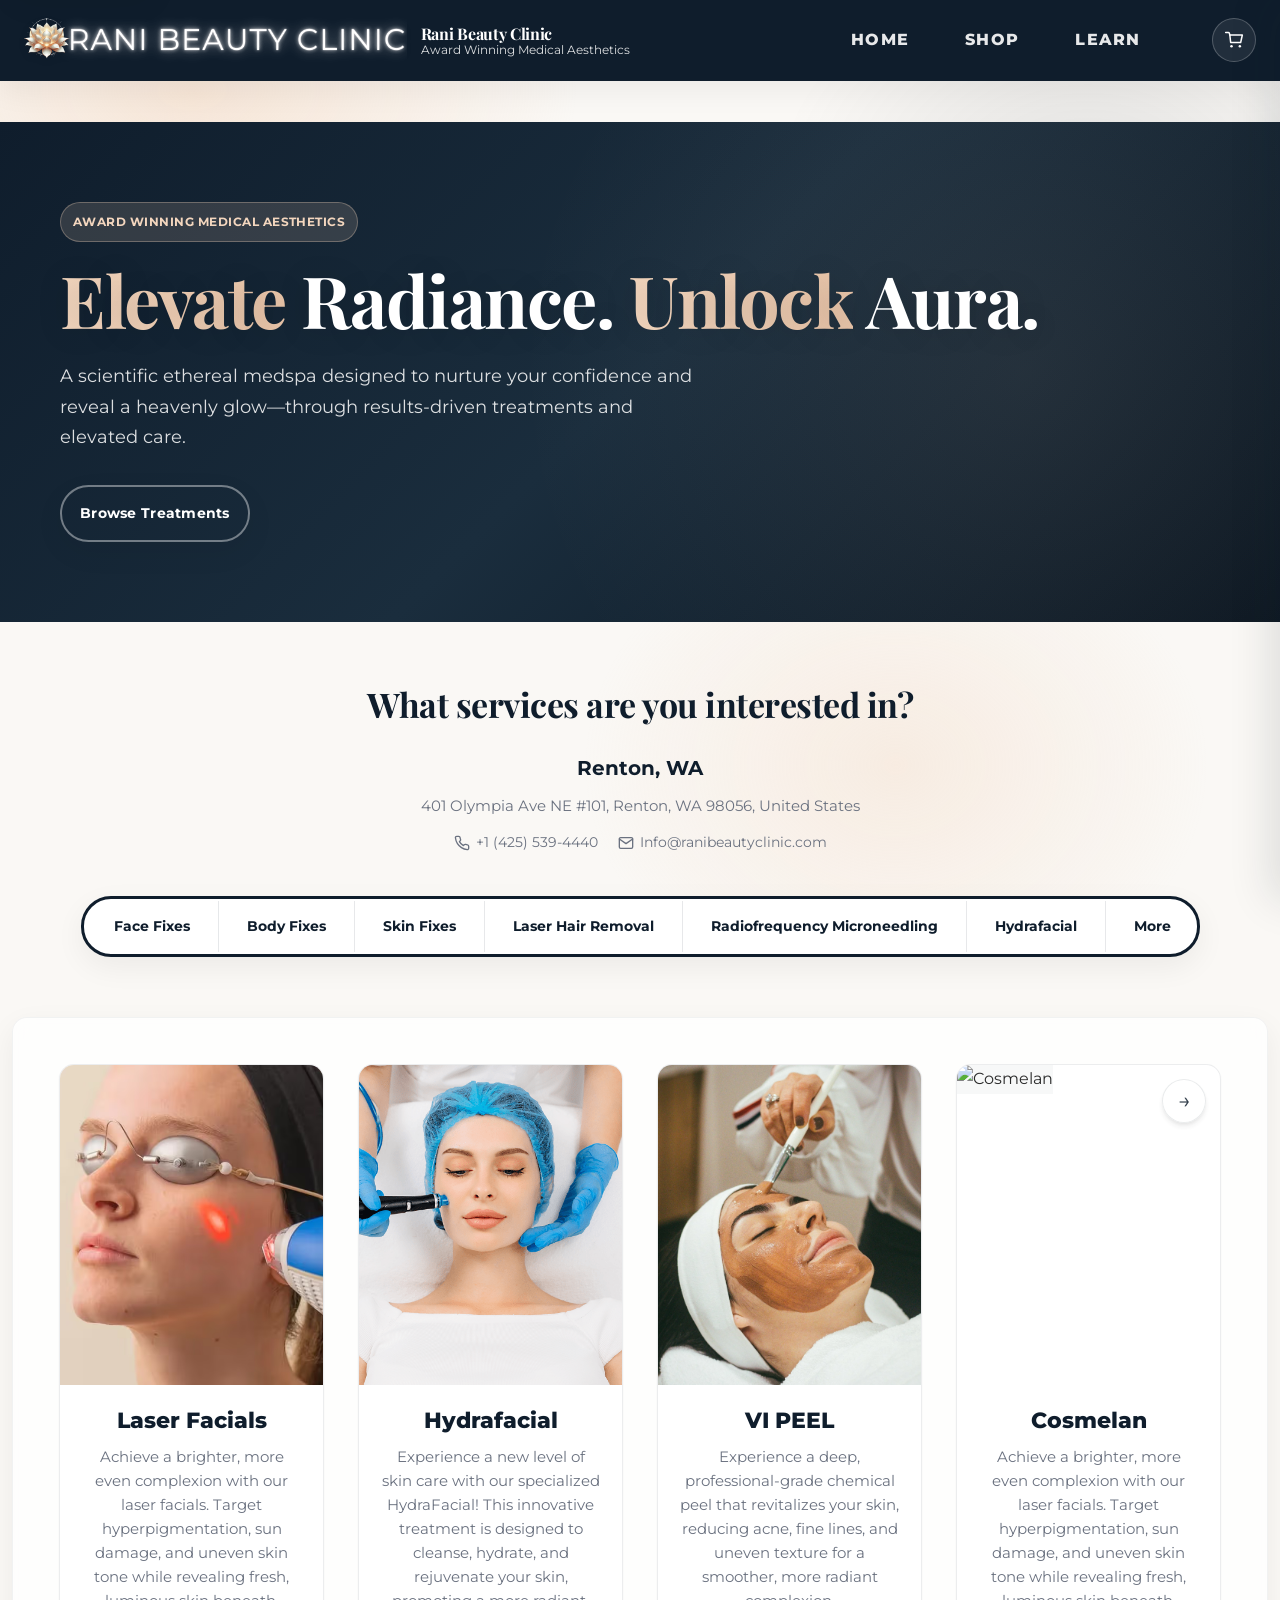
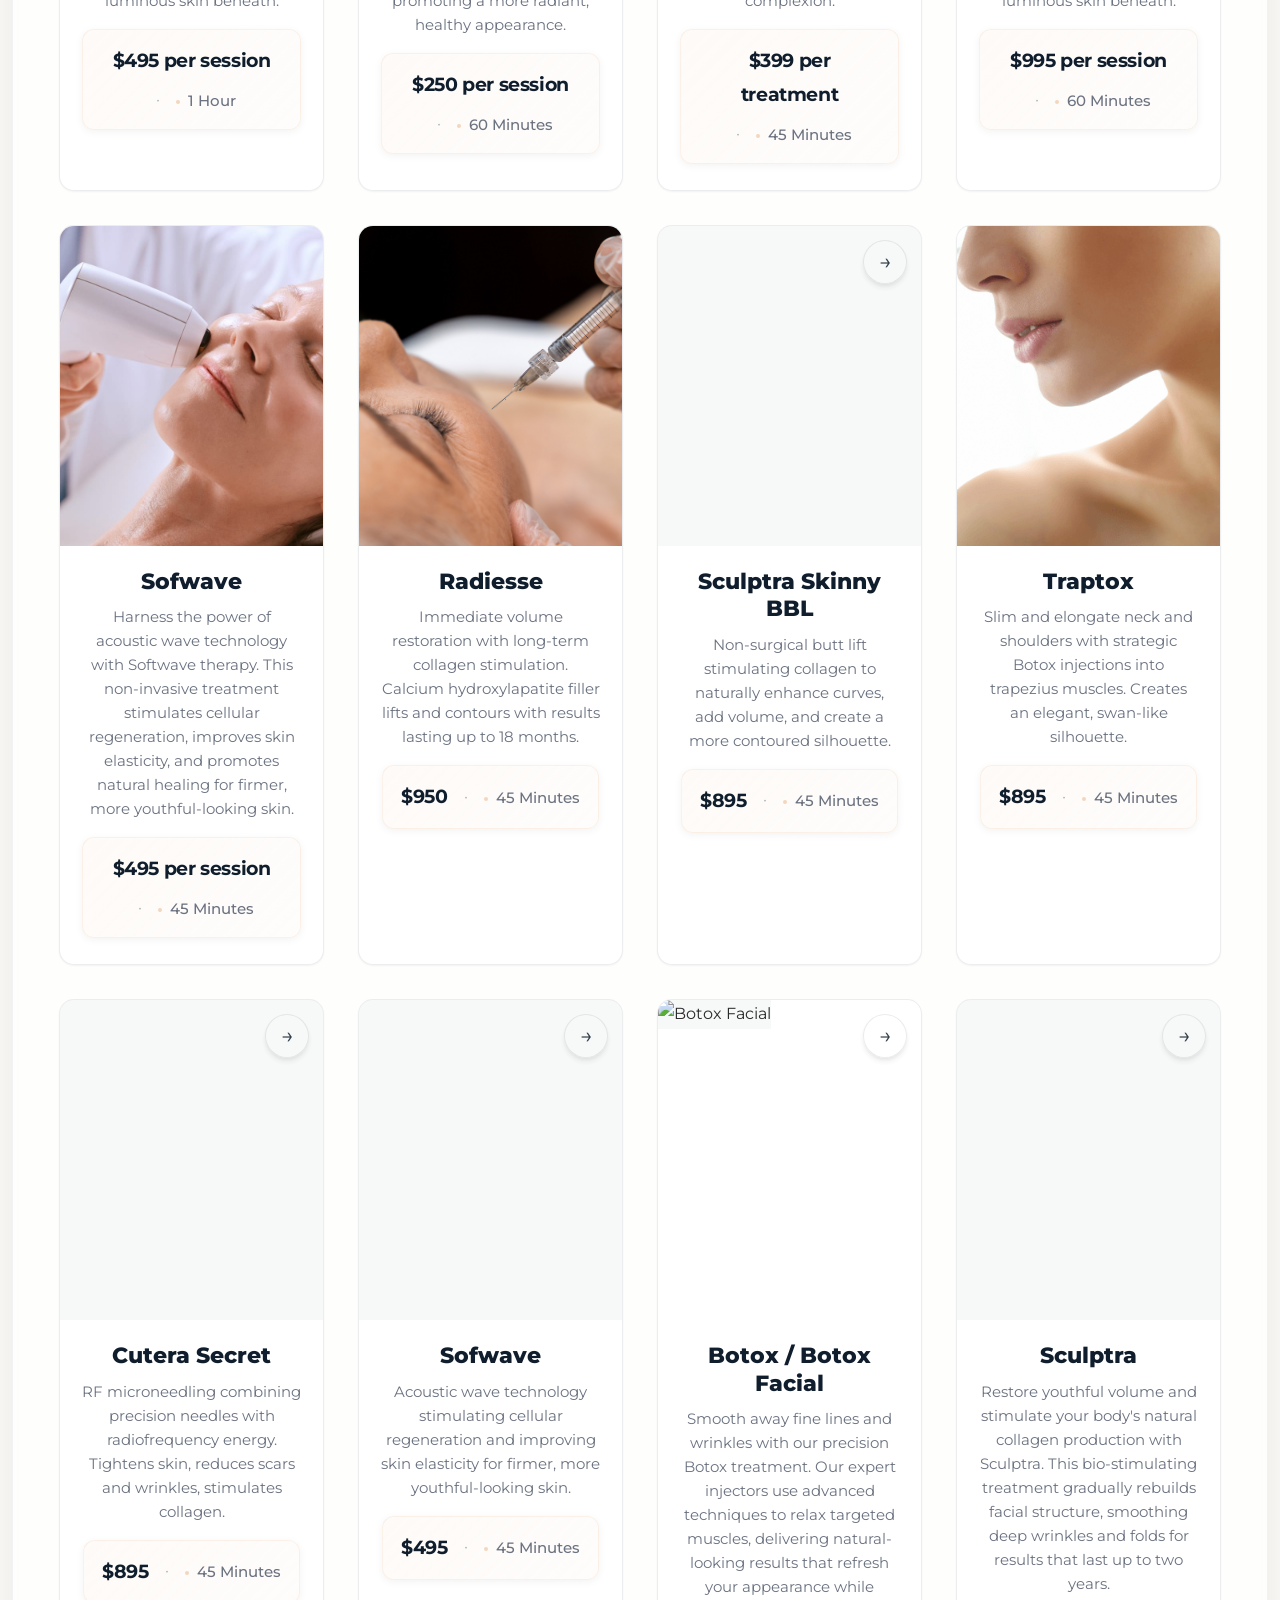
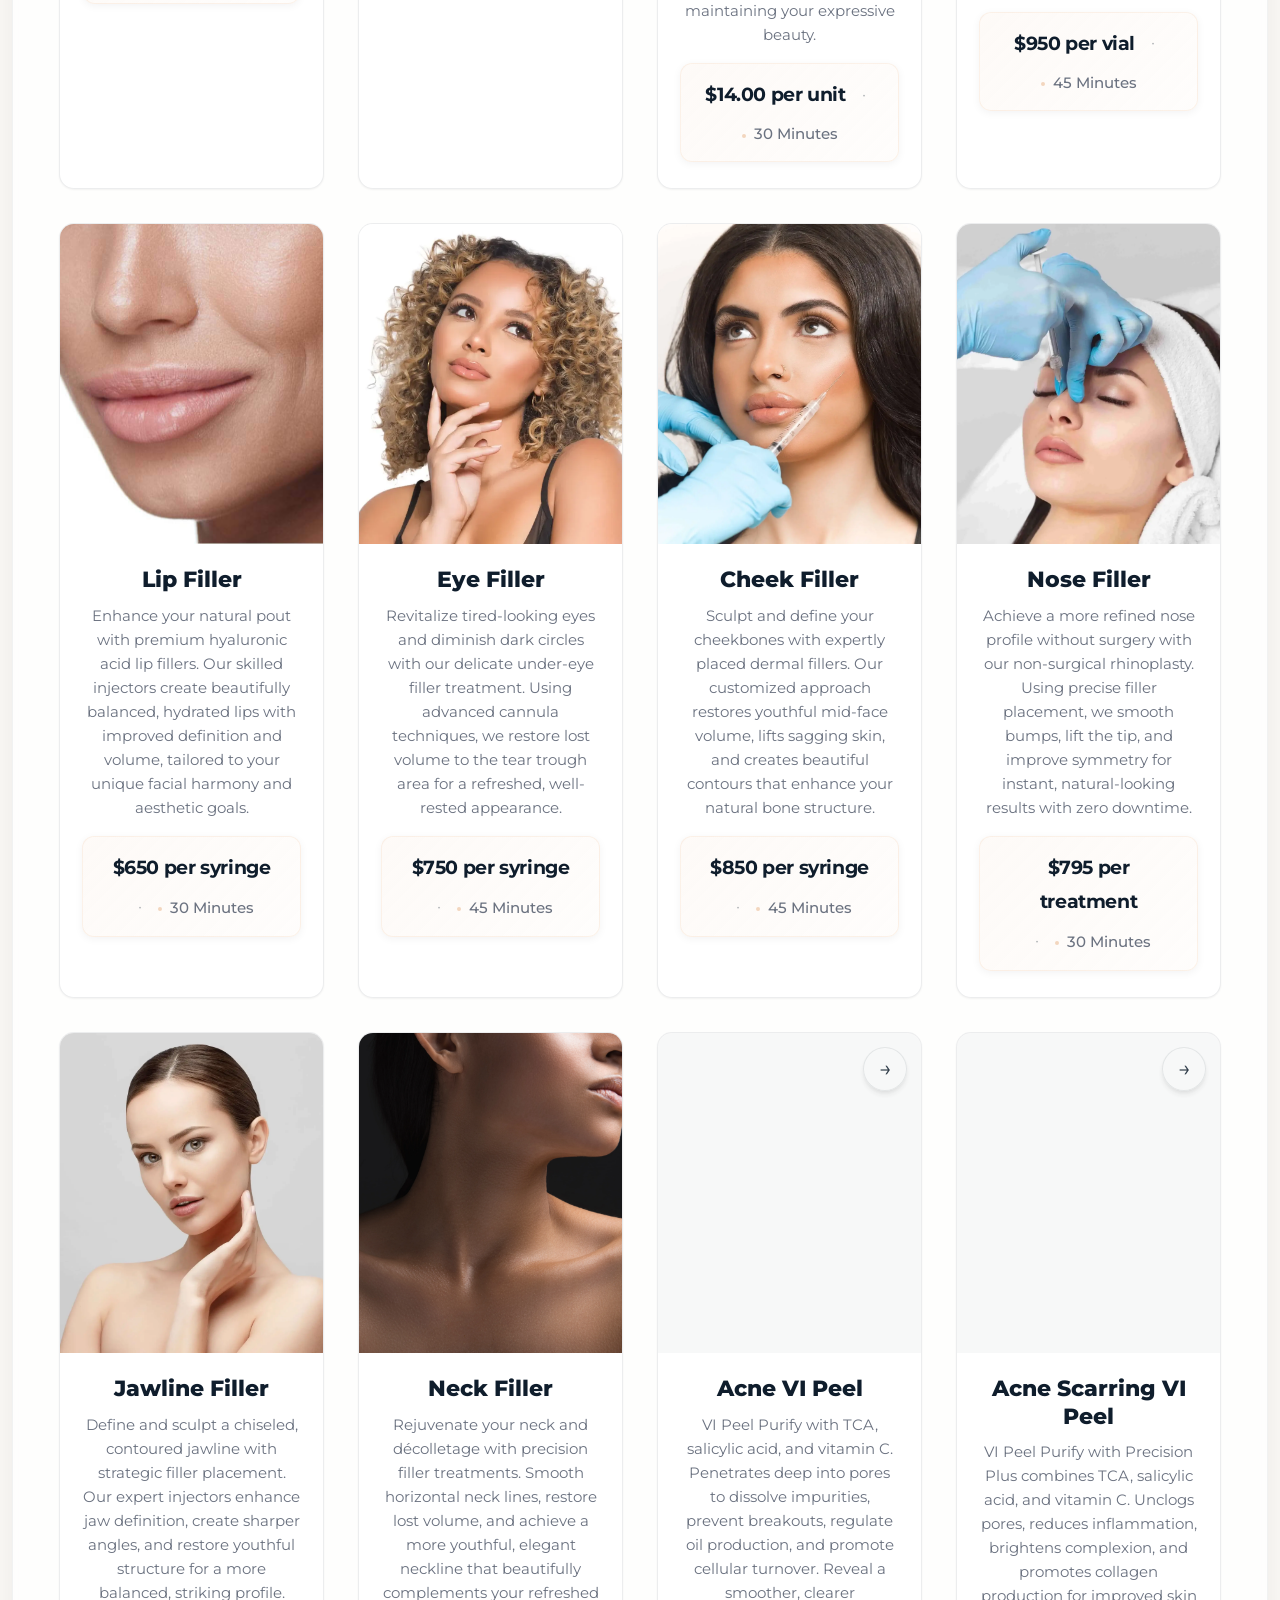
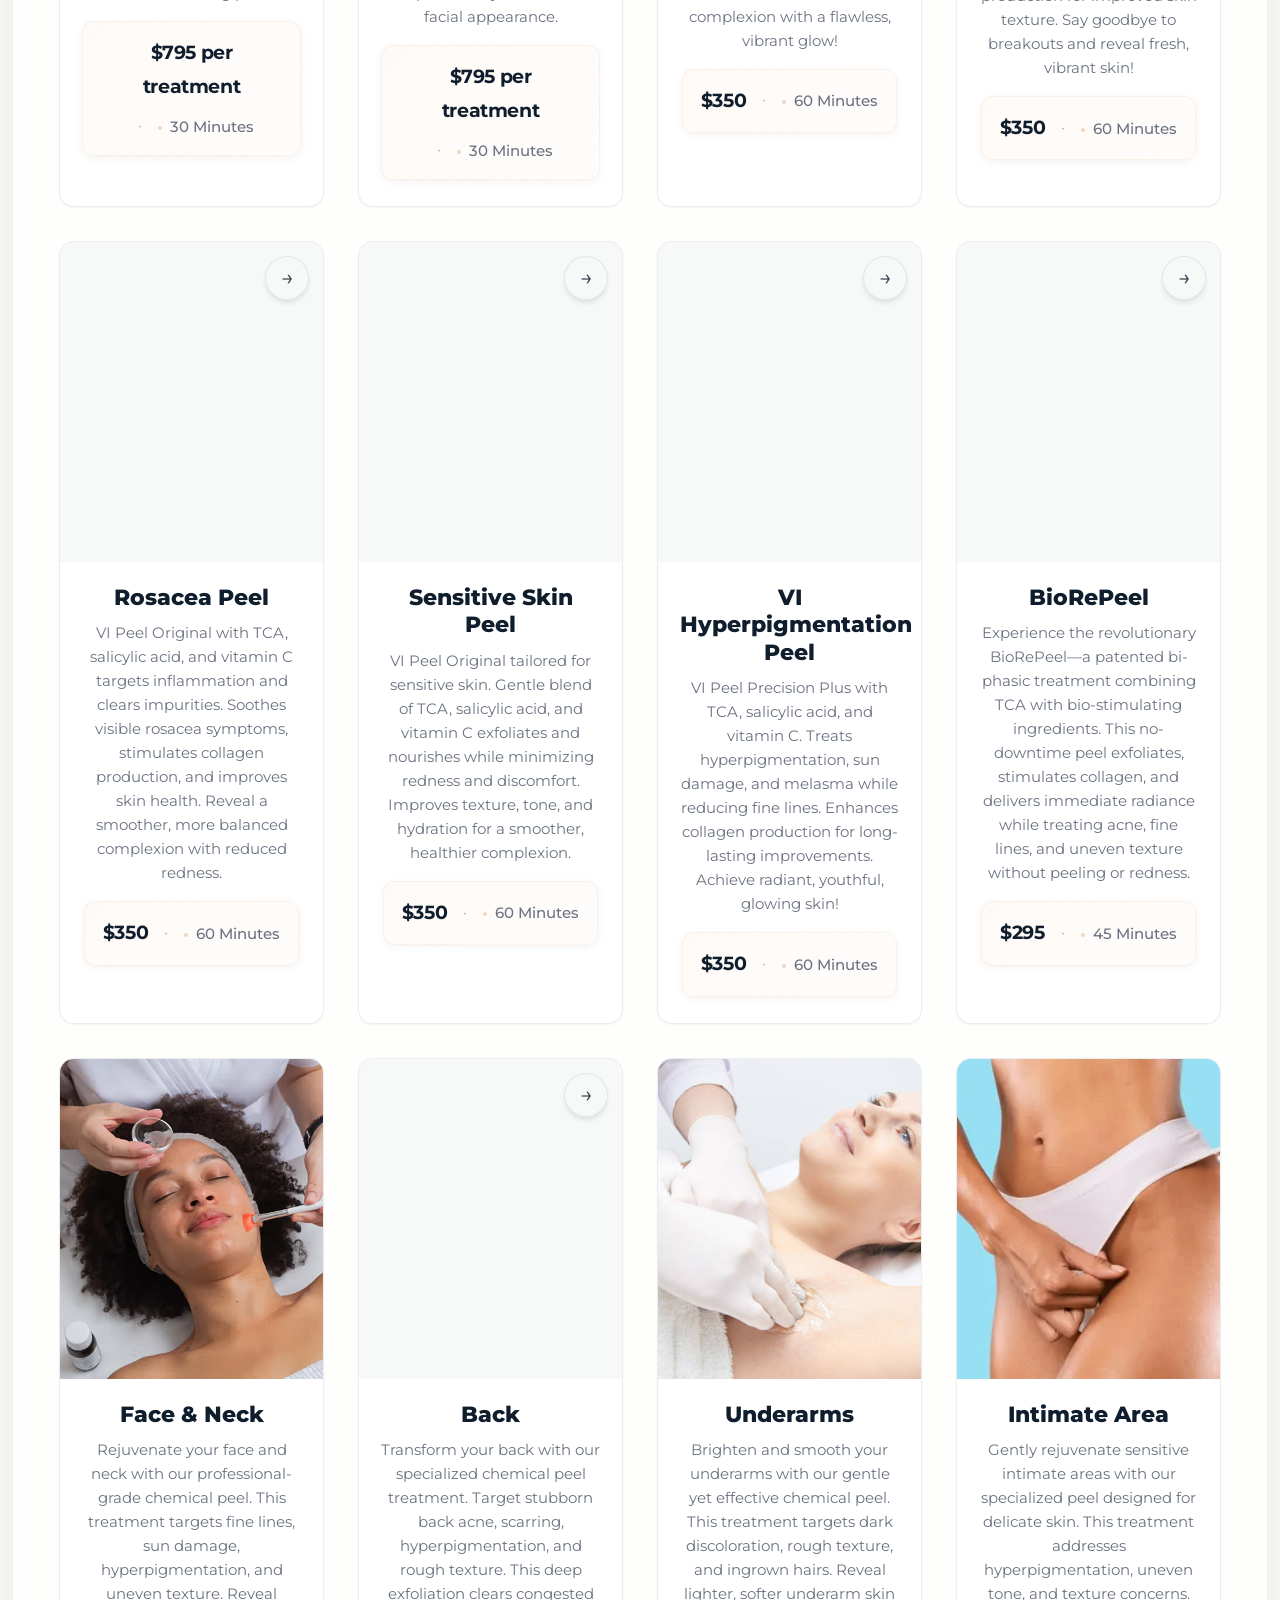
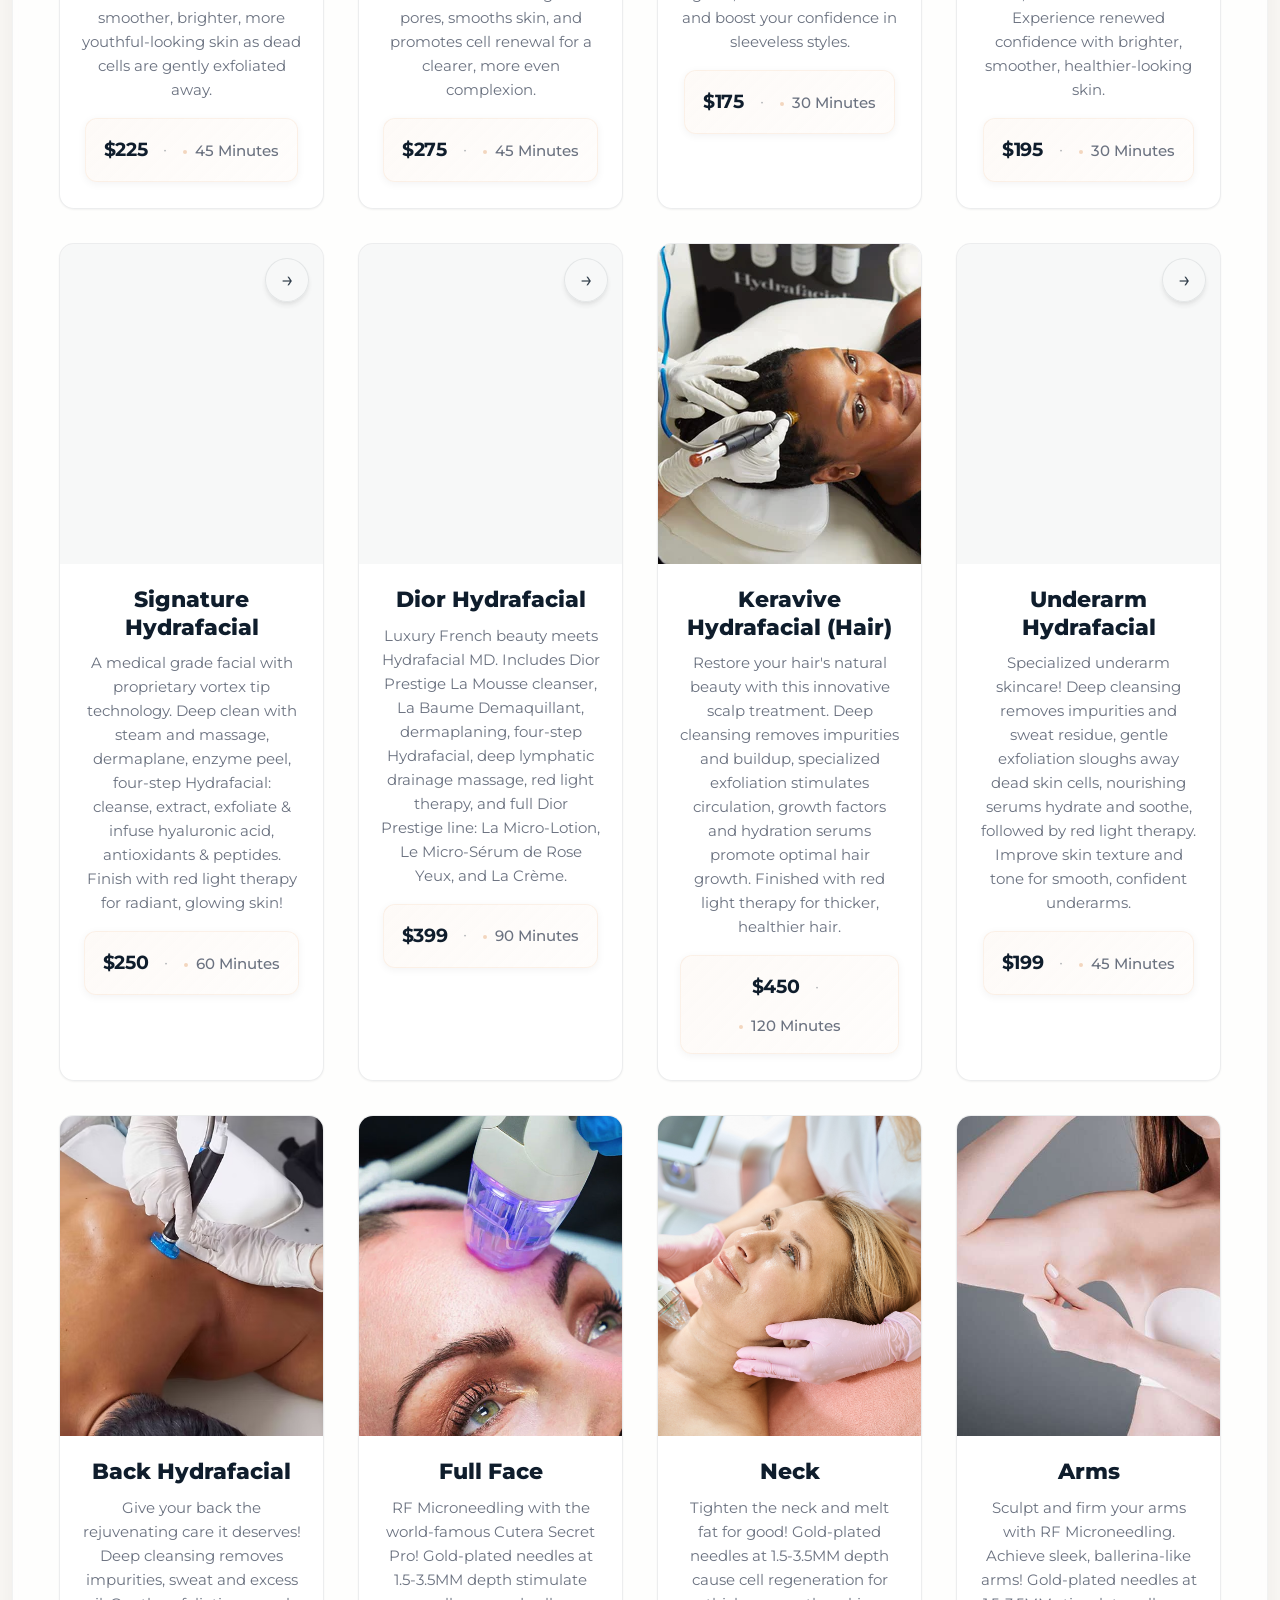
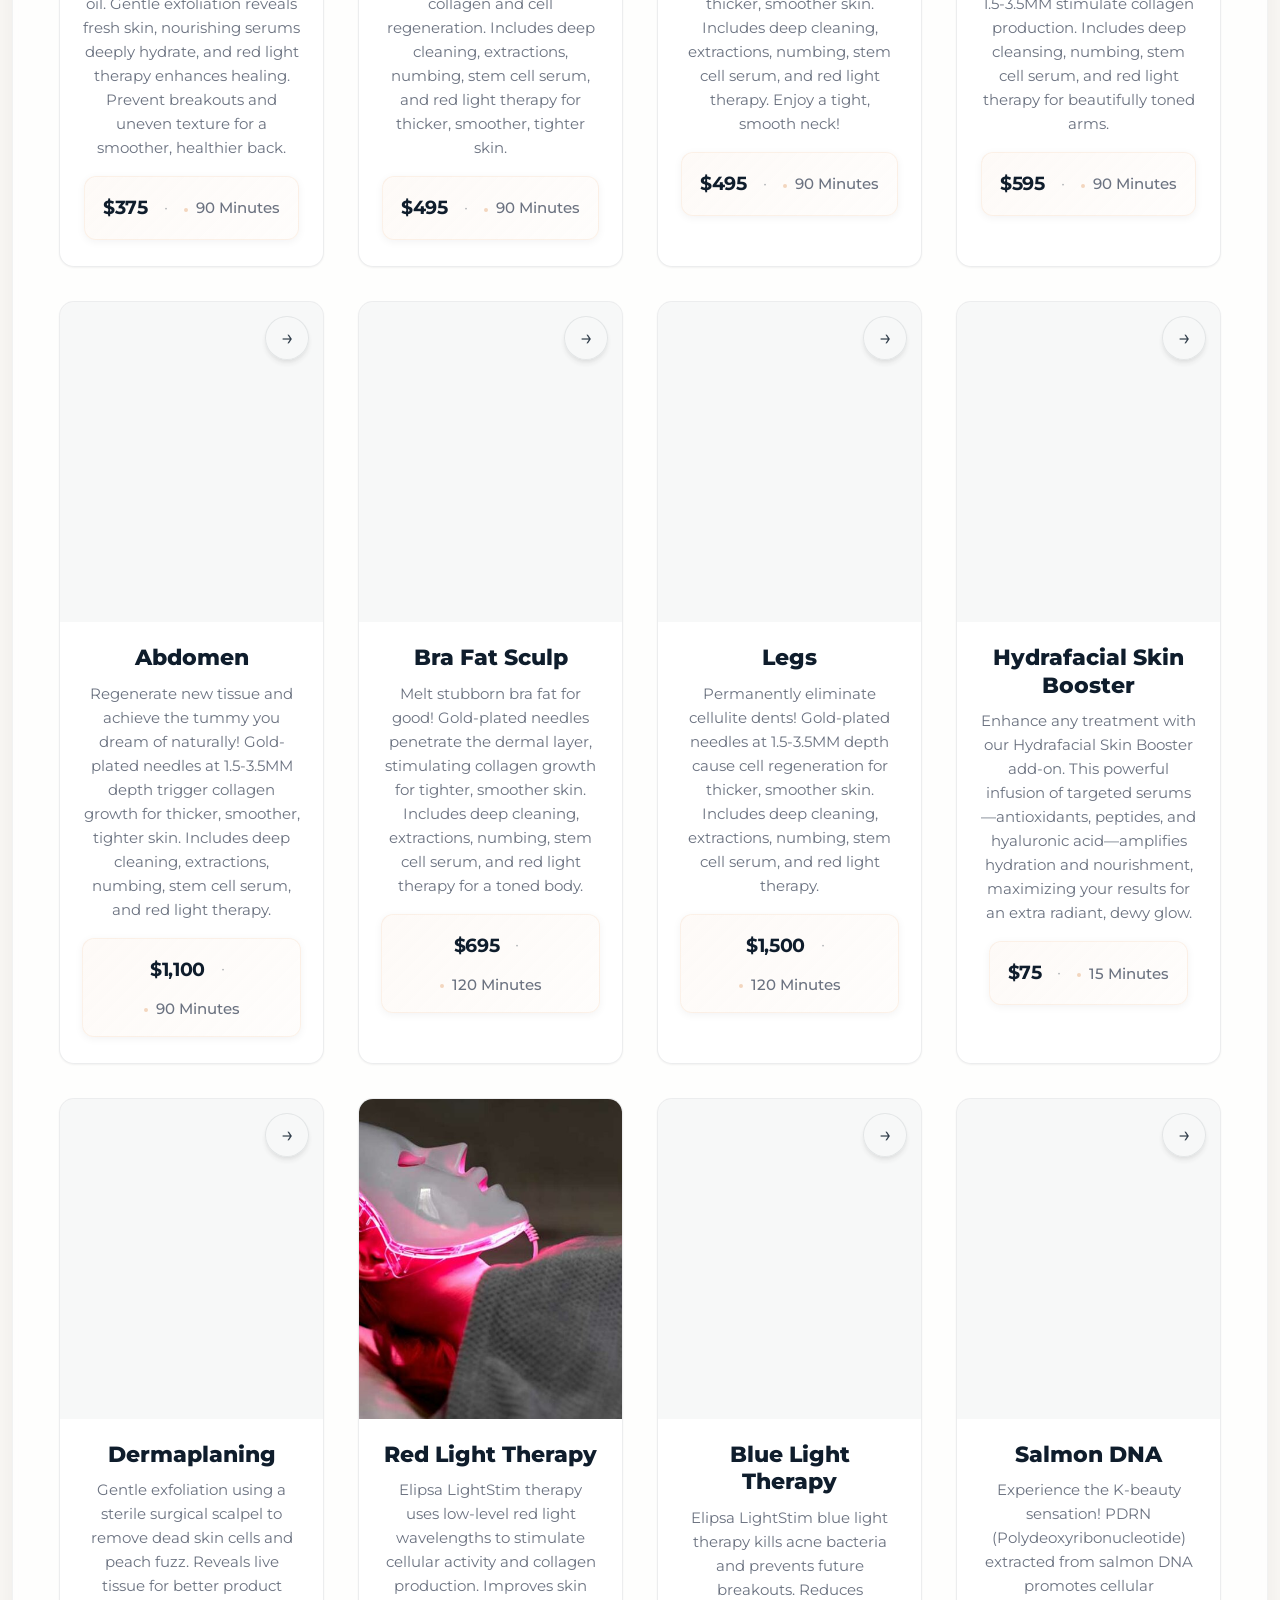
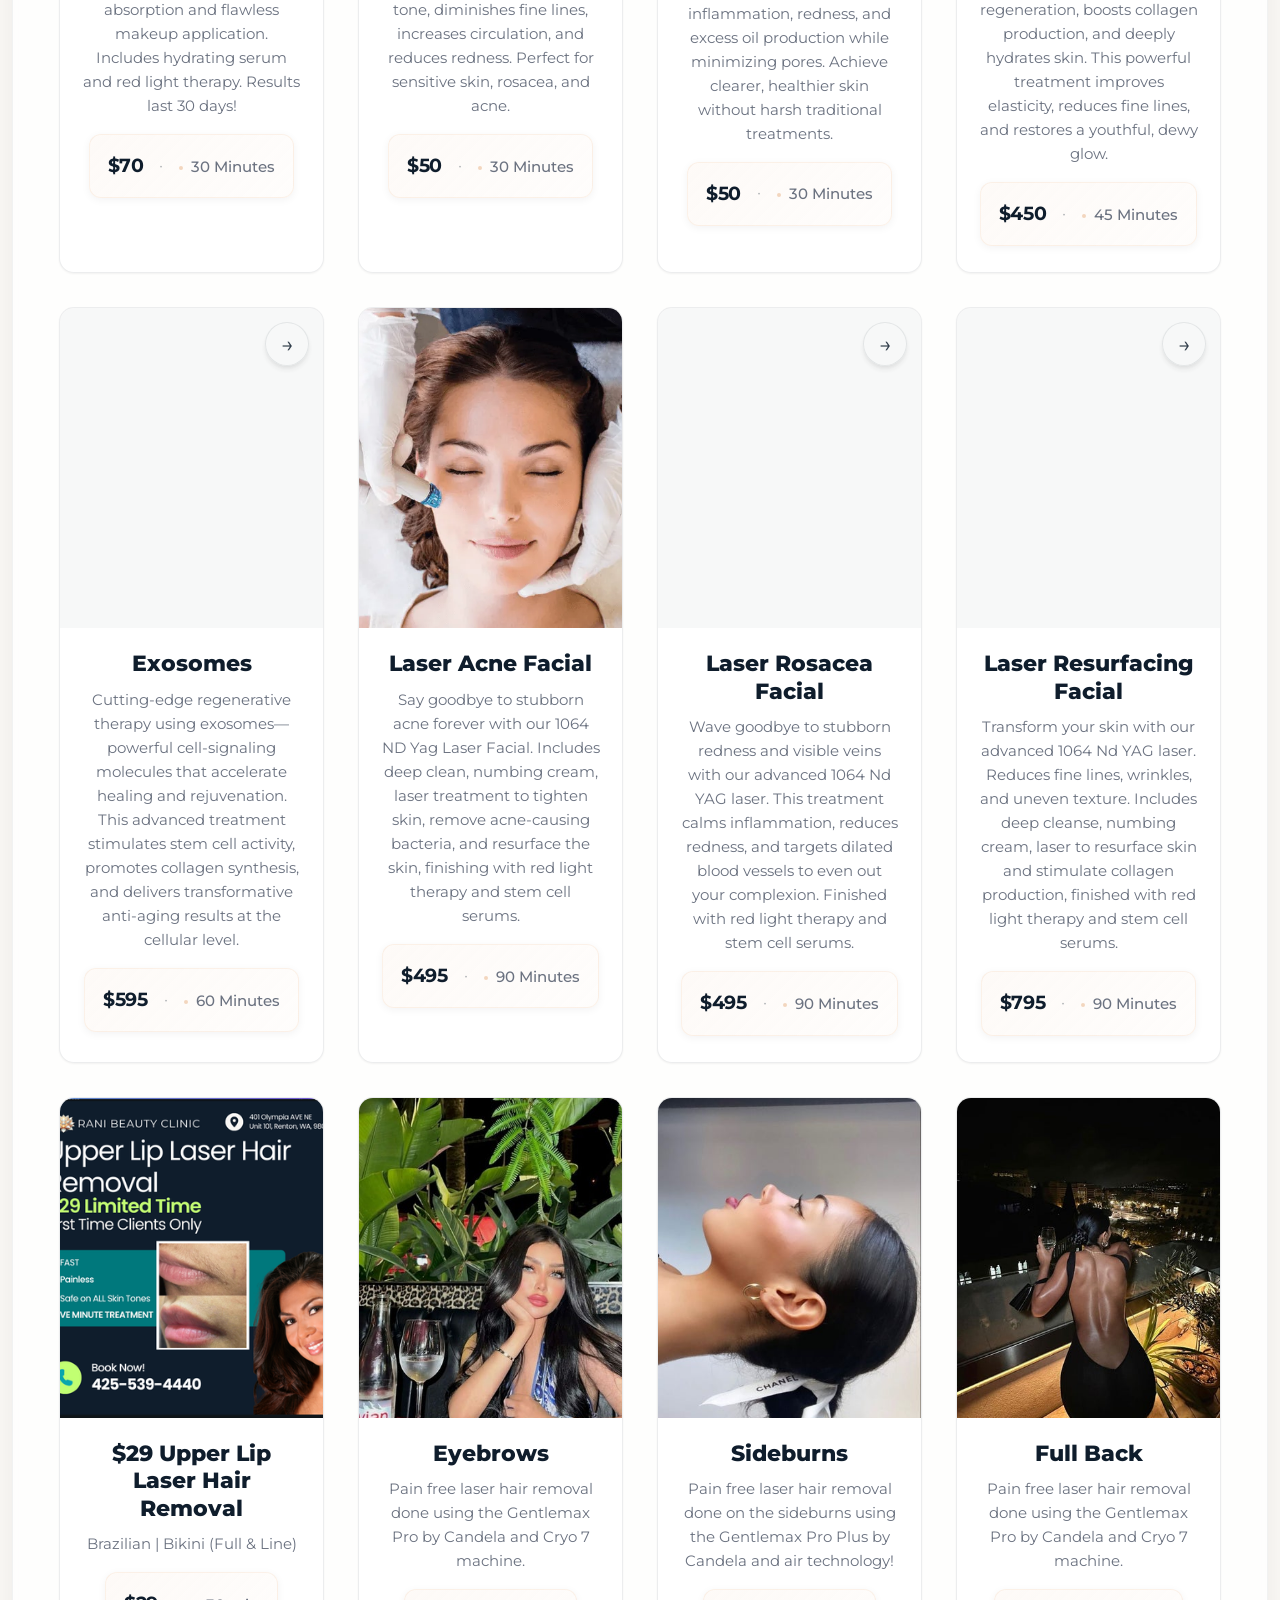
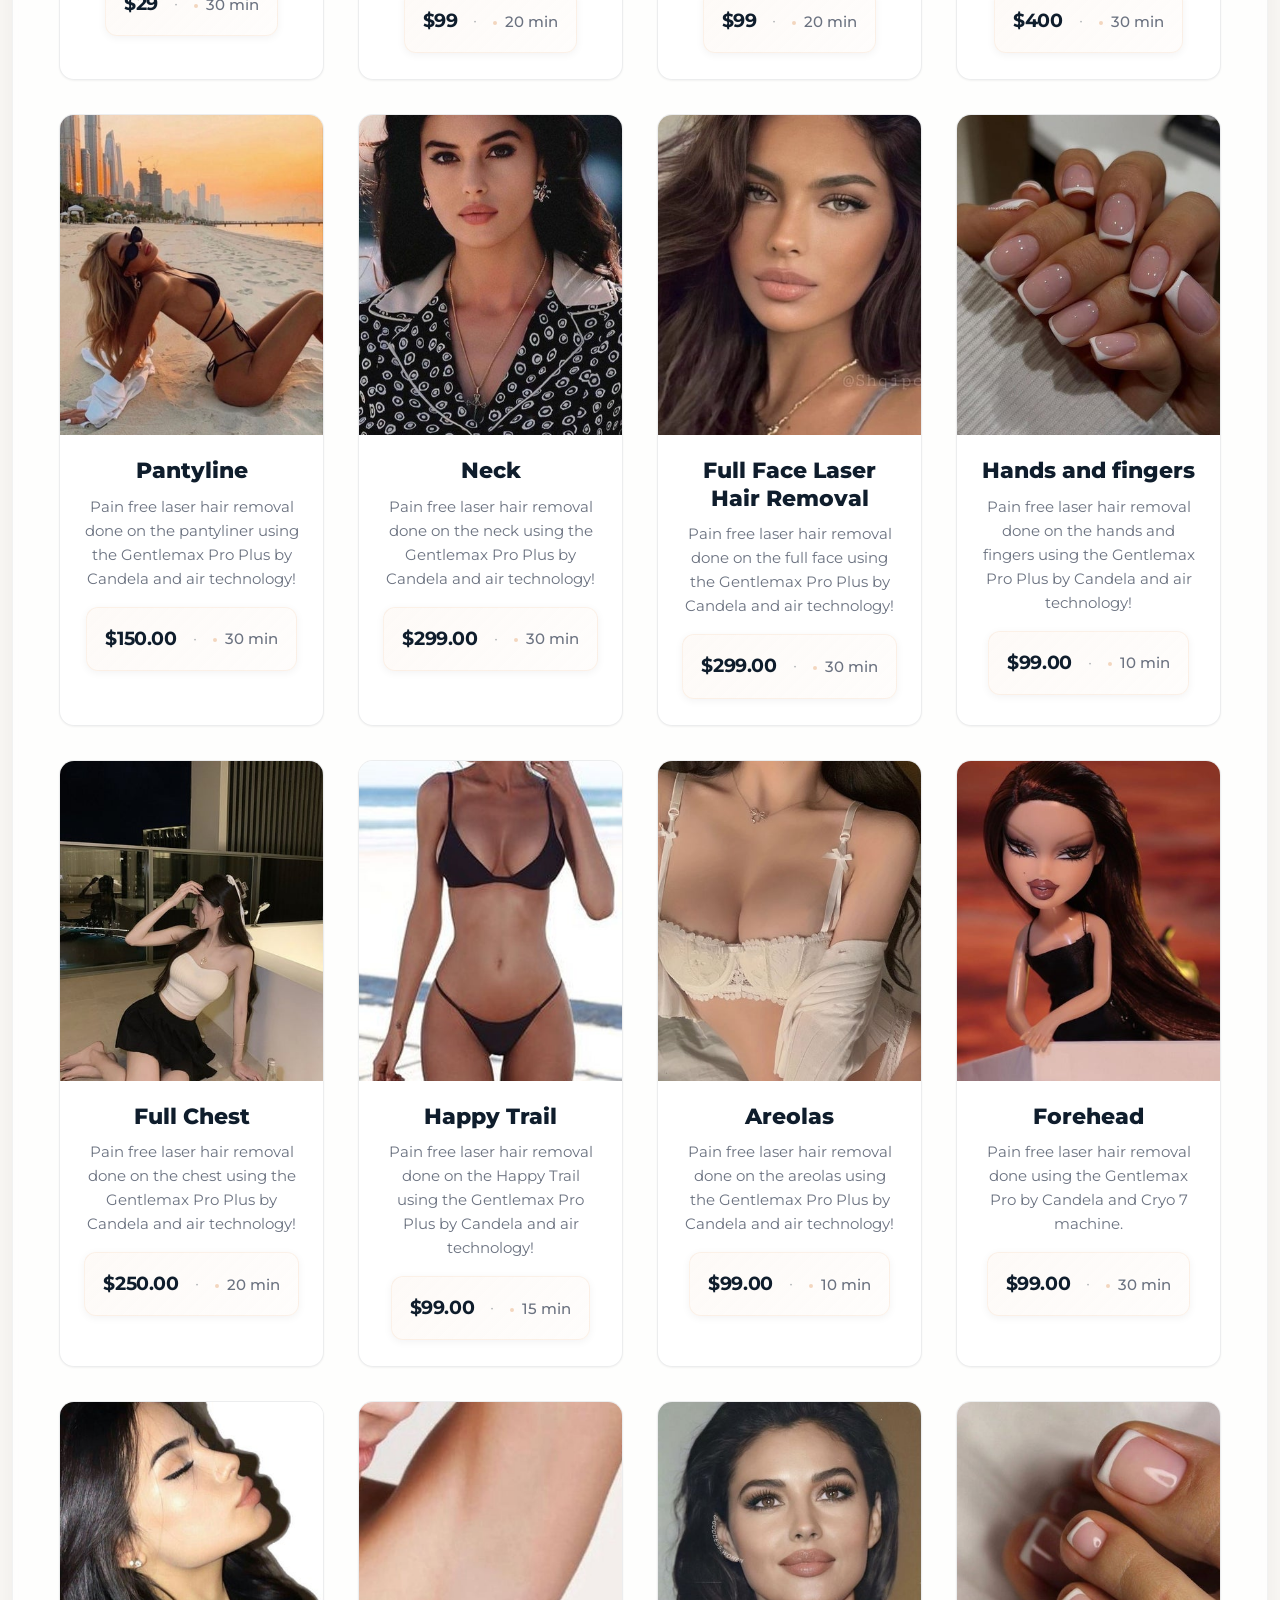
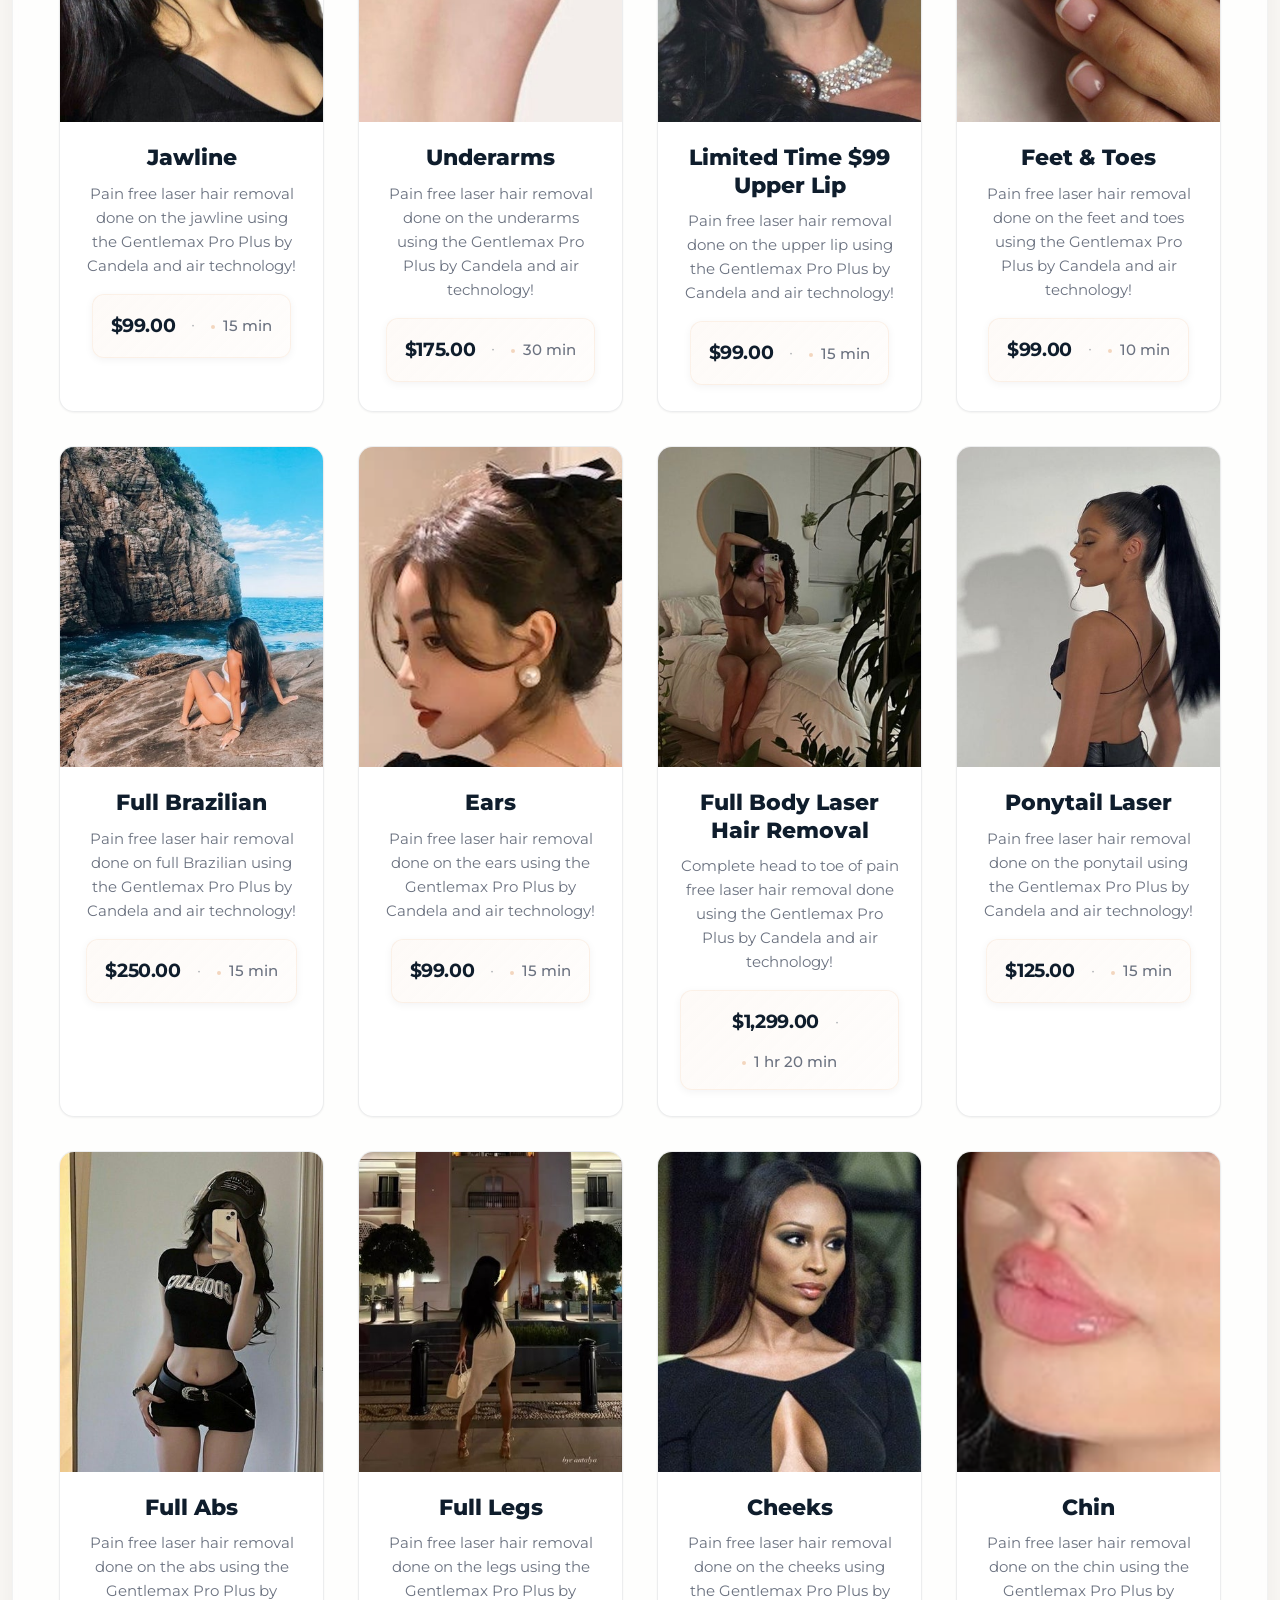
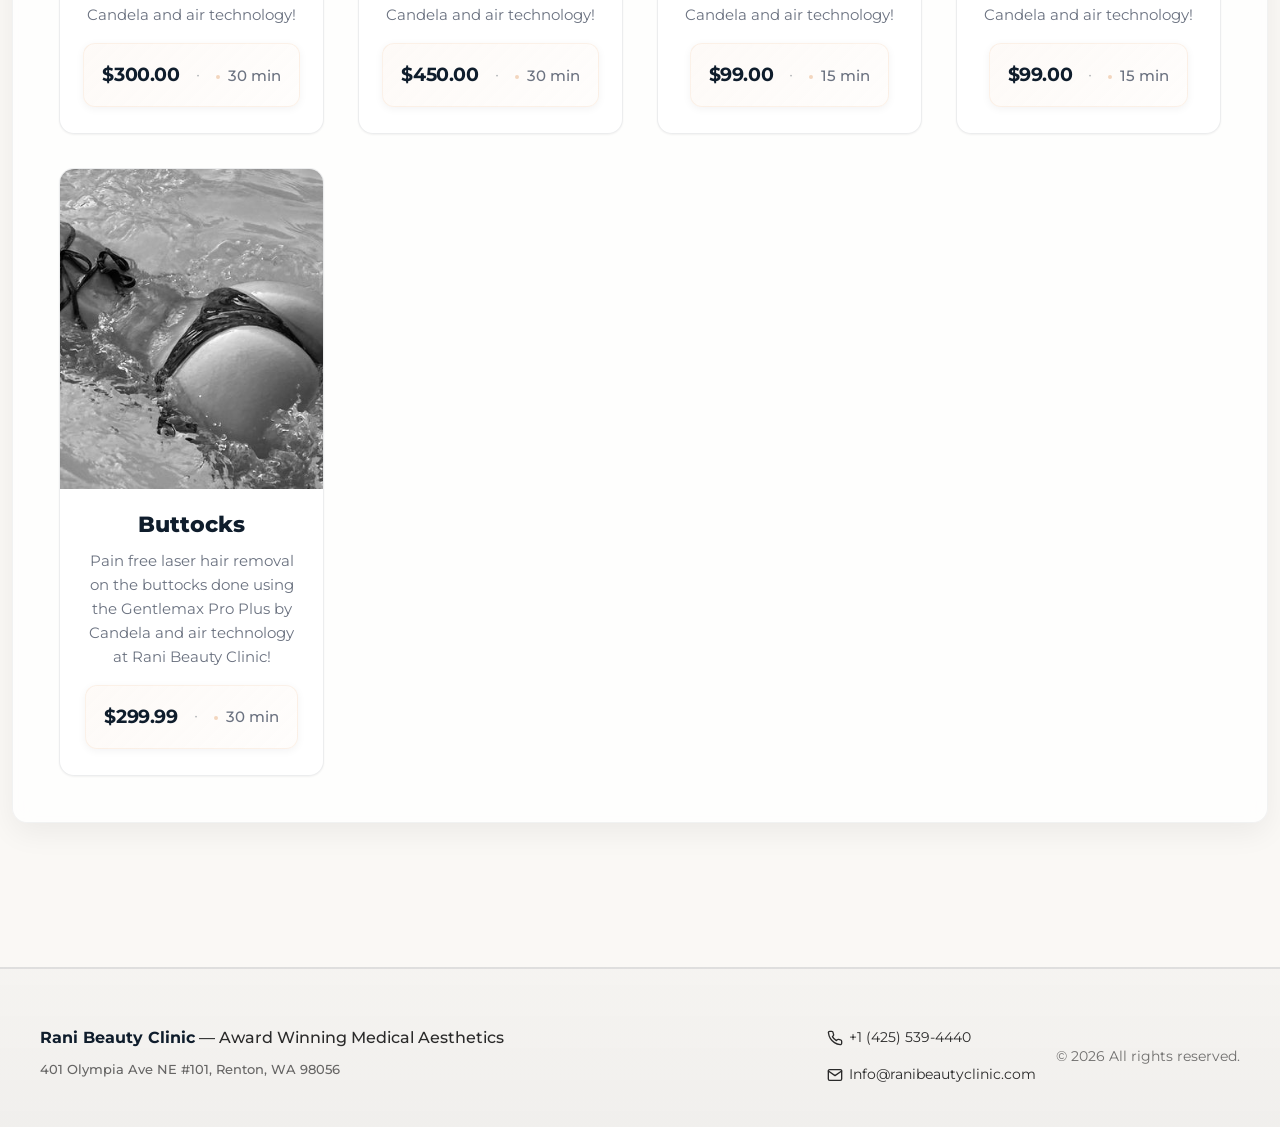
==== index.html @ b5669473 "Update index.html" ====
﻿<!DOCTYPE html>
<html lang="en">

<head>
    <meta charset="UTF-8">
    <meta name="viewport" content="width=device-width, initial-scale=1.0">
    <title>Rani Beauty Clinic - Award Winning Medical Aesthetics</title>
    <meta name="description"
        content="Award Winning Medical Aesthetics. Elevate Radiance. Unlock Aura. Explore laser hair removal, Hydrafacial, microneedling and more at Rani Beauty Clinic.">
    <meta name="theme-color" content="#0F1D2C">
    <link rel="preconnect" href="https://fonts.googleapis.com">
    <link rel="preconnect" href="https://fonts.gstatic.com" crossorigin="">
    <link
        href="https://fonts.googleapis.com/css2?family=Montserrat:wght@400;600;700&amp;family=Playfair+Display:wght@400;700&amp;display=swap"
        rel="stylesheet">
    <style>
        /* --- CSS VARIABLES & RESET --- */
        :root {
            /* Brand Colors */
            --primary-navy: #0F1D2C;
            --accent-gold: #F3D6BE;
            --light-bg: #FAF8F5;
            --pure-white: #FFFFFF;
            --text-dark: #2A2A2A;
            --text-gray: #6b7280;

            /* Typography */
            --font-primary: 'Montserrat', -apple-system, BlinkMacSystemFont, 'Segoe UI', Arial, sans-serif;
            --font-secondary: 'Playfair Display', Georgia, serif;

            /* Shadows & Effects */
            --shadow-sm: 0 1px 2px 0 rgba(0, 0, 0, 0.05);
            --shadow-md: 0 4px 6px -1px rgba(0, 0, 0, 0.1), 0 2px 4px -1px rgba(0, 0, 0, 0.06);
            --shadow-lg: 0 10px 30px rgba(0, 0, 0, 0.06);
            --shadow-xl: 0 20px 25px -5px rgba(0, 0, 0, 0.1), 0 10px 10px -5px rgba(0, 0, 0, 0.04);

            /* Border Radius */
            --radius-sm: 15px;
            --radius-pill: 30px;

            /* Layout */
            --max-w: 1200px;
            --section-pad: 64px;
        }

        * {
            margin: 0;
            padding: 0;
            box-sizing: border-box;
        }

        html {
            scroll-behavior: smooth;
            overflow-x: hidden;
            width: 100%;
        }

        body {
            font-family: var(--font-primary);
            font-weight: 400;
            background: var(--light-bg);
            color: var(--text-dark);
            line-height: 1.8;
            -webkit-font-smoothing: antialiased;
            -moz-osx-font-smoothing: grayscale;
            overflow-x: hidden;
            width: 100%;
            max-width: 100vw;
            padding-top: 80px;
        }

        body::before {
            content: "";
            position: fixed;
            inset: 0;
            pointer-events: none;
            z-index: -1;
            background:
                radial-gradient(700px 420px at 15% 10%, rgba(243, 214, 190, 0.55) 0%, rgba(243, 214, 190, 0.0) 55%),
                radial-gradient(520px 360px at 85% 20%, rgba(15, 29, 44, 0.10) 0%, rgba(15, 29, 44, 0.0) 60%),
                radial-gradient(520px 420px at 70% 85%, rgba(243, 214, 190, 0.35) 0%, rgba(243, 214, 190, 0.0) 60%);
        }

        a {
            color: inherit;
        }

        :focus-visible {
            outline: 3px solid rgba(243, 214, 190, 0.9);
            outline-offset: 3px;
            border-radius: 10px;
        }

        .skip-link {
            position: absolute;
            left: 12px;
            top: 12px;
            padding: 10px 14px;
            background: var(--pure-white);
            color: var(--primary-navy);
            border-radius: 12px;
            box-shadow: var(--shadow-lg);
            transform: translateY(-140%);
            transition: transform 0.2s ease;
            z-index: 9999;
            text-decoration: none;
            font-weight: 700;
            font-size: 14px;
        }

        .skip-link:focus {
            transform: translateY(0);
        }

        .badge {
            display: inline-flex;
            align-items: center;
            gap: 8px;
            padding: 8px 12px;
            border-radius: 999px;
            background: rgba(243, 214, 190, 0.75);
            color: var(--primary-navy);
            font-weight: 700;
            font-size: 12px;
            letter-spacing: 0.04em;
            text-transform: uppercase;
            border: 1px solid rgba(15, 29, 44, 0.08);
        }

        .btn {
            display: inline-flex;
            align-items: center;
            justify-content: center;
            gap: 10px;
            padding: 14px 18px;
            border-radius: var(--radius-pill);
            font-family: var(--font-primary);
            font-weight: 700;
            font-size: 14px;
            letter-spacing: 0.02em;
            text-decoration: none;
            border: 1px solid transparent;
            cursor: pointer;
            transition: transform 0.22s ease, box-shadow 0.22s ease, background 0.22s ease, border-color 0.22s ease;
            user-select: none;
            white-space: nowrap;
        }

        .btn--primary {
            background: var(--primary-navy);
            color: var(--pure-white);
            box-shadow: var(--shadow-lg);
        }

        .btn--primary:hover {
            transform: translateY(-3px);
            box-shadow: 0 16px 40px rgba(0, 0, 0, 0.12);
        }

        .btn--secondary {
            background: var(--accent-gold);
            color: var(--primary-navy);
            border-color: rgba(15, 29, 44, 0.12);
            box-shadow: var(--shadow-lg);
        }

        .btn--secondary:hover {
            transform: translateY(-3px);
            box-shadow: 0 16px 40px rgba(0, 0, 0, 0.10);
        }

        .btn[aria-disabled="true"] {
            opacity: 0.55;
            pointer-events: none;
            transform: none !important;
        }

        /* Quantity Controls */
        .qty-btn:hover {
            background: rgba(15, 29, 44, 0.05) !important;
            border-color: rgba(15, 29, 44, 0.3) !important;
            transform: scale(1.05);
        }

        .qty-btn:active {
            transform: scale(0.95);
        }

        /* --- HEADER --- */
        header {
            background: var(--primary-navy);
            padding: 16px 0;
            color: var(--pure-white);
            position: fixed;
            top: 0;
            left: 0;
            right: 0;
            z-index: 2000;
            box-shadow: var(--shadow-lg);
            width: 100%;
            overflow: visible;
        }

        .header-inner {
            width: 100%;
            max-width: 100%;
            margin: 0;
            padding: 0 24px;
            display: flex;
            align-items: center;
            justify-content: space-between;
            gap: 18px;
            flex-wrap: nowrap;
            box-sizing: border-box;
            position: relative;
            z-index: 2001;
        }

        .header-left {
            display: inline-flex;
            align-items: center;
            gap: 14px;
            min-width: 0;
            flex-shrink: 0;
        }

        .brand-name {
            display: flex;
            flex-direction: column;
            line-height: 1.2;
        }

        .brand-name strong {
            font-family: var(--font-secondary);
            font-weight: 700;
            letter-spacing: -0.02em;
            font-size: 16px;
        }

        .brand-name span {
            font-size: 12px;
            opacity: 0.85;
        }

        .header-actions {
            display: inline-flex;
            gap: 10px;
            align-items: center;
            flex-shrink: 0;
        }

        .main-nav {
            display: flex;
            align-items: center;
            gap: 40px;
            flex: 1 1 auto;
            min-width: 0;
            justify-content: center;
            margin: 0 auto 0 150px;
            position: relative;
            z-index: 2100;
        }

        .nav-link {
            font-family: var(--font-primary);
            font-weight: 800;
            font-size: 16px;
            letter-spacing: 0.08em;
            text-transform: uppercase;
            text-decoration: none;
            color: rgba(255, 255, 255, 0.90);
            padding: 10px 8px;
            border-radius: 999px;
            transition: background 0.18s ease, transform 0.18s ease, color 0.18s ease;
            white-space: nowrap;
        }

        .nav-link:hover {
            background: rgba(243, 214, 190, 0.16);
            color: var(--pure-white);
            transform: translateY(-1px);
        }

        /* Header Nav Dropdown */
        .nav-dropdown {
            position: relative;
            z-index: 2100;
        }

        .nav-dropdown__menu {
            display: none;
            position: fixed;
            top: 54px;
            left: 50%;
            transform: translateX(-50%);
            padding-top: 0;
            z-index: 99999;
        }

        .nav-dropdown__menu::before {
            content: '';
            position: absolute;
            top: -20px;
            left: 0;
            right: 0;
            height: 40px;
            background: transparent;
        }

        .nav-dropdown__inner {
            background: var(--pure-white);
            border-radius: 16px;
            box-shadow: 0 20px 60px rgba(0, 0, 0, 0.18);
            padding: 20px;
            min-width: 280px;
            animation: navDropdownIn 0.2s ease;
            position: relative;
            z-index: 99999;
            pointer-events: auto;
        }

        .nav-dropdown__menu--2col {
            width: 100%;
            max-width: 600px;
        }

        .nav-dropdown__menu--2col .nav-dropdown__inner {
            display: grid;
            grid-template-columns: 1fr 1fr;
            gap: 8px 20px;
            min-width: 420px;
            max-width: 100%;
            width: 100%;
            margin: 0 auto;
        }

        @keyframes navDropdownIn {
            from {
                opacity: 0;
                transform: translateY(-8px);
            }

            to {
                opacity: 1;
                transform: translateY(0);
            }
        }

        .nav-dropdown:hover .nav-dropdown__menu {
            display: block;
        }

        .nav-dropdown__item {
            display: block;
            padding: 12px 16px;
            font-family: var(--font-primary);
            font-weight: 600;
            font-size: 14px;
            color: var(--text-dark);
            text-decoration: none;
            border-radius: 10px;
            transition: background 0.15s ease, color 0.15s ease;
            white-space: nowrap;
        }

        .nav-dropdown__item:hover {
            background: rgba(243, 214, 190, 0.35);
            color: var(--primary-navy);
        }

        /* Mega Menu Styles - Centered on Page */
        .nav-dropdown__menu--mega {
            position: fixed;
            left: 50%;
            transform: translateX(-50%);
            width: 100%;
            max-width: 1200px;
            padding-top: 0;
            top: 54px;
            z-index: 99999;
        }

        .nav-dropdown__menu--mega::before {
            content: '';
            position: absolute;
            top: -20px;
            left: 0;
            right: 0;
            height: 40px;
            background: transparent;
        }

        .nav-dropdown:hover .nav-dropdown__menu--mega {
            display: block;
        }

        .nav-dropdown__menu--mega .nav-dropdown__inner {
            display: grid;
            grid-template-columns: repeat(5, 1fr);
            gap: 32px;
            width: 100%;
            margin: 0 auto;
            padding: 28px 40px;
            background: var(--pure-white);
            border-radius: 16px;
            box-shadow: 0 20px 60px rgba(0, 0, 0, 0.18);
            max-width: calc(100vw - 32px);
        }

        .nav-dropdown__column {
            min-width: 0;
        }

        .nav-dropdown__heading {
            font-family: var(--font-primary);
            font-size: 12px;
            font-weight: 700;
            text-transform: uppercase;
            letter-spacing: 0.08em;
            color: var(--primary-navy);
            padding: 10px 0;
            margin-bottom: 8px;
            border-bottom: 2px solid var(--accent-gold);
            white-space: nowrap;
        }

        .nav-dropdown__column .nav-dropdown__item {
            font-size: 14px;
            padding: 10px 0;
            white-space: normal;
            line-height: 1.4;
        }

        .nav-toggle {
            width: 44px;
            height: 44px;
            border-radius: 999px;
            border: 1px solid rgba(255, 255, 255, 0.22);
            background: rgba(255, 255, 255, 0.08);
            color: var(--pure-white);
            display: none;
            align-items: center;
            justify-content: center;
            cursor: pointer;
            transition: transform 0.18s ease, box-shadow 0.18s ease, background 0.18s ease, border-color 0.18s ease;
        }

        .nav-toggle:hover {
            transform: translateY(-2px);
            background: rgba(243, 214, 190, 0.16);
            border-color: rgba(243, 214, 190, 0.55);
            box-shadow: 0 14px 32px rgba(0, 0, 0, 0.22);
        }

        .nav-drawer {
            position: fixed;
            inset: 0;
            display: none;
            z-index: 2600;
        }

        .nav-drawer.is-open {
            display: block;
        }

        .nav-drawer__backdrop {
            position: absolute;
            inset: 0;
            background: rgba(15, 29, 44, 0.55);
            backdrop-filter: blur(6px);
        }

        .nav-drawer__panel {
            position: absolute;
            top: 72px;
            right: 16px;
            width: min(360px, calc(100vw - 32px));
            background: rgba(255, 255, 255, 0.95);
            border: 1px solid rgba(15, 29, 44, 0.10);
            border-radius: 16px;
            box-shadow: 0 30px 80px rgba(0, 0, 0, 0.25);
            overflow: hidden;
        }

        .nav-drawer__head {
            padding: 12px 14px;
            display: flex;
            align-items: center;
            justify-content: space-between;
            border-bottom: 1px solid rgba(15, 29, 44, 0.08);
        }

        .nav-drawer__head strong {
            font-family: var(--font-secondary);
            font-weight: 700;
            color: var(--primary-navy);
        }

        .nav-drawer__links {
            display: grid;
            padding: 10px;
            gap: 6px;
            max-height: calc(100vh - 180px);
            overflow-y: auto;
            overflow-x: hidden;
            scroll-behavior: smooth;
        }

        /* Custom scrollbar for mobile menu */
        .nav-drawer__links::-webkit-scrollbar {
            width: 6px;
        }

        .nav-drawer__links::-webkit-scrollbar-track {
            background: rgba(15, 29, 44, 0.05);
            border-radius: 10px;
        }

        .nav-drawer__links::-webkit-scrollbar-thumb {
            background: rgba(15, 29, 44, 0.2);
            border-radius: 10px;
        }

        .nav-drawer__links::-webkit-scrollbar-thumb:hover {
            background: rgba(15, 29, 44, 0.3);
        }

        .nav-drawer__links a {
            display: flex;
            align-items: center;
            justify-content: space-between;
            padding: 12px 12px;
            border-radius: 14px;
            text-decoration: none;
            font-family: var(--font-primary);
            font-weight: 800;
            letter-spacing: 0.06em;
            text-transform: uppercase;
            font-size: 12px;
            color: var(--primary-navy);
            background: rgba(250, 248, 245, 0.9);
            border: 1px solid rgba(15, 29, 44, 0.06);
            transition: transform 0.18s ease, box-shadow 0.18s ease, background 0.18s ease;
        }

        .nav-drawer__links a:hover {
            transform: translateY(-2px);
            box-shadow: var(--shadow-lg);
            background: rgba(243, 214, 190, 0.30);
        }

        /* Mobile Accordion Menu */
        .mobile-nav-section {
            border-bottom: 1px solid rgba(15, 29, 44, 0.08);
        }

        .mobile-nav-toggle {
            width: 100%;
            display: flex;
            align-items: center;
            justify-content: space-between;
            padding: 16px 12px;
            background: transparent;
            border: none;
            font-family: var(--font-primary);
            font-weight: 800;
            letter-spacing: 0.06em;
            font-size: 13px;
            color: var(--primary-navy);
            cursor: pointer;
            transition: background 0.2s ease;
            text-align: left;
        }

        .mobile-nav-toggle:hover {
            background: rgba(243, 214, 190, 0.1);
        }

        .mobile-nav-toggle.active {
            background: rgba(243, 214, 190, 0.15);
        }

        .toggle-icon {
            font-size: 20px;
            font-weight: 300;
            transition: transform 0.3s ease;
        }

        .mobile-nav-toggle.active .toggle-icon {
            transform: rotate(180deg);
        }

        .mobile-nav-content {
            overflow: hidden;
            max-height: 0;
            transition: max-height 0.3s ease;
        }

        .mobile-nav-content.expanded {
            max-height: 500px;
        }

        .mobile-nav-content a {
            display: block;
            padding: 12px 12px 12px 24px;
            font-family: var(--font-primary);
            font-weight: 600;
            font-size: 14px;
            color: var(--text-dark);
            text-decoration: none;
            border-left: 3px solid transparent;
            transition: all 0.2s ease;
        }

        .mobile-nav-content a:hover {
            background: rgba(243, 214, 190, 0.15);
            border-left-color: var(--accent-gold);
            padding-left: 28px;
            color: var(--primary-navy);
        }

        .cart-btn {
            width: 44px;
            height: 44px;
            border-radius: 999px;
            border: 1px solid rgba(255, 255, 255, 0.22);
            background: rgba(255, 255, 255, 0.08);
            color: var(--pure-white);
            display: inline-flex;
            align-items: center;
            justify-content: center;
            cursor: pointer;
            position: relative;
            transition: transform 0.18s ease, box-shadow 0.18s ease, background 0.18s ease, border-color 0.18s ease;
        }

        .cart-btn:hover {
            transform: translateY(-2px);
            background: rgba(243, 214, 190, 0.16);
            border-color: rgba(243, 214, 190, 0.55);
            box-shadow: 0 14px 32px rgba(0, 0, 0, 0.22);
        }

        .cart-badge {
            position: absolute;
            top: -6px;
            right: -6px;
            min-width: 20px;
            height: 20px;
            padding: 0 6px;
            border-radius: 999px;
            background: var(--accent-gold);
            color: var(--primary-navy);
            font-weight: 900;
            font-size: 11px;
            line-height: 20px;
            text-align: center;
            border: 1px solid rgba(15, 29, 44, 0.15);
            box-shadow: 0 10px 22px rgba(0, 0, 0, 0.18);
        }

        .logo {
            height: 48px;
            width: auto;
            max-width: 100%;
            object-fit: contain;
            filter: drop-shadow(0 2px 4px rgba(0, 0, 0, 0.1));
            flex-shrink: 0;
        }

        /* --- MAIN CONTAINER --- */
        .container {
            width: 100%;
            max-width: var(--max-w);
            margin: 0 auto;
            padding: 42px 24px var(--section-pad);
        }

        .hero {
            display: block;
            margin-left: calc(50% - 50vw);
            margin-right: calc(50% - 50vw);
            margin-top: 0;
            margin-bottom: 60px;
            padding: 80px 60px;
            background: linear-gradient(135deg, var(--primary-navy) 0%, #1a2d3d 50%, #0a1520 100%);
            border-radius: 0;
            width: 100vw;
            position: relative;
            overflow: hidden;
            box-sizing: border-box;
        }

        .hero::before {
            content: '';
            position: absolute;
            top: -50%;
            right: -20%;
            width: 80%;
            height: 200%;
            background: radial-gradient(ellipse, rgba(243, 214, 190, 0.08) 0%, transparent 70%);
            pointer-events: none;
        }

        .hero-card {
            background: transparent;
            border: none;
            border-radius: 0;
            box-shadow: none;
            padding: 0;
            position: relative;
            overflow: visible;
            backdrop-filter: none;
            z-index: 1;
        }

        .hero-card--compact {
            padding: 28px;
            background: rgba(255, 255, 255, 0.72);
            border: 1px solid rgba(15, 29, 44, 0.06);
            border-radius: var(--radius-sm);
            box-shadow: var(--shadow-lg);
            backdrop-filter: blur(10px);
        }

        .hero-card--compact::before {
            content: "";
            position: absolute;
            inset: -40px -60px auto auto;
            width: 320px;
            height: 320px;
            background: radial-gradient(circle at 30% 30%, rgba(243, 214, 190, 0.75) 0%, rgba(243, 214, 190, 0.0) 60%);
            opacity: 0.85;
            pointer-events: none;
        }

        .hero h1 {
            font-family: var(--font-secondary);
            font-size: 72px;
            font-weight: 700;
            color: var(--pure-white);
            letter-spacing: -0.02em;
            line-height: 1.05;
            margin: 20px 0 24px 0;
            text-shadow: 0 2px 30px rgba(0, 0, 0, 0.15);
        }

        .hero h1 em {
            font-style: normal;
            background: linear-gradient(90deg, var(--accent-gold) 0%, #e8c4a8 100%);
            -webkit-background-clip: text;
            background-clip: text;
            color: transparent;
        }

        .hero p {
            font-size: 18px;
            color: rgba(255, 255, 255, 0.85);
            max-width: 54ch;
            line-height: 1.7;
        }

        .hero .badge {
            background: rgba(243, 214, 190, 0.15);
            color: var(--accent-gold);
            border: 1px solid rgba(243, 214, 190, 0.3);
        }

        .hero-cta {
            margin-top: 32px;
            display: flex;
            flex-wrap: wrap;
            gap: 16px;
            align-items: center;
        }

        .hero .btn--primary {
            background: var(--accent-gold);
            color: var(--primary-navy);
            font-weight: 700;
        }

        .hero .btn--primary:hover {
            background: #e8c4a8;
        }

        .hero .btn--secondary {
            background: transparent;
            color: var(--pure-white);
            border: 2px solid rgba(255, 255, 255, 0.4);
        }

        .hero .btn--secondary:hover {
            background: rgba(255, 255, 255, 0.1);
            border-color: rgba(255, 255, 255, 0.6);
        }

        .hero-cta--tight {
            margin-top: 0;
        }

        .hero-media {
            border-radius: 20px;
            overflow: hidden;
            box-shadow: 0 25px 80px rgba(0, 0, 0, 0.4);
            border: 1px solid rgba(255, 255, 255, 0.1);
            background: var(--pure-white);
            position: relative;
            z-index: 1;
        }

        .hero-media img {
            display: block;
            width: 100%;
            height: 100%;
            max-height: 420px;
            object-fit: cover;
        }

        .cta-section {
            margin-top: 42px;
        }

        .cta-title {
            font-family: var(--font-secondary);
            font-size: 28px;
            color: var(--primary-navy);
            margin: 14px 0 10px 0;
            line-height: 1.2;
        }

        .cta-copy {
            margin-bottom: 16px;
            color: rgba(42, 42, 42, 0.82);
        }

        footer.site-footer {
            margin-top: 80px;
            padding: 48px 24px 32px;
            background: linear-gradient(180deg, rgba(15, 29, 44, 0.02) 0%, rgba(15, 29, 44, 0.04) 100%);
            border-top: 2px solid rgba(15, 29, 44, 0.08);
            color: rgba(42, 42, 42, 0.78);
            font-size: 14px;
            position: relative;
        }

        .footer-inner {
            max-width: var(--max-w);
            margin: 0 auto;
            display: flex;
            flex-direction: column;
            gap: 20px;
            justify-content: center;
            align-items: center;
            text-align: center;
        }

        .footer-brand {
            font-size: 15px;
            font-weight: 500;
            line-height: 1.6;
            color: var(--text-dark);
        }

        .footer-contact {
            display: flex;
            flex-direction: column;
            gap: 12px;
            align-items: center;
        }

        .footer-contact a:hover {
            color: var(--primary-navy);
        }

        .footer-copyright {
            font-size: 13px;
            color: rgba(42, 42, 42, 0.65);
            font-weight: 400;
        }

        @media (min-width: 768px) {
            footer.site-footer {
                padding: 56px 32px 40px;
            }

            .footer-inner {
                flex-direction: row;
                justify-content: space-between;
                align-items: flex-start;
                text-align: left;
            }

            .footer-brand {
                font-size: 16px;
                flex: 1;
            }

            .footer-contact {
                align-items: flex-start;
                flex: 0 0 auto;
            }

            .footer-copyright {
                font-size: 14px;
                flex: 0 0 auto;
                align-self: center;
            }
        }

        /* --- BOOKING (DATE & TIME) --- */
        .booking {
            margin-top: 44px;
        }

        .booking--hidden {
            display: none;
        }

        .booking-shell {
            background: rgba(255, 255, 255, 0.78);
            border: 1px solid rgba(15, 29, 44, 0.06);
            border-radius: var(--radius-sm);
            box-shadow: var(--shadow-lg);
            backdrop-filter: blur(10px);
            padding: 34px;
        }

        .booking-grid {
            display: grid;
            grid-template-columns: 1fr;
            gap: 26px;
        }

        .booking-top {
            display: flex;
            align-items: center;
            justify-content: space-between;
            gap: 16px;
            flex-wrap: wrap;
        }

        .booking-month {
            font-family: var(--font-primary);
            font-weight: 800;
            font-size: 22px;
            color: var(--primary-navy);
            letter-spacing: -0.01em;
        }

        .booking-nav {
            display: inline-flex;
            gap: 10px;
            align-items: center;
        }

        .nav-btn {
            width: 40px;
            height: 40px;
            border-radius: 12px;
            border: 1px solid rgba(15, 29, 44, 0.10);
            background: rgba(255, 255, 255, 0.95);
            cursor: pointer;
            display: inline-flex;
            align-items: center;
            justify-content: center;
            box-shadow: var(--shadow-sm);
            transition: transform 0.18s ease, box-shadow 0.18s ease, background 0.18s ease;
        }

        .nav-btn:hover {
            transform: translateY(-2px);
            box-shadow: var(--shadow-lg);
            background: rgba(243, 214, 190, 0.25);
        }

        .calendar {
            display: grid;
            gap: 14px;
        }

        .weekdays {
            display: grid;
            grid-template-columns: repeat(7, 1fr);
            gap: 10px;
            color: rgba(42, 42, 42, 0.65);
            font-size: 12px;
            text-transform: uppercase;
            letter-spacing: 0.06em;
            padding: 0 6px;
        }

        .days {
            display: grid;
            grid-template-columns: repeat(7, 1fr);
            gap: 10px;
        }

        .day-btn {
            height: 52px;
            border-radius: 14px;
            border: 1px solid rgba(15, 29, 44, 0.08);
            background: rgba(255, 255, 255, 0.9);
            box-shadow: 0 1px 0 rgba(0, 0, 0, 0.02);
            cursor: pointer;
            font-family: var(--font-primary);
            font-weight: 700;
            color: rgba(42, 42, 42, 0.92);
            transition: transform 0.16s ease, box-shadow 0.16s ease, background 0.16s ease, border-color 0.16s ease;
        }

        .day-btn:hover {
            transform: translateY(-2px);
            box-shadow: var(--shadow-md);
            border-color: rgba(243, 214, 190, 0.75);
        }

        .day-btn.is-muted {
            opacity: 0.35;
            pointer-events: none;
            background: rgba(15, 29, 44, 0.03);
        }

        .day-btn.is-today {
            border-color: rgba(15, 29, 44, 0.22);
        }

        .day-btn.is-selected {
            background: var(--primary-navy);
            color: var(--pure-white);
            border-color: var(--primary-navy);
            position: relative;
        }

        .day-btn.has-availability::after {
            content: '';
            position: absolute;
            bottom: 6px;
            left: 50%;
            transform: translateX(-50%);
            width: 4px;
            height: 4px;
            background: var(--accent-gold);
            border-radius: 50%;
        }

        .day-btn.is-selected.has-availability::after {
            background: var(--pure-white);
        }

        .tz-note {
            margin-top: 10px;
            padding-top: 12px;
            border-top: 1px solid rgba(15, 29, 44, 0.08);
            color: rgba(42, 42, 42, 0.70);
            font-size: 13px;
            text-align: center;
        }

        .schedule-title {
            font-family: var(--font-primary);
            font-weight: 800;
            font-size: 18px;
            color: rgba(15, 29, 44, 0.92);
            margin-top: 6px;
        }

        .schedule-group {
            margin-top: 18px;
        }

        .schedule-group h4 {
            font-family: var(--font-primary);
            font-weight: 800;
            font-size: 14px;
            color: rgba(15, 29, 44, 0.92);
            margin-bottom: 10px;
        }

        .no-availability {
            color: rgba(42, 42, 42, 0.65);
            font-size: 14px;
            padding: 6px 0 4px 0;
        }

        .slots {
            display: grid;
            grid-template-columns: repeat(4, minmax(0, 1fr));
            gap: 10px;
        }

        .slot-btn {
            height: 46px;
            border-radius: 12px;
            border: 1px solid rgba(15, 29, 44, 0.10);
            background: rgba(15, 29, 44, 0.04);
            font-family: var(--font-primary);
            font-weight: 800;
            font-size: 13px;
            color: rgba(15, 29, 44, 0.92);
            cursor: pointer;
            transition: transform 0.16s ease, box-shadow 0.16s ease, background 0.16s ease, border-color 0.16s ease;
        }

        .slot-btn:hover {
            transform: translateY(-2px);
            box-shadow: var(--shadow-md);
            border-color: rgba(243, 214, 190, 0.85);
            background: rgba(243, 214, 190, 0.22);
        }

        .slot-btn.is-selected {
            background: var(--primary-navy);
            border-color: var(--primary-navy);
            color: var(--pure-white);
        }

        /* --- BOOKING MODAL (iframe-like) --- */
        body.modal-open {
            overflow: hidden;
        }

        .booking-modal {
            position: fixed;
            inset: 0;
            display: none;
            align-items: center;
            justify-content: center;
            padding: 22px;
            z-index: 3000;
            overflow: hidden;
            /* prevent outer modal scrollbar; delegate to body */
        }

        .booking-modal.is-open {
            display: flex;
        }

        .booking-modal__backdrop {
            position: absolute;
            inset: 0;
            background: rgba(15, 29, 44, 0.55);
            backdrop-filter: blur(6px);
        }

        .booking-modal__dialog {
            position: relative;
            width: min(1120px, calc(100vw - 44px));
            max-height: 90vh;
            background: rgba(255, 255, 255, 0.92);
            border: 1px solid rgba(15, 29, 44, 0.10);
            border-radius: 18px;
            box-shadow: 0 30px 80px rgba(0, 0, 0, 0.25);
            overflow: hidden;
            /* avoid double scrollbars; let body handle scrolling */
            display: grid;
            grid-template-rows: auto 1fr;
            backdrop-filter: blur(10px);
        }

        .booking-modal__head {
            padding: 14px 16px;
            border-bottom: 1px solid rgba(15, 29, 44, 0.10);
            display: flex;
            align-items: center;
            justify-content: space-between;
            gap: 12px;
        }

        .booking-modal__head h3 {
            margin: 0;
            font-family: var(--font-secondary);
            font-weight: 700;
            font-size: 20px;
            color: var(--primary-navy);
            line-height: 1.2;
        }

        .booking-modal__kicker {
            display: inline-flex;
            align-items: center;
            gap: 8px;
            padding: 6px 10px;
            border-radius: 999px;
            background: rgba(243, 214, 190, 0.65);
            color: var(--primary-navy);
            border: 1px solid rgba(15, 29, 44, 0.08);
            font-family: var(--font-primary);
            font-weight: 800;
            font-size: 11px;
            letter-spacing: 0.06em;
            text-transform: uppercase;
            margin-bottom: 6px;
            width: fit-content;
        }

        .booking-modal__title-wrap {
            display: grid;
            gap: 2px;
        }

        .booking-modal__subtitle {
            font-size: 13px;
            color: rgba(42, 42, 42, 0.72);
            line-height: 1.3;
        }

        .booking-modal__body {
            padding: 18px;
            overflow-y: auto;
            /* single scroll area */
            max-height: calc(90vh - 110px);
        }

        .booking-modal__grid {
            display: grid;
            grid-template-columns: 1fr 340px;
            gap: 16px;
            align-items: start;
        }

        .booking-shell {
            padding: 26px;
        }

        @media (max-width: 900px) {
            .booking-modal {
                padding: 16px;
            }

            .booking-modal__dialog {
                width: calc(100vw - 32px);
                max-height: calc(100vh - 32px);
            }

            .booking-modal__grid {
                grid-template-columns: 1fr;
            }

            .booking-shell {
                padding: 18px;
            }

            .slots {
                grid-template-columns: repeat(2, minmax(0, 1fr));
            }
        }

        /* Booking Modal Sidebar and Cart */
        .booking-sidebar {
            position: sticky;
            top: 0;
            display: flex;
            flex-direction: column;
            gap: 16px;
            max-height: none;
            /* let the main modal body control scrolling */
            overflow: visible;
            /* avoid nested scrollbar */
            padding: 4px;
        }

        #bookingCartSlot {
            background: rgba(255, 255, 255, 0.78);
            border: 1px solid rgba(15, 29, 44, 0.06);
            border-radius: var(--radius-sm);
            box-shadow: var(--shadow-lg);
            backdrop-filter: blur(10px);
            padding: 24px;
        }

        .booking-cart__title {
            font-family: var(--font-primary);
            font-size: 18px;
            font-weight: 700;
            color: var(--primary-navy);
            margin: 0 0 16px 0;
            padding-bottom: 12px;
            border-bottom: 2px solid var(--accent-gold);
        }

        .booking-cart__empty {
            text-align: center;
            padding: 32px 16px;
            color: rgba(42, 42, 42, 0.6);
            font-size: 14px;
        }

        .booking-cart__items {
            list-style: none;
            padding: 0;
            margin: 0 0 20px 0;
        }

        .booking-cart__item {
            padding: 12px 0;
            border-bottom: 1px solid rgba(15, 29, 44, 0.08);
        }

        .booking-cart__item:last-child {
            border-bottom: none;
        }

        .booking-cart__item-name {
            font-family: var(--font-primary);
            font-size: 15px;
            font-weight: 600;
            color: var(--primary-navy);
            margin: 0 0 6px 0;
        }

        .booking-cart__item-meta {
            font-size: 13px;
            color: rgba(42, 42, 42, 0.7);
        }

        .booking-cart__total {
            padding-top: 16px;
            border-top: 2px solid rgba(15, 29, 44, 0.1);
            display: flex;
            justify-content: space-between;
            align-items: center;
            margin-top: 16px;
        }

        .booking-cart__total-label {
            font-family: var(--font-primary);
            font-size: 16px;
            font-weight: 600;
            color: var(--primary-navy);
        }

        .booking-cart__total-amount {
            font-family: var(--font-primary);
            font-size: 20px;
            font-weight: 700;
            color: var(--primary-navy);
        }

        /* Staff Selection and Step 2 Styles */
        .staff-selection-wrap {
            margin-top: 24px;
            padding-top: 20px;
            border-top: 1px solid rgba(15, 29, 44, 0.08);
        }

        .staff-list {
            list-style: none;
            padding: 0;
            margin: 12px 0 0 0;
            display: grid;
            gap: 10px;
        }

        .staff-item {
            display: flex;
            align-items: center;
            gap: 12px;
            padding: 12px 16px;
            background: rgba(15, 29, 44, 0.03);
            border: 1px solid rgba(15, 29, 44, 0.06);
            border-radius: 12px;
            cursor: pointer;
            transition: all 0.2s ease;
        }

        .staff-item:hover {
            background: rgba(243, 214, 190, 0.15);
            border-color: rgba(243, 214, 190, 0.5);
        }

        .staff-item.is-selected {
            background: rgba(243, 214, 190, 0.25);
            border-color: var(--accent-gold);
            box-shadow: 0 4px 12px rgba(243, 214, 190, 0.3);
        }

        .staff-item input {
            display: none;
        }

        .staff-avatar {
            width: 32px;
            height: 32px;
            border-radius: 50%;
            background: var(--primary-navy);
            color: white;
            display: flex;
            align-items: center;
            justify-content: center;
            font-size: 14px;
            font-weight: 700;
        }

        .staff-name {
            font-family: var(--font-primary);
            font-size: 14px;
            font-weight: 600;
            color: var(--primary-navy);
        }

        .booking-form {
            display: grid;
            gap: 20px;
            max-width: 500px;
            margin: 0 auto;
            padding: 20px 0;
        }

        .form-group {
            display: grid;
            gap: 8px;
        }

        .form-group label {
            font-family: var(--font-primary);
            font-weight: 700;
            font-size: 14px;
            color: var(--primary-navy);
        }

        .form-control {
            width: 100%;
            padding: 14px 18px;
            border-radius: 12px;
            border: 1px solid rgba(15, 29, 44, 0.12);
            background: rgba(255, 255, 255, 0.9);
            font-family: var(--font-primary);
            font-size: 15px;
            transition: border-color 0.2s ease, box-shadow 0.2s ease;
        }

        .form-control:focus {
            outline: none;
            border-color: var(--primary-navy);
            box-shadow: 0 0 0 4px rgba(15, 29, 44, 0.05);
        }

        .btn--full {
            width: 100%;
            justify-content: center;
        }

        .booking-actions {
            margin-top: 24px;
        }

        /* --- CART DRAWER (SLIDE FROM RIGHT) --- */
        .cart-backdrop {
            position: fixed;
            inset: 0;
            background: rgba(15, 29, 44, 0.6);
            z-index: 2900;
            opacity: 0;
            visibility: hidden;
            transition: opacity 0.3s ease, visibility 0.3s ease;
        }

        .cart-backdrop.is-open {
            opacity: 1;
            visibility: visible;
        }

        .cart-panel {
            position: fixed;
            top: 0;
            right: 0;
            bottom: 0;
            width: 420px;
            max-width: 100vw;
            background: var(--light-bg);
            box-shadow: -10px 0 40px rgba(15, 29, 44, 0.12);
            z-index: 3000;
            display: flex;
            flex-direction: column;
            transform: translateX(100%);
            transition: transform 0.35s cubic-bezier(0.4, 0, 0.2, 1);
        }

        .cart-panel.is-open {
            transform: translateX(0);
        }

        .cart-panel.in-modal {
            position: static;
            top: auto;
            right: auto;
            left: auto;
            bottom: auto;
            width: 100%;
            max-width: none;
            box-shadow: var(--shadow-lg);
            transform: none;
        }

        .cart-head {
            padding: 24px 24px 20px 24px;
            background: var(--pure-white);
            border-bottom: 1px solid rgba(15, 29, 44, 0.06);
            display: flex;
            align-items: center;
            justify-content: space-between;
            gap: 12px;
            flex-shrink: 0;
        }

        .cart-title {
            font-family: var(--font-secondary);
            font-size: 24px;
            font-weight: 700;
            color: var(--primary-navy);
        }

        .cart-title span {
            color: rgba(15, 29, 44, 0.4);
            font-weight: 400;
            font-family: var(--font-primary);
            font-size: 20px;
        }

        .cart-close {
            width: 40px;
            height: 40px;
            border-radius: 50%;
            border: none;
            background: var(--accent-gold);
            cursor: pointer;
            display: flex;
            align-items: center;
            justify-content: center;
            font-size: 22px;
            color: var(--primary-navy);
            transition: all 0.25s ease;
            box-shadow: 0 4px 12px rgba(243, 214, 190, 0.4);
        }

        .cart-close:hover {
            transform: translateY(-2px) scale(1.05);
            box-shadow: 0 6px 16px rgba(243, 214, 190, 0.5);
        }

        .cart-promo {
            background: var(--primary-navy);
            color: var(--pure-white);
            padding: 16px 24px;
            font-family: var(--font-primary);
            font-size: 14px;
            font-weight: 600;
            text-align: center;
            flex-shrink: 0;
            letter-spacing: 0.02em;
        }

        .cart-promo span {
            color: var(--accent-gold);
            margin-left: 8px;
        }

        .cart-rewards {
            padding: 20px 24px;
            background: var(--pure-white);
            border-bottom: 1px solid rgba(15, 29, 44, 0.06);
            flex-shrink: 0;
        }

        .cart-rewards__title {
            font-family: var(--font-primary);
            font-size: 14px;
            font-weight: 600;
            color: var(--primary-navy);
            margin-bottom: 16px;
        }

        .cart-rewards__title strong {
            color: var(--accent-gold);
            background: var(--primary-navy);
            padding: 2px 8px;
            border-radius: 4px;
        }

        .cart-rewards__tiers {
            display: flex;
            justify-content: space-between;
            align-items: flex-end;
            gap: 8px;
        }

        .cart-rewards__tier {
            text-align: center;
            font-size: 10px;
            font-weight: 600;
            color: rgba(15, 29, 44, 0.6);
            letter-spacing: 0.03em;
        }

        .cart-rewards__tier strong {
            display: block;
            font-family: var(--font-primary);
            font-size: 12px;
            font-weight: 700;
            color: var(--primary-navy);
            margin-bottom: 4px;
        }

        /* Gift Tier Progress Bar */
        .cart-gift-progress {
            background: #F3D6BE;
            padding: 12px 16px 16px;
            flex-shrink: 0;
        }

        .cart-gift-progress__message {
            color: #0F1D2C;
            font-size: 13px;
            font-weight: 600;
            margin-bottom: 12px;
            display: flex;
            align-items: center;
            gap: 8px;
        }

        .cart-gift-progress__message::before {
            content: "🎁";
            font-size: 14px;
        }

        .cart-gift-progress__track {
            display: flex;
            align-items: center;
            justify-content: space-between;
            position: relative;
        }

        .cart-gift-progress__tier {
            display: flex;
            flex-direction: column;
            align-items: center;
            z-index: 2;
            flex: 0 0 auto;
        }

        .cart-gift-progress__amount {
            font-size: 11px;
            font-weight: 700;
            color: #0F1D2C;
            margin-bottom: 4px;
        }

        .cart-gift-progress__label {
            font-size: 9px;
            font-weight: 600;
            color: #0F1D2C;
            letter-spacing: 0.04em;
            text-transform: uppercase;
        }

        .cart-gift-progress__arrow {
            flex: 1;
            display: flex;
            align-items: center;
            justify-content: center;
            position: relative;
            height: 2px;
            margin: 0 4px;
            margin-bottom: 14px;
        }

        .cart-gift-progress__arrow::before {
            content: "";
            position: absolute;
            left: 0;
            right: 8px;
            height: 2px;
            background: linear-gradient(90deg, #F3D6BE 0%, #F3D6BE 100%);
        }

        .cart-gift-progress__arrow::after {
            content: "›";
            position: absolute;
            right: 0;
            font-size: 14px;
            font-weight: 700;
            color: #0F1D2C;
            line-height: 1;
        }

        .cart-gift-progress__tier.is-unlocked .cart-gift-progress__amount {
            color: #FFD700;
        }

        .cart-gift-progress__tier.is-unlocked .cart-gift-progress__label {
            color: #FFD700;
        }

        .cart-pill {
            display: none;
        }

        .cart-body {
            padding: 24px;
            flex: 1 1 auto;
            overflow: auto;
            background: var(--light-bg);
        }

        .cart-empty {
            padding: 48px 20px;
            color: var(--text-dark);
            font-size: 15px;
            text-align: center;
            line-height: 1.6;
            opacity: 0.7;
        }

        .cart-items {
            list-style: none;
            display: grid;
            gap: 12px;
            padding: 0;
            margin: 0;
        }

        .cart-item {
            background: var(--pure-white);
            border: 1px solid rgba(15, 29, 44, 0.06);
            border-radius: 15px;
            padding: 16px;
            display: grid;
            grid-template-columns: 1fr auto;
            gap: 12px;
            align-items: center;
            box-shadow: 0 4px 12px rgba(15, 29, 44, 0.04);
            transition: box-shadow 0.2s ease, transform 0.2s ease;
        }

        .cart-item:hover {
            box-shadow: 0 6px 20px rgba(15, 29, 44, 0.08);
            transform: translateY(-1px);
        }

        .cart-item h4 {
            font-family: var(--font-primary);
            font-size: 15px;
            font-weight: 700;
            color: var(--primary-navy);
            line-height: 1.3;
            margin: 0 0 6px 0;
        }

        .cart-item-meta {
            font-family: var(--font-primary);
            font-size: 13px;
            color: var(--text-dark);
            opacity: 0.7;
            line-height: 1.5;
        }

        .cart-item-actions {
            display: inline-flex;
            align-items: center;
            gap: 8px;
        }

        .icon-btn {
            width: 36px;
            height: 36px;
            border-radius: 999px;
            border: 1px solid rgba(15, 29, 44, 0.08);
            background: var(--light-bg);
            box-shadow: 0 2px 8px rgba(15, 29, 44, 0.06);
            display: inline-flex;
            align-items: center;
            justify-content: center;
            cursor: pointer;
            transition: transform 0.18s ease, box-shadow 0.18s ease, background 0.18s ease;
        }

        .icon-btn:hover {
            transform: translateY(-2px);
            box-shadow: var(--shadow-lg);
            background: rgba(243, 214, 190, 0.35);
        }

        .cart-foot {
            padding: 24px;
            border-top: 1px solid rgba(15, 29, 44, 0.06);
            display: grid;
            gap: 18px;
            flex-shrink: 0;
            background: var(--pure-white);
        }

        .cart-total {
            display: flex;
            align-items: baseline;
            justify-content: space-between;
            gap: 10px;
            font-family: var(--font-primary);
            font-size: 16px;
            font-weight: 600;
            color: var(--primary-navy);
        }

        .cart-total strong {
            font-family: var(--font-secondary);
            font-weight: 700;
            font-size: 22px;
            color: var(--primary-navy);
        }

        .cart-terms {
            display: flex;
            align-items: flex-start;
            gap: 12px;
            font-family: var(--font-primary);
            font-size: 13px;
            color: var(--text-dark);
            line-height: 1.5;
        }

        .cart-terms input[type="checkbox"] {
            width: 22px;
            height: 22px;
            margin: 0;
            accent-color: var(--primary-navy);
            flex-shrink: 0;
            border-radius: 4px;
        }

        .cart-checkout {
            width: 100%;
            padding: 18px 28px;
            background: var(--primary-navy);
            color: var(--pure-white);
            border: none;
            border-radius: 30px;
            font-family: var(--font-primary);
            font-weight: 700;
            font-size: 16px;
            letter-spacing: 0.02em;
            cursor: pointer;
            transition: transform 0.25s ease, box-shadow 0.25s ease;
            box-shadow: 0 6px 20px rgba(15, 29, 44, 0.25);
        }

        .cart-checkout:hover {
            transform: translateY(-3px);
            box-shadow: 0 10px 30px rgba(15, 29, 44, 0.35);
        }

        .cart-continue {
            text-align: center;
            font-family: var(--font-primary);
            font-size: 14px;
            color: var(--text-dark);
            opacity: 0.7;
        }

        .cart-continue a {
            color: var(--primary-navy);
            text-decoration: none;
            font-weight: 600;
            border-bottom: 1px solid var(--accent-gold);
            transition: border-color 0.2s ease;
        }

        .cart-continue a:hover {
            border-color: var(--primary-navy);
        }

        @media (max-width: 480px) {
            .cart-panel {
                width: 90%;
                max-width: 320px;
            }
        }

        /* --- LOCATION INFO SECTION --- */
        .top-nav {
            display: flex;
            align-items: center;
            margin-bottom: 32px;
            position: relative;
        }


        .location-info {
            text-align: center;
            width: 100%;
        }

        .location-info h1 {
            font-family: var(--font-secondary);
            font-size: 34px;
            font-weight: 700;
            margin-bottom: 24px;
            color: var(--primary-navy);
            letter-spacing: -0.5px;
            line-height: 1.3;
        }

        .location-info h2 {
            font-family: var(--font-secondary);
            font-size: 24px;
            font-weight: 400;
            margin-bottom: 20px;
            color: var(--text-dark);
        }

        .location-name {
            font-family: var(--font-primary);
            font-weight: 700;
            font-size: 20px;
            margin-bottom: 8px;
            margin-top: 16px;
            color: var(--primary-navy);
        }

        .location-address {
            font-family: var(--font-primary);
            font-size: 15px;
            color: var(--text-gray);
            font-weight: 400;
            line-height: 1.6;
        }

        .location-contact a:hover {
            color: var(--primary-navy) !important;
        }

        /* --- TABS --- */
        .tabs-wrapper {
            margin: 40px calc(50% - 50vw) 60px calc(50% - 50vw);
            position: relative;
            display: flex;
            justify-content: center;
            overflow: visible;
            width: 100vw;
            max-width: 100vw;
            padding: 0 24px;
            box-sizing: border-box;
        }

        .triangle-indicator {
            display: none;
            position: absolute;
            bottom: -12px;
            width: 0;
            height: 0;
            border-left: 12px solid transparent;
            border-right: 12px solid transparent;
            border-top: 12px solid var(--primary-navy);
            z-index: 100;
            pointer-events: none;
            transition: left 0.4s cubic-bezier(0.4, 0, 0.2, 1);
            filter: drop-shadow(0 2px 4px rgba(0, 0, 0, 0.1));
        }

        .tabs-wrapper.has-active .triangle-indicator {
            display: block;
        }

        .tabs-container {
            display: flex;
            border: 3px solid var(--primary-navy);
            border-radius: var(--radius-pill);
            overflow: visible;
            background: var(--pure-white);
            position: relative;
            box-shadow: var(--shadow-lg);
            max-width: 100%;
            width: 100%;
            margin: 0 auto;
            flex-wrap: nowrap;
            gap: 0;
            padding: 2px;
        }

        @media (min-width: 768px) {
            .tabs-container {
                width: fit-content;
            }
        }

        .tab {
            flex: 0 0 auto;
            padding: 16px 28px;
            text-align: center;
            font-family: var(--font-primary);
            font-weight: 700;
            font-size: 14px;
            line-height: 1.4;
            cursor: pointer;
            color: var(--primary-navy);
            background: var(--pure-white);
            transition: all 0.3s cubic-bezier(0.4, 0, 0.2, 1);
            white-space: nowrap;
            position: relative;
            min-width: fit-content;
            overflow: visible;
        }

        .tab:not(:last-child) {
            border-right: 1px solid rgba(18, 32, 48, 0.1);
        }

        .tab:first-child {
            border-top-left-radius: calc(var(--radius-pill) - 2px);
            border-bottom-left-radius: calc(var(--radius-pill) - 2px);
        }

        .tab:last-child:not(.more-tab),
        .tab:last-of-type:not(.more-tab) {
            border-right: none;
            border-top-right-radius: calc(var(--radius-pill) - 2px);
            border-bottom-right-radius: calc(var(--radius-pill) - 2px);
            padding-right: 24px;
            overflow: visible;
        }

        .more-tab:last-child,
        .more-tab:last-of-type {
            border-top-right-radius: calc(var(--radius-pill) - 2px);
            border-bottom-right-radius: calc(var(--radius-pill) - 2px);
            padding-right: 24px;
            overflow: visible;
        }

        /* Ensure last visible tab gets rounded corner when More tab is hidden */
        .tab.is-last-visible,
        .tab[data-tab="add-ons"]:not(.more-tab) {
            border-top-right-radius: calc(var(--radius-pill) - 2px) !important;
            border-bottom-right-radius: calc(var(--radius-pill) - 2px) !important;
            border-right: none !important;
        }

        .tab:hover {
            background-color: rgba(15, 29, 44, 0.05);
            transform: translateY(-1px);
        }

        /* Active Tab Styling */
        .tab.active {
            background: var(--primary-navy);
            color: var(--pure-white);
            position: relative;
            box-shadow: inset 0 2px 4px rgba(0, 0, 0, 0.1);
        }

        /* More Tab Dropdown */
        .more-tab {
            position: relative;
            z-index: 10;
            cursor: pointer;
        }

        .more-tab:hover {
            background-color: rgba(15, 29, 44, 0.05);
        }

        .tabs-wrapper {
            overflow: visible !important;
            position: relative;
            z-index: 100;
        }

        .dropdown-menu {
            display: none;
            position: absolute;
            top: calc(100% + 8px);
            right: 0;
            background: var(--pure-white);
            border: 1px solid rgba(15, 29, 44, 0.1);
            border-radius: var(--radius-sm);
            box-shadow: var(--shadow-xl);
            min-width: 220px;
            z-index: 99999;
            overflow: hidden;
            backdrop-filter: blur(10px);
            pointer-events: auto;
            visibility: visible;
            opacity: 1;
        }

        @keyframes slideDown {
            from {
                opacity: 0;
                transform: translateY(-5px);
            }

            to {
                opacity: 1;
                transform: translateY(0);
            }
        }

        .more-tab.active .dropdown-menu {
            display: block;
        }

        .dropdown-item {
            padding: 14px 20px;
            cursor: pointer;
            color: var(--text-dark);
            font-family: var(--font-primary);
            font-weight: 500;
            font-size: 15px;
            transition: all 0.2s ease;
            border-bottom: 1px solid rgba(15, 29, 44, 0.05);
        }

        .dropdown-item:last-child {
            border-bottom: none;
        }

        .dropdown-item:hover {
            background: linear-gradient(90deg, rgba(15, 29, 44, 0.05) 0%, rgba(15, 29, 44, 0.02) 100%);
            color: var(--primary-navy);
            padding-left: 24px;
        }

        /* --- SERVICE GRID --- */
        .services-section {
            width: 100%;
            margin-left: calc(50% - 50vw);
            margin-right: calc(50% - 50vw);
            padding: 0;
            box-sizing: border-box;
        }

        .services-grid {
            display: grid;
            grid-template-columns: repeat(4, minmax(0, 1fr));
            gap: 34px;
            background: rgba(255, 255, 255, 0.78);
            padding: 46px;
            border-radius: var(--radius-sm);
            box-shadow: var(--shadow-lg);
            border: 1px solid rgba(15, 29, 44, 0.05);
            backdrop-filter: blur(10px);
            width: calc(100vw - 24px);
            margin: 0 12px;
        }

        @media (max-width: 1200px) {
            .services-grid {
                grid-template-columns: repeat(3, minmax(0, 1fr));
                gap: 28px;
                padding: 40px;
            }
        }

        .service-card {
            background: var(--pure-white);
            border-radius: var(--radius-sm);
            display: flex;
            flex-direction: column;
            align-items: stretch;
            padding: 0;
            cursor: pointer;
            transition: all 0.3s cubic-bezier(0.4, 0, 0.2, 1);
            min-height: 0;
            border: 1px solid rgba(15, 29, 44, 0.08);
            box-shadow: var(--shadow-sm);
            overflow: hidden;
            position: relative;
        }

        .service-card:hover {
            transform: translateY(-6px);
            box-shadow: var(--shadow-lg);
            border-color: var(--accent-gold);
            background: var(--light-bg);
        }

        .card-image-wrapper {
            position: relative;
            width: 100%;
            height: 320px;
            overflow: hidden;
            flex-shrink: 0;
        }

        .card-image {
            width: 100%;
            height: 320px;
            border-radius: 0;
            object-fit: cover;
            flex-shrink: 0;
            box-shadow: none;
            transition: transform 0.3s ease, opacity 0.3s ease;
            background: rgba(15, 29, 44, 0.03);
        }

        .card-image-wrapper .card-image--default {
            position: relative;
            z-index: 1;
        }

        .card-image-wrapper .card-image--hover {
            position: absolute;
            top: 0;
            left: 0;
            z-index: 2;
            opacity: 0;
        }

        .service-card:hover .card-image-wrapper .card-image--hover {
            opacity: 1;
        }

        .service-card:hover .card-image-wrapper .card-image--default {
            opacity: 0;
        }

        .service-card:hover .card-image {
            transform: scale(1.03);
        }

        .card-content {
            flex-grow: 1;
            padding: 22px 22px 26px 22px;
            text-align: center;
        }

        .card-title {
            font-family: var(--font-primary);
            font-size: 22px;
            font-weight: 800;
            margin-bottom: 10px;
            color: var(--primary-navy);
            line-height: 1.25;
        }

        .card-desc {
            font-family: var(--font-primary);
            font-size: 15px;
            color: var(--text-gray);
            line-height: 1.6;
            font-weight: 400;
        }

        .card-meta {
            margin-top: 16px;
            padding: 14px 18px;
            background: linear-gradient(135deg, rgba(243, 214, 190, 0.12) 0%, rgba(243, 214, 190, 0.05) 100%);
            border-radius: 12px;
            border: 1px solid rgba(243, 214, 190, 0.3);
            font-family: var(--font-primary);
            display: inline-flex;
            align-items: center;
            justify-content: center;
            gap: 8px;
            flex-wrap: wrap;
            box-shadow: 0 2px 8px rgba(15, 29, 44, 0.05);
            transition: all 0.2s ease;
        }

        .service-card:hover .card-meta {
            background: linear-gradient(135deg, rgba(243, 214, 190, 0.18) 0%, rgba(243, 214, 190, 0.08) 100%);
            border-color: rgba(243, 214, 190, 0.4);
            box-shadow: 0 4px 12px rgba(15, 29, 44, 0.08);
        }

        .card-meta-price {
            font-size: 19px;
            font-weight: 700;
            color: var(--primary-navy);
            letter-spacing: -0.02em;
        }

        .card-meta-separator {
            color: rgba(15, 29, 44, 0.35);
            font-weight: 400;
            margin: 0 8px;
        }

        .card-meta-duration {
            font-size: 15px;
            font-weight: 500;
            color: var(--text-gray);
        }

        .card-meta-duration::before {
            content: '';
            display: inline-block;
            width: 4px;
            height: 4px;
            background: var(--accent-gold);
            border-radius: 50%;
            margin-right: 8px;
            vertical-align: middle;
        }

        .card-arrow {
            position: absolute;
            top: 14px;
            right: 14px;
            width: 44px;
            height: 44px;
            border-radius: 999px;
            display: flex;
            align-items: center;
            justify-content: center;
            color: var(--primary-navy);
            font-size: 22px;
            transition: all 0.25s ease;
            opacity: 0.85;
            background: rgba(255, 255, 255, 0.82);
            border: 1px solid rgba(15, 29, 44, 0.10);
            box-shadow: var(--shadow-md);
        }

        .service-card:hover .card-arrow {
            transform: translateX(0) translateY(-1px);
            opacity: 1;
            color: var(--accent-gold);
            background: rgba(15, 29, 44, 0.92);
            border-color: rgba(15, 29, 44, 0.92);
        }

        /* --- RESPONSIVE --- */
        @media (max-width: 1200px) {
            .main-nav {
                gap: 24px;
            }

            .nav-link {
                font-size: 15px;
                padding: 10px 6px;
            }
        }

        @media (max-width: 1024px) {
            .main-nav {
                gap: 18px;
            }

            .nav-link {
                font-size: 14px;
                padding: 10px 4px;
            }

            .brand-name strong {
                font-size: 14px;
            }

            .brand-name span {
                font-size: 11px;
            }

            .nav-dropdown__menu--mega .nav-dropdown__inner {
                grid-template-columns: repeat(3, 1fr);
                gap: 24px;
                padding: 24px 32px;
            }

            .nav-dropdown__menu--2col .nav-dropdown__inner {
                min-width: 360px;
            }
        }

        @media (max-width: 900px) {
            .header-inner {
                padding: 0 20px;
                gap: 12px;
            }

            .main-nav {
                gap: 12px;
            }

            .nav-link {
                font-size: 13px;
                padding: 8px 4px;
            }

            .logo {
                height: 40px;
            }

            .nav-dropdown__menu--mega .nav-dropdown__inner {
                grid-template-columns: repeat(2, 1fr);
                gap: 20px;
                padding: 20px 24px;
            }

            .nav-dropdown__menu--2col .nav-dropdown__inner {
                min-width: 320px;
            }
        }

        @media (max-width: 768px) {
            .container {
                padding: 24px 16px;
            }

            .header-inner {
                padding: 0 16px;
                gap: 10px;
            }

            .brand-name {
                display: none;
            }

            .main-nav {
                display: none;
            }

            .nav-toggle {
                display: inline-flex;
            }

            .logo {
                height: 36px;
            }

            .header-actions {
                gap: 8px;
            }

            .nav-toggle,
            .cart-btn {
                width: 40px;
                height: 40px;
            }

            body {
                padding-top: 72px;
            }

            .hero {
                margin-left: calc(50% - 50vw);
                margin-right: calc(50% - 50vw);
                margin-top: 0;
                margin-bottom: 60px;
                padding: 50px 24px;
                width: 100vw;
            }

            .hero-card {
                text-align: center;
            }

            .hero h1 {
                font-size: 42px;
            }

            .hero p {
                margin: 0 auto;
            }

            .hero-cta {
                justify-content: center;
            }

            .hero-media {
                max-width: 400px;
                margin: 0 auto;
            }

            .services-grid {
                grid-template-columns: repeat(2, minmax(0, 1fr));
                padding: 32px 24px;
                gap: 24px;
            }

            .location-info h1 {
                font-size: 32px;
            }

            .location-info h2 {
                font-size: 20px;
            }

            .card-title {
                font-size: 20px;
            }

            .card-desc {
                font-size: 13px;
            }

            .tabs-wrapper {
                margin-left: calc(50% - 50vw);
                margin-right: calc(50% - 50vw);
                width: 100vw;
                padding: 0 16px;
                overflow: visible;
            }

            .tabs-container {
                max-width: 100%;
                flex-wrap: nowrap;
                border-radius: 20px;
                width: fit-content;
            }

            .tab {
                font-size: 10px;
                padding: 10px 12px;
                flex: 0 0 auto;
                min-width: fit-content;
                overflow: visible;
            }

            .service-card {
                padding: 0;
                min-height: 0;
            }

            .card-image {
                width: 100%;
                height: 260px;
            }

            .services-section {
                margin-left: calc(50% - 50vw);
                margin-right: calc(50% - 50vw);
                padding: 0;
            }

            .services-grid {
                padding: 24px 16px;
            }

            .back-to-top {
                bottom: 24px;
                right: 24px;
                width: 48px;
                height: 48px;
                font-size: 20px;
            }
        }

        @media (max-width: 480px) {
            .header-inner {
                padding: 0 12px;
                gap: 8px;
            }

            .logo {
                height: 32px;
            }

            .nav-toggle,
            .cart-btn {
                width: 36px;
                height: 36px;
            }

            .nav-toggle svg,
            .cart-btn svg {
                width: 18px;
                height: 18px;
            }

            .location-info h1 {
                font-size: 28px;
            }

            .header-actions .btn {
                padding: 12px 14px;
                font-size: 13px;
            }

            .tab {
                font-size: 10px;
                padding: 10px 10px;
                flex: 0 0 auto;
                min-width: fit-content;
                overflow: visible;
            }

            .services-grid {
                padding: 24px 18px;
                grid-template-columns: 1fr;
                gap: 20px;
            }

            .card-image {
                height: 280px;
            }
        }

        @media (min-width: 1400px) {
            .services-section {
                margin-left: calc(50% - 50vw);
                margin-right: calc(50% - 50vw);
                padding: 0;
            }
        }

        /* Back to Top Button */
        .back-to-top {
            position: fixed;
            bottom: 32px;
            right: 32px;
            width: 56px;
            height: 56px;
            background: var(--primary-navy);
            color: var(--pure-white);
            border-radius: 50%;
            display: flex;
            align-items: center;
            justify-content: center;
            font-size: 24px;
            font-weight: 700;
            cursor: pointer;
            opacity: 0;
            visibility: hidden;
            transform: translateY(20px);
            transition: all 0.3s ease;
            z-index: 1000;
            box-shadow: 0 8px 24px rgba(0, 0, 0, 0.15);
            border: none;
        }

        .back-to-top.visible {
            opacity: 1;
            visibility: visible;
            transform: translateY(0);
        }

        .back-to-top:hover {
            background: var(--accent-gold);
            color: var(--primary-navy);
            transform: translateY(-4px);
            box-shadow: 0 12px 32px rgba(0, 0, 0, 0.2);
        }

        .back-to-top:active {
            transform: translateY(-2px);
        }

        /* Toast Notification */
        .toast {
            position: fixed;
            bottom: 32px;
            left: 50%;
            transform: translateX(-50%) translateY(20px);
            background: var(--primary-navy);
            color: var(--pure-white);
            padding: 16px 24px;
            border-radius: 16px;
            box-shadow: 0 20px 60px rgba(0, 0, 0, 0.25);
            display: flex;
            align-items: center;
            gap: 12px;
            z-index: 10000;
            opacity: 0;
            transition: opacity 0.3s ease, transform 0.3s ease;
            pointer-events: none;
            max-width: 400px;
            border: 1px solid rgba(255, 255, 255, 0.1);
        }

        .toast.show {
            opacity: 1;
            transform: translateX(-50%) translateY(0);
            pointer-events: auto;
        }

        .toast-icon {
            width: 24px;
            height: 24px;
            flex-shrink: 0;
            background: var(--accent-gold);
            border-radius: 50%;
            display: flex;
            align-items: center;
            justify-content: center;
            color: var(--primary-navy);
            font-weight: 700;
            font-size: 14px;
        }

        .toast-content {
            flex: 1;
        }

        .toast-title {
            font-family: var(--font-primary);
            font-weight: 700;
            font-size: 14px;
            margin: 0 0 4px 0;
            line-height: 1.3;
        }

        .toast-message {
            font-family: var(--font-primary);
            font-weight: 400;
            font-size: 13px;
            margin: 0;
            opacity: 0.9;
            line-height: 1.4;
        }

        @media (max-width: 768px) {
            .toast {
                bottom: 24px;
                left: 50%;
                transform: translateX(-50%) translateY(20px);
                max-width: calc(100% - 32px);
                padding: 14px 20px;
            }

            .toast.show {
                transform: translateX(-50%) translateY(0);
            }
        }
    </style>
</head>

<body>

    <a class="skip-link" href="#main">Skip to content</a>

    <!-- Toast Notification -->
    <div id="toast" class="toast" role="alert" aria-live="polite">
        <div class="toast-icon">✓</div>
        <div class="toast-content">
            <div class="toast-title">Added to Cart</div>
            <div class="toast-message" id="toastMessage">Item added successfully</div>
        </div>
    </div>

    <header style="outline: none;">
        <div class="header-inner" style="outline: none;">
            <div class="header-left">
                <img src="assets/images/logo.png" alt="Rani Beauty Clinic" class="logo">
                <div class="brand-name" aria-hidden="true">
                    <strong style="outline: none;">Rani Beauty Clinic</strong>
                    <span>Award Winning Medical Aesthetics</span>
                </div>
            </div>

            <nav class="main-nav" aria-label="Primary navigation" style="outline: none;">
                <a class="nav-link" href="https://ranibeautyclinic.com/" style="outline: none;">Home</a>
                <div class="nav-dropdown">
                    <a class="nav-link" href="/index.html">Shop</a>
                    <div class="nav-dropdown__menu nav-dropdown__menu--2col">
                        <div class="nav-dropdown__inner">
                            <a class="nav-dropdown__item" href="#services" data-filter-tab="face-fixes">Face Fixes</a>
                            <a class="nav-dropdown__item" href="#services" data-filter-tab="body-fixes">Body Fixes</a>
                            <a class="nav-dropdown__item" href="#services" data-filter-tab="skin-fixes">Skin Fixes</a>
                            <a class="nav-dropdown__item" href="#services" data-filter-tab="laser">Laser Hair
                                Removal</a>
                            <a class="nav-dropdown__item" href="#services" data-filter-tab="skin-boosters">Skin Boosters
                                &amp; Wellness</a>
                            <a class="nav-dropdown__item" href="#services" data-filter-tab="chemical-peels">Chemical
                                Peels</a>
                            <a class="nav-dropdown__item" href="#services"
                                data-filter-tab="rf-microneedling">Radiofrequency Microneedling</a>
                            <a class="nav-dropdown__item" href="#services" data-filter-tab="hydrafacial">Hydrafacial</a>
                            <a class="nav-dropdown__item" href="#services" data-filter-tab="vi-peel">VI Peel</a>
                            <a class="nav-dropdown__item" href="#services" data-filter-tab="add-ons">Add Ons</a>
                        </div>
                    </div>
                </div>
                <div class="nav-dropdown">
                    <a class="nav-link" href="#learn">Learn</a>
                    <div class="nav-dropdown__menu nav-dropdown__menu--mega">
                        <div class="nav-dropdown__inner nav-dropdown__inner--mega">
                            <div class="nav-dropdown__column">
                                <div class="nav-dropdown__heading">Injectables</div>
                                <a class="nav-dropdown__item" href="#sculptra">Sculptra</a>
                                <a class="nav-dropdown__item" href="#radiesse">Radiesse</a>
                                <a class="nav-dropdown__item" href="#toxins">Toxins</a>
                                <a class="nav-dropdown__item" href="#fillers">Fillers</a>
                            </div>
                            <div class="nav-dropdown__column">
                                <div class="nav-dropdown__heading">Technology</div>
                                <a class="nav-dropdown__item" href="#sofwave">Sofwave</a>
                                <a class="nav-dropdown__item" href="#pain-free-laser">Pain Free Laser Hair Removal</a>
                                <a class="nav-dropdown__item" href="#hydrafacial-syndeo">Hydrafacial Syndeo</a>
                                <a class="nav-dropdown__item" href="#aura-skin-scan">Aura Skin Scan</a>
                            </div>
                            <div class="nav-dropdown__column">
                                <div class="nav-dropdown__heading">Skin</div>
                                <a class="nav-dropdown__item" href="#salmon-dna">Salmon DNA</a>
                                <a class="nav-dropdown__item" href="#exosomes">Exosomes</a>
                                <a class="nav-dropdown__item" href="#hydrafacials">Hydrafacials</a>
                                <a class="nav-dropdown__item" href="#vi-peel">VI Peel</a>
                                <a class="nav-dropdown__item" href="#dermaplanning">Dermaplanning</a>
                            </div>
                            <div class="nav-dropdown__column">
                                <div class="nav-dropdown__heading">About</div>
                                <a class="nav-dropdown__item" href="#who-we-are">Who We Are</a>
                                <a class="nav-dropdown__item" href="#our-providers">Our Providers</a>
                                <a class="nav-dropdown__item" href="#careers">Careers</a>
                                <a class="nav-dropdown__item" href="#rani-rewards">Rani Rewards</a>
                                <a class="nav-dropdown__item" href="#recent-press">Recent Press</a>
                                <a class="nav-dropdown__item" href="#blog">Blog</a>
                                <a class="nav-dropdown__item" href="#angel-membership">Angel Membership</a>
                            </div>
                            <div class="nav-dropdown__column">
                                <div class="nav-dropdown__heading">Support</div>
                                <a class="nav-dropdown__item" href="#contact-us">Contact Us</a>
                                <a class="nav-dropdown__item" href="#financing">Financing</a>
                                <a class="nav-dropdown__item" href="#pre-post-care">Pre and Post Care</a>
                                <a class="nav-dropdown__item" href="#faqs">FAQs</a>
                                <a class="nav-dropdown__item" href="#cancellation-policy">Cancellation Policy</a>
                                <a class="nav-dropdown__item" href="#influencer-application">Influencer Application</a>
                                <a class="nav-dropdown__item" href="#client-reviews">Client Reviews</a>
                            </div>
                        </div>
                    </div>
                </div>
            </nav>

            <div class="header-actions">
                <button id="navToggle" class="nav-toggle" type="button" aria-controls="navDrawer" aria-expanded="false"
                    aria-label="Open menu">
                    <svg width="20" height="20" viewBox="0 0 24 24" fill="none" aria-hidden="true">
                        <path d="M4 7h16" stroke="currentColor" stroke-width="1.8" stroke-linecap="round"></path>
                        <path d="M4 12h16" stroke="currentColor" stroke-width="1.8" stroke-linecap="round"></path>
                        <path d="M4 17h16" stroke="currentColor" stroke-width="1.8" stroke-linecap="round"></path>
                    </svg>
                </button>
                <button id="cartBtn" class="cart-btn" type="button" aria-controls="cartPanel" aria-expanded="false"
                    aria-label="Open cart">
                    <svg width="20" height="20" viewBox="0 0 24 24" fill="none" aria-hidden="true">
                        <path d="M7 6h15l-2 9H8L7 6Z" stroke="currentColor" stroke-width="1.8" stroke-linejoin="round">
                        </path>
                        <path d="M7 6 6.4 3.8A1.5 1.5 0 0 0 5 3H2" stroke="currentColor" stroke-width="1.8"
                            stroke-linecap="round"></path>
                        <path d="M9 21a1.5 1.5 0 1 0 0-3 1.5 1.5 0 0 0 0 3Z" fill="currentColor"></path>
                        <path d="M19 21a1.5 1.5 0 1 0 0-3 1.5 1.5 0 0 0 0 3Z" fill="currentColor"></path>
                    </svg>
                    <span id="cartNavBadge" class="cart-badge" style="display:none;">0</span>
                </button>
            </div>
        </div>
    </header>

    <div id="navDrawer" class="nav-drawer" aria-hidden="true">
        <div class="nav-drawer__backdrop" data-nav-close="true"></div>
        <div class="nav-drawer__panel" role="dialog" aria-modal="true" aria-label="Menu">
            <div class="nav-drawer__head">
                <strong>Menu</strong>
                <button id="navClose" class="nav-btn" type="button" aria-label="Close menu">×</button>
            </div>
            <div class="nav-drawer__links">
                <!-- HOME Section -->
                <div class="mobile-nav-section">
                    <button class="mobile-nav-toggle" type="button">
                        <span>HOME</span>
                        <span class="toggle-icon">−</span>
                    </button>
                    <div class="mobile-nav-content" style="display: none;">
                        <a href="#hero">Welcome</a>
                        <a href="#services">Services</a>
                        <a href="#book-appointment">Book Now</a>
                    </div>
                </div>

                <!-- SHOP Section -->
                <div class="mobile-nav-section">
                    <button class="mobile-nav-toggle" type="button">
                        <span>SHOP</span>
                        <span class="toggle-icon">−</span>
                    </button>
                    <div class="mobile-nav-content" style="display: none;">
                        <a href="#services" data-filter-tab="face-fixes">Face Fixes</a>
                        <a href="#services" data-filter-tab="body-fixes">Body Fixes</a>
                        <a href="#services" data-filter-tab="skin-fixes">Skin Fixes</a>
                        <a href="#services" data-filter-tab="add-ons">Add Ons</a>
                    </div>
                </div>

                <!-- LEARN Section -->
                <div class="mobile-nav-section">
                    <button class="mobile-nav-toggle" type="button">
                        <span>LEARN</span>
                        <span class="toggle-icon">−</span>
                    </button>
                    <div class="mobile-nav-content" style="display: none;">
                        <a href="#how-it-works">How It Works</a>
                        <a href="#before-after">Before & After</a>
                        <a href="#faqs">FAQs</a>
                        <a href="#blog">Blog</a>
                    </div>
                </div>

                <!-- TECHNOLOGY Section -->
                <div class="mobile-nav-section">
                    <button class="mobile-nav-toggle" type="button">
                        <span>TECHNOLOGY</span>
                        <span class="toggle-icon">−</span>
                    </button>
                    <div class="mobile-nav-content" style="display: none;">
                        <a href="#sofwave">Sofwave</a>
                        <a href="#pain-free-laser">Pain Free Laser Hair Removal</a>
                        <a href="#hydrafacial-syndeo">Hydrafacial Syndeo</a>
                        <a href="#aura-skin-scan">Aura Skin Scan</a>
                    </div>
                </div>

                <!-- SKIN Section -->
                <div class="mobile-nav-section">
                    <button class="mobile-nav-toggle" type="button">
                        <span>SKIN</span>
                        <span class="toggle-icon">−</span>
                    </button>
                    <div class="mobile-nav-content" style="display: none;">
                        <a href="#salmon-dna">Salmon DNA</a>
                        <a href="#exosomes">Exosomes</a>
                        <a href="#hydrafacials">Hydrafacials</a>
                        <a href="#vi-peel">VI Peel</a>
                        <a href="#dermaplanning">Dermaplanning</a>
                    </div>
                </div>

                <!-- ABOUT Section -->
                <div class="mobile-nav-section">
                    <button class="mobile-nav-toggle" type="button">
                        <span>ABOUT</span>
                        <span class="toggle-icon">−</span>
                    </button>
                    <div class="mobile-nav-content" style="display: none;">
                        <a href="#who-we-are">Who We Are</a>
                        <a href="#our-providers">Our Providers</a>
                        <a href="#careers">Careers</a>
                        <a href="#rani-rewards">Rani Rewards</a>
                        <a href="#recent-press">Recent Press</a>
                        <a href="#angel-membership">Angel Membership</a>
                    </div>
                </div>

                <!-- SUPPORT Section -->
                <div class="mobile-nav-section">
                    <button class="mobile-nav-toggle" type="button">
                        <span>SUPPORT</span>
                        <span class="toggle-icon">−</span>
                    </button>
                    <div class="mobile-nav-content" style="display: none;">
                        <a href="tel:+14255394440">Contact Us</a>
                        <a href="#financing">Financing</a>
                        <a href="#pre-post-care">Pre and Post Care</a>
                        <a href="#faqs">FAQs</a>
                        <a href="#cancellation-policy">Cancellation Policy</a>
                        <a href="#influencer-application">Influencer Application</a>
                        <a href="#client-reviews">Client Reviews</a>
                    </div>
                </div>
            </div>
        </div>
    </div>

    <main id="main" class="container" style="outline: none;">

        <section class="hero" aria-label="Hero" style="outline: none;">
            <div class="hero-card" style="outline: none;">
                <span class="badge" style="outline: none;">Award Winning Medical Aesthetics</span>
                <h1 style="outline: none;" contenteditable="true"><em contenteditable="true"
                        style="outline: none;">Elevate</em> Radiance. <em style="outline: none;">Unlock</em> Aura.</h1>
                <p style="outline: none;">
                    A scientific ethereal medspa designed to nurture your confidence and reveal a heavenly glow—through
                    results-driven treatments and elevated care.
                </p>
                <div class="hero-cta" style="outline: none;">
                    <a class="btn btn--secondary" href="#services">Browse Treatments</a>
                </div>
            </div>
        </section>

        <div class="top-nav">
            <div class="location-info" style="outline: none;">
                <h1 id="services" style="outline: none;">What services are you interested in?</h1>
                <div class="location-name">Renton, WA</div>
                <div class="location-address">401 Olympia Ave NE #101, Renton, WA 98056, United States</div>
                <div class="location-contact"
                    style="display: flex; gap: 20px; justify-content: center; margin-top: 12px; flex-wrap: wrap; font-size: 14px; color: var(--text-gray);">
                    <a href="tel:+14255394440"
                        style="display: flex; align-items: center; gap: 6px; text-decoration: none; color: var(--text-gray); transition: color 0.2s;">
                        <svg width="16" height="16" viewBox="0 0 24 24" fill="none" stroke="currentColor"
                            stroke-width="2" stroke-linecap="round" stroke-linejoin="round">
                            <path
                                d="M22 16.92v3a2 2 0 0 1-2.18 2 19.79 19.79 0 0 1-8.63-3.07 19.5 19.5 0 0 1-6-6 19.79 19.79 0 0 1-3.07-8.67A2 2 0 0 1 4.11 2h3a2 2 0 0 1 2 1.72 12.84 12.84 0 0 0 .7 2.81 2 2 0 0 1-.45 2.11L8.09 9.91a16 16 0 0 0 6 6l1.27-1.27a2 2 0 0 1 2.11-.45 12.84 12.84 0 0 0 2.81.7A2 2 0 0 1 22 16.92z">
                            </path>
                        </svg>
                        <span>+1 (425) 539-4440</span>
                    </a>
                    <a href="mailto:Info@ranibeautyclinic.com"
                        style="display: flex; align-items: center; gap: 6px; text-decoration: none; color: var(--text-gray); transition: color 0.2s;">
                        <svg width="16" height="16" viewBox="0 0 24 24" fill="none" stroke="currentColor"
                            stroke-width="2" stroke-linecap="round" stroke-linejoin="round">
                            <path d="M4 4h16c1.1 0 2 .9 2 2v12c0 1.1-.9 2-2 2H4c-1.1 0-2-.9-2-2V6c0-1.1.9-2 2-2z">
                            </path>
                            <polyline points="22,6 12,13 2,6"></polyline>
                        </svg>
                        <span>Info@ranibeautyclinic.com</span>
                    </a>
                </div>
            </div>
        </div>

        <div id="services" class="tabs-wrapper">
            <div class="triangle-indicator"></div>
            <div class="tabs-container">
                <div class="tab" data-tab="face-fixes">Face Fixes</div>
                <div class="tab" data-tab="body-fixes">Body Fixes</div>
                <div class="tab" data-tab="skin-fixes">Skin Fixes</div>
                <div class="tab" data-tab="laser">Laser Hair Removal</div>
                <div class="tab" data-tab="rf-microneedling">Radiofrequency Microneedling</div>
                <div class="tab" data-tab="hydrafacial">Hydrafacial</div>
                <div class="tab" data-tab="chemical-peels">Chemical Peels</div>
                <div class="tab" data-tab="vi-peel">VI Peel</div>
                <div class="tab" data-tab="skin-boosters">Skin Boosters &amp; Wellness</div>
                <div class="tab is-last-visible" data-tab="add-ons">Add Ons</div>
                <div class="tab more-tab" style="display: none;">
                    More
                    <div class="dropdown-menu"></div>
                </div>
            </div>
        </div>

        <section class="services-section" aria-label="Services list">
            <div class="services-grid" style="outline: none;">

                <!-- Skin Fixes -->
                <div class="service-card" data-service-tab="skin-fixes" data-price="850" data-duration="45"
                    style="display: flex;">
                    <div class="card-image-wrapper">
                        <img src="assets/images/laserfacial/1.avif?t=1767163727" alt="Laser Facials"
                            class="card-image card-image--default" loading="lazy" decoding="async">
                        <img src="assets/images/laserfacial/2.jpg?t=1767163623" alt="Laser Facials Hover"
                            class="card-image card-image--hover" loading="lazy" decoding="async">
                    </div>
                    <div class="card-content" style="outline: none;">
                        <div class="card-title">Laser Facials</div>
                        <div class="card-desc">Achieve a brighter, more even complexion with our laser facials. Target
                            hyperpigmentation, sun damage, and uneven skin tone while revealing fresh, luminous skin
                            beneath.</div>
                        <div class="card-meta"><span class="card-meta-price">$495 per session</span><span
                                class="card-meta-separator">·</span><span class="card-meta-duration">1 Hour</span></div>
                    </div>
                    <div class="card-arrow">→</div>
                </div>
                <div class="service-card" data-service-tab="skin-fixes" data-price="2500" data-duration="60"
                    style="display: flex;">
                    <div class="card-image-wrapper">
                        <img src="assets/images/hydrafacial/1.png" alt="Hydrafacial"
                            class="card-image card-image--default" loading="lazy" decoding="async">
                        <img src="assets/images/hydrafacial/2.webp" alt="Hydrafacial Hover"
                            class="card-image card-image--hover" loading="lazy" decoding="async">
                    </div>
                    <div class="card-content" style="outline: none;">
                        <div class="card-title" style="outline: none;">Hydrafacial</div>
                        <div class="card-desc" contenteditable="true" style="outline: none;">Experience a new level of
                            skin care with our specialized HydraFacial! This innovative treatment is designed to
                            cleanse, hydrate, and rejuvenate your skin, promoting a more radiant, healthy appearance.
                        </div>
                        <div class="card-meta"><span class="card-meta-price">$250 per session</span><span
                                class="card-meta-separator">·</span><span class="card-meta-duration">60 Minutes</span>
                        </div>
                    </div>
                    <div class="card-arrow">→</div>
                </div>
                <div class="service-card" data-service-tab="skin-fixes" data-price="1200" data-duration="30"
                    style="display: flex;">
                    <div class="card-image-wrapper">
                        <img src="assets/images/vipeel/1.webp" alt="VI PEEL" class="card-image card-image--default"
                            loading="lazy" decoding="async">
                        <img src="assets/images/vipeel/2.webp" alt="VI PEEL Hover" class="card-image card-image--hover"
                            loading="lazy" decoding="async">
                    </div>
                    <div class="card-content">
                        <div class="card-title">VI PEEL</div>
                        <div class="card-desc" style="outline: none;">Experience a deep, professional-grade chemical
                            peel that revitalizes your skin, reducing acne, fine lines, and uneven texture for a
                            smoother, more radiant complexion.</div>
                        <div class="card-meta"><span class="card-meta-price">$399 per treatment</span><span
                                class="card-meta-separator">·</span><span class="card-meta-duration">45 Minutes</span>
                        </div>
                    </div>
                    <div class="card-arrow">→</div>
                </div>
                <div class="service-card" data-service-tab="skin-fixes" data-price="795" data-duration="60"
                    style="display: flex;">
                    <div class="card-image-wrapper">
                        <img src="assets/images/cosmelan/1.png" alt="Cosmelan" class="card-image card-image--default"
                            loading="lazy" decoding="async">
                        <img src="assets/images/cosmelan/2.jpg" alt="Cosmelan Hover"
                            class="card-image card-image--hover" loading="lazy" decoding="async">
                    </div>
                    <div class="card-content">
                        <div class="card-title">Cosmelan</div>
                        <div class="card-desc">Achieve a brighter, more even complexion with our laser facials. Target
                            hyperpigmentation, sun damage, and uneven skin tone while revealing fresh, luminous skin
                            beneath.</div>
                        <div class="card-meta"><span class="card-meta-price">$995 per session</span><span
                                class="card-meta-separator">·</span><span class="card-meta-duration">60 Minutes</span>
                        </div>
                    </div>
                    <div class="card-arrow">→</div>
                </div>
                <div class="service-card" data-service-tab="skin-fixes" data-service-name="Sofwave (Skin)"
                    data-price="495" data-duration="45" style="display: flex;">
                    <div class="card-image-wrapper">
                        <img src="assets/images/softwave//1.jpg" alt="Softwave" class="card-image card-image--default"
                            loading="lazy" decoding="async">
                        <img src="assets/images/softwave/2.webp" alt="Softwave Hover"
                            class="card-image card-image--hover" loading="lazy" decoding="async">
                    </div>
                    <div class="card-content">
                        <div class="card-title">Sofwave</div>
                        <div class="card-desc">Harness the power of acoustic wave technology with Softwave therapy. This
                            non-invasive treatment stimulates cellular regeneration, improves skin elasticity, and
                            promotes natural healing for firmer, more youthful-looking skin.</div>
                        <div class="card-meta"><span class="card-meta-price">$495 per session</span><span
                                class="card-meta-separator">·</span><span class="card-meta-duration">45 Minutes</span>
                        </div>
                    </div>
                    <div class="card-arrow">→</div>
                </div>

                <!-- Body Fixes - Injectables -->
                <div class="service-card" data-service-tab="body-fixes" data-price="950" data-duration="45"
                    style="display: flex;">
                    <div class="card-image-wrapper">
                        <img src="assets/images/radiesse/1.jpg" alt="Radiesse" class="card-image card-image--default"
                            loading="lazy" decoding="async">
                        <img src="assets/images/radiesse/2.webp" alt="Radiesse Hover"
                            class="card-image card-image--hover" loading="lazy" decoding="async">
                    </div>
                    <div class="card-content">
                        <div class="card-title">Radiesse</div>
                        <div class="card-desc">Immediate volume restoration with long-term collagen stimulation. Calcium
                            hydroxylapatite filler lifts and contours with results lasting up to 18 months.</div>
                        <div class="card-meta"><span class="card-meta-price">$950</span><span
                                class="card-meta-separator">·</span><span class="card-meta-duration">45 Minutes</span>
                        </div>
                    </div>
                    <div class="card-arrow">→</div>
                </div>
                <div class="service-card" data-service-tab="body-fixes" data-price="895" data-duration="45"
                    style="display: flex;">
                    <div class="card-image-wrapper">
                        <img src="assets/images/skulptraBBL/1.jpg" alt="Sculptra Skinny BBL"
                            class="card-image card-image--default" loading="lazy" decoding="async">
                        <img src="assets/images/skulptraBBL/2.jpg" alt="Sculptra Skinny BBL Hover"
                            class="card-image card-image--hover" loading="lazy" decoding="async">
                    </div>
                    <div class="card-content">
                        <div class="card-title">Sculptra Skinny BBL</div>
                        <div class="card-desc">Non-surgical butt lift stimulating collagen to naturally enhance curves,
                            add volume, and create a more contoured silhouette.</div>
                        <div class="card-meta"><span class="card-meta-price">$895</span><span
                                class="card-meta-separator">·</span><span class="card-meta-duration">45 Minutes</span>
                        </div>
                    </div>
                    <div class="card-arrow">→</div>
                </div>
                <div class="service-card" data-service-tab="body-fixes" data-price="895" data-duration="45"
                    style="display: flex;">
                    <div class="card-image-wrapper">
                        <img src="assets/images/traptox/1.png" alt="Sculptra Skinny BBL"
                            class="card-image card-image--default" loading="lazy" decoding="async">
                        <img src="assets/images/traptox/2.jpg" alt="Sculptra Skinny BBL Hover"
                            class="card-image card-image--hover" loading="lazy" decoding="async">
                    </div>
                    <div class="card-content">
                        <div class="card-title">Traptox</div>
                        <div class="card-desc">Slim and elongate neck and shoulders with strategic Botox injections into
                            trapezius muscles. Creates an elegant, swan-like silhouette.</div>
                        <div class="card-meta"><span class="card-meta-price">$895</span><span
                                class="card-meta-separator">·</span><span class="card-meta-duration">45 Minutes</span>
                        </div>
                    </div>
                    <div class="card-arrow">→</div>
                </div>
                <div class="service-card" data-service-tab="body-fixes" data-price="895" data-duration="45"
                    style="display: flex;">
                    <div class="card-image-wrapper">
                        <img src="assets/images/cutera/1.jpg" alt="Cutera Secret" class="card-image card-image--default"
                            loading="lazy" decoding="async">
                        <img src="assets/images/cutera/2.webp" alt="Cutera Secret Hover"
                            class="card-image card-image--hover" loading="lazy" decoding="async">
                    </div>
                    <div class="card-content">
                        <div class="card-title">Cutera Secret</div>
                        <div class="card-desc">RF microneedling combining precision needles with radiofrequency energy.
                            Tightens skin, reduces scars and wrinkles, stimulates collagen.</div>
                        <div class="card-meta"><span class="card-meta-price">$895</span><span
                                class="card-meta-separator">·</span><span class="card-meta-duration">45 Minutes</span>
                        </div>
                    </div>
                    <div class="card-arrow">→</div>
                </div>
                <div class="service-card" data-service-tab="body-fixes" data-service-name="Sofwave (Body)"
                    data-price="495" data-duration="45" style="display: flex;">
                    <div class="card-image-wrapper">
                        <img src="assets/images/softwave/1.jpg" alt="Softwave" class="card-image card-image--default"
                            loading="lazy" decoding="async">
                        <img src="assets/images/softwave/2.webp" alt="Softwave Hover"
                            class="card-image card-image--hover" loading="lazy" decoding="async">
                    </div>
                    <div class="card-content">
                        <div class="card-title">Sofwave</div>
                        <div class="card-desc">Acoustic wave technology stimulating cellular regeneration and improving
                            skin elasticity for firmer, more youthful-looking skin.</div>
                        <div class="card-meta"><span class="card-meta-price">$495</span><span
                                class="card-meta-separator">·</span><span class="card-meta-duration">45 Minutes</span>
                        </div>
                    </div>
                    <div class="card-arrow">→</div>
                </div>

                <!-- Face Fixes - Injectables -->
                <div class="service-card" data-service-tab="face-fixes" data-price="14" data-duration="30"
                    style="display: flex;">
                    <div class="card-image-wrapper">
                        <img src="assets/images/botox/1.png" alt="Botox Facial" class="card-image card-image--default"
                            loading="lazy" decoding="async">
                        <img src="assets/images/botox/2.webp" alt="Botox Facial Hover"
                            class="card-image card-image--hover" loading="lazy" decoding="async">
                    </div>
                    <div class="card-content">
                        <div class="card-title">Botox / Botox Facial</div>
                        <div class="card-desc">Smooth away fine lines and wrinkles with our precision Botox treatment.
                            Our expert injectors use advanced techniques to relax targeted muscles, delivering
                            natural-looking results that refresh your appearance while maintaining your expressive
                            beauty.</div>
                        <div class="card-meta"><span class="card-meta-price">$14.00 per unit</span><span
                                class="card-meta-separator">·</span><span class="card-meta-duration">30 Minutes</span>
                        </div>
                    </div>
                    <div class="card-arrow">→</div>
                </div>
                <div class="service-card" data-service-tab="face-fixes" data-price="950" data-duration="45"
                    style="display: flex;">
                    <div class="card-image-wrapper">
                        <img src="assets/images/facesculptra/1.webp" alt="Sculptra"
                            class="card-image card-image--default" loading="lazy" decoding="async">
                        <img src="assets/images/facesculptra/2.png" alt="Sculptra Hover"
                            class="card-image card-image--hover" loading="lazy" decoding="async">
                    </div>
                    <div class="card-content">
                        <div class="card-title">Sculptra</div>
                        <div class="card-desc">Restore youthful volume and stimulate your body's natural collagen
                            production with Sculptra. This bio-stimulating treatment gradually rebuilds facial
                            structure, smoothing deep wrinkles and folds for results that last up to two years.</div>
                        <div class="card-meta"><span class="card-meta-price">$950 per vial</span><span
                                class="card-meta-separator">·</span><span class="card-meta-duration">45 Minutes</span>
                        </div>
                    </div>
                    <div class="card-arrow">→</div>
                </div>
                <div class="service-card" data-service-tab="face-fixes" data-price="650" data-duration="30"
                    style="display: flex;">
                    <div class="card-image-wrapper">
                        <img src="assets/images/lipfiller/1.jpg" alt="Lip Filler" class="card-image card-image--default"
                            loading="lazy" decoding="async">
                        <img src="assets/images/lipfiller/2.jpg" alt="Lip Filler Hover"
                            class="card-image card-image--hover" loading="lazy" decoding="async">
                    </div>
                    <div class="card-content">
                        <div class="card-title">Lip Filler</div>
                        <div class="card-desc">Enhance your natural pout with premium hyaluronic acid lip fillers. Our
                            skilled injectors create beautifully balanced, hydrated lips with improved definition and
                            volume, tailored to your unique facial harmony and aesthetic goals.</div>
                        <div class="card-meta"><span class="card-meta-price">$650 per syringe</span><span
                                class="card-meta-separator">·</span><span class="card-meta-duration">30 Minutes</span>
                        </div>
                    </div>
                    <div class="card-arrow">→</div>
                </div>
                <div class="service-card" data-service-tab="face-fixes" data-price="750" data-duration="45"
                    style="display: flex;">
                    <div class="card-image-wrapper">
                        <img src="assets/images/eyefiller/1.webp" alt="Eye Filler"
                            class="card-image card-image--default" loading="lazy" decoding="async">
                        <img src="assets/images/eyefiller/2.webp" alt="Eye Filler Hover"
                            class="card-image card-image--hover" loading="lazy" decoding="async">
                    </div>
                    <div class="card-content">
                        <div class="card-title">Eye Filler</div>
                        <div class="card-desc">Revitalize tired-looking eyes and diminish dark circles with our delicate
                            under-eye filler treatment. Using advanced cannula techniques, we restore lost volume to the
                            tear trough area for a refreshed, well-rested appearance.</div>
                        <div class="card-meta"><span class="card-meta-price">$750 per syringe</span><span
                                class="card-meta-separator">·</span><span class="card-meta-duration">45 Minutes</span>
                        </div>
                    </div>
                    <div class="card-arrow">→</div>
                </div>
                <div class="service-card" data-service-tab="face-fixes" data-price="850" data-duration="45"
                    style="display: flex;">
                    <div class="card-image-wrapper">
                        <img src="assets/images/cheekfiller/1.webp" alt="Cheek Filler"
                            class="card-image card-image--default" loading="lazy" decoding="async">
                        <img src="assets/images/cheekfiller/2.webp" alt="Cheek Filler Hover"
                            class="card-image card-image--hover" loading="lazy" decoding="async">
                    </div>
                    <div class="card-content">
                        <div class="card-title">Cheek Filler</div>
                        <div class="card-desc">Sculpt and define your cheekbones with expertly placed dermal fillers.
                            Our customized approach restores youthful mid-face volume, lifts sagging skin, and creates
                            beautiful contours that enhance your natural bone structure.</div>
                        <div class="card-meta"><span class="card-meta-price">$850 per syringe</span><span
                                class="card-meta-separator">·</span><span class="card-meta-duration">45 Minutes</span>
                        </div>
                    </div>
                    <div class="card-arrow">→</div>
                </div>
                <div class="service-card" data-service-tab="face-fixes" data-price="795" data-duration="30"
                    style="display: flex;">
                    <div class="card-image-wrapper">
                        <img src="assets/images/nosefiller/1.webp" alt="Nose Filler"
                            class="card-image card-image--default" loading="lazy" decoding="async">
                        <img src="assets/images/nosefiller/2.webp" alt="Nose Filler Hover"
                            class="card-image card-image--hover" loading="lazy" decoding="async">
                    </div>
                    <div class="card-content">
                        <div class="card-title">Nose Filler</div>
                        <div class="card-desc">Achieve a more refined nose profile without surgery with our non-surgical
                            rhinoplasty. Using precise filler placement, we smooth bumps, lift the tip, and improve
                            symmetry for instant, natural-looking results with zero downtime.</div>
                        <div class="card-meta"><span class="card-meta-price">$795 per treatment</span><span
                                class="card-meta-separator">·</span><span class="card-meta-duration">30 Minutes</span>
                        </div>
                    </div>
                    <div class="card-arrow">→</div>
                </div>
                <div class="service-card" data-service-tab="face-fixes" data-price="795" data-duration="30"
                    style="display: flex;">
                    <div class="card-image-wrapper">
                        <img src="assets/images/jawlinefiller/1.webp" alt="Jawline Filler"
                            class="card-image card-image--default" loading="lazy" decoding="async">
                        <img src="assets/images/jawlinefiller/2.webp" alt="Jawline Filler Hover"
                            class="card-image card-image--hover" loading="lazy" decoding="async">
                    </div>
                    <div class="card-content">
                        <div class="card-title">Jawline Filler</div>
                        <div class="card-desc">Define and sculpt a chiseled, contoured jawline with strategic filler
                            placement. Our expert injectors enhance jaw definition, create sharper angles, and restore
                            youthful structure for a more balanced, striking profile.</div>
                        <div class="card-meta"><span class="card-meta-price">$795 per treatment</span><span
                                class="card-meta-separator">·</span><span class="card-meta-duration">30 Minutes</span>
                        </div>
                    </div>
                    <div class="card-arrow">→</div>
                </div>
                <div class="service-card" data-service-tab="face-fixes" data-price="795" data-duration="30"
                    style="display: flex;">
                    <div class="card-image-wrapper">
                        <img src="assets/images/neckfiller/1.webp" alt="Nose Filler"
                            class="card-image card-image--default" loading="lazy" decoding="async">
                        <img src="assets/images/neckfiller/2.webp" alt="Nose Filler Hover"
                            class="card-image card-image--hover" loading="lazy" decoding="async">
                    </div>
                    <div class="card-content">
                        <div class="card-title">Neck Filler</div>
                        <div class="card-desc">Rejuvenate your neck and décolletage with precision filler treatments.
                            Smooth horizontal neck lines, restore lost volume, and achieve a more youthful, elegant
                            neckline that beautifully complements your refreshed facial appearance.</div>
                        <div class="card-meta"><span class="card-meta-price">$795 per treatment</span><span
                                class="card-meta-separator">·</span><span class="card-meta-duration">30 Minutes</span>
                        </div>
                    </div>
                    <div class="card-arrow">→</div>
                </div>

                <!-- VI Peel -->
                <div class="service-card" data-service-tab="vi-peel" data-price="350" data-duration="60"
                    style="display: flex;">
                    <div class="card-image-wrapper">
                        <img src="assets/images/acnevipeel/2.webp" alt="Acne VI Peel"
                            class="card-image card-image--default" loading="lazy" decoding="async">
                        <img src="assets/images/acnevipeel/1.jpg" alt="Acne VI Peel Hover"
                            class="card-image card-image--hover" loading="lazy" decoding="async">
                    </div>
                    <div class="card-content">
                        <div class="card-title">Acne VI Peel</div>
                        <div class="card-desc">VI Peel Purify with TCA, salicylic acid, and vitamin C. Penetrates deep
                            into pores to dissolve impurities, prevent breakouts, regulate oil production, and promote
                            cellular turnover. Reveal a smoother, clearer complexion with a flawless, vibrant glow!
                        </div>
                        <div class="card-meta"><span class="card-meta-price">$350</span><span
                                class="card-meta-separator">·</span><span class="card-meta-duration">60 Minutes</span>
                        </div>
                    </div>
                    <div class="card-arrow">→</div>
                </div>
                <div class="service-card" data-service-tab="vi-peel" data-price="350" data-duration="60"
                    style="display: flex;">
                    <div class="card-image-wrapper">
                        <img src="assets/images/acnescarvipeel/1.png" alt="Acne Scarring VI Peel"
                            class="card-image card-image--default" loading="lazy" decoding="async">
                        <img src="assets/images/acnescarvipeel/2.jpg" alt="Acne Scarring VI Peel Hover"
                            class="card-image card-image--hover" loading="lazy" decoding="async">
                    </div>
                    <div class="card-content">
                        <div class="card-title">Acne Scarring VI Peel</div>
                        <div class="card-desc">VI Peel Purify with Precision Plus combines TCA, salicylic acid, and
                            vitamin C. Unclogs pores, reduces inflammation, brightens complexion, and promotes collagen
                            production for improved skin texture. Say goodbye to breakouts and reveal fresh, vibrant
                            skin!</div>
                        <div class="card-meta"><span class="card-meta-price">$350</span><span
                                class="card-meta-separator">·</span><span class="card-meta-duration">60 Minutes</span>
                        </div>
                    </div>
                    <div class="card-arrow">→</div>
                </div>
                <div class="service-card" data-service-tab="vi-peel" data-price="350" data-duration="60"
                    style="display: flex;">
                    <div class="card-image-wrapper">
                        <img src="assets/images/rosaceavipeel/1.webp" alt="Rosacea Peel"
                            class="card-image card-image--default" loading="lazy" decoding="async">
                        <img src="assets/images/rosaceavipeel/2.jpg" alt="Rosacea Peel Hover"
                            class="card-image card-image--hover" loading="lazy" decoding="async">
                    </div>
                    <div class="card-content">
                        <div class="card-title">Rosacea Peel</div>
                        <div class="card-desc">VI Peel Original with TCA, salicylic acid, and vitamin C targets
                            inflammation and clears impurities. Soothes visible rosacea symptoms, stimulates collagen
                            production, and improves skin health. Reveal a smoother, more balanced complexion with
                            reduced redness.</div>
                        <div class="card-meta"><span class="card-meta-price">$350</span><span
                                class="card-meta-separator">·</span><span class="card-meta-duration">60 Minutes</span>
                        </div>
                    </div>
                    <div class="card-arrow">→</div>
                </div>
                <div class="service-card" data-service-tab="vi-peel" data-price="350" data-duration="60"
                    style="display: flex;">
                    <div class="card-image-wrapper">
                        <img src="assets/images/sensitivevipeel/1.webp" alt="Sensitive Skin Peel"
                            class="card-image card-image--default" loading="lazy" decoding="async">
                        <img src="assets/images/sensitivevipeel/2.avif" alt="Sensitive Skin Peel Hover"
                            class="card-image card-image--hover" loading="lazy" decoding="async">
                    </div>
                    <div class="card-content">
                        <div class="card-title">Sensitive Skin Peel</div>
                        <div class="card-desc">VI Peel Original tailored for sensitive skin. Gentle blend of TCA,
                            salicylic acid, and vitamin C exfoliates and nourishes while minimizing redness and
                            discomfort. Improves texture, tone, and hydration for a smoother, healthier complexion.
                        </div>
                        <div class="card-meta"><span class="card-meta-price">$350</span><span
                                class="card-meta-separator">·</span><span class="card-meta-duration">60 Minutes</span>
                        </div>
                    </div>
                    <div class="card-arrow">→</div>
                </div>
                <div class="service-card" data-service-tab="vi-peel" data-price="350" data-duration="60"
                    style="display: flex;">
                    <div class="card-image-wrapper">
                        <img src="assets/images/hyperpigmintaionpeel/1.webp" alt="VI Hyperpigmentation Peel"
                            class="card-image card-image--default" loading="lazy" decoding="async">
                        <img src="assets/images/hyperpigmintaionpeel/2.jpg" alt="VI Hyperpigmentation Peel Hover"
                            class="card-image card-image--hover" loading="lazy" decoding="async">
                    </div>
                    <div class="card-content">
                        <div class="card-title">VI Hyperpigmentation Peel</div>
                        <div class="card-desc">VI Peel Precision Plus with TCA, salicylic acid, and vitamin C. Treats
                            hyperpigmentation, sun damage, and melasma while reducing fine lines. Enhances collagen
                            production for long-lasting improvements. Achieve radiant, youthful, glowing skin!</div>
                        <div class="card-meta"><span class="card-meta-price">$350</span><span
                                class="card-meta-separator">·</span><span class="card-meta-duration">60 Minutes</span>
                        </div>
                    </div>
                    <div class="card-arrow">→</div>
                </div>

                <!-- Chemical Peels -->
                <div class="service-card" data-service-tab="chemical-peels" data-price="295" data-duration="45"
                    style="display: flex;">
                    <div class="card-image-wrapper">
                        <img src="assets/images/biorepeel/1.jpg" alt="BioRePeel" class="card-image card-image--default"
                            loading="lazy" decoding="async">
                        <img src="assets/images/biorepeel/2.webp" alt="BioRePeel Hover"
                            class="card-image card-image--hover" loading="lazy" decoding="async">
                    </div>
                    <div class="card-content">
                        <div class="card-title">BioRePeel</div>
                        <div class="card-desc">Experience the revolutionary BioRePeel—a patented bi-phasic treatment
                            combining TCA with bio-stimulating ingredients. This no-downtime peel exfoliates, stimulates
                            collagen, and delivers immediate radiance while treating acne, fine lines, and uneven
                            texture without peeling or redness.</div>
                        <div class="card-meta"><span class="card-meta-price">$295</span><span
                                class="card-meta-separator">·</span><span class="card-meta-duration">45 Minutes</span>
                        </div>
                    </div>
                    <div class="card-arrow">→</div>
                </div>
                <div class="service-card" data-service-tab="chemical-peels" data-price="225" data-duration="45"
                    style="display: flex;">
                    <div class="card-image-wrapper">
                        <img src="assets/images/faceneck/1.avif" alt="Face &amp; Neck Chemical Peel"
                            class="card-image card-image--default" loading="lazy" decoding="async">
                        <img src="assets/images/faceneck/2.webp" alt="Face &amp; Neck Chemical Peel Hover"
                            class="card-image card-image--hover" loading="lazy" decoding="async">
                    </div>
                    <div class="card-content">
                        <div class="card-title">Face &amp; Neck</div>
                        <div class="card-desc">Rejuvenate your face and neck with our professional-grade chemical peel.
                            This treatment targets fine lines, sun damage, hyperpigmentation, and uneven texture. Reveal
                            smoother, brighter, more youthful-looking skin as dead cells are gently exfoliated away.
                        </div>
                        <div class="card-meta"><span class="card-meta-price">$225</span><span
                                class="card-meta-separator">·</span><span class="card-meta-duration">45 Minutes</span>
                        </div>
                    </div>
                    <div class="card-arrow">→</div>
                </div>
                <div class="service-card" data-service-tab="chemical-peels" data-price="275" data-duration="45"
                    style="display: flex;">
                    <div class="card-image-wrapper">
                        <img src="assets/images/chemback/1.jpg" alt="Back Chemical Peel"
                            class="card-image card-image--default" loading="lazy" decoding="async">
                        <img src="assets/images/chemback/2.jpg" alt="Back Chemical Peel Hover"
                            class="card-image card-image--hover" loading="lazy" decoding="async">
                    </div>
                    <div class="card-content">
                        <div class="card-title">Back</div>
                        <div class="card-desc">Transform your back with our specialized chemical peel treatment. Target
                            stubborn back acne, scarring, hyperpigmentation, and rough texture. This deep exfoliation
                            clears congested pores, smooths skin, and promotes cell renewal for a clearer, more even
                            complexion.</div>
                        <div class="card-meta"><span class="card-meta-price">$275</span><span
                                class="card-meta-separator">·</span><span class="card-meta-duration">45 Minutes</span>
                        </div>
                    </div>
                    <div class="card-arrow">→</div>
                </div>
                <div class="service-card" data-service-tab="chemical-peels" data-price="175" data-duration="30"
                    style="display: flex;">
                    <div class="card-image-wrapper">
                        <img src="assets/images/chemunderarms/1.png" alt="Underarms Chemical Peel"
                            class="card-image card-image--default" loading="lazy" decoding="async">
                        <img src="assets/images/chemunderarms/2.webp" alt="Underarms Chemical Peel Hover"
                            class="card-image card-image--hover" loading="lazy" decoding="async">
                    </div>
                    <div class="card-content">
                        <div class="card-title">Underarms</div>
                        <div class="card-desc">Brighten and smooth your underarms with our gentle yet effective chemical
                            peel. This treatment targets dark discoloration, rough texture, and ingrown hairs. Reveal
                            lighter, softer underarm skin and boost your confidence in sleeveless styles.</div>
                        <div class="card-meta"><span class="card-meta-price">$175</span><span
                                class="card-meta-separator">·</span><span class="card-meta-duration">30 Minutes</span>
                        </div>
                    </div>
                    <div class="card-arrow">→</div>
                </div>
                <div class="service-card" data-service-tab="chemical-peels" data-price="195" data-duration="30"
                    style="display: flex;">
                    <div class="card-image-wrapper">
                        <img src="assets/images/intimatearea/1.webp" alt="Intimate Area Chemical Peel"
                            class="card-image card-image--default" loading="lazy" decoding="async">
                        <img src="assets/images/intimatearea/2.webp" alt="Intimate Area Chemical Peel Hover"
                            class="card-image card-image--hover" loading="lazy" decoding="async">
                    </div>
                    <div class="card-content">
                        <div class="card-title">Intimate Area</div>
                        <div class="card-desc">Gently rejuvenate sensitive intimate areas with our specialized peel
                            designed for delicate skin. This treatment addresses hyperpigmentation, uneven tone, and
                            texture concerns. Experience renewed confidence with brighter, smoother, healthier-looking
                            skin.</div>
                        <div class="card-meta"><span class="card-meta-price">$195</span><span
                                class="card-meta-separator">·</span><span class="card-meta-duration">30 Minutes</span>
                        </div>
                    </div>
                    <div class="card-arrow">→</div>
                </div>

                <!-- Hydrafacial -->
                <div class="service-card" data-service-tab="hydrafacial" data-price="250" data-duration="60"
                    style="display: flex;">
                    <div class="card-image-wrapper">
                        <img src="assets/images/signaturehydrafacial/1.jpg" alt="Signature Hydrafacial"
                            class="card-image card-image--default" loading="lazy" decoding="async">
                        <img src="assets/images/signaturehydrafacial/2.jpeg" alt="Signature Hydrafacial Hover"
                            class="card-image card-image--hover" loading="lazy" decoding="async">
                    </div>
                    <div class="card-content">
                        <div class="card-title">Signature Hydrafacial</div>
                        <div class="card-desc">A medical grade facial with proprietary vortex tip technology. Deep clean
                            with steam and massage, dermaplane, enzyme peel, four-step Hydrafacial: cleanse, extract,
                            exfoliate &amp; infuse hyaluronic acid, antioxidants &amp; peptides. Finish with red light
                            therapy for radiant, glowing skin!</div>
                        <div class="card-meta"><span class="card-meta-price">$250</span><span
                                class="card-meta-separator">·</span><span class="card-meta-duration">60 Minutes</span>
                        </div>
                    </div>
                    <div class="card-arrow">→</div>
                </div>
                <div class="service-card" data-service-tab="hydrafacial" data-price="399" data-duration="90"
                    style="display: flex;">
                    <div class="card-image-wrapper">
                        <img src="assets/images/diorhydrafacial/1.jpg" alt="Dior Hydrafacial"
                            class="card-image card-image--default" loading="lazy" decoding="async">
                        <img src="assets/images/diorhydrafacial/2.webp" alt="Dior Hydrafacial Hover"
                            class="card-image card-image--hover" loading="lazy" decoding="async">
                    </div>
                    <div class="card-content">
                        <div class="card-title">Dior Hydrafacial</div>
                        <div class="card-desc">Luxury French beauty meets Hydrafacial MD. Includes Dior Prestige La
                            Mousse cleanser, La Baume Demaquillant, dermaplaning, four-step Hydrafacial, deep lymphatic
                            drainage massage, red light therapy, and full Dior Prestige line: La Micro-Lotion, Le
                            Micro-Sérum de Rose Yeux, and La Crème.</div>
                        <div class="card-meta"><span class="card-meta-price">$399</span><span
                                class="card-meta-separator">·</span><span class="card-meta-duration">90 Minutes</span>
                        </div>
                    </div>
                    <div class="card-arrow">→</div>
                </div>
                <div class="service-card" data-service-tab="hydrafacial" data-price="450" data-duration="120"
                    style="display: flex;">
                    <div class="card-image-wrapper">
                        <img src="assets/images/keravive/1.webp" alt="Keravive Hydrafacial"
                            class="card-image card-image--default" loading="lazy" decoding="async">
                        <img src="assets/images/keravive/2.jpg" alt="Keravive Hydrafacial Hover"
                            class="card-image card-image--hover" loading="lazy" decoding="async">
                    </div>
                    <div class="card-content">
                        <div class="card-title">Keravive Hydrafacial (Hair)</div>
                        <div class="card-desc">Restore your hair's natural beauty with this innovative scalp treatment.
                            Deep cleansing removes impurities and buildup, specialized exfoliation stimulates
                            circulation, growth factors and hydration serums promote optimal hair growth. Finished with
                            red light therapy for thicker, healthier hair.</div>
                        <div class="card-meta"><span class="card-meta-price">$450</span><span
                                class="card-meta-separator">·</span><span class="card-meta-duration">120 Minutes</span>
                        </div>
                    </div>
                    <div class="card-arrow">→</div>
                </div>
                <div class="service-card" data-service-tab="hydrafacial" data-price="199" data-duration="45"
                    style="display: flex;">
                    <div class="card-image-wrapper">
                        <img src="assets/images/underarm/1.png" alt="Underarm Hydrafacial"
                            class="card-image card-image--default" loading="lazy" decoding="async">
                        <img src="assets/images/underarm/2.webp" alt="Underarm Hydrafacial Hover"
                            class="card-image card-image--hover" loading="lazy" decoding="async">
                    </div>
                    <div class="card-content">
                        <div class="card-title">Underarm Hydrafacial</div>
                        <div class="card-desc">Specialized underarm skincare! Deep cleansing removes impurities and
                            sweat residue, gentle exfoliation sloughs away dead skin cells, nourishing serums hydrate
                            and soothe, followed by red light therapy. Improve skin texture and tone for smooth,
                            confident underarms.</div>
                        <div class="card-meta"><span class="card-meta-price">$199</span><span
                                class="card-meta-separator">·</span><span class="card-meta-duration">45 Minutes</span>
                        </div>
                    </div>
                    <div class="card-arrow">→</div>
                </div>
                <div class="service-card" data-service-tab="hydrafacial" data-price="375" data-duration="90"
                    style="display: flex;">
                    <div class="card-image-wrapper">
                        <img src="assets/images/back/1.avif" alt="Back Hydrafacial"
                            class="card-image card-image--default" loading="lazy" decoding="async">
                        <img src="assets/images/back/2.jpg" alt="Back Hydrafacial Hover"
                            class="card-image card-image--hover" loading="lazy" decoding="async">
                    </div>
                    <div class="card-content">
                        <div class="card-title">Back Hydrafacial</div>
                        <div class="card-desc">Give your back the rejuvenating care it deserves! Deep cleansing removes
                            impurities, sweat and excess oil. Gentle exfoliation reveals fresh skin, nourishing serums
                            deeply hydrate, and red light therapy enhances healing. Prevent breakouts and uneven texture
                            for a smoother, healthier back.</div>
                        <div class="card-meta"><span class="card-meta-price">$375</span><span
                                class="card-meta-separator">·</span><span class="card-meta-duration">90 Minutes</span>
                        </div>
                    </div>
                    <div class="card-arrow">→</div>
                </div>

                <!-- Radiofrequency Microneedling -->
                <div class="service-card" data-service-tab="rf-microneedling" data-price="495" data-duration="90"
                    style="display: flex;">
                    <div class="card-image-wrapper">
                        <img src="assets/images/fullface/1.jpg" alt="Full Face RF Microneedling"
                            class="card-image card-image--default" loading="lazy" decoding="async">
                        <img src="assets/images/fullface/2.jpg" alt="Full Face RF Microneedling Hover"
                            class="card-image card-image--hover" loading="lazy" decoding="async">
                    </div>
                    <div class="card-content">
                        <div class="card-title">Full Face</div>
                        <div class="card-desc">RF Microneedling with the world-famous Cutera Secret Pro! Gold-plated
                            needles at 1.5-3.5MM depth stimulate collagen and cell regeneration. Includes deep cleaning,
                            extractions, numbing, stem cell serum, and red light therapy for thicker, smoother, tighter
                            skin.</div>
                        <div class="card-meta"><span class="card-meta-price">$495</span><span
                                class="card-meta-separator">·</span><span class="card-meta-duration">90 Minutes</span>
                        </div>
                    </div>
                    <div class="card-arrow">→</div>
                </div>
                <div class="service-card" data-service-tab="rf-microneedling" data-price="495" data-duration="90"
                    style="display: flex;">
                    <div class="card-image-wrapper">
                        <img src="assets/images/neck/1.jpg" alt="Neck RF Microneedling"
                            class="card-image card-image--default" loading="lazy" decoding="async">
                        <img src="assets/images/neck/2.jpg" alt="Neck RF Microneedling Hover"
                            class="card-image card-image--hover" loading="lazy" decoding="async">
                    </div>
                    <div class="card-content">
                        <div class="card-title">Neck</div>
                        <div class="card-desc">Tighten the neck and melt fat for good! Gold-plated needles at 1.5-3.5MM
                            depth cause cell regeneration for thicker, smoother skin. Includes deep cleaning,
                            extractions, numbing, stem cell serum, and red light therapy. Enjoy a tight, smooth neck!
                        </div>
                        <div class="card-meta"><span class="card-meta-price">$495</span><span
                                class="card-meta-separator">·</span><span class="card-meta-duration">90 Minutes</span>
                        </div>
                    </div>
                    <div class="card-arrow">→</div>
                </div>
                <div class="service-card" data-service-tab="rf-microneedling" data-price="595" data-duration="90"
                    style="display: flex;">
                    <div class="card-image-wrapper">
                        <img src="assets/images/arms/1.jpg" alt="Arms RF Microneedling"
                            class="card-image card-image--default" loading="lazy" decoding="async">
                        <img src="assets/images/arms/2.jpeg" alt="Arms RF Microneedling Hover"
                            class="card-image card-image--hover" loading="lazy" decoding="async">
                    </div>
                    <div class="card-content">
                        <div class="card-title">Arms</div>
                        <div class="card-desc">Sculpt and firm your arms with RF Microneedling. Achieve sleek,
                            ballerina-like arms! Gold-plated needles at 1.5-3.5MM stimulate collagen production.
                            Includes deep cleansing, numbing, stem cell serum, and red light therapy for beautifully
                            toned arms.</div>
                        <div class="card-meta"><span class="card-meta-price">$595</span><span
                                class="card-meta-separator">·</span><span class="card-meta-duration">90 Minutes</span>
                        </div>
                    </div>
                    <div class="card-arrow">→</div>
                </div>
                <div class="service-card" data-service-tab="rf-microneedling" data-price="1100" data-duration="90"
                    style="display: flex;">
                    <div class="card-image-wrapper">
                        <img src="assets/images/abdomen/1.jpg" alt="Abdomen RF Microneedling"
                            class="card-image card-image--default" loading="lazy" decoding="async">
                        <img src="assets/images/abdomen/2.jpg" alt="Abdomen RF Microneedling Hover"
                            class="card-image card-image--hover" loading="lazy" decoding="async">
                    </div>
                    <div class="card-content">
                        <div class="card-title">Abdomen</div>
                        <div class="card-desc">Regenerate new tissue and achieve the tummy you dream of naturally!
                            Gold-plated needles at 1.5-3.5MM depth trigger collagen growth for thicker, smoother,
                            tighter skin. Includes deep cleaning, extractions, numbing, stem cell serum, and red light
                            therapy.</div>
                        <div class="card-meta"><span class="card-meta-price">$1,100</span><span
                                class="card-meta-separator">·</span><span class="card-meta-duration">90 Minutes</span>
                        </div>
                    </div>
                    <div class="card-arrow">→</div>
                </div>
                <div class="service-card" data-service-tab="rf-microneedling" data-price="695" data-duration="120"
                    style="display: flex;">
                    <div class="card-image-wrapper">
                        <img src="assets/images/brafatsculp/1.jpg" alt="Bra Fat Sculp RF Microneedling"
                            class="card-image card-image--default" loading="lazy" decoding="async">
                        <img src="assets/images/brafatsculp/2.png" alt="Bra Fat Sculp RF Microneedling Hover"
                            class="card-image card-image--hover" loading="lazy" decoding="async">
                    </div>
                    <div class="card-content">
                        <div class="card-title">Bra Fat Sculp</div>
                        <div class="card-desc">Melt stubborn bra fat for good! Gold-plated needles penetrate the dermal
                            layer, stimulating collagen growth for tighter, smoother skin. Includes deep cleaning,
                            extractions, numbing, stem cell serum, and red light therapy for a toned body.</div>
                        <div class="card-meta"><span class="card-meta-price">$695</span><span
                                class="card-meta-separator">·</span><span class="card-meta-duration">120 Minutes</span>
                        </div>
                    </div>
                    <div class="card-arrow">→</div>
                </div>
                <div class="service-card" data-service-tab="rf-microneedling" data-price="1500" data-duration="120"
                    style="display: flex;">
                    <div class="card-image-wrapper">
                        <img src="assets/images/legs/1.webp" alt="Legs RF Microneedling"
                            class="card-image card-image--default" loading="lazy" decoding="async">
                        <img src="assets/images/legs/2.webp" alt="Legs RF Microneedling Hover"
                            class="card-image card-image--hover" loading="lazy" decoding="async">
                    </div>
                    <div class="card-content">
                        <div class="card-title">Legs</div>
                        <div class="card-desc">Permanently eliminate cellulite dents! Gold-plated needles at 1.5-3.5MM
                            depth cause cell regeneration for thicker, smoother skin. Includes deep cleaning,
                            extractions, numbing, stem cell serum, and red light therapy.</div>
                        <div class="card-meta"><span class="card-meta-price">$1,500</span><span
                                class="card-meta-separator">·</span><span class="card-meta-duration">120 Minutes</span>
                        </div>
                    </div>
                    <div class="card-arrow">→</div>
                </div>

                <!-- Add Ons -->
                <div class="service-card" data-service-tab="add-ons" data-price="75" data-duration="15"
                    style="display: flex;">
                    <div class="card-image-wrapper">
                        <img src="assets/images/hydraskinbooster/1.jpg" alt="Hydrafacial Skin Booster"
                            class="card-image card-image--default" loading="lazy" decoding="async">
                        <img src="assets/images/hydraskinbooster/2.jpg" alt="Hydrafacial Skin Booster Hover"
                            class="card-image card-image--hover" loading="lazy" decoding="async">
                    </div>
                    <div class="card-content">
                        <div class="card-title">Hydrafacial Skin Booster</div>
                        <div class="card-desc">Enhance any treatment with our Hydrafacial Skin Booster add-on. This
                            powerful infusion of targeted serums—antioxidants, peptides, and hyaluronic acid—amplifies
                            hydration and nourishment, maximizing your results for an extra radiant, dewy glow.</div>
                        <div class="card-meta"><span class="card-meta-price">$75</span><span
                                class="card-meta-separator">·</span><span class="card-meta-duration">15 Minutes</span>
                        </div>
                    </div>
                    <div class="card-arrow">→</div>
                </div>
                <div class="service-card" data-service-tab="add-ons" data-service-name="Dermaplanning" data-price="70"
                    data-duration="30" style="display: flex;">
                    <div class="card-image-wrapper">
                        <img src="assets/images/dermaplaning/1.jpg" alt="Dermaplaning"
                            class="card-image card-image--default" loading="lazy" decoding="async">
                        <img src="assets/images/dermaplaning/2.png" alt="Dermaplaning Hover"
                            class="card-image card-image--hover" loading="lazy" decoding="async">
                    </div>
                    <div class="card-content">
                        <div class="card-title">Dermaplaning</div>
                        <div class="card-desc">Gentle exfoliation using a sterile surgical scalpel to remove dead skin
                            cells and peach fuzz. Reveals live tissue for better product absorption and flawless makeup
                            application. Includes hydrating serum and red light therapy. Results last 30 days!</div>
                        <div class="card-meta"><span class="card-meta-price">$70</span><span
                                class="card-meta-separator">·</span><span class="card-meta-duration">30 Minutes</span>
                        </div>
                    </div>
                    <div class="card-arrow">→</div>
                </div>
                <div class="service-card" data-service-tab="add-ons" data-price="50" data-duration="30"
                    style="display: flex;">
                    <div class="card-image-wrapper">
                        <img src="assets/images/redlight/1.jpg" alt="Red Light Therapy"
                            class="card-image card-image--default" loading="lazy" decoding="async">
                        <img src="assets/images/redlight/2.webp" alt="Red Light Therapy Hover"
                            class="card-image card-image--hover" loading="lazy" decoding="async">
                    </div>
                    <div class="card-content">
                        <div class="card-title">Red Light Therapy</div>
                        <div class="card-desc">Elipsa LightStim therapy uses low-level red light wavelengths to
                            stimulate cellular activity and collagen production. Improves skin tone, diminishes fine
                            lines, increases circulation, and reduces redness. Perfect for sensitive skin, rosacea, and
                            acne.</div>
                        <div class="card-meta"><span class="card-meta-price">$50</span><span
                                class="card-meta-separator">·</span><span class="card-meta-duration">30 Minutes</span>
                        </div>
                    </div>
                    <div class="card-arrow">→</div>
                </div>
                <div class="service-card" data-service-tab="add-ons" data-price="50" data-duration="30"
                    style="display: flex;">
                    <div class="card-image-wrapper">
                        <img src="assets/images/bluelight/1.jpg" alt="Blue Light Therapy"
                            class="card-image card-image--default" loading="lazy" decoding="async">
                        <img src="assets/images/bluelight/2.webp" alt="Blue Light Therapy Hover"
                            class="card-image card-image--hover" loading="lazy" decoding="async">
                    </div>
                    <div class="card-content">
                        <div class="card-title">Blue Light Therapy</div>
                        <div class="card-desc">Elipsa LightStim blue light therapy kills acne bacteria and prevents
                            future breakouts. Reduces inflammation, redness, and excess oil production while minimizing
                            pores. Achieve clearer, healthier skin without harsh traditional treatments.</div>
                        <div class="card-meta"><span class="card-meta-price">$50</span><span
                                class="card-meta-separator">·</span><span class="card-meta-duration">30 Minutes</span>
                        </div>
                    </div>
                    <div class="card-arrow">→</div>
                </div>

                <!-- Skin Boosters & Wellness - Advanced Treatments -->
                <div class="service-card" data-service-tab="skin-boosters" data-price="450" data-duration="45"
                    style="display: flex;">
                    <div class="card-image-wrapper">
                        <img src="assets/images/salmondna/1.webp" alt="Salmon DNA"
                            class="card-image card-image--default" loading="lazy" decoding="async">
                        <img src="assets/images/salmondna/2.webp" alt="Salmon DNA Hover"
                            class="card-image card-image--hover" loading="lazy" decoding="async">
                    </div>
                    <div class="card-content">
                        <div class="card-title">Salmon DNA</div>
                        <div class="card-desc">Experience the K-beauty sensation! PDRN (Polydeoxyribonucleotide)
                            extracted from salmon DNA promotes cellular regeneration, boosts collagen production, and
                            deeply hydrates skin. This powerful treatment improves elasticity, reduces fine lines, and
                            restores a youthful, dewy glow.</div>
                        <div class="card-meta"><span class="card-meta-price">$450</span><span
                                class="card-meta-separator">·</span><span class="card-meta-duration">45 Minutes</span>
                        </div>
                    </div>
                    <div class="card-arrow">→</div>
                </div>
                <div class="service-card" data-service-tab="skin-boosters" data-price="595" data-duration="60"
                    style="display: flex;">
                    <div class="card-image-wrapper">
                        <img src="assets/images/exosomes/1.webp" alt="Exosomes" class="card-image card-image--default"
                            loading="lazy" decoding="async">
                        <img src="assets/images/exosomes/2.webp" alt="Exosomes Hover"
                            class="card-image card-image--hover" loading="lazy" decoding="async">
                    </div>
                    <div class="card-content">
                        <div class="card-title">Exosomes</div>
                        <div class="card-desc">Cutting-edge regenerative therapy using exosomes—powerful cell-signaling
                            molecules that accelerate healing and rejuvenation. This advanced treatment stimulates stem
                            cell activity, promotes collagen synthesis, and delivers transformative anti-aging results
                            at the cellular level.</div>
                        <div class="card-meta"><span class="card-meta-price">$595</span><span
                                class="card-meta-separator">·</span><span class="card-meta-duration">60 Minutes</span>
                        </div>
                    </div>
                    <div class="card-arrow">→</div>
                </div>

                <!-- Laser Facials -->
                <div class="service-card" data-service-tab="laser" data-price="495" data-duration="90"
                    style="display: flex;">
                    <div class="card-image-wrapper">
                        <img src="assets/images/laserfacialacne/1.webp" alt="Laser Acne Facial"
                            class="card-image card-image--default" loading="lazy" decoding="async">
                        <img src="assets/images/laserfacialacne/2.jpg" alt="Laser Acne Facial Hover"
                            class="card-image card-image--hover" loading="lazy" decoding="async">
                    </div>
                    <div class="card-content">
                        <div class="card-title">Laser Acne Facial</div>
                        <div class="card-desc">Say goodbye to stubborn acne forever with our 1064 ND Yag Laser Facial.
                            Includes deep clean, numbing cream, laser treatment to tighten skin, remove acne-causing
                            bacteria, and resurface the skin, finishing with red light therapy and stem cell serums.
                        </div>
                        <div class="card-meta"><span class="card-meta-price">$495</span><span
                                class="card-meta-separator">·</span><span class="card-meta-duration">90 Minutes</span>
                        </div>
                    </div>
                    <div class="card-arrow">→</div>
                </div>
                <div class="service-card" data-service-tab="laser" data-service-name="Laser Roscea Facial"
                    data-price="495" data-duration="90" style="display: flex;">
                    <div class="card-image-wrapper">
                        <img src="assets/images/laserrosacea/1.webp" alt="Laser Rosacea Facial"
                            class="card-image card-image--default" loading="lazy" decoding="async">
                        <img src="assets/images/laserrosacea/2.png" alt="Laser Rosacea Facial Hover"
                            class="card-image card-image--hover" loading="lazy" decoding="async">
                    </div>
                    <div class="card-content">
                        <div class="card-title">Laser Rosacea Facial</div>
                        <div class="card-desc">Wave goodbye to stubborn redness and visible veins with our advanced 1064
                            Nd YAG laser. This treatment calms inflammation, reduces redness, and targets dilated blood
                            vessels to even out your complexion. Finished with red light therapy and stem cell serums.
                        </div>
                        <div class="card-meta"><span class="card-meta-price">$495</span><span
                                class="card-meta-separator">·</span><span class="card-meta-duration">90 Minutes</span>
                        </div>
                    </div>
                    <div class="card-arrow">→</div>
                </div>
                <div class="service-card" data-service-tab="laser" data-price="795" data-duration="90"
                    style="display: flex;">
                    <div class="card-image-wrapper">
                        <img src="assets/images/laserresurfacing/1.webp" alt="Laser Resurfacing Facial"
                            class="card-image card-image--default" loading="lazy" decoding="async">
                        <img src="assets/images/laserresurfacing/2.webp" alt="Laser Resurfacing Facial Hover"
                            class="card-image card-image--hover" loading="lazy" decoding="async">
                    </div>
                    <div class="card-content">
                        <div class="card-title">Laser Resurfacing Facial</div>
                        <div class="card-desc">Transform your skin with our advanced 1064 Nd YAG laser. Reduces fine
                            lines, wrinkles, and uneven texture. Includes deep cleanse, numbing cream, laser to
                            resurface skin and stimulate collagen production, finished with red light therapy and stem
                            cell serums.</div>
                        <div class="card-meta"><span class="card-meta-price">$795</span><span
                                class="card-meta-separator">·</span><span class="card-meta-duration">90 Minutes</span>
                        </div>
                    </div>
                    <div class="card-arrow">→</div>
                </div>

                <!-- Laser Hair Removal Services -->
                <div class="service-card" data-service-tab="laser" data-service-name="Upper Lip Laser Hair Removal"
                    data-price="29" data-duration="30" style="display: flex;">
                    <div class="card-image-wrapper">
                        <img src="assets/images/laserhairremovals/upperlip.png" alt="$29 Upper Lip Laser Hair Removal"
                            class="card-image card-image--default" loading="lazy" decoding="async">
                        <img src="assets/images/laserhairremovals/2.webp" alt="$29 Upper Lip Laser Hair Removal Hover"
                            class="card-image card-image--hover" loading="lazy" decoding="async">
                    </div>
                    <div class="card-content">
                        <div class="card-title">$29 Upper Lip Laser Hair Removal</div>
                        <div class="card-desc">Brazilian | Bikini (Full &amp; Line)</div>
                        <div class="card-meta"><span class="card-meta-price">$29</span><span
                                class="card-meta-separator">·</span><span class="card-meta-duration">30 min</span></div>
                    </div>
                    <div class="card-arrow">→</div>
                </div>

                <div class="service-card" data-service-tab="laser" data-price="99" data-duration="20"
                    style="display: flex;">
                    <div class="card-image-wrapper">
                        <img src="assets/images/laserhairremovals/eyebrows.jpeg" alt="Eyebrows Laser Hair Removal"
                            class="card-image card-image--default" loading="lazy" decoding="async">
                        <img src="assets/images/laserhairremovals/eyebrows2.jpeg"
                            alt="Eyebrows Laser Hair Removal Hover" class="card-image card-image--hover" loading="lazy"
                            decoding="async">
                    </div>
                    <div class="card-content">
                        <div class="card-title">Eyebrows</div>
                        <div class="card-desc">Pain free laser hair removal done using the Gentlemax Pro by Candela and
                            Cryo 7 machine.</div>
                        <div class="card-meta"><span class="card-meta-price">$99</span><span
                                class="card-meta-separator">·</span><span class="card-meta-duration">20 min</span></div>
                    </div>
                    <div class="card-arrow">→</div>
                </div>

                <div class="service-card" data-service-tab="laser" data-price="99" data-duration="20"
                    style="display: flex;">
                    <div class="card-image-wrapper">
                        <img src="assets/images/laserhairremovals/sideburns.jpeg" alt="Sideburns Laser Hair Removal"
                            class="card-image card-image--default" loading="lazy" decoding="async">
                        <img src="assets/images/laserhairremovals/sideburns2.jpeg"
                            alt="Sideburns Laser Hair Removal Hover" class="card-image card-image--hover" loading="lazy"
                            decoding="async">
                    </div>
                    <div class="card-content">
                        <div class="card-title">Sideburns</div>
                        <div class="card-desc">Pain free laser hair removal done on the sideburns using the Gentlemax
                            Pro Plus by Candela and air technology!</div>
                        <div class="card-meta"><span class="card-meta-price">$99</span><span
                                class="card-meta-separator">·</span><span class="card-meta-duration">20 min</span></div>
                    </div>
                    <div class="card-arrow">→</div>
                </div>

                <div class="service-card" data-service-tab="laser" data-price="400" data-duration="30"
                    style="display: flex;">
                    <div class="card-image-wrapper">
                        <img src="assets/images/laserhairremovals/fullback.jpeg" alt="Full Back Laser Hair Removal"
                            class="card-image card-image--default" loading="lazy" decoding="async">
                        <img src="assets/images/laserhairremovals/fullback2.jpeg"
                            alt="Full Back Laser Hair Removal Hover" class="card-image card-image--hover" loading="lazy"
                            decoding="async">
                    </div>
                    <div class="card-content">
                        <div class="card-title">Full Back</div>
                        <div class="card-desc">Pain free laser hair removal done using the Gentlemax Pro by Candela and
                            Cryo 7 machine.</div>
                        <div class="card-meta"><span class="card-meta-price">$400</span><span
                                class="card-meta-separator">·</span><span class="card-meta-duration">30 min</span></div>
                    </div>
                    <div class="card-arrow">→</div>
                </div>

                <div class="service-card" data-service-tab="laser" data-price="150" data-duration="30"
                    style="display: flex;">
                    <div class="card-image-wrapper">
                        <img src="assets/images/laserhairremovals/pantyline.jpeg" alt="Pantyline Laser Hair Removal"
                            class="card-image card-image--default" loading="lazy" decoding="async">
                        <img src="assets/images/laserhairremovals/pantyline2.jpeg"
                            alt="Pantyline Laser Hair Removal Hover" class="card-image card-image--hover" loading="lazy"
                            decoding="async">
                    </div>
                    <div class="card-content">
                        <div class="card-title">Pantyline</div>
                        <div class="card-desc">Pain free laser hair removal done on the pantyliner using the Gentlemax
                            Pro Plus by Candela and air technology!</div>
                        <div class="card-meta"><span class="card-meta-price">$150.00</span><span
                                class="card-meta-separator">·</span><span class="card-meta-duration">30 min</span></div>
                    </div>
                    <div class="card-arrow">→</div>
                </div>

                <div class="service-card" data-service-tab="laser" data-price="299" data-duration="30"
                    style="display: flex;">
                    <div class="card-image-wrapper">
                        <img src="assets/images/laserhairremovals/neck.jpeg" alt="Neck Laser Hair Removal"
                            class="card-image card-image--default" loading="lazy" decoding="async">
                        <img src="assets/images/laserhairremovals/neck2.jpeg" alt="Neck Laser Hair Removal Hover"
                            class="card-image card-image--hover" loading="lazy" decoding="async">
                    </div>
                    <div class="card-content">
                        <div class="card-title">Neck</div>
                        <div class="card-desc">Pain free laser hair removal done on the neck using the Gentlemax Pro
                            Plus by Candela and air technology!</div>
                        <div class="card-meta"><span class="card-meta-price">$299.00</span><span
                                class="card-meta-separator">·</span><span class="card-meta-duration">30 min</span></div>
                    </div>
                    <div class="card-arrow">→</div>
                </div>

                <div class="service-card" data-service-tab="laser" data-price="299" data-duration="30"
                    style="display: flex;">
                    <div class="card-image-wrapper">
                        <img src="assets/images/laserhairremovals/FullFaceLaserHairRemoval.jpeg"
                            alt="Full Face Laser Hair Removal" class="card-image card-image--default" loading="lazy"
                            decoding="async">
                        <img src="assets/images/laserhairremovals/FullFaceLaserHairRemoval2.jpeg"
                            alt="Full Face Laser Hair Removal Hover" class="card-image card-image--hover" loading="lazy"
                            decoding="async">
                    </div>
                    <div class="card-content">
                        <div class="card-title">Full Face Laser Hair Removal</div>
                        <div class="card-desc">Pain free laser hair removal done on the full face using the Gentlemax
                            Pro Plus by Candela and air technology!</div>
                        <div class="card-meta"><span class="card-meta-price">$299.00</span><span
                                class="card-meta-separator">·</span><span class="card-meta-duration">30 min</span></div>
                    </div>
                    <div class="card-arrow">→</div>
                </div>

                <div class="service-card" data-service-tab="laser" data-price="99" data-duration="10"
                    style="display: flex;">
                    <div class="card-image-wrapper">
                        <img src="assets/images/laserhairremovals/Handsangfingers.jpeg"
                            alt="Hands and fingers Laser Hair Removal" class="card-image card-image--default"
                            loading="lazy" decoding="async">
                        <img src="assets/images/laserhairremovals/Handsangfingers2.jpeg"
                            alt="Hands and fingers Laser Hair Removal Hover" class="card-image card-image--hover"
                            loading="lazy" decoding="async">
                    </div>
                    <div class="card-content">
                        <div class="card-title">Hands and fingers</div>
                        <div class="card-desc">Pain free laser hair removal done on the hands and fingers using the
                            Gentlemax Pro Plus by Candela and air technology!</div>
                        <div class="card-meta"><span class="card-meta-price">$99.00</span><span
                                class="card-meta-separator">·</span><span class="card-meta-duration">10 min</span></div>
                    </div>
                    <div class="card-arrow">→</div>
                </div>

                <div class="service-card" data-service-tab="laser" data-price="250" data-duration="20"
                    style="display: flex;">
                    <div class="card-image-wrapper">
                        <img src="assets/images/laserhairremovals/fullchest.jpeg" alt="Full Chest Laser Hair Removal"
                            class="card-image card-image--default" loading="lazy" decoding="async">
                        <img src="assets/images/laserhairremovals/fullchest2.jpeg"
                            alt="Full Chest Laser Hair Removal Hover" class="card-image card-image--hover"
                            loading="lazy" decoding="async">
                    </div>
                    <div class="card-content">
                        <div class="card-title">Full Chest</div>
                        <div class="card-desc">Pain free laser hair removal done on the chest using the Gentlemax Pro
                            Plus by Candela and air technology!</div>
                        <div class="card-meta"><span class="card-meta-price">$250.00</span><span
                                class="card-meta-separator">·</span><span class="card-meta-duration">20 min</span></div>
                    </div>
                    <div class="card-arrow">→</div>
                </div>

                <div class="service-card" data-service-tab="laser" data-price="99" data-duration="15"
                    style="display: flex;">
                    <div class="card-image-wrapper">
                        <img src="assets/images/laserhairremovals/happytrail.jpeg" alt="Happy Trail Laser Hair Removal"
                            class="card-image card-image--default" loading="lazy" decoding="async">
                        <img src="assets/images/laserhairremovals/happytrail2.jpeg"
                            alt="Happy Trail Laser Hair Removal Hover" class="card-image card-image--hover"
                            loading="lazy" decoding="async">
                    </div>
                    <div class="card-content">
                        <div class="card-title">Happy Trail</div>
                        <div class="card-desc">Pain free laser hair removal done on the Happy Trail using the Gentlemax
                            Pro Plus by Candela and air technology!</div>
                        <div class="card-meta"><span class="card-meta-price">$99.00</span><span
                                class="card-meta-separator">·</span><span class="card-meta-duration">15 min</span></div>
                    </div>
                    <div class="card-arrow">→</div>
                </div>

                <div class="service-card" data-service-tab="laser" data-price="99" data-duration="10"
                    style="display: flex;">
                    <div class="card-image-wrapper">
                        <img src="assets/images/laserhairremovals/areolas.jpeg" alt="Areolas Laser Hair Removal"
                            class="card-image card-image--default" loading="lazy" decoding="async">
                        <img src="assets/images/laserhairremovals/areolas2.jpeg" alt="Areolas Laser Hair Removal Hover"
                            class="card-image card-image--hover" loading="lazy" decoding="async">
                    </div>
                    <div class="card-content">
                        <div class="card-title">Areolas</div>
                        <div class="card-desc">Pain free laser hair removal done on the areolas using the Gentlemax Pro
                            Plus by Candela and air technology!</div>
                        <div class="card-meta"><span class="card-meta-price">$99.00</span><span
                                class="card-meta-separator">·</span><span class="card-meta-duration">10 min</span></div>
                    </div>
                    <div class="card-arrow">→</div>
                </div>

                <div class="service-card" data-service-tab="laser" data-price="99" data-duration="30"
                    style="display: flex;">
                    <div class="card-image-wrapper">
                        <img src="assets/images/laserhairremovals/forehead.jpeg" alt="Forehead Laser Hair Removal"
                            class="card-image card-image--default" loading="lazy" decoding="async">
                        <img src="assets/images/laserhairremovals/forehead2.jpeg"
                            alt="Forehead Laser Hair Removal Hover" class="card-image card-image--hover" loading="lazy"
                            decoding="async">
                    </div>
                    <div class="card-content">
                        <div class="card-title">Forehead</div>
                        <div class="card-desc">Pain free laser hair removal done using the Gentlemax Pro by Candela and
                            Cryo 7 machine.</div>
                        <div class="card-meta"><span class="card-meta-price">$99.00</span><span
                                class="card-meta-separator">·</span><span class="card-meta-duration">30 min</span></div>
                    </div>
                    <div class="card-arrow">→</div>
                </div>

                <div class="service-card" data-service-tab="laser" data-price="99" data-duration="15"
                    style="display: flex;">
                    <div class="card-image-wrapper">
                        <img src="assets/images/laserhairremovals/jawline.jpeg" alt="Jawline Laser Hair Removal"
                            class="card-image card-image--default" loading="lazy" decoding="async">
                        <img src="assets/images/laserhairremovals/jawline2.jpeg" alt="Jawline Laser Hair Removal Hover"
                            class="card-image card-image--hover" loading="lazy" decoding="async">
                    </div>
                    <div class="card-content">
                        <div class="card-title">Jawline</div>
                        <div class="card-desc">Pain free laser hair removal done on the jawline using the Gentlemax Pro
                            Plus by Candela and air technology!</div>
                        <div class="card-meta"><span class="card-meta-price">$99.00</span><span
                                class="card-meta-separator">·</span><span class="card-meta-duration">15 min</span></div>
                    </div>
                    <div class="card-arrow">→</div>
                </div>

                <div class="service-card" data-service-tab="laser" data-price="175" data-duration="30"
                    style="display: flex;">
                    <div class="card-image-wrapper">
                        <img src="assets/images/laserhairremovals/underarms.jpeg" alt="Underarms Laser Hair Removal"
                            class="card-image card-image--default" loading="lazy" decoding="async">
                        <img src="assets/images/laserhairremovals/underarms2.jpeg"
                            alt="Underarms Laser Hair Removal Hover" class="card-image card-image--hover" loading="lazy"
                            decoding="async">
                    </div>
                    <div class="card-content">
                        <div class="card-title">Underarms</div>
                        <div class="card-desc">Pain free laser hair removal done on the underarms using the Gentlemax
                            Pro Plus by Candela and air technology!</div>
                        <div class="card-meta"><span class="card-meta-price">$175.00</span><span
                                class="card-meta-separator">·</span><span class="card-meta-duration">30 min</span></div>
                    </div>
                    <div class="card-arrow">→</div>
                </div>

                <div class="service-card" data-service-tab="laser" data-price="99" data-duration="15"
                    style="display: flex;">
                    <div class="card-image-wrapper">
                        <img src="assets/images/laserhairremovals/limitdtimeupperlip.jpeg"
                            alt="Limited Time $99 Upper Lip Laser Hair Removal" class="card-image card-image--default"
                            loading="lazy" decoding="async">
                        <img src="assets/images/laserhairremovals/limitdtimeupperlip2.jpeg"
                            alt="Limited Time $99 Upper Lip Laser Hair Removal Hover"
                            class="card-image card-image--hover" loading="lazy" decoding="async">
                    </div>
                    <div class="card-content">
                        <div class="card-title">Limited Time $99 Upper Lip</div>
                        <div class="card-desc">Pain free laser hair removal done on the upper lip using the Gentlemax
                            Pro Plus by Candela and air technology!</div>
                        <div class="card-meta"><span class="card-meta-price">$99.00</span><span
                                class="card-meta-separator">·</span><span class="card-meta-duration">15 min</span></div>
                    </div>
                    <div class="card-arrow">→</div>
                </div>

                <div class="service-card" data-service-tab="laser" data-price="99" data-duration="10"
                    style="display: flex;">
                    <div class="card-image-wrapper">
                        <img src="assets/images/laserhairremovals/feettoes.jpeg"
                            alt="Feet &amp; Toes Laser Hair Removal" class="card-image card-image--default"
                            loading="lazy" decoding="async">
                        <img src="assets/images/laserhairremovals/feettoes2.jpeg.png"
                            alt="Feet &amp; Toes Laser Hair Removal Hover" class="card-image card-image--hover"
                            loading="lazy" decoding="async">
                    </div>
                    <div class="card-content">
                        <div class="card-title">Feet &amp; Toes</div>
                        <div class="card-desc">Pain free laser hair removal done on the feet and toes using the
                            Gentlemax Pro Plus by Candela and air technology!</div>
                        <div class="card-meta"><span class="card-meta-price">$99.00</span><span
                                class="card-meta-separator">·</span><span class="card-meta-duration">10 min</span></div>
                    </div>
                    <div class="card-arrow">→</div>
                </div>

                <div class="service-card" data-service-tab="laser" data-price="250" data-duration="15"
                    style="display: flex;">
                    <div class="card-image-wrapper">
                        <img src="assets/images/laserhairremovals/fullbrazilian.jpeg"
                            alt="Full Brazilian Laser Hair Removal" class="card-image card-image--default"
                            loading="lazy" decoding="async">
                        <img src="assets/images/laserhairremovals/fullbrazilian2.jpeg"
                            alt="Full Brazilian Laser Hair Removal Hover" class="card-image card-image--hover"
                            loading="lazy" decoding="async">
                    </div>
                    <div class="card-content">
                        <div class="card-title">Full Brazilian</div>
                        <div class="card-desc">Pain free laser hair removal done on full Brazilian using the Gentlemax
                            Pro Plus by Candela and air technology!</div>
                        <div class="card-meta"><span class="card-meta-price">$250.00</span><span
                                class="card-meta-separator">·</span><span class="card-meta-duration">15 min</span></div>
                    </div>
                    <div class="card-arrow">→</div>
                </div>

                <div class="service-card" data-service-tab="laser" data-price="99" data-duration="15"
                    style="display: flex;">
                    <div class="card-image-wrapper">
                        <img src="assets/images/laserhairremovals/ears.png" alt="Ears Laser Hair Removal"
                            class="card-image card-image--default" loading="lazy" decoding="async">
                        <img src="assets/images/laserhairremovals/ears2.png" alt="Ears Laser Hair Removal Hover"
                            class="card-image card-image--hover" loading="lazy" decoding="async">
                    </div>
                    <div class="card-content">
                        <div class="card-title">Ears</div>
                        <div class="card-desc">Pain free laser hair removal done on the ears using the Gentlemax Pro
                            Plus by Candela and air technology!</div>
                        <div class="card-meta"><span class="card-meta-price">$99.00</span><span
                                class="card-meta-separator">·</span><span class="card-meta-duration">15 min</span></div>
                    </div>
                    <div class="card-arrow">→</div>
                </div>

                <div class="service-card" data-service-tab="laser" data-price="1299" data-duration="80"
                    style="display: flex;">
                    <div class="card-image-wrapper">
                        <img src="assets/images/laserhairremovals/fullbodylaser.jpeg" alt="Full Body Laser Hair Removal"
                            class="card-image card-image--default" loading="lazy" decoding="async">
                        <img src="assets/images/laserhairremovals/fullbodylaser2.jpeg"
                            alt="Full Body Laser Hair Removal Hover" class="card-image card-image--hover" loading="lazy"
                            decoding="async">
                    </div>
                    <div class="card-content">
                        <div class="card-title">Full Body Laser Hair Removal</div>
                        <div class="card-desc">Complete head to toe of pain free laser hair removal done using the
                            Gentlemax Pro Plus by Candela and air technology!</div>
                        <div class="card-meta"><span class="card-meta-price">$1,299.00</span><span
                                class="card-meta-separator">·</span><span class="card-meta-duration">1 hr 20 min</span>
                        </div>
                    </div>
                    <div class="card-arrow">→</div>
                </div>

                <div class="service-card" data-service-tab="laser" data-price="125" data-duration="15"
                    style="display: flex;">
                    <div class="card-image-wrapper">
                        <img src="assets/images/laserhairremovals/ponytaillaser.jpeg" alt="Ponytail Laser Hair Removal"
                            class="card-image card-image--default" loading="lazy" decoding="async">
                        <img src="assets/images/laserhairremovals/ponytaillaser2.jpeg"
                            alt="Ponytail Laser Hair Removal Hover" class="card-image card-image--hover" loading="lazy"
                            decoding="async">
                    </div>
                    <div class="card-content">
                        <div class="card-title">Ponytail Laser</div>
                        <div class="card-desc">Pain free laser hair removal done on the ponytail using the Gentlemax Pro
                            Plus by Candela and air technology!</div>
                        <div class="card-meta"><span class="card-meta-price">$125.00</span><span
                                class="card-meta-separator">·</span><span class="card-meta-duration">15 min</span></div>
                    </div>
                    <div class="card-arrow">→</div>
                </div>

                <div class="service-card" data-service-tab="laser" data-price="300" data-duration="30"
                    style="display: flex;">
                    <div class="card-image-wrapper">
                        <img src="assets/images/laserhairremovals/fullabs.jpeg" alt="Full Abs Laser Hair Removal"
                            class="card-image card-image--default" loading="lazy" decoding="async">
                        <img src="assets/images/laserhairremovals/fullabs2.jpeg" alt="Full Abs Laser Hair Removal Hover"
                            class="card-image card-image--hover" loading="lazy" decoding="async">
                    </div>
                    <div class="card-content">
                        <div class="card-title">Full Abs</div>
                        <div class="card-desc">Pain free laser hair removal done on the abs using the Gentlemax Pro Plus
                            by Candela and air technology!</div>
                        <div class="card-meta"><span class="card-meta-price">$300.00</span><span
                                class="card-meta-separator">·</span><span class="card-meta-duration">30 min</span></div>
                    </div>
                    <div class="card-arrow">→</div>
                </div>

                <div class="service-card" data-service-tab="laser" data-price="450" data-duration="30"
                    style="display: flex;">
                    <div class="card-image-wrapper">
                        <img src="assets/images/laserhairremovals/fulllegs.jpeg" alt="Full Legs Laser Hair Removal"
                            class="card-image card-image--default" loading="lazy" decoding="async">
                        <img src="assets/images/laserhairremovals/fulllegs2.jpeg"
                            alt="Full Legs Laser Hair Removal Hover" class="card-image card-image--hover" loading="lazy"
                            decoding="async">
                    </div>
                    <div class="card-content">
                        <div class="card-title">Full Legs</div>
                        <div class="card-desc">Pain free laser hair removal done on the legs using the Gentlemax Pro
                            Plus by Candela and air technology!</div>
                        <div class="card-meta"><span class="card-meta-price">$450.00</span><span
                                class="card-meta-separator">·</span><span class="card-meta-duration">30 min</span></div>
                    </div>
                    <div class="card-arrow">→</div>
                </div>

                <div class="service-card" data-service-tab="laser" data-price="99" data-duration="15"
                    style="display: flex;">
                    <div class="card-image-wrapper">
                        <img src="assets/images/laserhairremovals/cheeks.jpeg" alt="Cheeks Laser Hair Removal"
                            class="card-image card-image--default" loading="lazy" decoding="async">
                        <img src="assets/images/laserhairremovals/cheeks2.jpeg.png"
                            alt="Cheeks Laser Hair Removal Hover" class="card-image card-image--hover" loading="lazy"
                            decoding="async">
                    </div>
                    <div class="card-content">
                        <div class="card-title">Cheeks</div>
                        <div class="card-desc">Pain free laser hair removal done on the cheeks using the Gentlemax Pro
                            Plus by Candela and air technology!</div>
                        <div class="card-meta"><span class="card-meta-price">$99.00</span><span
                                class="card-meta-separator">·</span><span class="card-meta-duration">15 min</span></div>
                    </div>
                    <div class="card-arrow">→</div>
                </div>

                <div class="service-card" data-service-tab="laser" data-price="99" data-duration="15"
                    style="display: flex;">
                    <div class="card-image-wrapper">
                        <img src="assets/images/laserhairremovals/chin.png" alt="Chin Laser Hair Removal"
                            class="card-image card-image--default" loading="lazy" decoding="async">
                        <img src="assets/images/laserhairremovals/chin2.png" alt="Chin Laser Hair Removal Hover"
                            class="card-image card-image--hover" loading="lazy" decoding="async">
                    </div>
                    <div class="card-content">
                        <div class="card-title">Chin</div>
                        <div class="card-desc">Pain free laser hair removal done on the chin using the Gentlemax Pro
                            Plus by Candela and air technology!</div>
                        <div class="card-meta"><span class="card-meta-price">$99.00</span><span
                                class="card-meta-separator">·</span><span class="card-meta-duration">15 min</span></div>
                    </div>
                    <div class="card-arrow">→</div>
                </div>

                <div class="service-card" data-service-tab="laser" data-price="29999" data-duration="30"
                    style="display: flex;">
                    <div class="card-image-wrapper">
                        <img src="assets/images/laserhairremovals/buttocks.jpeg" alt="Buttocks Laser Hair Removal"
                            class="card-image card-image--default" loading="lazy" decoding="async">
                        <img src="assets/images/laserhairremovals/buttocks2.jpeg"
                            alt="Buttocks Laser Hair Removal Hover" class="card-image card-image--hover" loading="lazy"
                            decoding="async">
                    </div>
                    <div class="card-content">
                        <div class="card-title">Buttocks</div>
                        <div class="card-desc">Pain free laser hair removal on the buttocks done using the Gentlemax Pro
                            Plus by Candela and air technology at Rani Beauty Clinic!</div>
                        <div class="card-meta"><span class="card-meta-price">$299.99</span><span
                                class="card-meta-separator">·</span><span class="card-meta-duration">30 min</span></div>
                    </div>
                    <div class="card-arrow">→</div>
                </div>
            </div>
        </section>

    </main>

    <div id="bookingModal" class="booking-modal" role="dialog" aria-modal="true" aria-label="Booking date and time">
        <div class="booking-modal__backdrop" data-booking-close="true"></div>
        <div class="booking-modal__dialog">
            <div class="booking-modal__head">
                <div class="booking-modal__title-wrap">
                    <div id="bookingKicker" class="booking-modal__kicker">Step 1 of 2</div>
                    <h3 id="bookingMainTitle">Select your date &amp; time</h3>
                    <div class="booking-modal__subtitle">Choose an available slot to confirm your appointment.</div>
                </div>
                <button id="bookingClose" class="nav-btn" type="button" aria-label="Close booking">×</button>
            </div>
            <div class="booking-modal__body">
                <div class="booking-modal__grid">
                    <div id="bookingStep1" class="booking-step">
                        <div class="booking-shell">
                            <div class="booking-grid">
                                <div>
                                    <div class="booking-top">
                                        <div id="bookingMonth" class="booking-month">Dec 2025</div>
                                        <div class="booking-nav" aria-label="Calendar navigation">
                                            <button id="prevMonth" class="nav-btn" type="button"
                                                aria-label="Previous month">←</button>
                                            <button id="nextMonth" class="nav-btn" type="button"
                                                aria-label="Next month">→</button>
                                        </div>
                                    </div>

                                    <div class="calendar" aria-label="Calendar">
                                        <div class="weekdays" aria-hidden="true">
                                            <div>Su</div>
                                            <div>Mo</div>
                                            <div>Tu</div>
                                            <div>We</div>
                                            <div>Th</div>
                                            <div>Fr</div>
                                            <div>Sa</div>
                                        </div>
                                        <div id="calendarDays" class="days"></div>
                                    </div>

                                    <div class="tz-note">Times are shown in <strong>PST</strong>.</div>
                                </div>

                                <div>
                                    <div id="scheduleTitle" class="schedule-title">Today, Thursday, Dec 25, 2025</div>

                                    <div class="schedule-group">
                                        <h4>Morning</h4>
                                        <div id="slotsMorning" class="slots" aria-label="Morning time slots"></div>
                                    </div>

                                    <div class="schedule-group">
                                        <h4>Afternoon</h4>
                                        <div id="slotsAfternoon" class="slots" aria-label="Afternoon time slots"></div>
                                    </div>

                                    <div class="schedule-group">
                                        <h4>Evening</h4>
                                        <div id="slotsEvening" class="slots" aria-label="Evening time slots"></div>
                                    </div>
                                </div>
                            </div>
                        </div>
                    </div>

                    <div id="bookingStep2" class="booking-step" style="display: none;">
                        <div class="booking-form">
                            <div class="form-group">
                                <label for="bookingName">Name</label>
                                <input type="text" id="bookingName" class="form-control" placeholder="Your full name"
                                    required>
                            </div>
                            <div class="form-group">
                                <label for="bookingPhone">Contact Number</label>
                                <input type="tel" id="bookingPhone" class="form-control" placeholder="Your phone number"
                                    required>
                            </div>
                            <div class="form-group">
                                <label for="bookingEmail">Email</label>
                                <input type="email" id="bookingEmail" class="form-control"
                                    placeholder="Your email address" required>
                            </div>
                        </div>
                    </div>

                    <div class="booking-sidebar">
                        <div id="bookingCartSlot" aria-label="Appointment summary"></div>
                        <div id="staffSelectionSlot" class="staff-selection-wrap"></div>
                        <div class="booking-actions">
                            <button id="btnProceedStep2" class="btn btn--primary btn--full"
                                type="button">Proceed</button>
                            <button id="btnSubmitBooking" class="btn btn--primary btn--full" type="button"
                                style="display: none;">Submit Booking</button>
                            <button id="btnBackToStep1" class="btn btn--secondary btn--full" type="button"
                                style="display: none; margin-top: 10px;">Back</button>
                        </div>
                    </div>
                </div>
            </div>
        </div>
    </div>

    <div id="cartBackdrop" class="cart-backdrop"></div>
    <aside id="cartPanel" class="cart-panel" aria-label="Cart">
        <div class="cart-head">
            <div class="cart-title">Cart <span id="cartCount">0</span></div>
            <button id="cartClose" class="cart-close" type="button" aria-label="Close cart">×</button>
        </div>
        <div class="cart-promo">
            Add Your Favorite Treatments to Cart to Unlock Savings <span>›</span>
        </div>
        <div class="cart-gift-progress">
            <div class="cart-gift-progress__message">
                Spend <strong id="giftAmountRemaining">$1,000.00</strong> more and receive a free gift
            </div>
            <div class="cart-gift-progress__track">
                <div class="cart-gift-progress__tier" data-tier="1">
                    <span class="cart-gift-progress__amount">$1,000.00</span>
                    <span class="cart-gift-progress__label">Tier 1 Gift</span>
                </div>
                <div class="cart-gift-progress__arrow"></div>
                <div class="cart-gift-progress__tier" data-tier="2">
                    <span class="cart-gift-progress__amount">$2,500.00</span>
                    <span class="cart-gift-progress__label">Tier 2 Gift</span>
                </div>
                <div class="cart-gift-progress__arrow"></div>
                <div class="cart-gift-progress__tier" data-tier="3">
                    <span class="cart-gift-progress__amount">$5,000.00</span>
                    <span class="cart-gift-progress__label">Tier 3 Gift</span>
                </div>
                <div class="cart-gift-progress__arrow"></div>
                <div class="cart-gift-progress__tier" data-tier="4">
                    <span class="cart-gift-progress__amount">$10,000.00</span>
                    <span class="cart-gift-progress__label">Tier 4 Gift</span>
                </div>
            </div>
        </div>
        <div class="cart-body">
            <div id="cartEmpty" class="cart-empty" style="display: block;">Your cart is empty.<br>Add treatments to get
                started!</div>
            <ul id="cartItems" class="cart-items"></ul>
        </div>
        <div class="cart-foot">
            <div class="cart-total">
                <span>Subtotal</span>
                <strong id="cartTotal">$0.00</strong>
            </div>
            <div class="cart-terms">
                <input type="checkbox" id="cartTerms" checked="">
                <label for="cartTerms">I agree to the store's polices, terms &amp; conditions</label>
            </div>
            <button id="cartCheckout" class="cart-checkout" type="button">Checkout</button>
            <div class="cart-continue">Or <a href="#services">continue to add more treatments</a></div>
        </div>
    </aside>

    <script>
        // Tab functionality
        document.addEventListener('DOMContentLoaded', function () {
            const yearEl = document.getElementById('year');
            if (yearEl) yearEl.textContent = String(new Date().getFullYear());

            // Enhance card-meta elements with better structure
            const cardMetas = document.querySelectorAll('.card-meta');
            cardMetas.forEach(function (metaEl) {
                const text = metaEl.textContent.trim();
                // Match patterns like "$850 per session · 45 Minutes", "$950 · 45 Minutes", "$14.00 per unit · 30 Minutes"
                const match = text.match(/^(\$[\d,.]+(?:\s+per\s+\w+)?)\s*[·•]\s*(.+)$/);
                if (match) {
                    const priceText = match[1].trim();
                    const durationText = match[2].trim();
                    metaEl.innerHTML = '<span class="card-meta-price">' + priceText + '</span><span class="card-meta-separator">·</span><span class="card-meta-duration">' + durationText + '</span>';
                }
            });

            // Cart drawer (slides from right)
            const cartPanel = document.getElementById('cartPanel');
            const cartBackdrop = document.getElementById('cartBackdrop');
            const cartCloseBtn = document.getElementById('cartClose');
            const cartBtn = document.getElementById('cartBtn');
            const cartCheckoutBtn = document.getElementById('cartCheckout');
            // Header menu (mobile drawer)
            const navDrawer = document.getElementById('navDrawer');
            const navToggle = document.getElementById('navToggle');
            const navClose = document.getElementById('navClose');

            function openNav() {
                if (!navDrawer || !navToggle) return;
                navDrawer.classList.add('is-open');
                navDrawer.setAttribute('aria-hidden', 'false');
                navToggle.setAttribute('aria-expanded', 'true');
                document.body.classList.add('modal-open');
                if (navClose) navClose.focus();
            }

            function closeNav() {
                if (!navDrawer || !navToggle) return;
                navDrawer.classList.remove('is-open');
                navDrawer.setAttribute('aria-hidden', 'true');
                navToggle.setAttribute('aria-expanded', 'false');
                document.body.classList.remove('modal-open');
            }

            if (navToggle) navToggle.addEventListener('click', () => {
                if (!navDrawer) return;
                const isOpen = navDrawer.classList.contains('is-open');
                if (isOpen) closeNav();
                else openNav();
            });

            if (navClose) navClose.addEventListener('click', closeNav);

            if (navDrawer) {
                navDrawer.addEventListener('click', (e) => {
                    const t = e.target;
                    if (t && t.getAttribute && t.getAttribute('data-nav-close') === 'true') closeNav();
                });

                navDrawer.querySelectorAll('a').forEach(a => {
                    a.addEventListener('click', closeNav);
                });

                document.addEventListener('keydown', (e) => {
                    if (!navDrawer.classList.contains('is-open')) return;
                    if (e.key === 'Escape') closeNav();
                });

                // Mobile Accordion Menu Functionality
                const mobileNavToggles = navDrawer.querySelectorAll('.mobile-nav-toggle');
                mobileNavToggles.forEach(toggle => {
                    toggle.addEventListener('click', function () {
                        const content = this.nextElementSibling;
                        const isActive = this.classList.contains('active');

                        // Close all other sections
                        mobileNavToggles.forEach(otherToggle => {
                            if (otherToggle !== this) {
                                otherToggle.classList.remove('active');
                                const otherContent = otherToggle.nextElementSibling;
                                otherContent.classList.remove('expanded');
                                otherContent.style.display = 'none';
                            }
                        });

                        // Toggle current section
                        if (isActive) {
                            this.classList.remove('active');
                            content.classList.remove('expanded');
                            setTimeout(() => {
                                content.style.display = 'none';
                            }, 300);
                        } else {
                            this.classList.add('active');
                            content.style.display = 'block';
                            setTimeout(() => {
                                content.classList.add('expanded');
                            }, 10);
                        }
                    });
                });
            }
            const cartItemsEl = document.getElementById('cartItems');
            const cartEmptyEl = document.getElementById('cartEmpty');
            const cartCountEl = document.getElementById('cartCount');
            const cartTotalEl = document.getElementById('cartTotal');
            const cartNext = document.getElementById('cartNext');
            const cartNavBadgeEl = document.getElementById('cartNavBadge');

            // Booking (modal) UI elements
            const bookingModal = document.getElementById('bookingModal');
            const bookingCloseBtn = document.getElementById('bookingClose');
            const bookingMonthEl = document.getElementById('bookingMonth');
            const calendarDaysEl = document.getElementById('calendarDays');
            const prevMonthBtn = document.getElementById('prevMonth');
            const nextMonthBtn = document.getElementById('nextMonth');
            const scheduleTitleEl = document.getElementById('scheduleTitle');
            const slotsMorningEl = document.getElementById('slotsMorning');
            const slotsAfternoonEl = document.getElementById('slotsAfternoon');
            const slotsEveningEl = document.getElementById('slotsEvening');

            const CART_KEY = 'rani_cart_v1';
            let cart = [];
            let bookingMonth = null; // Date at first of month
            let selectedDate = null; // Date
            let selectedTime = null; // string

            function toMoney(n) {
                return `$${Number(n).toFixed(2)}`;
            }

            function safeText(s) {
                return String(s || '').replace(/\s+/g, ' ').trim();
            }

            function parsePrice(text) {
                const t = safeText(text);
                // Only treat values as price if they're explicitly currency-marked (prevents "Cryo 7" => $7 bugs).
                const match = t.match(/\$\s*(\d+(?:\.\d{1,2})?)/);
                if (!match) return null;
                const val = Number(match[1]);
                return Number.isFinite(val) ? val : null;
            }

            function parseDuration(text) {
                const t = safeText(text).toLowerCase();
                const m = t.match(/(\d+)\s*(min|mins|minutes)\b/);
                if (!m) return null;
                const val = Number(m[1]);
                return Number.isFinite(val) ? val : null;
            }

            function getServiceFromCard(card) {
                const titleEl = card.querySelector('.card-title');
                const descEl = card.querySelector('.card-desc');
                const metaPriceEl = card.querySelector('.card-meta-price');
                const metaDurationEl = card.querySelector('.card-meta-duration');

                const rawTitle = safeText(titleEl ? titleEl.textContent : 'Service');
                const rawDesc = safeText(descEl ? descEl.textContent : '');
                const rawMetaPrice = safeText(metaPriceEl ? metaPriceEl.textContent : '');
                const rawMetaDuration = safeText(metaDurationEl ? metaDurationEl.textContent : '');

                // Prefer explicit data attributes; fallback to parsing text; then defaults.
                const name = safeText(card.getAttribute('data-service-name')) || rawTitle.replace(/^\s*✨+|\s*✨+\s*$/g, '').trim();

                const priceFromMeta = parsePrice(rawMetaPrice);
                const priceAttr = Number(card.getAttribute('data-price')) || null;
                const priceFromTitle = parsePrice(rawTitle);
                const price = priceFromMeta ?? priceAttr ?? priceFromTitle ?? 99.00;

                const durationFromMeta = parseDuration(rawMetaDuration);
                const durationAttr = parseDuration(card.getAttribute('data-duration'));
                const durationFromText = parseDuration(rawTitle) ?? parseDuration(rawDesc);
                const duration = durationFromMeta ?? durationAttr ?? durationFromText ?? 20;

                // Create stable-ish id from name + price + duration
                const id = `${name.toLowerCase()}|${price.toFixed(2)}|${duration}`;

                return { id, name, price, duration };
            }

            function saveCart() {
                try {
                    localStorage.setItem(CART_KEY, JSON.stringify(cart));
                } catch (e) {
                    // ignore
                }
            }

            function loadCart() {
                try {
                    const raw = localStorage.getItem(CART_KEY);
                    if (!raw) return;
                    const parsed = JSON.parse(raw);
                    if (Array.isArray(parsed)) cart = parsed;
                } catch (e) {
                    // ignore
                }
            }

            function openCart() {
                if (!cartPanel) return;
                cartPanel.classList.add('is-open');
                if (cartBackdrop) cartBackdrop.classList.add('is-open');
                document.body.classList.add('modal-open');
                if (cartBtn) cartBtn.setAttribute('aria-expanded', 'true');
            }

            function closeCart() {
                if (!cartPanel) return;
                cartPanel.classList.remove('is-open');
                if (cartBackdrop) cartBackdrop.classList.remove('is-open');
                document.body.classList.remove('modal-open');
                if (cartBtn) cartBtn.setAttribute('aria-expanded', 'false');
            }

            function toggleCart() {
                if (!cartPanel) return;
                const isOpen = cartPanel.classList.contains('is-open');
                if (isOpen) closeCart();
                else openCart();
            }

            function removeFromCart(id) {
                cart = cart.filter(i => i.id !== id);
                saveCart();
                renderCart();
            }

            function updateCartItem(id, updates) {
                cart = cart.map(i => {
                    if (i.id !== id) return i;
                    return { ...i, ...updates };
                });
                saveCart();
                renderCart();
            }

            function addToCart(item) {
                // Check if item already exists in cart
                const existingItem = cart.find(i => i.id === item.id);
                if (existingItem) {
                    // Increment quantity if item already exists
                    existingItem.quantity = (existingItem.quantity || 1) + 1;
                } else {
                    // Add new item with quantity 1
                    cart.push({ ...item, quantity: 1 });
                }
                saveCart();
                renderCart();
                showToast(item.name);
                openCart();
            }

            function showToast(itemName) {
                const toast = document.getElementById('toast');
                const toastMessage = document.getElementById('toastMessage');
                if (!toast || !toastMessage) return;

                toastMessage.textContent = `${itemName} added to your cart`;
                toast.classList.add('show');

                setTimeout(() => {
                    toast.classList.remove('show');
                }, 3000);
            }

            function renderCart() {
                if (!cartItemsEl || !cartEmptyEl || !cartCountEl || !cartTotalEl) return;

                cartItemsEl.innerHTML = '';

                const count = cart.length;
                cartCountEl.textContent = String(count);

                if (cartNavBadgeEl) {
                    cartNavBadgeEl.textContent = String(count);
                    cartNavBadgeEl.style.display = count > 0 ? 'inline-block' : 'none';
                }

                const total = cart.reduce((sum, i) => sum + (Number(i.price || 0) * (i.quantity || 1)), 0);
                cartTotalEl.textContent = toMoney(total);

                if (cartNext) {
                    const disabled = count === 0;
                    cartNext.setAttribute('aria-disabled', disabled ? 'true' : 'false');
                    cartNext.tabIndex = disabled ? -1 : 0;
                }

                if (count === 0) {
                    cartEmptyEl.style.display = 'block';
                    return;
                }

                cartEmptyEl.style.display = 'none';

                cart.forEach(item => {
                    const li = document.createElement('li');
                    li.className = 'cart-item';

                    const left = document.createElement('div');
                    const h4 = document.createElement('h4');
                    h4.textContent = item.name;
                    const meta = document.createElement('div');
                    meta.className = 'cart-item-meta';
                    const itemQuantity = item.quantity || 1;
                    const itemTotal = Number(item.price || 0) * itemQuantity;
                    meta.textContent = `${toMoney(item.price)} × ${itemQuantity} = ${toMoney(itemTotal)} \u2022 ${item.duration} min`;
                    left.appendChild(h4);
                    left.appendChild(meta);

                    const actions = document.createElement('div');
                    actions.className = 'cart-item-actions';

                    // Quantity controls
                    const qtyControls = document.createElement('div');
                    qtyControls.className = 'qty-controls';
                    qtyControls.style.cssText = 'display: flex; align-items: center; gap: 8px; margin-right: 8px;';

                    const decrementBtn = document.createElement('button');
                    decrementBtn.type = 'button';
                    decrementBtn.className = 'qty-btn';
                    decrementBtn.textContent = '−';
                    decrementBtn.style.cssText = 'width: 24px; height: 24px; border: 1px solid rgba(15, 29, 44, 0.2); background: white; border-radius: 6px; cursor: pointer; font-size: 16px; display: flex; align-items: center; justify-content: center; transition: all 0.2s;';
                    decrementBtn.addEventListener('click', (e) => {
                        e.preventDefault();
                        e.stopPropagation();
                        const currentQty = item.quantity || 1;
                        if (currentQty > 1) {
                            updateCartItem(item.id, { quantity: currentQty - 1 });
                        }
                    });

                    const qtyDisplay = document.createElement('span');
                    qtyDisplay.style.cssText = 'min-width: 20px; text-align: center; font-weight: 600; font-size: 14px;';
                    qtyDisplay.textContent = itemQuantity;

                    const incrementBtn = document.createElement('button');
                    incrementBtn.type = 'button';
                    incrementBtn.className = 'qty-btn';
                    incrementBtn.textContent = '+';
                    incrementBtn.style.cssText = 'width: 24px; height: 24px; border: 1px solid rgba(15, 29, 44, 0.2); background: white; border-radius: 6px; cursor: pointer; font-size: 16px; display: flex; align-items: center; justify-content: center; transition: all 0.2s;';
                    incrementBtn.addEventListener('click', (e) => {
                        e.preventDefault();
                        e.stopPropagation();
                        const currentQty = item.quantity || 1;
                        updateCartItem(item.id, { quantity: currentQty + 1 });
                    });

                    qtyControls.appendChild(decrementBtn);
                    qtyControls.appendChild(qtyDisplay);
                    qtyControls.appendChild(incrementBtn);

                    const editBtn = document.createElement('button');
                    editBtn.type = 'button';
                    editBtn.className = 'icon-btn';
                    editBtn.title = 'Edit';
                    editBtn.setAttribute('aria-label', 'Edit service');
                    editBtn.innerHTML = '✎';
                    editBtn.addEventListener('click', (e) => {
                        e.preventDefault();
                        e.stopPropagation();
                        const newPriceRaw = prompt('Edit price (USD):', String(Number(item.price).toFixed(2)));
                        if (newPriceRaw === null) return;
                        const newPrice = Number(String(newPriceRaw).replace(/[^\d.]/g, ''));
                        if (!Number.isFinite(newPrice)) return;

                        const newDurationRaw = prompt('Edit duration (minutes):', String(Number(item.duration)));
                        if (newDurationRaw === null) return;
                        const newDuration = Number(String(newDurationRaw).replace(/[^\d]/g, ''));
                        if (!Number.isFinite(newDuration) || newDuration <= 0) return;

                        const newQuantityRaw = prompt('Edit quantity:', String(item.quantity || 1));
                        if (newQuantityRaw === null) return;
                        const newQuantity = Number(String(newQuantityRaw).replace(/[^\d]/g, ''));
                        if (!Number.isFinite(newQuantity) || newQuantity <= 0) return;

                        updateCartItem(item.id, { price: newPrice, duration: newDuration, quantity: newQuantity });
                    });

                    const removeBtn = document.createElement('button');
                    removeBtn.type = 'button';
                    removeBtn.className = 'icon-btn';
                    removeBtn.title = 'Remove';
                    removeBtn.setAttribute('aria-label', 'Remove service');
                    removeBtn.innerHTML = '×';
                    removeBtn.addEventListener('click', (e) => {
                        e.preventDefault();
                        e.stopPropagation();
                        removeFromCart(item.id);
                    });

                    actions.appendChild(qtyControls);
                    actions.appendChild(editBtn);
                    actions.appendChild(removeBtn);

                    li.appendChild(left);
                    li.appendChild(actions);
                    cartItemsEl.appendChild(li);
                });

                // Also render cart in booking modal if it's open
                renderBookingCart();
            }

            function renderBookingCart() {
                const bookingCartSlot = document.getElementById('bookingCartSlot');
                const staffSelectionSlot = document.getElementById('staffSelectionSlot');
                if (!bookingCartSlot || !staffSelectionSlot) return;

                const count = cart.length;
                const total = cart.reduce((sum, i) => sum + (Number(i.price || 0) * (i.quantity || 1)), 0);

                let html = '<h3 class="booking-cart__title">Your Appointment</h3>';

                if (count === 0) {
                    html += '<div class="booking-cart__empty">Your cart is empty.<br>Add treatments to get started!</div>';
                    staffSelectionSlot.innerHTML = '';
                } else {
                    html += '<ul class="booking-cart__items">';
                    cart.forEach(item => {
                        const itemQuantity = item.quantity || 1;
                        const itemTotal = Number(item.price || 0) * itemQuantity;
                        html += `
                            <li class="booking-cart__item">
                                <div class="booking-cart__item-name">${item.name}</div>
                                <div class="booking-cart__item-meta">${toMoney(item.price)} × ${itemQuantity} = ${toMoney(itemTotal)} • ${item.duration} min</div>
                            </li>
                        `;
                    });
                    html += '</ul>';
                    html += `
                        <div class="booking-cart__total">
                            <span class="booking-cart__total-label">Subtotal</span>
                            <strong class="booking-cart__total-amount">${toMoney(total)}</strong>
                        </div>
                    `;

                    // Render staff selection
                    let staffHtml = `
                        <div class="staff-selection">
                            <h4 class="booking-cart__title" style="margin-top:20px; border-bottom: none; padding-bottom: 0;">Select Staff</h4>
                            <div class="staff-list">
                    `;

                    // Filter staff who are available for ALL services in the cart
                    const availableStaff = [];
                    const allStaffNames = [...new Set(staffAvailabilityData.map(a => a.staff_name))];

                    allStaffNames.forEach(name => {
                        const isAvailableForAll = cart.every(service => {
                            return staffAvailabilityData.some(a =>
                                a.staff_name.toLowerCase() === name.toLowerCase() &&
                                a.service_name.toLowerCase() === service.name.toLowerCase() &&
                                a.is_available == 1
                            );
                        });
                        if (isAvailableForAll) {
                            availableStaff.push(name);
                        }
                    });

                    if (availableStaff.length === 0) {
                        staffHtml += '<div class="booking-cart__empty">No staff available for the selected combination of services.</div>';
                    } else {
                        // Ensure selectedStaff is still valid
                        if (!availableStaff.includes(selectedStaff)) {
                            selectedStaff = availableStaff[0];
                        }

                        availableStaff.forEach(name => {
                            const initials = name.split(' ').map(n => n[0]).join('').substring(0, 2).toUpperCase();
                            staffHtml += `
                                <label class="staff-item ${selectedStaff === name ? 'is-selected' : ''}">
                                    <input type="radio" name="staff" value="${name}" ${selectedStaff === name ? 'checked' : ''}>
                                    <div class="staff-avatar">${initials}</div>
                                    <span class="staff-name">${name}</span>
                                </label>
                            `;
                        });
                    }

                    staffHtml += `
                            </div>
                        </div>
                    `;
                    staffSelectionSlot.innerHTML = staffHtml;

                    // Add event listeners for staff selection
                    staffSelectionSlot.querySelectorAll('.staff-item').forEach(item => {
                        item.addEventListener('click', function () {
                            const val = this.querySelector('input').value;
                            selectedStaff = val;
                            renderBookingCart();
                            renderCalendar(); // Refresh calendar highlights for the new staff
                            renderSchedule(); // Refresh slots for the currently selected date
                        });
                    });
                }

                bookingCartSlot.innerHTML = html;
            }

            let currentStep = 1;
            let selectedStaff = '';
            let staffAvailabilityData = [];
            let staffData = []; // Store staff IDs

            function goToStep(step) {
                const step1 = document.getElementById('bookingStep1');
                const step2 = document.getElementById('bookingStep2');
                const kicker = document.getElementById('bookingKicker');
                const title = document.getElementById('bookingMainTitle');
                const btnProceed = document.getElementById('btnProceedStep2');
                const btnSubmit = document.getElementById('btnSubmitBooking');
                const btnBack = document.getElementById('btnBackToStep1');
                const staffSlot = document.getElementById('staffSelectionSlot');

                currentStep = step;

                if (step === 1) {
                    step1.style.display = 'block';
                    step2.style.display = 'none';
                    kicker.textContent = 'Step 1 of 2';
                    title.textContent = 'Select your date & time';
                    btnProceed.style.display = 'flex';
                    btnSubmit.style.display = 'none';
                    btnBack.style.display = 'none';
                    staffSlot.style.display = 'block';
                } else {
                    step1.style.display = 'none';
                    step2.style.display = 'block';
                    kicker.textContent = 'Step 2 of 2';
                    title.textContent = 'Enter your details';
                    btnProceed.style.display = 'none';
                    btnSubmit.style.display = 'flex';
                    btnBack.style.display = 'flex';
                    staffSlot.style.display = 'none';
                }
            }

            const btnProceed = document.getElementById('btnProceedStep2');
            if (btnProceed) {
                btnProceed.addEventListener('click', () => {
                    if (!selectedDate || !selectedTime) {
                        alert('Please select a date and time first.');
                        return;
                    }
                    if (!selectedStaff) {
                        alert('Please select a staff member.');
                        return;
                    }
                    goToStep(2);
                });
            }

            function toYMD(date) {
                if (!date) return '';
                const y = date.getFullYear();
                const m = String(date.getMonth() + 1).padStart(2, '0');
                const d = String(date.getDate()).padStart(2, '0');
                return `${y}-${m}-${d}`;
            }

            const btnBack = document.getElementById('btnBackToStep1');
            if (btnBack) {
                btnBack.addEventListener('click', () => {
                    goToStep(1);
                });
            }

            const btnSubmit = document.getElementById('btnSubmitBooking');
            if (btnSubmit) {
                btnSubmit.addEventListener('click', () => {
                    const name = document.getElementById('bookingName').value;
                    const phone = document.getElementById('bookingPhone').value;
                    const email = document.getElementById('bookingEmail').value;

                    if (!name || !phone || !email) {
                        alert('Please fill in all contact details.');
                        return;
                    }

                    const staff = staffData.find(s => s.name === selectedStaff);
                    const staffId = staff ? staff.id : 0;
                    const dateStr = toYMD(selectedDate);
                    // Include quantity in service names: "Service Name (x2)"
                    const serviceNames = cart.map(i => {
                        const qty = i.quantity || 1;
                        return qty > 1 ? `${i.name} (×${qty})` : i.name;
                    }).join(', ');
                    const totalPrice = cart.reduce((sum, i) => sum + (Number(i.price || 0) * (i.quantity || 1)), 0);

                    // Prevent double submission
                    btnSubmit.disabled = true;
                    btnSubmit.textContent = 'Booking...';

                    // Save appointment to database
                    fetch('CRM/admin/api/api_book_appointment.php', {
                        method: 'POST',
                        headers: {
                            'Content-Type': 'application/json'
                        },
                        body: JSON.stringify({
                            name,
                            phone,
                            email,
                            staff_id: staffId,
                            date: dateStr,
                            time: selectedTime,
                            services: serviceNames,
                            total_price: totalPrice
                        })
                    })
                        .then(response => response.json())
                        .then(data => {
                            if (data.status === 'success') {
                                // Show success state in modal
                                const step2 = document.getElementById('bookingStep2');
                                const kicker = document.getElementById('bookingKicker');
                                const title = document.getElementById('bookingMainTitle');
                                const sidebar = document.querySelector('.booking-sidebar');

                                if (step2 && kicker && title && sidebar) {
                                    kicker.textContent = 'Success!';
                                    title.textContent = 'Booking Submitted Successfully';
                                    step2.innerHTML = `
                                        <div style="text-align: center; padding: 10px 20px;">
                                            <div style="font-size: 56px; margin-bottom: 20px;">✅</div>
                                            <h3 style="font-size: 20px; color: var(--text-dark); margin-bottom: 16px;">See you soon, ${name}!</h3>
                                            
                                            <div style="background: #f8f9fa; border-radius: 12px; padding: 20px; text-align: left; margin-bottom: 24px; border: 1px solid #eee;">
                                                <div style="margin-bottom: 10px; display: flex; justify-content: space-between;">
                                                    <span style="color: #666;">Services:</span>
                                                    <span style="font-weight: 600;">${serviceNames}</span>
                                                </div>
                                                <div style="margin-bottom: 10px; display: flex; justify-content: space-between;">
                                                    <span style="color: #666;">Staff:</span>
                                                    <span style="font-weight: 600;">${selectedStaff}</span>
                                                </div>
                                                <div style="margin-bottom: 10px; display: flex; justify-content: space-between;">
                                                    <span style="color: #666;">Date:</span>
                                                    <span style="font-weight: 600;">${selectedDate.toDateString()}</span>
                                                </div>
                                                <div style="display: flex; justify-content: space-between;">
                                                    <span style="color: #666;">Time:</span>
                                                    <span style="font-weight: 600;">${selectedTime}</span>
                                                </div>
                                            </div>

                                            <div id="countdown-container" style="margin-bottom: 32px; background: rgba(15, 29, 44, 0.05); padding: 20px; border-radius: 12px;">
                                                <p style="font-size: 14px; color: var(--text-gray); margin-bottom: 15px;">
                                                    Redirecting to intake form in <span id="countdown-seconds" style="font-weight: bold; color: var(--primary-navy);">30</span> seconds...
                                                </p>
                                                <div style="width: 100%; background: #e0e0e0; height: 8px; border-radius: 4px; overflow: hidden;">
                                                    <div id="countdown-bar" style="width: 100%; height: 100%; background: var(--primary-navy); transition: width 1s linear;"></div>
                                                </div>
                                            </div>

                                            <button id="btnRedirectNow" style="width: 100%; padding: 14px; background: var(--primary-navy); color: white; border: none; border-radius: var(--radius-pill); font-weight: 700; cursor: pointer; transition: transform 0.2s;">
                                                Proceed to Intake Form Now
                                            </button>
                                        </div>
                                    `;
                                    sidebar.style.display = 'none';

                                    let seconds = 30;
                                    const secondsEl = document.getElementById('countdown-seconds');
                                    const barEl = document.getElementById('countdown-bar');
                                    const redirectBtn = document.getElementById('btnRedirectNow');

                                    const timer = setInterval(() => {
                                        seconds--;
                                        if (secondsEl) secondsEl.textContent = seconds;
                                        if (barEl) barEl.style.width = (seconds / 30 * 100) + '%';

                                        if (seconds <= 0) {
                                            clearInterval(timer);
                                            window.location.href = 'intakeform.php';
                                        }
                                    }, 1000);

                                    redirectBtn.addEventListener('click', () => {
                                        clearInterval(timer);
                                        window.location.href = 'intakeform.php';
                                    });
                                }

                                // Clear cart after booking
                                cart = [];
                                saveCart();
                                renderCart();
                            } else {
                                alert('Failed to save booking details: ' + data.message);
                                btnSubmit.disabled = false;
                                btnSubmit.textContent = 'Submit Booking';
                            }
                        })
                        .catch(error => {
                            console.error('Error saving appointment:', error);
                            alert('An error occurred while saving your booking. Please try again.');
                            btnSubmit.disabled = false;
                            btnSubmit.textContent = 'Submit Booking';
                        });
                });
            }

            if (cartBtn) cartBtn.addEventListener('click', toggleCart);
            if (cartCloseBtn) cartCloseBtn.addEventListener('click', closeCart);
            if (cartBackdrop) cartBackdrop.addEventListener('click', closeCart);
            if (cartCheckoutBtn) cartCheckoutBtn.addEventListener('click', function () {
                closeCart();
                openBookingModal();
            });

            function monthLabel(d) {
                return d.toLocaleString(undefined, { month: 'short', year: 'numeric' });
            }

            function isSameDay(a, b) {
                return a && b &&
                    a.getFullYear() === b.getFullYear() &&
                    a.getMonth() === b.getMonth() &&
                    a.getDate() === b.getDate();
            }

            function renderCalendar() {
                if (!bookingMonthEl || !calendarDaysEl || !bookingMonth) return;

                bookingMonthEl.textContent = monthLabel(bookingMonth);
                calendarDaysEl.innerHTML = '';

                const year = bookingMonth.getFullYear();
                const month = bookingMonth.getMonth();
                const first = new Date(year, month, 1);
                const startDay = first.getDay(); // 0=Sun
                const daysInMonth = new Date(year, month + 1, 0).getDate();

                // Get availability highlights if a staff is selected
                const staff = staffData.find(s => s.name === selectedStaff);
                const startStr = `${year}-${String(month + 1).padStart(2, '0')}-01`;
                const endStr = `${year}-${String(month + 1).padStart(2, '0')}-${daysInMonth}`;

                let highlightPromise = Promise.resolve([]);
                if (staff) {
                    highlightPromise = fetch(`CRM/admin/api/api_schedules.php?staff_id=${staff.id}&start_date=${startStr}&end_date=${endStr}`)
                        .then(r => r.json())
                        .then(data => {
                            if (!Array.isArray(data)) return [];
                            return [...new Set(data.map(s => s.work_date))];
                        });
                }

                highlightPromise.then(availableDates => {
                    // Clear ONLY once we are ready to render the new dates
                    calendarDaysEl.innerHTML = '';

                    // leading blanks
                    for (let i = 0; i < startDay; i++) {
                        const btn = document.createElement('button');
                        btn.type = 'button';
                        btn.className = 'day-btn is-muted';
                        btn.textContent = '';
                        btn.setAttribute('aria-hidden', 'true');
                        calendarDaysEl.appendChild(btn);
                    }

                    const today = new Date();
                    for (let day = 1; day <= daysInMonth; day++) {
                        const date = new Date(year, month, day);
                        const dateStr = date.toISOString().split('T')[0];

                        const btn = document.createElement('button');
                        btn.type = 'button';
                        btn.className = 'day-btn';
                        btn.textContent = String(day);
                        btn.setAttribute('aria-label', date.toDateString());

                        if (isSameDay(date, today)) btn.classList.add('is-today');
                        if (selectedDate && isSameDay(date, selectedDate)) btn.classList.add('is-selected');

                        // Apply availability highlight
                        if (availableDates.includes(dateStr)) {
                            btn.classList.add('has-availability');
                        }

                        btn.addEventListener('click', () => {
                            selectedDate = date;
                            selectedTime = null;
                            renderCalendar();
                            renderSchedule();
                        });

                        calendarDaysEl.appendChild(btn);
                    }
                });
            }

            function renderSlots(container, times) {
                if (!container) return;
                container.innerHTML = '';
                times.forEach(t => {
                    const btn = document.createElement('button');
                    btn.type = 'button';
                    btn.className = 'slot-btn';
                    btn.textContent = t;
                    if (selectedTime === t) btn.classList.add('is-selected');
                    btn.addEventListener('click', () => {
                        selectedTime = t;
                        renderSchedule();
                    });
                    container.appendChild(btn);
                });
            }

            function renderSchedule() {
                if (!scheduleTitleEl || !selectedDate || !selectedStaff) return;

                const isToday = isSameDay(selectedDate, new Date());
                const prefix = isToday ? 'Today, ' : '';
                const label = selectedDate.toLocaleDateString(undefined, {
                    weekday: 'long',
                    month: 'short',
                    day: 'numeric',
                    year: 'numeric'
                });
                scheduleTitleEl.textContent = `${prefix}${label}`;

                const staff = staffData.find(s => s.name === selectedStaff);
                if (!staff) return;

                const dateStr = selectedDate.toISOString().split('T')[0];
                fetch(`CRM/admin/api/api_availability.php?staff_id=${staff.id}&work_date=${dateStr}`)
                    .then(r => r.json())
                    .then(slots => {
                        if (!Array.isArray(slots)) {
                            renderSlots(slotsMorningEl, []);
                            renderSlots(slotsAfternoonEl, []);
                            renderSlots(slotsEveningEl, []);
                            return;
                        }
                        // Split into morning/afternoon/evening for UI
                        const morning = slots.filter(s => {
                            const [time, ampm] = s.split(' ');
                            return ampm === 'AM';
                        });
                        const afternoon = slots.filter(s => {
                            const [time, ampm] = s.split(' ');
                            const h = parseInt(time.split(':')[0]);
                            // Afternoon: 12 PM up to < 5 PM
                            return ampm === 'PM' && (h === 12 || h < 5);
                        });
                        const evening = slots.filter(s => {
                            const [time, ampm] = s.split(' ');
                            const h = parseInt(time.split(':')[0]);
                            // Evening: 5 PM onwards
                            return ampm === 'PM' && h >= 5 && h !== 12;
                        });

                        renderSlots(slotsMorningEl, morning);
                        renderSlots(slotsAfternoonEl, afternoon);
                        renderSlots(slotsEveningEl, evening);
                    });
            }

            function openBookingModal() {
                if (!bookingModal) return;

                // Close the cart drawer if open
                closeCart();

                bookingModal.classList.add('is-open');
                document.body.classList.add('modal-open');

                if (!bookingMonth) {
                    const now = new Date();
                    bookingMonth = new Date(now.getFullYear(), now.getMonth(), 1);
                }
                if (!selectedDate) selectedDate = new Date();

                goToStep(1);
                renderCalendar();
                renderSchedule();

                // Fetch staff availability before rendering the booking cart
                Promise.all([
                    fetch('CRM/admin/api/api_staff_availability.php').then(r => r.json()),
                    fetch('CRM/admin/api/api_staff_availability.php?get_staff=1').then(r => r.json())
                ]).then(([availData, sData]) => {
                    staffAvailabilityData = availData;
                    staffData = sData;
                    renderBookingCart();
                    renderSchedule();
                }).catch(err => {
                    console.error('Error fetching staff data:', err);
                    renderBookingCart();
                });

                // Focus close button for accessibility
                if (bookingCloseBtn) bookingCloseBtn.focus();
            }

            function closeBookingModal() {
                if (!bookingModal) return;
                bookingModal.classList.remove('is-open');
                document.body.classList.remove('modal-open');
                goToStep(1);
            }

            if (prevMonthBtn) {
                prevMonthBtn.addEventListener('click', () => {
                    if (!bookingMonth) return;
                    bookingMonth = new Date(bookingMonth.getFullYear(), bookingMonth.getMonth() - 1, 1);
                    renderCalendar();
                });
            }

            if (nextMonthBtn) {
                nextMonthBtn.addEventListener('click', () => {
                    if (!bookingMonth) return;
                    bookingMonth = new Date(bookingMonth.getFullYear(), bookingMonth.getMonth() + 1, 1);
                    renderCalendar();
                });
            }

            if (bookingCloseBtn) {
                bookingCloseBtn.addEventListener('click', closeBookingModal);
            }

            if (bookingModal) {
                bookingModal.addEventListener('click', (e) => {
                    const target = e.target;
                    if (target && target.getAttribute && target.getAttribute('data-booking-close') === 'true') {
                        closeBookingModal();
                    }
                });

                document.addEventListener('keydown', (e) => {
                    if (!bookingModal.classList.contains('is-open')) return;
                    if (e.key === 'Escape') closeBookingModal();
                });
            }

            const tabsContainer = document.querySelector('.tabs-container');
            const tabsWrapper = document.querySelector('.tabs-wrapper');
            const triangleIndicator = document.querySelector('.triangle-indicator');
            const serviceCards = document.querySelectorAll('.service-card');

            // Get tabs and more tab - these will be updated dynamically
            let tabs = document.querySelectorAll('.tab:not(.more-tab)');
            let moreTab = document.querySelector('.more-tab');
            let dropdownMenu = moreTab ? moreTab.querySelector('.dropdown-menu') : null;
            const dropdownItems = document.querySelectorAll('.dropdown-item');

            // Function to handle responsive tab overflow
            function handleTabOverflow() {
                if (!tabsContainer || !moreTab || !dropdownMenu || !tabsWrapper) return;

                // Reset: show all tabs, hide more tab
                tabs.forEach(tab => {
                    tab.style.display = '';
                });
                moreTab.style.display = 'none';
                dropdownMenu.innerHTML = '';

                // Force a reflow to get accurate measurements
                void tabsContainer.offsetWidth;

                // Get the available width (viewport width minus padding)
                const viewportWidth = window.innerWidth;
                const availableWidth = viewportWidth - 48; // Subtract padding (24px each side)

                // Calculate total width of all visible tabs (without More tab)
                let totalTabsWidth = 0;
                tabs.forEach((tab) => {
                    // Temporarily ensure tab is visible to measure
                    const wasHidden = tab.style.display === 'none';
                    if (wasHidden) tab.style.display = '';

                    if (tab.offsetWidth > 0) {
                        totalTabsWidth += tab.offsetWidth;
                    } else {
                        totalTabsWidth += tab.scrollWidth || 100; // Fallback estimate
                    }

                    if (wasHidden) tab.style.display = 'none';
                });

                // Only show More tab if tabs actually overflow the available width
                // Check if all tabs fit WITHOUT the More tab first
                if (totalTabsWidth > availableWidth) {
                    const moreTabWidth = 80; // Approximate width of "More" tab
                    let currentWidth = moreTabWidth;
                    const visibleTabs = [];
                    const hiddenTabs = [];

                    // Try to fit as many tabs as possible from the start
                    for (let i = 0; i < tabs.length; i++) {
                        const tab = tabs[i];
                        const tabWidth = tab.offsetWidth || tab.scrollWidth;

                        if (currentWidth + tabWidth <= availableWidth) {
                            currentWidth += tabWidth;
                            visibleTabs.push(tab);
                        } else {
                            // From this point on, all remaining tabs go to dropdown
                            for (let j = i; j < tabs.length; j++) {
                                hiddenTabs.push(tabs[j]);
                            }
                            break;
                        }
                    }

                    // If we couldn't fit any tabs, show at least the first one
                    if (visibleTabs.length === 0 && tabs.length > 0) {
                        visibleTabs.push(tabs[0]);
                        for (let i = 1; i < tabs.length; i++) {
                            hiddenTabs.push(tabs[i]);
                        }
                    }

                    // Show More tab and populate dropdown with last tabs only
                    if (hiddenTabs.length > 0) {
                        // Remove is-last-visible class from all tabs
                        tabs.forEach(tab => tab.classList.remove('is-last-visible'));

                        const currentMoreTab = document.querySelector('.more-tab');
                        if (currentMoreTab) {
                            currentMoreTab.style.display = '';

                            const currentDropdownMenu = currentMoreTab.querySelector('.dropdown-menu');
                            if (currentDropdownMenu) {
                                // Clear existing items
                                currentDropdownMenu.innerHTML = '';

                                // Hide overflow tabs (only the last ones)
                                hiddenTabs.forEach(tab => {
                                    tab.style.display = 'none';
                                });

                                // Populate dropdown with hidden tabs (last part of list)
                                hiddenTabs.forEach(tab => {
                                    const item = document.createElement('div');
                                    item.className = 'dropdown-item';
                                    item.textContent = tab.textContent;
                                    item.setAttribute('data-tab', tab.getAttribute('data-tab'));
                                    currentDropdownMenu.appendChild(item);
                                });

                                // Attach click handler directly to More tab
                                if (!currentMoreTab.dataset.handlerAttached) {
                                    currentMoreTab.addEventListener('click', function (e) {
                                        e.stopPropagation();
                                        e.preventDefault();

                                        const isActive = this.classList.contains('active');
                                        const menu = this.querySelector('.dropdown-menu');

                                        // Remove active from regular tabs
                                        const allTabs = document.querySelectorAll('.tab:not(.more-tab)');
                                        allTabs.forEach(t => t.classList.remove('active'));

                                        if (isActive) {
                                            this.classList.remove('active');
                                            menu.style.display = 'none';
                                        } else {
                                            this.classList.add('active');
                                            if (tabsWrapper) tabsWrapper.classList.remove('has-active');
                                            menu.style.display = 'block';
                                            menu.style.visibility = 'visible';
                                            menu.style.opacity = '1';
                                            menu.style.zIndex = '99999';
                                        }
                                    });
                                    currentMoreTab.dataset.handlerAttached = 'true';
                                }
                            }
                        }
                    }
                } else {
                    // All tabs fit, ensure More tab is hidden
                    const currentMoreTab = document.querySelector('.more-tab');
                    if (currentMoreTab) {
                        currentMoreTab.style.display = 'none';
                    }
                    // Add class to last tab to ensure rounded corner
                    const lastTab = tabs[tabs.length - 1];
                    if (lastTab) {
                        lastTab.classList.add('is-last-visible');
                    }
                }
            }

            // Handle window resize
            let resizeTimeout;
            window.addEventListener('resize', function () {
                clearTimeout(resizeTimeout);
                resizeTimeout = setTimeout(handleTabOverflow, 100);
            });

            // Initial check after a short delay to ensure layout is complete
            setTimeout(handleTabOverflow, 200);

            // Add data attributes to Laser Hair Removal service cards (first 24 cards)
            serviceCards.forEach((card, index) => {
                if (index < 24 && !card.hasAttribute('data-service-tab')) {
                    card.setAttribute('data-service-tab', 'laser-hair');
                }
            });

            // Cart click handling
            serviceCards.forEach(card => {
                card.addEventListener('click', function () {
                    const item = getServiceFromCard(this);
                    addToCart(item);
                });
            });

            // Function to filter service cards
            function filterServices(tabName) {
                let anyMatch = false;
                serviceCards.forEach(card => {
                    const cardTab = card.getAttribute('data-service-tab');
                    if (cardTab === tabName) {
                        anyMatch = true;
                        card.style.display = 'flex';
                    } else {
                        card.style.display = 'none';
                    }
                });

                // If nothing matches this tab, don't blank the UI — show all cards instead.
                if (!anyMatch) {
                    serviceCards.forEach(card => {
                        card.style.display = 'flex';
                    });
                }
            }

            // Function to position triangle indicator
            function positionTriangle(activeTab) {
                if (triangleIndicator && activeTab) {
                    const tabRect = activeTab.getBoundingClientRect();
                    const wrapperRect = tabsWrapper.getBoundingClientRect();
                    const tabCenter = tabRect.left + (tabRect.width / 2) - wrapperRect.left;
                    triangleIndicator.style.left = tabCenter + 'px';
                    tabsWrapper.classList.add('has-active');
                }
            }

            // Handle regular tab clicks
            tabs.forEach(tab => {
                tab.addEventListener('click', function () {
                    // Remove active class from all tabs (including more tab)
                    tabs.forEach(t => t.classList.remove('active'));
                    if (moreTab) moreTab.classList.remove('active');

                    // Add active class to clicked tab
                    this.classList.add('active');

                    // Position triangle indicator
                    positionTriangle(this);

                    // Filter services based on selected tab
                    const tabName = this.getAttribute('data-tab');
                    filterServices(tabName);
                });
            });

            // Position triangle for initially active tab and filter services
            const activeTab = document.querySelector('.tab.active');
            if (activeTab) {
                positionTriangle(activeTab);
                const activeTabName = activeTab.getAttribute('data-tab');
                filterServices(activeTabName);
            } else {
                // Default to showing laser-hair services
                filterServices('laser-hair');
            }

            // Use event delegation on tabs-container for More tab clicks
            if (tabsContainer) {
                tabsContainer.addEventListener('click', function (e) {
                    // Check if clicked element is the More tab or inside it
                    const clickedTab = e.target.closest('.more-tab');
                    if (!clickedTab) return;

                    e.stopPropagation();
                    e.preventDefault();

                    const clickedDropdownMenu = clickedTab.querySelector('.dropdown-menu');
                    if (!clickedDropdownMenu) {
                        console.log('Dropdown menu not found');
                        return;
                    }

                    // Remove active from regular tabs
                    const currentTabs = document.querySelectorAll('.tab:not(.more-tab)');
                    currentTabs.forEach(t => t.classList.remove('active'));

                    // Toggle dropdown
                    const isActive = clickedTab.classList.contains('active');

                    if (isActive) {
                        clickedTab.classList.remove('active');
                        clickedDropdownMenu.style.display = 'none';
                        clickedDropdownMenu.style.visibility = 'hidden';
                    } else {
                        clickedTab.classList.add('active');
                        if (tabsWrapper) tabsWrapper.classList.remove('has-active');
                        clickedDropdownMenu.style.display = 'block';
                        clickedDropdownMenu.style.visibility = 'visible';
                        clickedDropdownMenu.style.opacity = '1';
                        clickedDropdownMenu.style.zIndex = '9999';
                    }
                });
            }

            // Close dropdown when clicking outside
            if (!document.moreTabOutsideClickHandler) {
                document.moreTabOutsideClickHandler = function (e) {
                    const moreTabEl = document.querySelector('.more-tab');
                    if (!moreTabEl) return;

                    const dropdownMenuEl = moreTabEl.querySelector('.dropdown-menu');
                    if (!dropdownMenuEl) return;

                    const clickedOnMoreTab = moreTabEl.contains(e.target);
                    const clickedOnDropdown = dropdownMenuEl.contains(e.target);

                    if (!clickedOnMoreTab && !clickedOnDropdown) {
                        if (moreTabEl.classList.contains('active')) {
                            moreTabEl.classList.remove('active');
                            dropdownMenuEl.style.display = 'none';
                            dropdownMenuEl.style.visibility = 'hidden';
                        }
                    }
                };
                document.addEventListener('click', document.moreTabOutsideClickHandler);
            }

            // Handle dropdown item clicks using event delegation
            function handleDropdownItemClick(e) {
                if (!e.target.classList.contains('dropdown-item')) return;

                e.stopPropagation();

                // Remove active from all tabs
                tabs.forEach(t => t.classList.remove('active'));
                if (moreTab) moreTab.classList.remove('active');

                // Hide triangle indicator
                tabsWrapper.classList.remove('has-active');

                // Filter services based on selected dropdown item
                const tabName = e.target.getAttribute('data-tab');
                filterServices(tabName);

                // Close dropdown
                if (moreTab) {
                    moreTab.classList.remove('active');
                    const dm = moreTab.querySelector('.dropdown-menu');
                    if (dm) {
                        dm.style.display = 'none';
                    }
                }
            }

            // Setup event delegation on dropdown menu for dynamic items
            if (dropdownMenu) {
                dropdownMenu.addEventListener('click', handleDropdownItemClick);
            }

            // Also setup existing dropdown items if any
            dropdownItems.forEach(item => {
                item.addEventListener('click', handleDropdownItemClick);
            });

            // Initialize cart from storage (cart remains hidden until user opens it)
            loadCart();
            renderCart();

            // Back to Top Button
            const backToTopBtn = document.getElementById('backToTop');

            if (backToTopBtn && tabsWrapper) {
                // Show/hide button based on scroll position
                function toggleBackToTop() {
                    const scrollY = window.scrollY || window.pageYOffset;
                    // Show button when scrolled down more than 300px
                    if (scrollY > 300) {
                        backToTopBtn.classList.add('visible');
                    } else {
                        backToTopBtn.classList.remove('visible');
                    }
                }

                // Scroll to tabs wrapper when button is clicked
                backToTopBtn.addEventListener('click', function () {
                    tabsWrapper.scrollIntoView({ behavior: 'smooth', block: 'start' });
                });

                // Listen for scroll events
                window.addEventListener('scroll', toggleBackToTop);
                // Check initial scroll position
                toggleBackToTop();
            }

            // Handle nav dropdown links that filter services
            document.querySelectorAll('[data-filter-tab]').forEach(link => {
                link.addEventListener('click', function (e) {
                    e.preventDefault();
                    const tabName = this.getAttribute('data-filter-tab');
                    const targetTab = document.querySelector(`.tab[data-tab="${tabName}"]`);

                    if (targetTab) {
                        // Remove active class from all tabs
                        document.querySelectorAll('.tab').forEach(t => t.classList.remove('active'));
                        if (moreTab) moreTab.classList.remove('active');

                        // Add active class to target tab
                        targetTab.classList.add('active');

                        // Position triangle and filter services
                        positionTriangle(targetTab);
                        filterServices(tabName);

                        // Scroll to services section
                        const servicesSection = document.getElementById('services');
                        if (servicesSection) {
                            servicesSection.scrollIntoView({ behavior: 'smooth', block: 'start' });
                        }
                    }
                });
            });

            if (cartNext) {
                cartNext.addEventListener('click', (e) => {
                    const disabled = cart.length === 0;
                    if (disabled) {
                        e.preventDefault();
                        openCart();
                        return;
                    }

                    e.preventDefault();
                    openBookingModal();
                });
            }

        });
    </script>

    <!-- Back to Top Button -->
    <button id="backToTop" class="back-to-top" aria-label="Back to top" type="button">↑</button>

    <!-- Booking Modal -->
    <div class="booking-modal" id="bookingModal">
        <div class="booking-modal__backdrop" data-booking-close="true"></div>
        <div class="booking-modal__dialog">
            <div class="booking-modal__head">
                <div class="booking-modal__title-wrap">
                    <div class="booking-modal__kicker" id="bookingKicker">Step 1 of 2</div>
                    <h3 id="bookingMainTitle">Select your date & time</h3>
                </div>
                <button class="booking-modal__close" id="bookingCloseBtn" aria-label="Close booking modal">×</button>
            </div>
            <div class="booking-modal__body">
                <div class="booking-modal__grid">
                    <!-- Main Content Area -->
                    <div class="booking-main">
                        <!-- Step 1: Date & Time Selection -->
                        <div id="bookingStep1" style="display: block;">
                            <div class="booking-shell">
                                <div class="booking-grid">
                                    <div class="booking-top">
                                        <div class="booking-month" id="bookingMonthLabel">January 2026</div>
                                        <div class="booking-nav">
                                            <button class="nav-btn" id="prevMonthBtn" type="button"
                                                aria-label="Previous month">‹</button>
                                            <button class="nav-btn" id="nextMonthBtn" type="button"
                                                aria-label="Next month">›</button>
                                        </div>
                                    </div>
                                    <div class="calendar" id="calendarDays"></div>
                                </div>
                                <div class="schedule" style="margin-top: 32px;">
                                    <h4 class="schedule-title" id="scheduleTitle">Select a date</h4>
                                    <div class="schedule-grid">
                                        <div class="schedule-col">
                                            <div class="schedule-label">Morning</div>
                                            <div class="slots" id="slotsMorning"></div>
                                        </div>
                                        <div class="schedule-col">
                                            <div class="schedule-label">Afternoon</div>
                                            <div class="slots" id="slotsAfternoon"></div>
                                        </div>
                                        <div class="schedule-col">
                                            <div class="schedule-label">Evening</div>
                                            <div class="slots" id="slotsEvening"></div>
                                        </div>
                                    </div>
                                </div>
                            </div>
                        </div>

                        <!-- Step 2: Client Information -->
                        <div id="bookingStep2" style="display: none;">
                            <div class="booking-shell">
                                <form id="bookingForm" style="display: grid; gap: 20px;">
                                    <div style="display: grid; gap: 12px;">
                                        <label for="clientName"
                                            style="font-weight: 600; font-size: 14px; color: var(--primary-navy);">Full
                                            Name</label>
                                        <input type="text" id="clientName" name="clientName" required
                                            style="padding: 12px 16px; border: 1px solid rgba(15, 29, 44, 0.15); border-radius: 12px; font-family: var(--font-primary); font-size: 15px;">
                                    </div>
                                    <div style="display: grid; gap: 12px;">
                                        <label for="clientPhone"
                                            style="font-weight: 600; font-size: 14px; color: var(--primary-navy);">Phone
                                            Number</label>
                                        <input type="tel" id="clientPhone" name="clientPhone" required
                                            style="padding: 12px 16px; border: 1px solid rgba(15, 29, 44, 0.15); border-radius: 12px; font-family: var(--font-primary); font-size: 15px;">
                                    </div>
                                    <div style="display: grid; gap: 12px;">
                                        <label for="clientEmail"
                                            style="font-weight: 600; font-size: 14px; color: var(--primary-navy);">Email
                                            Address</label>
                                        <input type="email" id="clientEmail" name="clientEmail" required
                                            style="padding: 12px 16px; border: 1px solid rgba(15, 29, 44, 0.15); border-radius: 12px; font-family: var(--font-primary); font-size: 15px;">
                                    </div>
                                    <div style="display: grid; gap: 12px;">
                                        <label for="clientNotes"
                                            style="font-weight: 600; font-size: 14px; color: var(--primary-navy);">Special
                                            Requests (Optional)</label>
                                        <textarea id="clientNotes" name="clientNotes" rows="4"
                                            style="padding: 12px 16px; border: 1px solid rgba(15, 29, 44, 0.15); border-radius: 12px; font-family: var(--font-primary); font-size: 15px; resize: vertical;"></textarea>
                                    </div>
                                </form>
                            </div>
                        </div>

                        <!-- Action Buttons -->
                        <div style="padding: 0 26px 26px; display: flex; gap: 12px; justify-content: flex-end;">
                            <button class="btn btn--secondary" id="btnBackToStep1" style="display: none;">←
                                Back</button>
                            <button class="btn btn--primary" id="btnProceedStep2" style="display: flex;">Continue
                                →</button>
                            <button class="btn btn--primary" id="btnSubmitBooking" style="display: none;">Confirm
                                Booking</button>
                        </div>
                    </div>

                    <!-- Sidebar: Cart & Staff Selection -->
                    <div class="booking-sidebar">
                        <div id="bookingCartSlot"></div>
                        <div id="staffSelectionSlot"></div>
                    </div>
                </div>
            </div>
        </div>
    </div>


    <footer class="site-footer">
        <div class="footer-inner">
            <div class="footer-brand">
                <div><strong style="color: var(--primary-navy);">Rani Beauty Clinic</strong> — Award Winning Medical
                    Aesthetics</div>
                <div style="margin-top: 8px; font-size: 13px; color: rgba(42, 42, 42, 0.7);">401 Olympia Ave NE #101,
                    Renton, WA 98056</div>
            </div>
            <div class="footer-contact">
                <a href="tel:+14255394440"
                    style="display: flex; align-items: center; gap: 6px; text-decoration: none; color: var(--text-dark); transition: color 0.2s; font-size: 14px;">
                    <svg width="16" height="16" viewBox="0 0 24 24" fill="none" stroke="currentColor" stroke-width="2"
                        stroke-linecap="round" stroke-linejoin="round">
                        <path
                            d="M22 16.92v3a2 2 0 0 1-2.18 2 19.79 19.79 0 0 1-8.63-3.07 19.5 19.5 0 0 1-6-6 19.79 19.79 0 0 1-3.07-8.67A2 2 0 0 1 4.11 2h3a2 2 0 0 1 2 1.72 12.84 12.84 0 0 0 .7 2.81 2 2 0 0 1-.45 2.11L8.09 9.91a16 16 0 0 0 6 6l1.27-1.27a2 2 0 0 1 2.11-.45 12.84 12.84 0 0 0 2.81.7A2 2 0 0 1 22 16.92z">
                        </path>
                    </svg>
                    <span>+1 (425) 539-4440</span>
                </a>
                <a href="mailto:Info@ranibeautyclinic.com"
                    style="display: flex; align-items: center; gap: 6px; text-decoration: none; color: var(--text-dark); transition: color 0.2s; font-size: 14px;">
                    <svg width="16" height="16" viewBox="0 0 24 24" fill="none" stroke="currentColor" stroke-width="2"
                        stroke-linecap="round" stroke-linejoin="round">
                        <path d="M4 4h16c1.1 0 2 .9 2 2v12c0 1.1-.9 2-2 2H4c-1.1 0-2-.9-2-2V6c0-1.1.9-2 2-2z"></path>
                        <polyline points="22,6 12,13 2,6"></polyline>
                    </svg>
                    <span>Info@ranibeautyclinic.com</span>
                </a>
            </div>
            <div class="footer-copyright">© <span id="year">2025</span> All rights reserved.</div>
        </div>
    </footer>

</body>

</html>
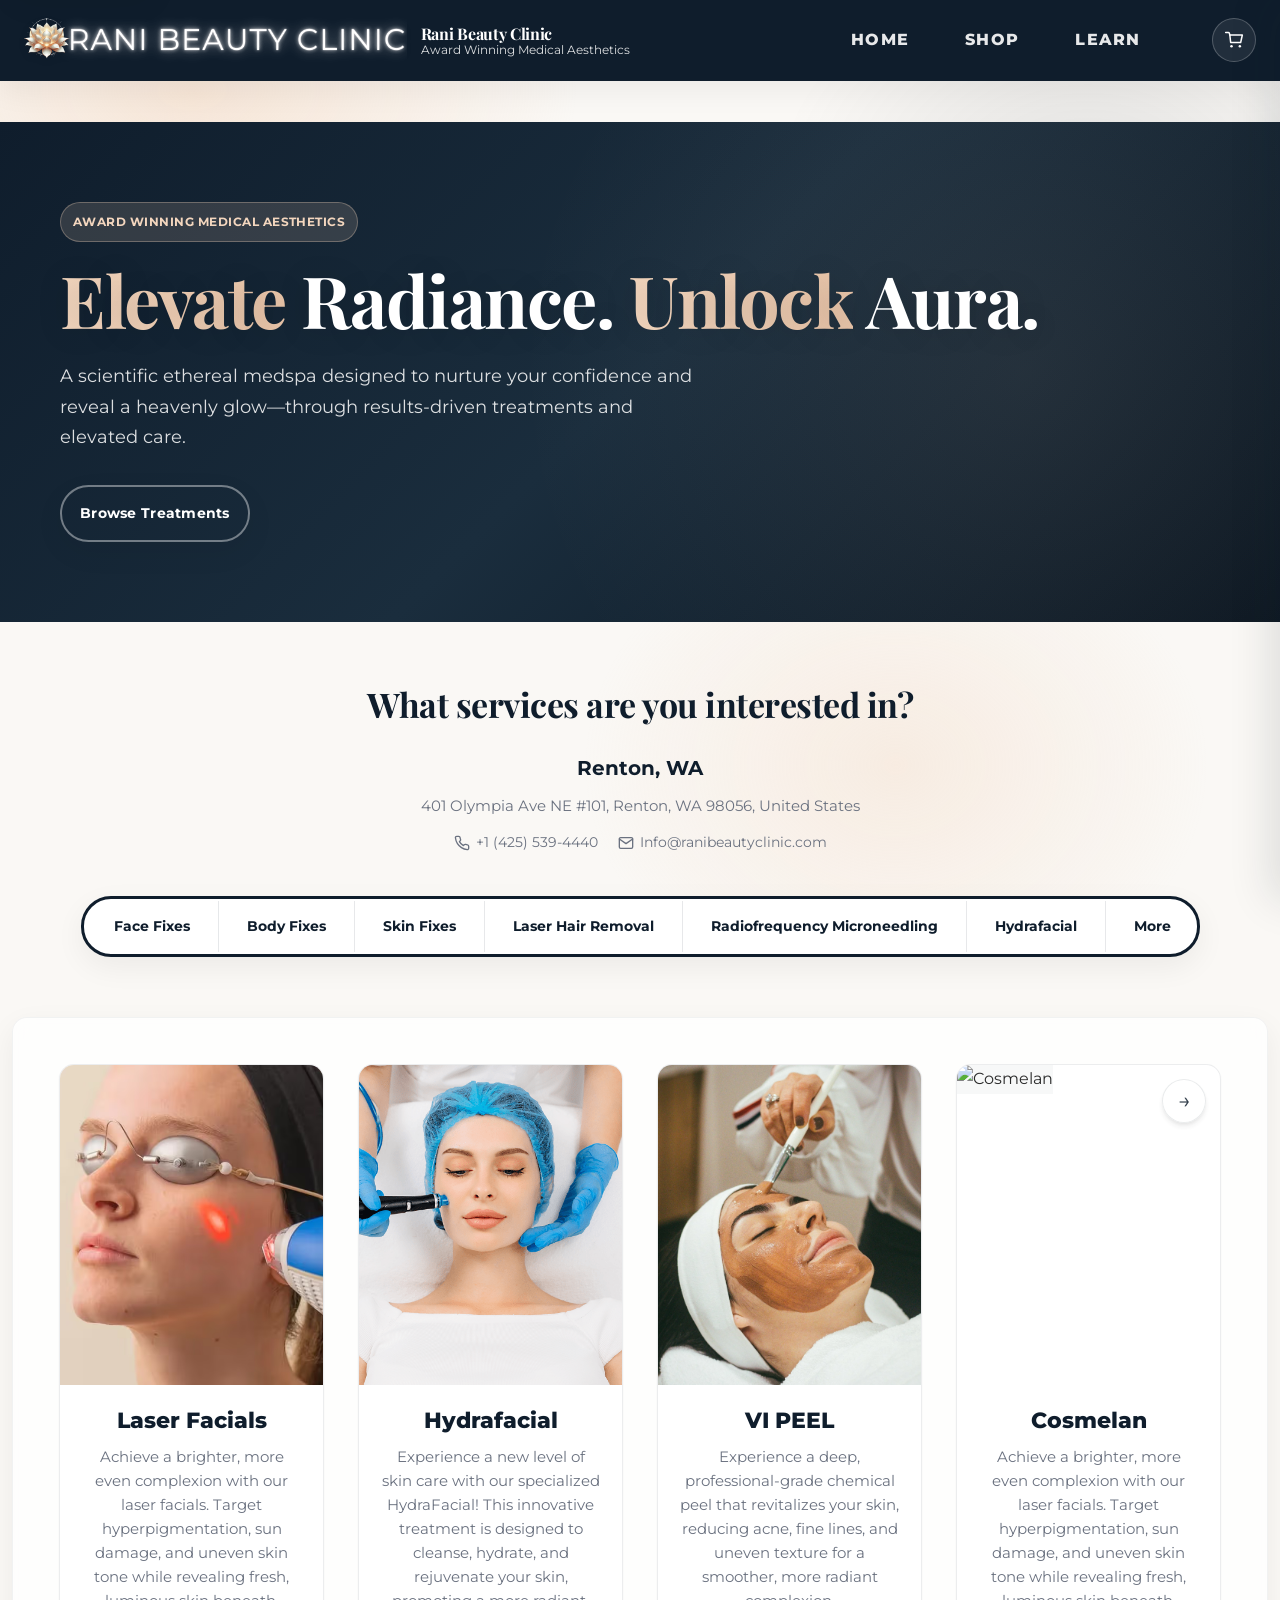
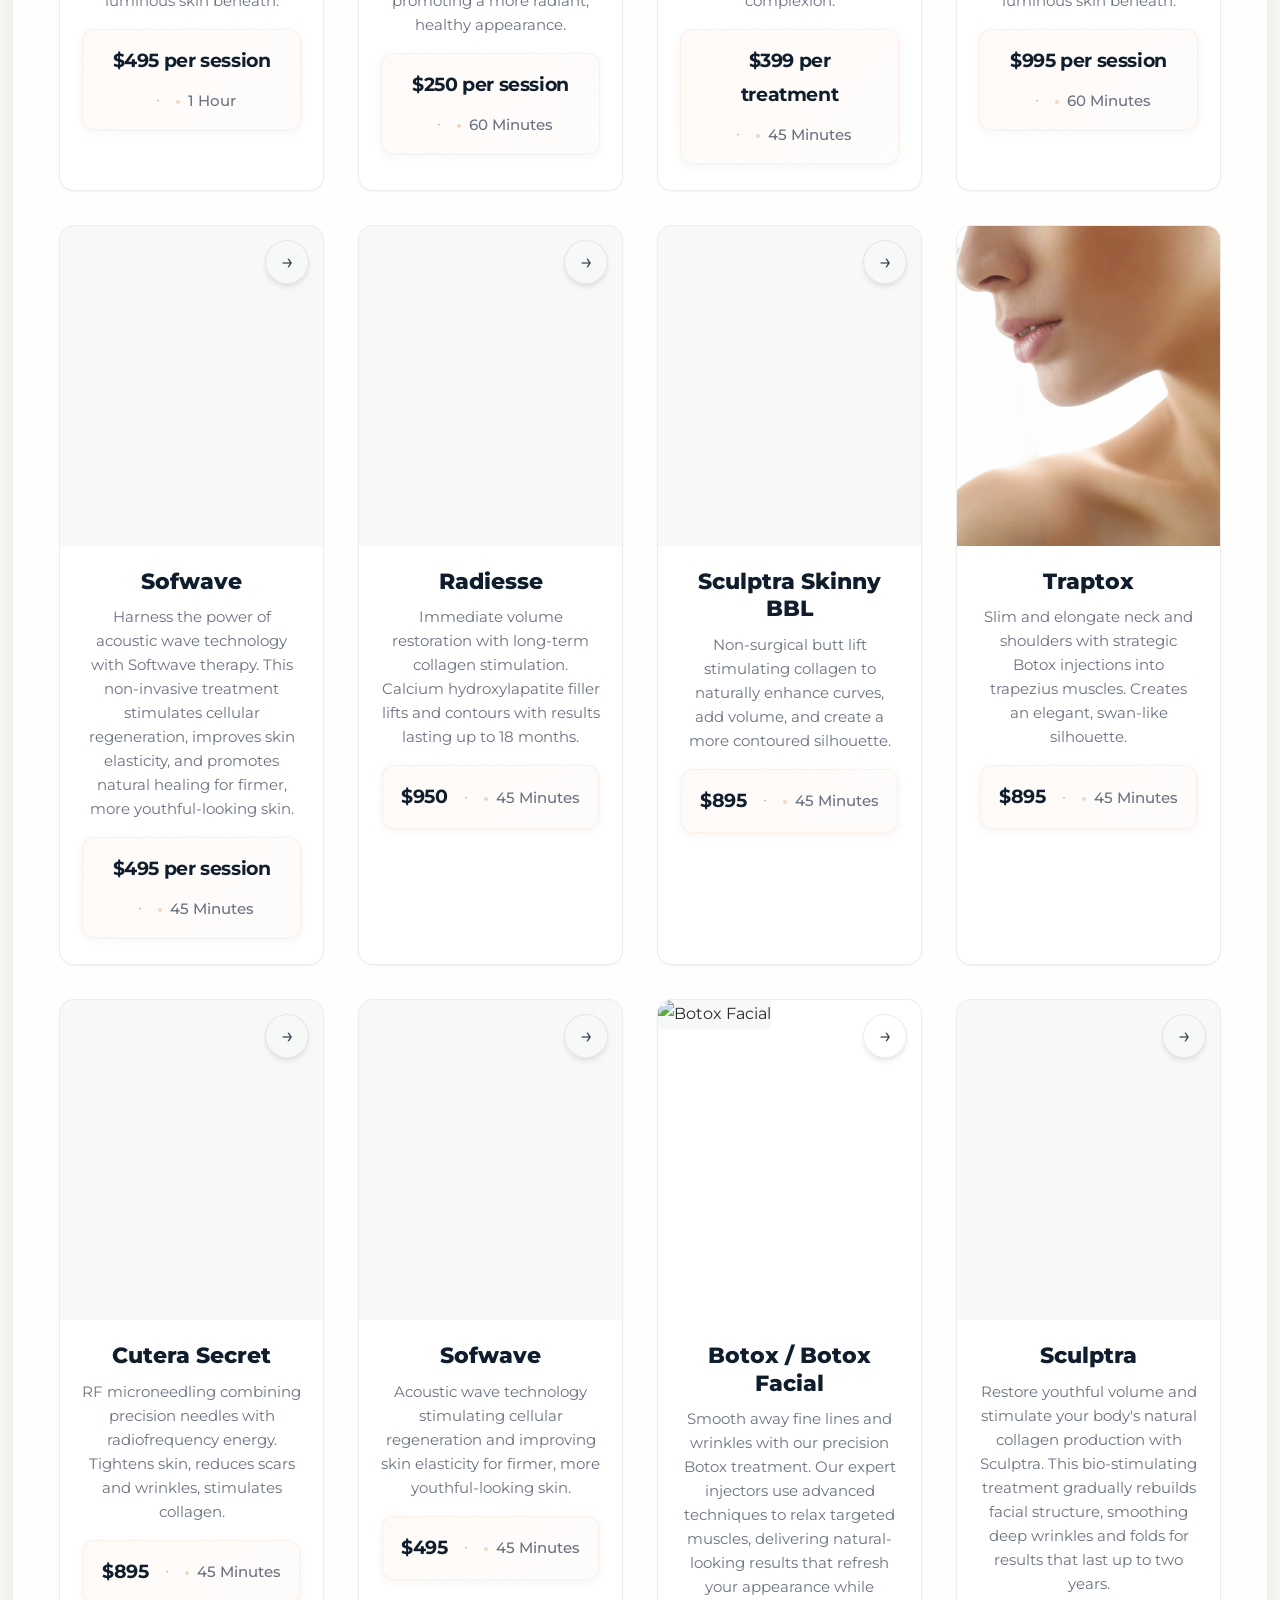
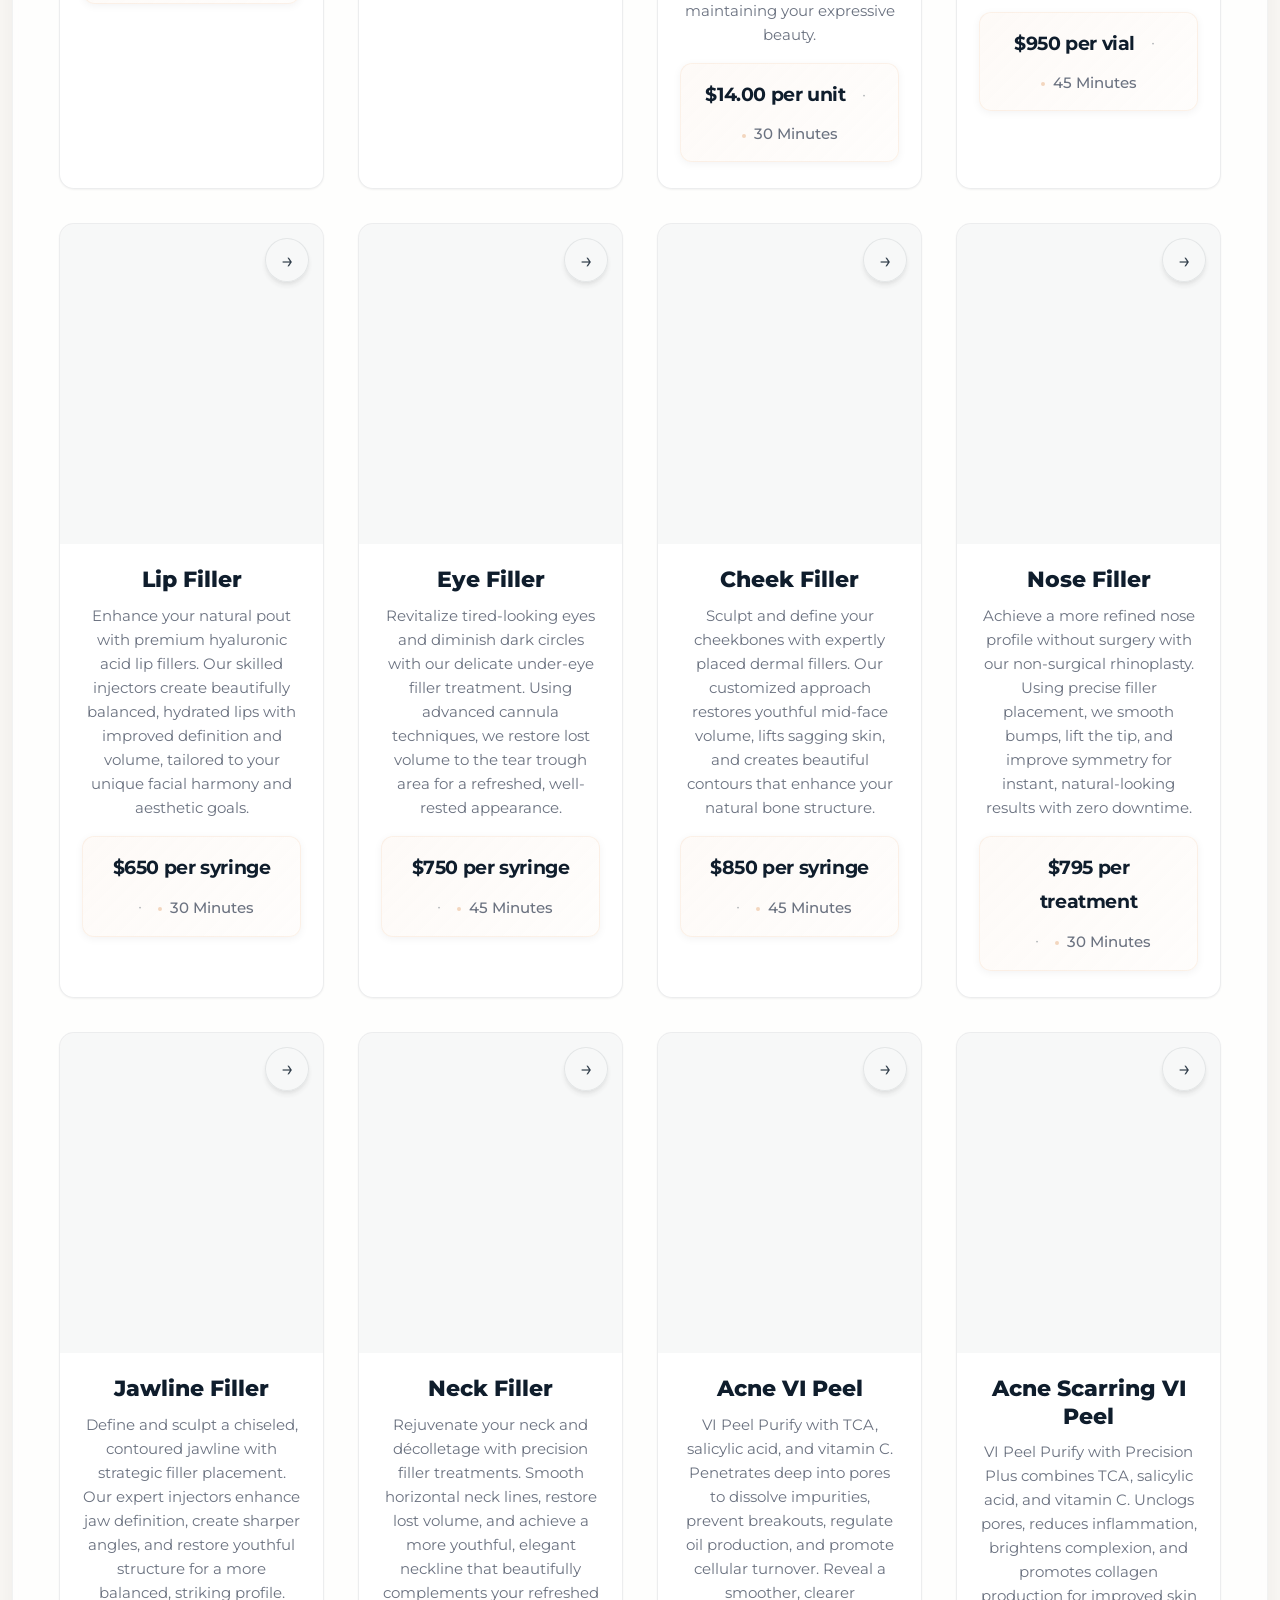
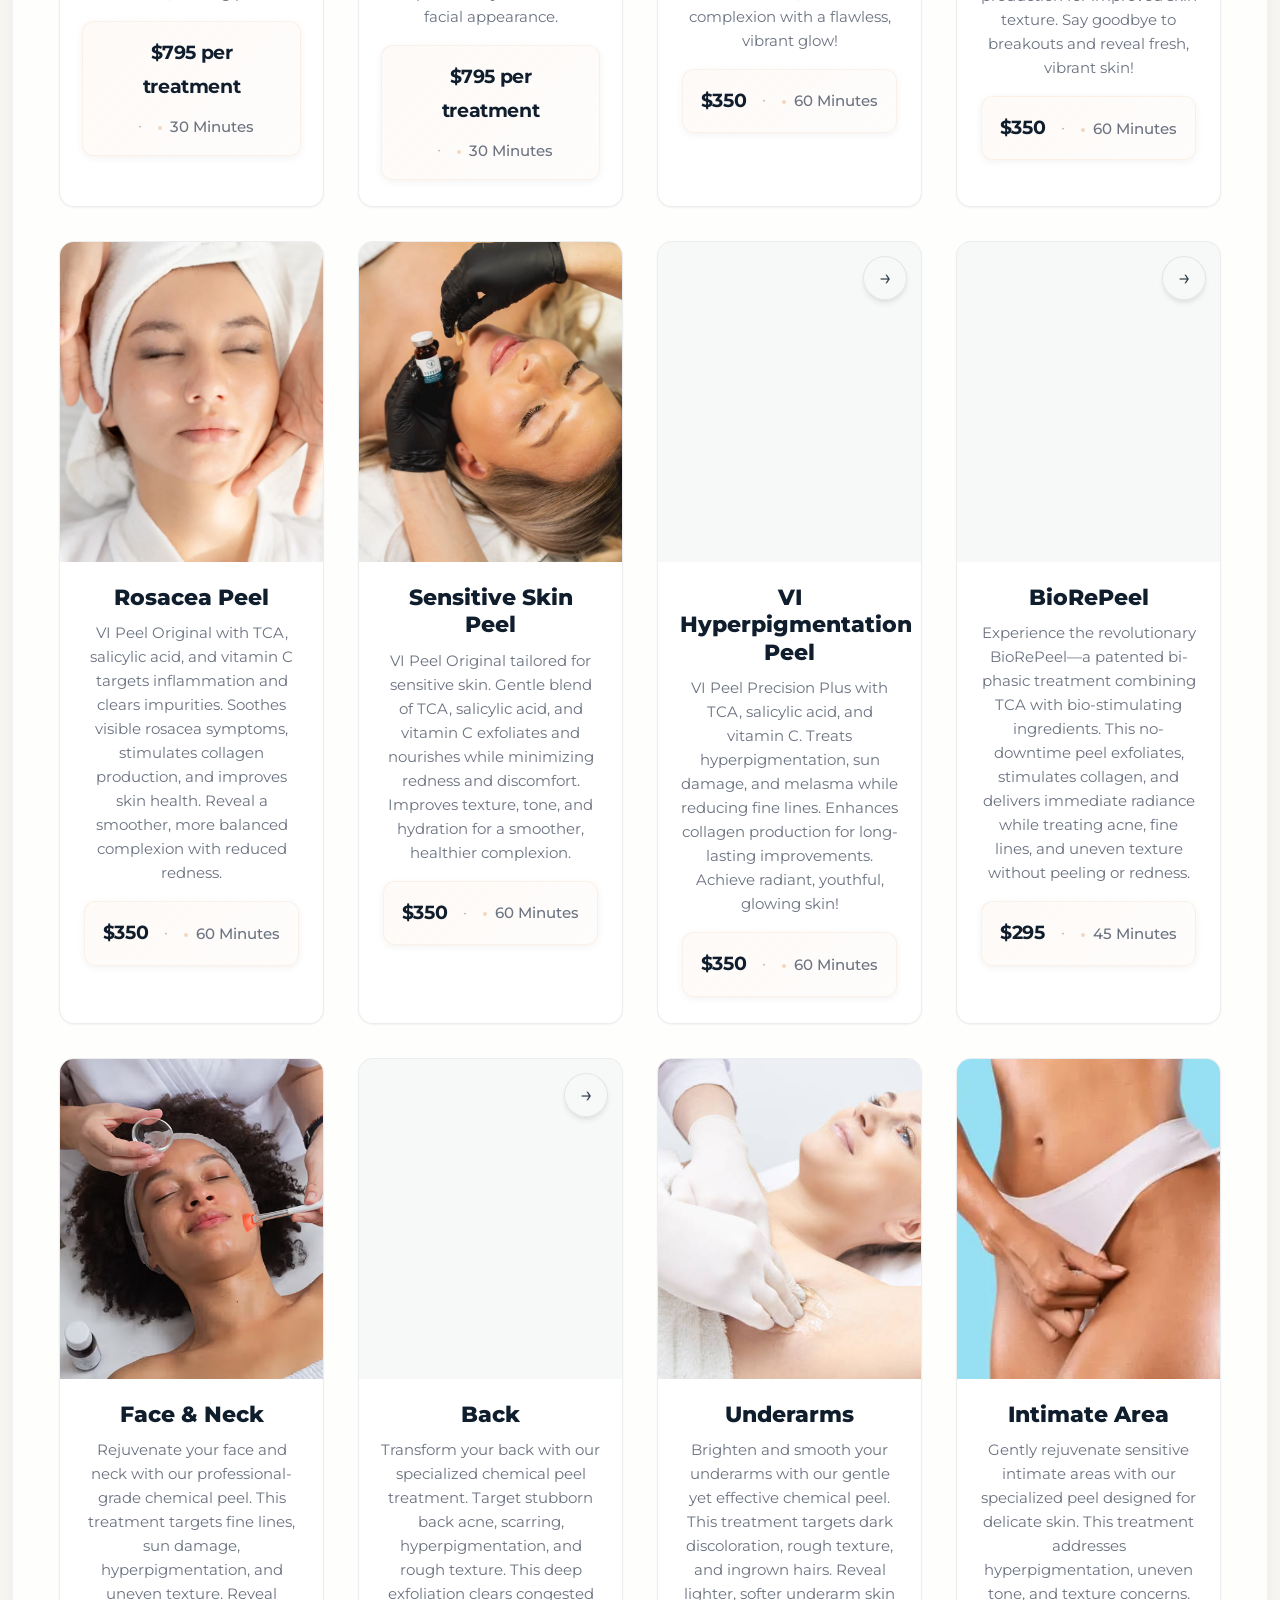
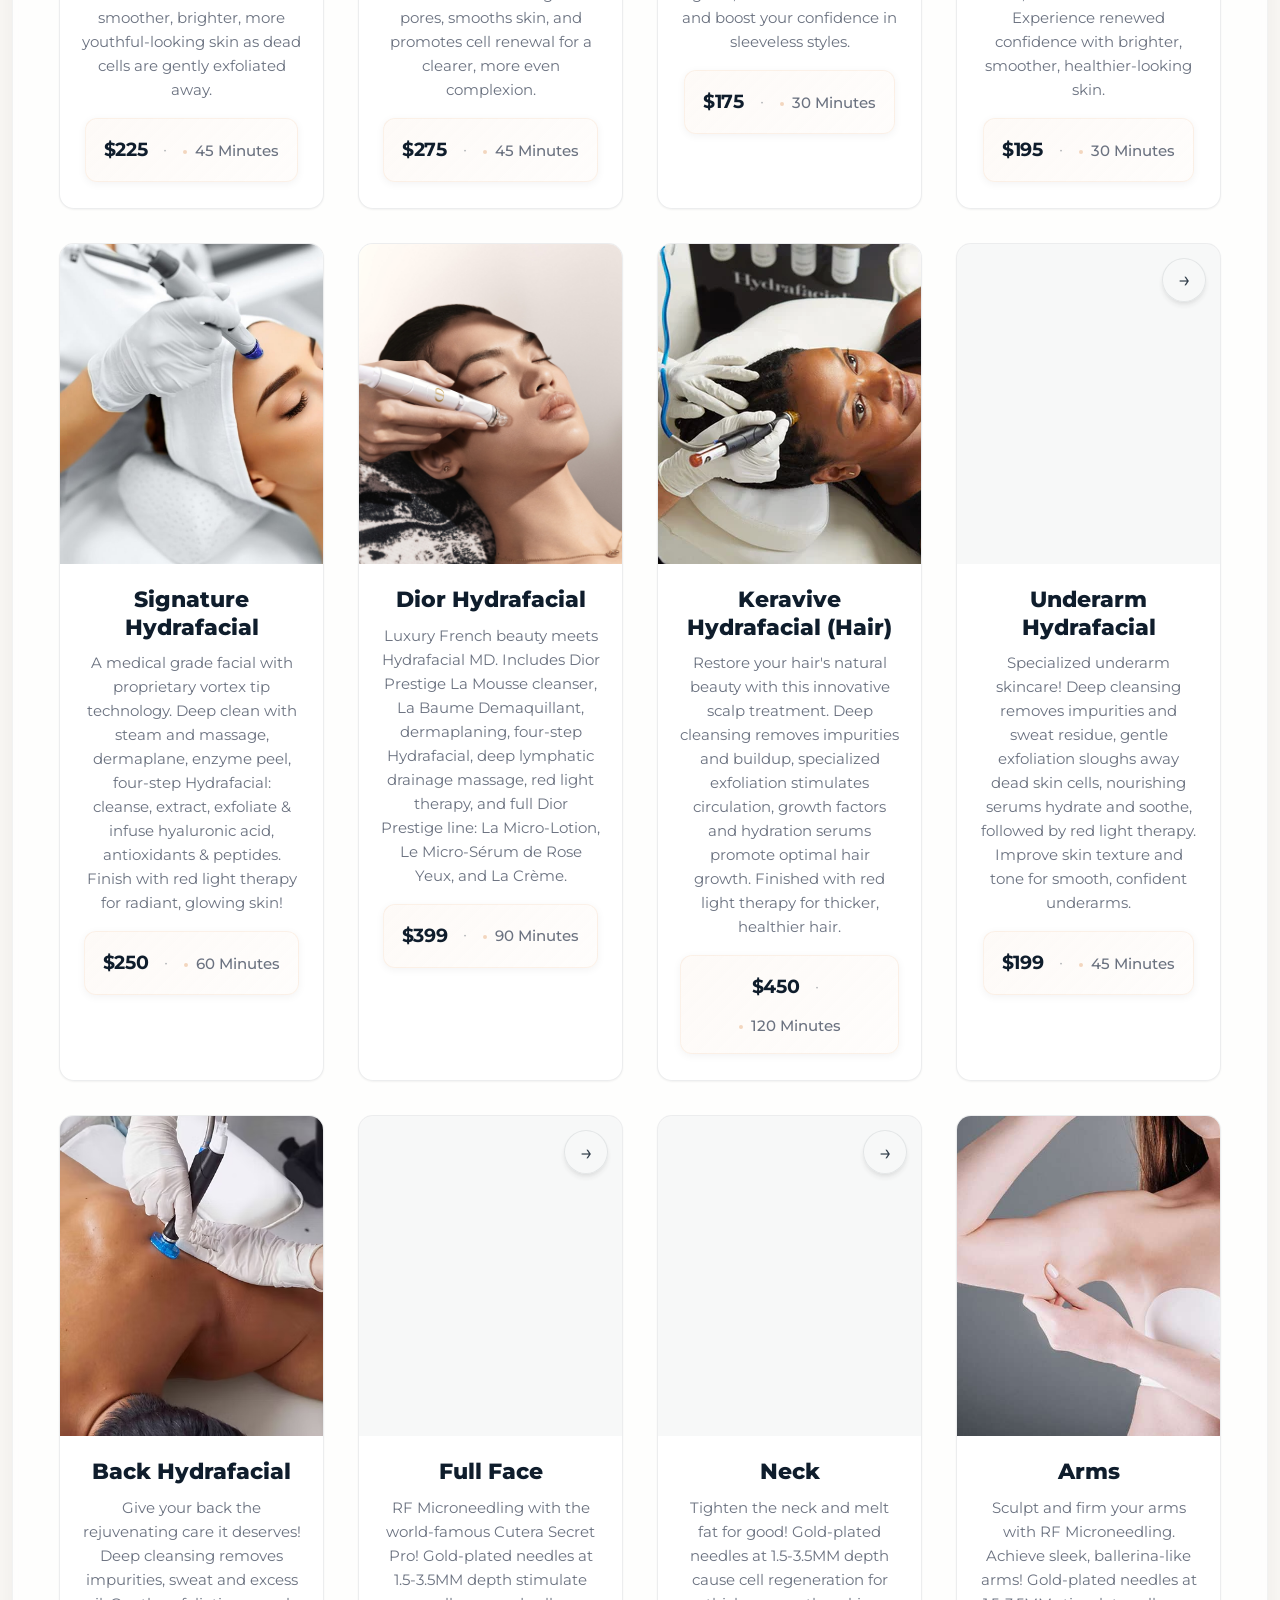
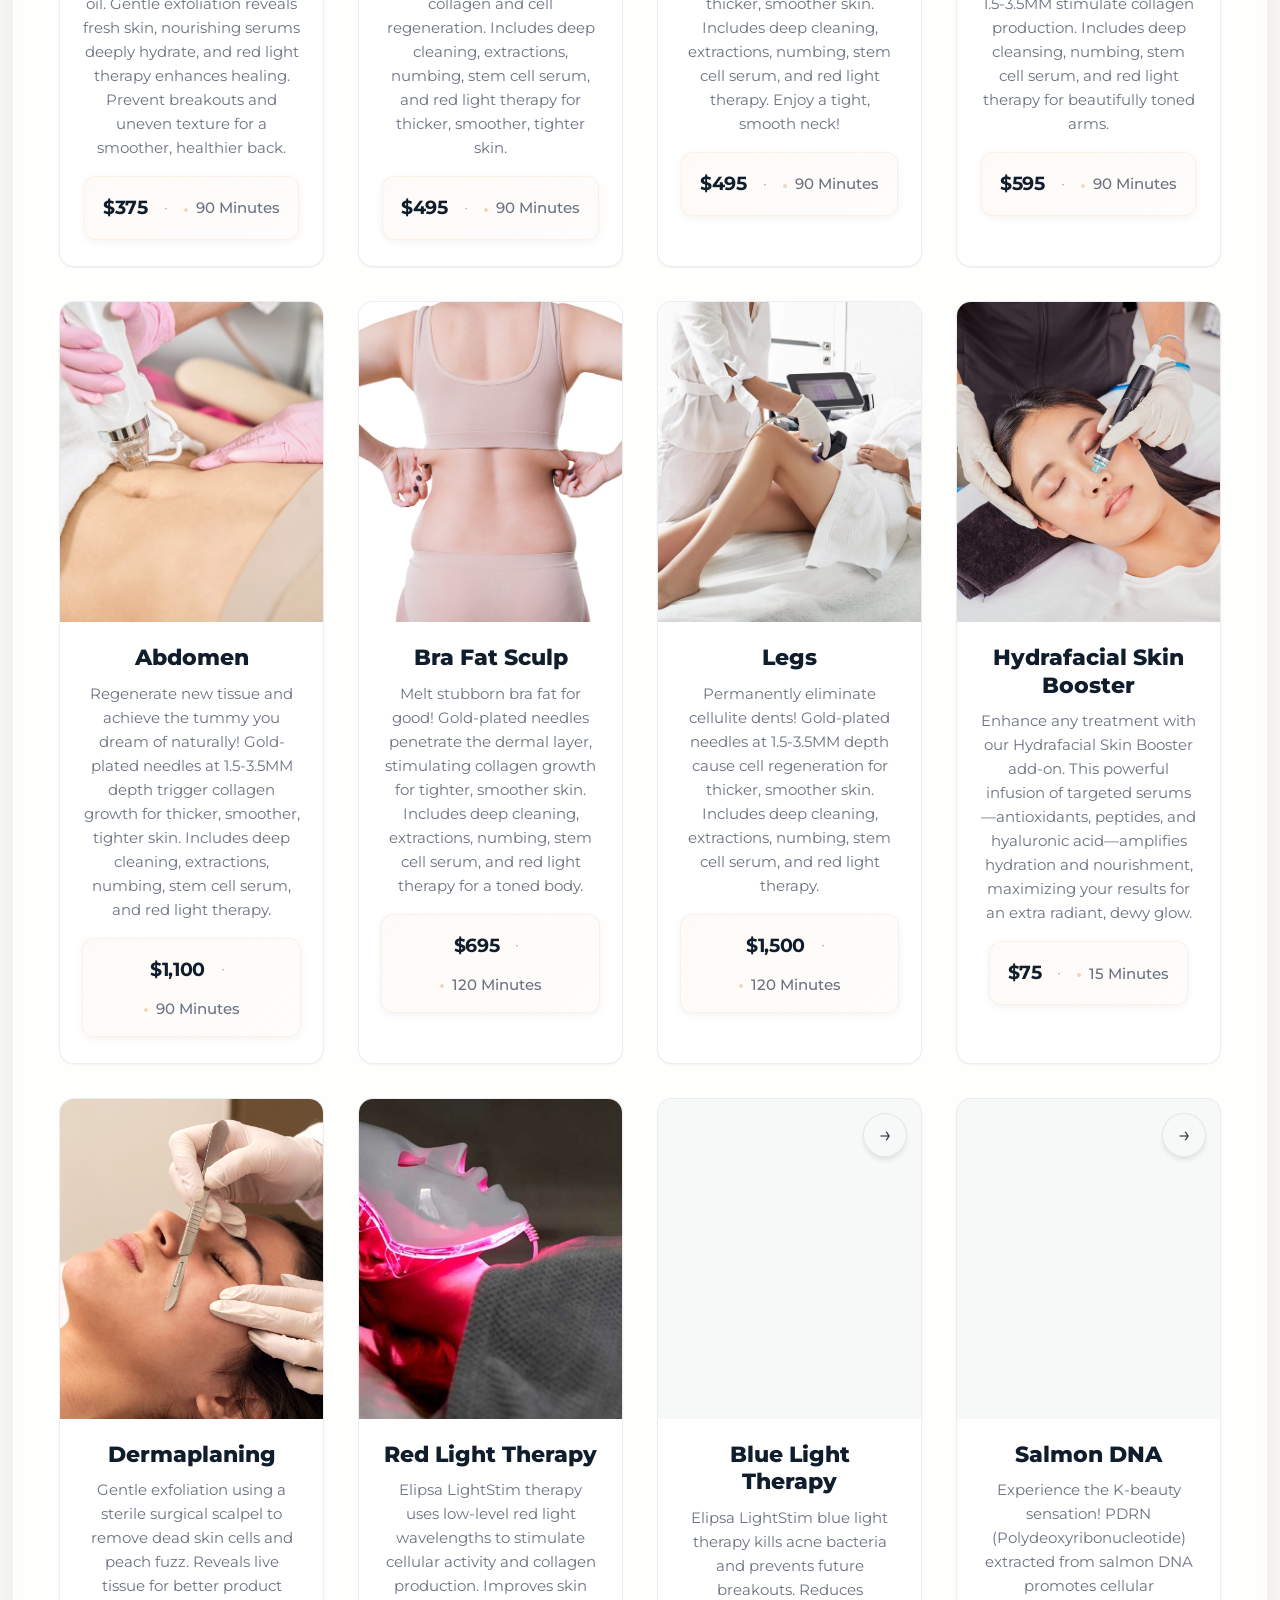
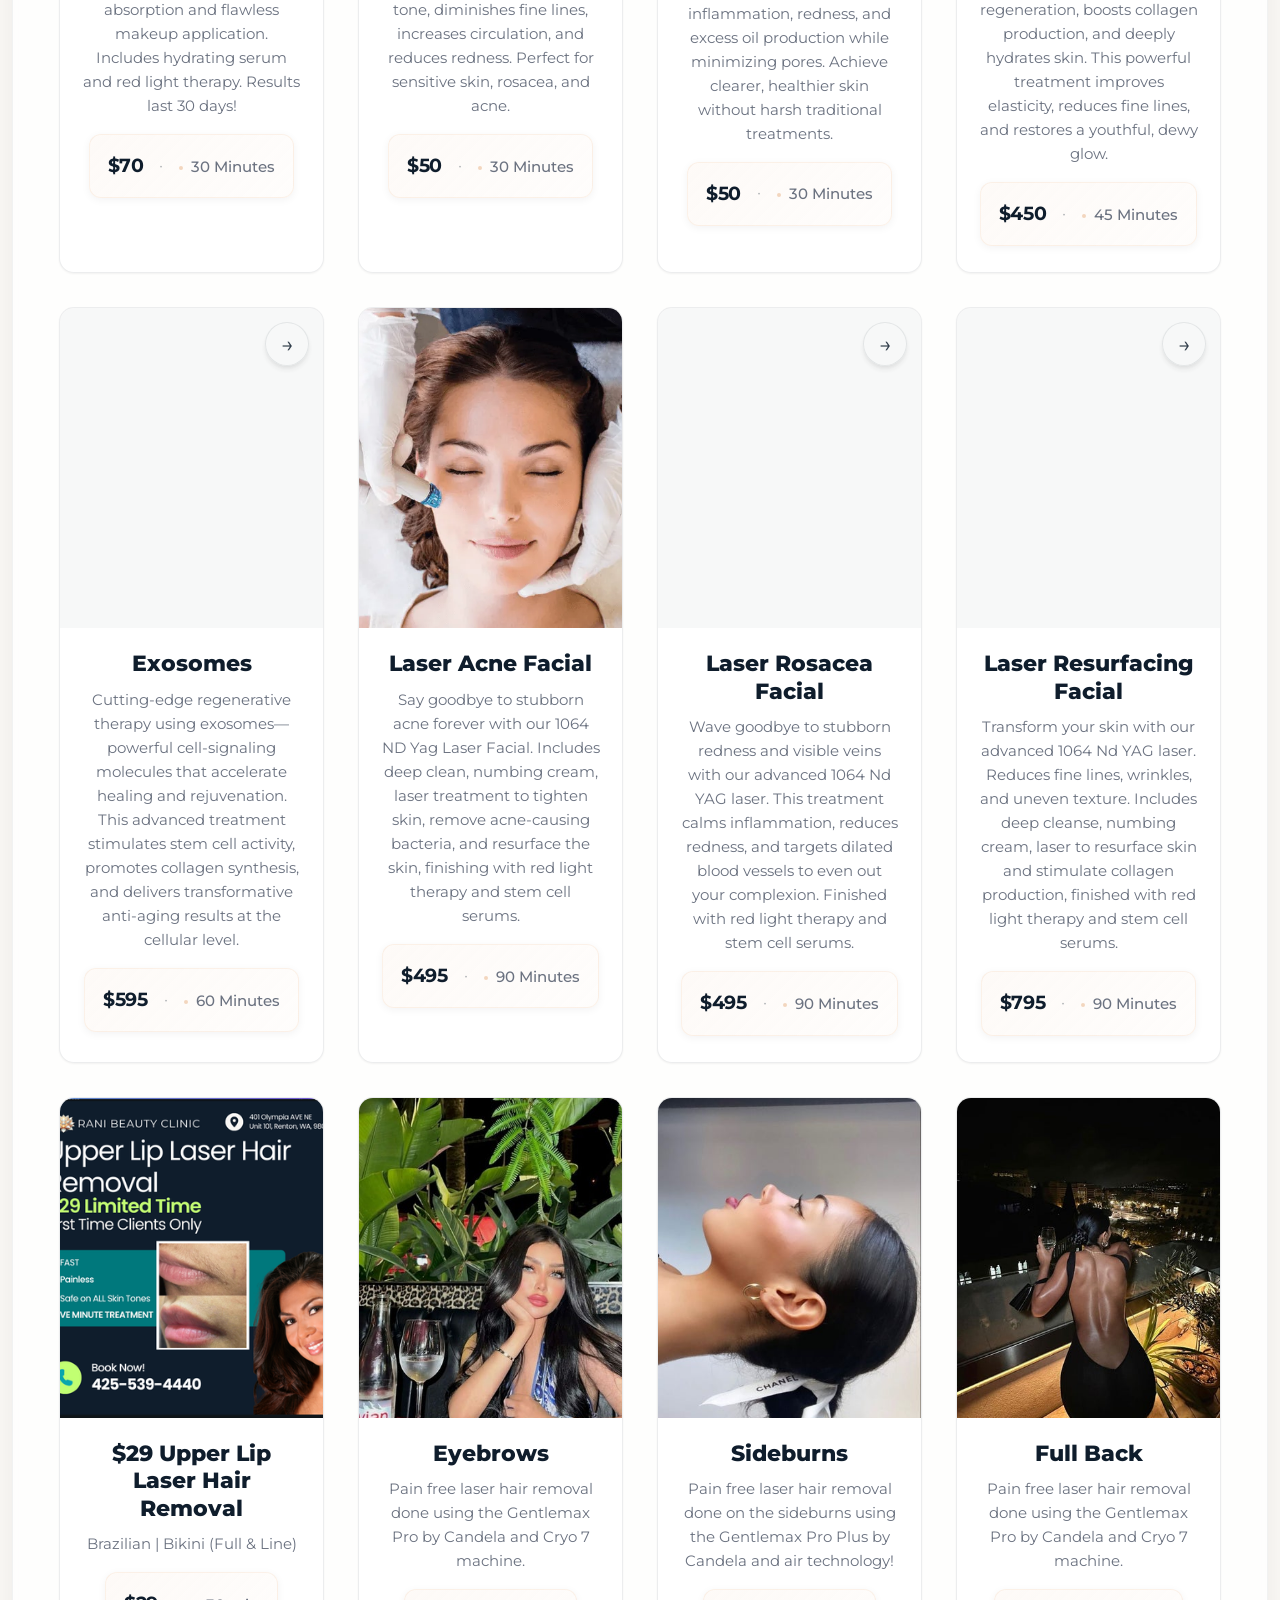
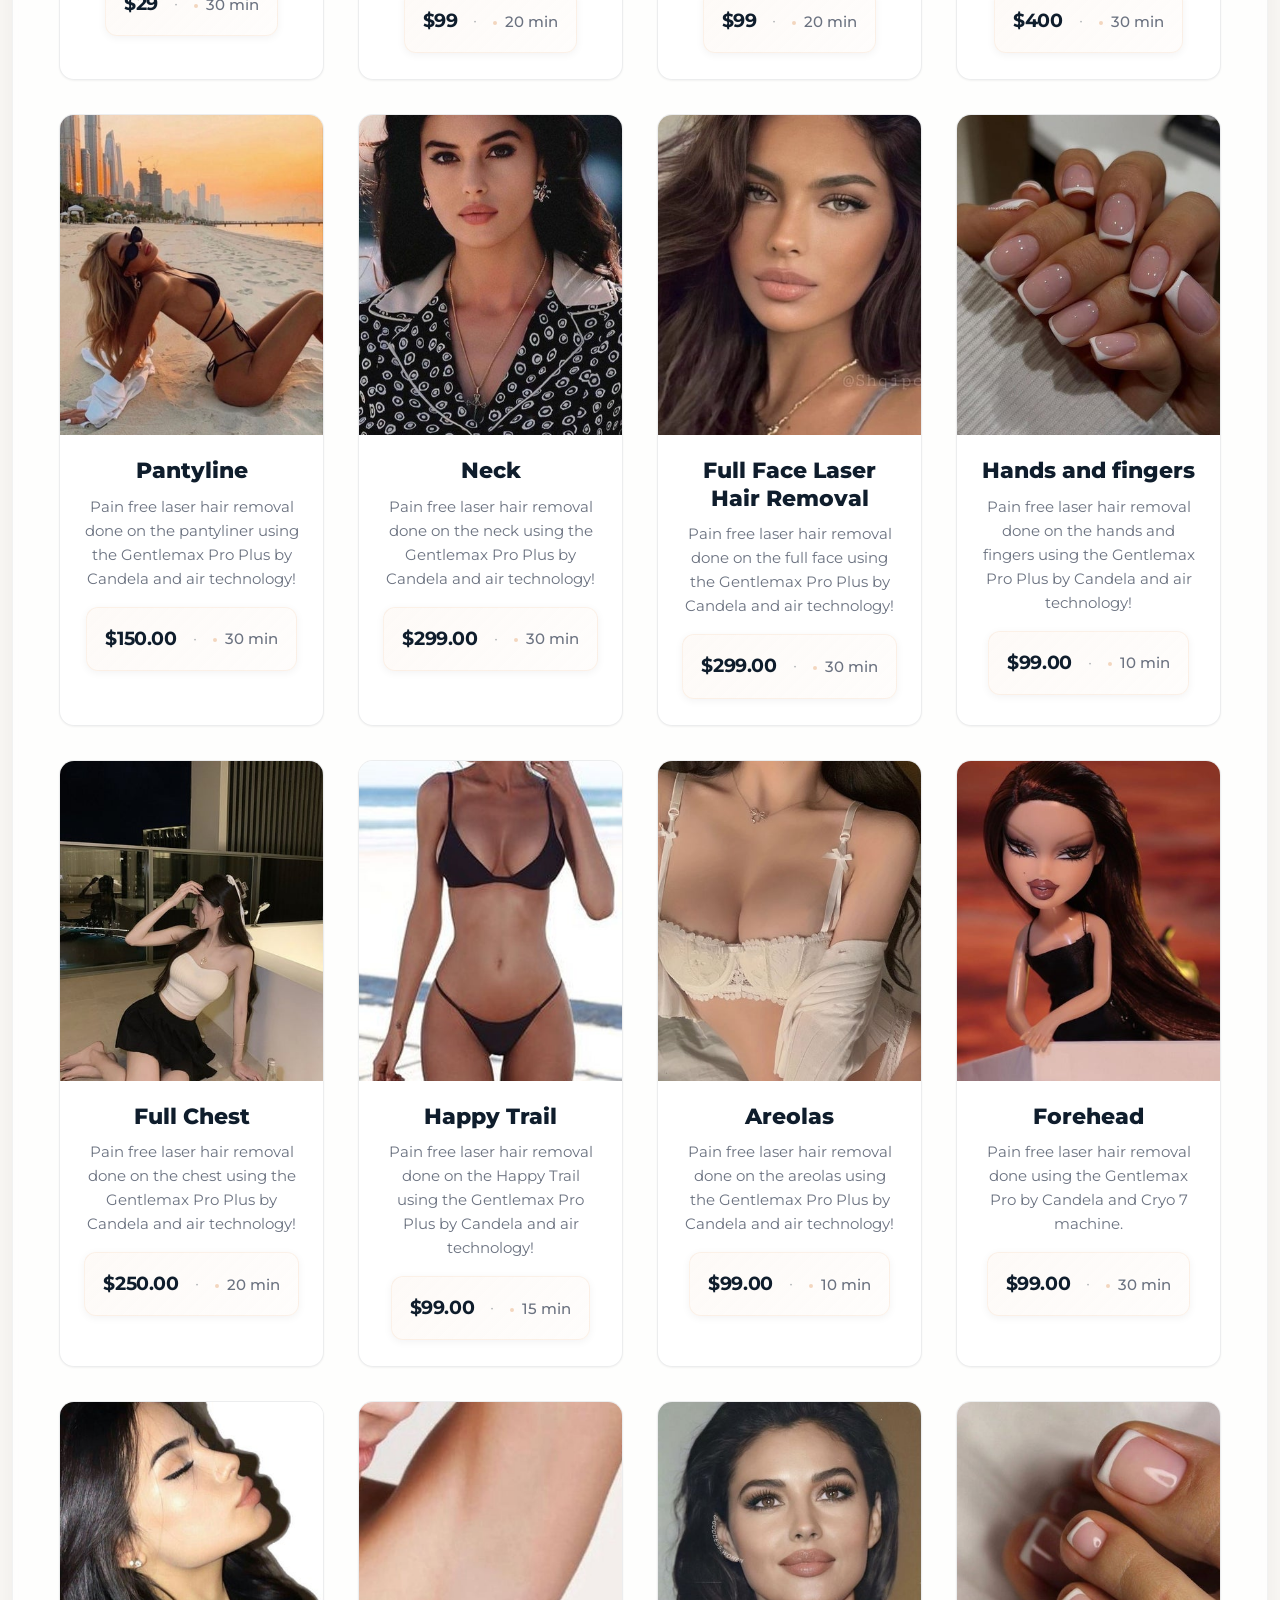
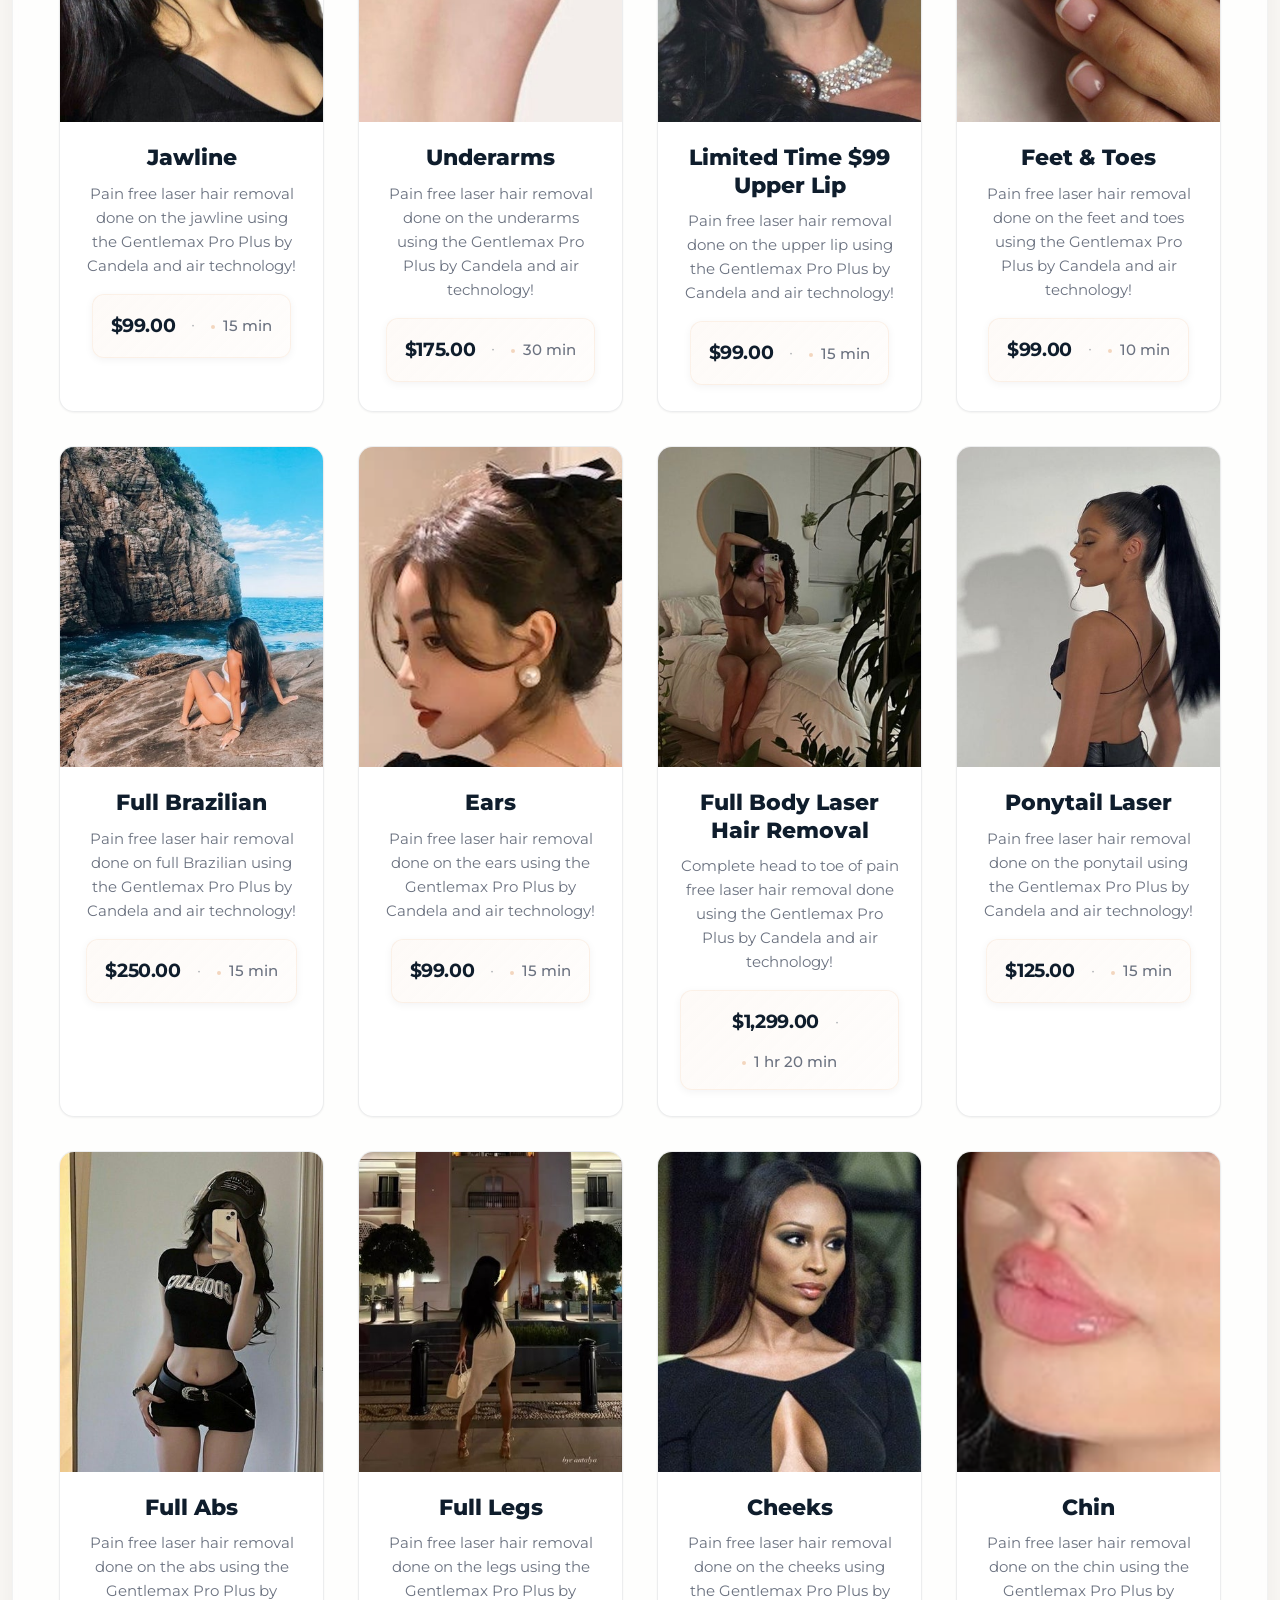
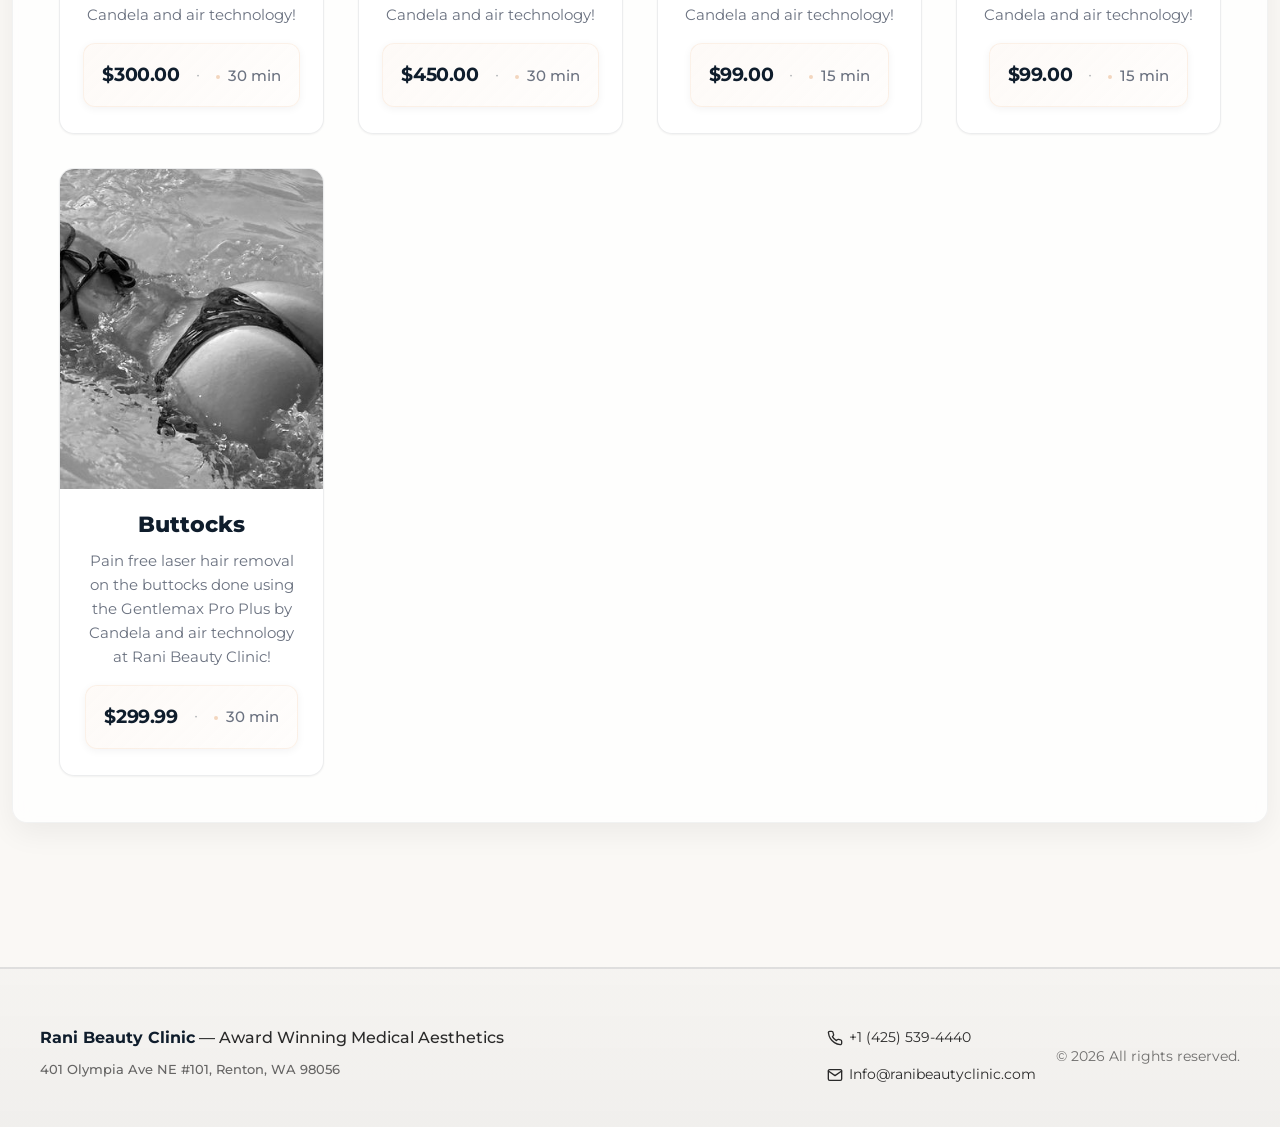
==== commit fe1bac71: "save point" ====
--- a/index.html
+++ b/index.html
@@ -832,6 +832,235 @@
         .cta-copy {
             margin-bottom: 16px;
             color: rgba(42, 42, 42, 0.82);
+        }
+
+        /* How It Works Section */
+        .how-it-works-section {
+            padding: 100px 24px;
+            background: linear-gradient(180deg, rgba(243, 214, 190, 0.03) 0%, rgba(255, 255, 255, 1) 100%);
+            position: relative;
+            overflow: hidden;
+        }
+
+        .how-it-works-container {
+            max-width: var(--max-w);
+            margin: 0 auto;
+        }
+
+        .section-header {
+            text-align: center;
+            margin-bottom: 70px;
+        }
+
+        .section-badge {
+            display: inline-block;
+            padding: 8px 20px;
+            background: var(--accent-gold);
+            color: var(--primary-navy);
+            font-family: var(--font-primary);
+            font-weight: 800;
+            font-size: 12px;
+            letter-spacing: 0.1em;
+            text-transform: uppercase;
+            border-radius: 999px;
+            margin-bottom: 16px;
+        }
+
+        .section-title {
+            font-family: var(--font-secondary);
+            font-size: 56px;
+            font-weight: 700;
+            color: var(--primary-navy);
+            margin: 0 0 16px 0;
+            line-height: 1.1;
+        }
+
+        .section-subtitle {
+            font-size: 18px;
+            color: var(--text-gray);
+            max-width: 600px;
+            margin: 0 auto;
+            line-height: 1.6;
+        }
+
+        .steps-grid {
+            display: grid;
+            grid-template-columns: repeat(auto-fit, minmax(250px, 1fr));
+            gap: 40px;
+            margin-bottom: 80px;
+            position: relative;
+        }
+
+        @media (min-width: 1024px) {
+            .steps-grid {
+                grid-template-columns: repeat(4, 1fr);
+            }
+        }
+
+        .step-card {
+            background: white;
+            border-radius: 20px;
+            padding: 40px 30px;
+            text-align: center;
+            position: relative;
+            border: 2px solid rgba(15, 29, 44, 0.06);
+            transition: all 0.4s cubic-bezier(0.4, 0, 0.2, 1);
+            box-shadow: 0 4px 20px rgba(0, 0, 0, 0.04);
+        }
+
+        .step-card:hover {
+            transform: translateY(-8px);
+            box-shadow: 0 20px 40px rgba(0, 0, 0, 0.12);
+            border-color: var(--accent-gold);
+        }
+
+        .step-number {
+            position: absolute;
+            top: -20px;
+            left: 50%;
+            transform: translateX(-50%);
+            width: 60px;
+            height: 60px;
+            background: linear-gradient(135deg, var(--primary-navy) 0%, #1a3a52 100%);
+            color: var(--accent-gold);
+            border-radius: 50%;
+            display: flex;
+            align-items: center;
+            justify-content: center;
+            font-family: var(--font-secondary);
+            font-size: 24px;
+            font-weight: 700;
+            box-shadow: 0 8px 24px rgba(15, 29, 44, 0.3);
+            border: 3px solid white;
+        }
+
+        .step-icon {
+            margin: 30px 0 24px;
+            color: var(--accent-gold);
+            display: flex;
+            justify-content: center;
+        }
+
+        .step-icon svg {
+            filter: drop-shadow(0 2px 8px rgba(243, 214, 190, 0.3));
+        }
+
+        .step-title {
+            font-family: var(--font-secondary);
+            font-size: 22px;
+            font-weight: 700;
+            color: var(--primary-navy);
+            margin: 0 0 16px 0;
+        }
+
+        .step-description {
+            font-size: 15px;
+            line-height: 1.7;
+            color: var(--text-gray);
+            margin: 0;
+        }
+
+        .step-connector {
+            display: none;
+        }
+
+        @media (min-width: 1024px) {
+            .step-card:not(:last-child) .step-connector {
+                display: block;
+                position: absolute;
+                top: 50%;
+                right: -40px;
+                width: 40px;
+                height: 2px;
+                background: linear-gradient(90deg, var(--accent-gold) 0%, transparent 100%);
+                transform: translateY(-50%);
+            }
+
+            .step-card:not(:last-child) .step-connector::after {
+                content: '→';
+                position: absolute;
+                right: -8px;
+                top: 50%;
+                transform: translateY(-50%);
+                color: var(--accent-gold);
+                font-size: 18px;
+            }
+        }
+
+        .cta-section {
+            text-align: center;
+            padding: 60px 40px;
+            background: linear-gradient(135deg, var(--primary-navy) 0%, #1a3a52 100%);
+            border-radius: 24px;
+            position: relative;
+            overflow: hidden;
+        }
+
+        .cta-section::before {
+            content: '';
+            position: absolute;
+            top: -50%;
+            right: -20%;
+            width: 80%;
+            height: 200%;
+            background: radial-gradient(ellipse, rgba(243, 214, 190, 0.1) 0%, transparent 70%);
+            pointer-events: none;
+        }
+
+        .cta-section h3 {
+            font-family: var(--font-secondary);
+            font-size: 36px;
+            font-weight: 700;
+            color: white;
+            margin: 0 0 16px 0;
+            position: relative;
+            z-index: 1;
+        }
+
+        .cta-section p {
+            font-size: 18px;
+            color: rgba(255, 255, 255, 0.85);
+            margin: 0 0 32px 0;
+            max-width: 600px;
+            margin-left: auto;
+            margin-right: auto;
+            position: relative;
+            z-index: 1;
+        }
+
+        .cta-section .btn {
+            position: relative;
+            z-index: 1;
+        }
+
+        @media (max-width: 768px) {
+            .how-it-works-section {
+                padding: 60px 20px;
+            }
+
+            .section-title {
+                font-size: 40px;
+            }
+
+            .section-subtitle {
+                font-size: 16px;
+            }
+
+            .steps-grid {
+                gap: 50px;
+            }
+
+            .cta-section {
+                padding: 40px 24px;
+            }
+
+            .cta-section h3 {
+                font-size: 28px;
+            }
+
+            .cta-section p {
+                font-size: 16px;
+            }
         }
 
         footer.site-footer {
@@ -2877,7 +3106,7 @@
                         <span class="toggle-icon">−</span>
                     </button>
                     <div class="mobile-nav-content" style="display: none;">
-                        <a href="#how-it-works">How It Works</a>
+                        <a href="how-it-works.html">How It Works</a>
                         <a href="#before-after">Before & After</a>
                         <a href="#faqs">FAQs</a>
                         <a href="#blog">Blog</a>
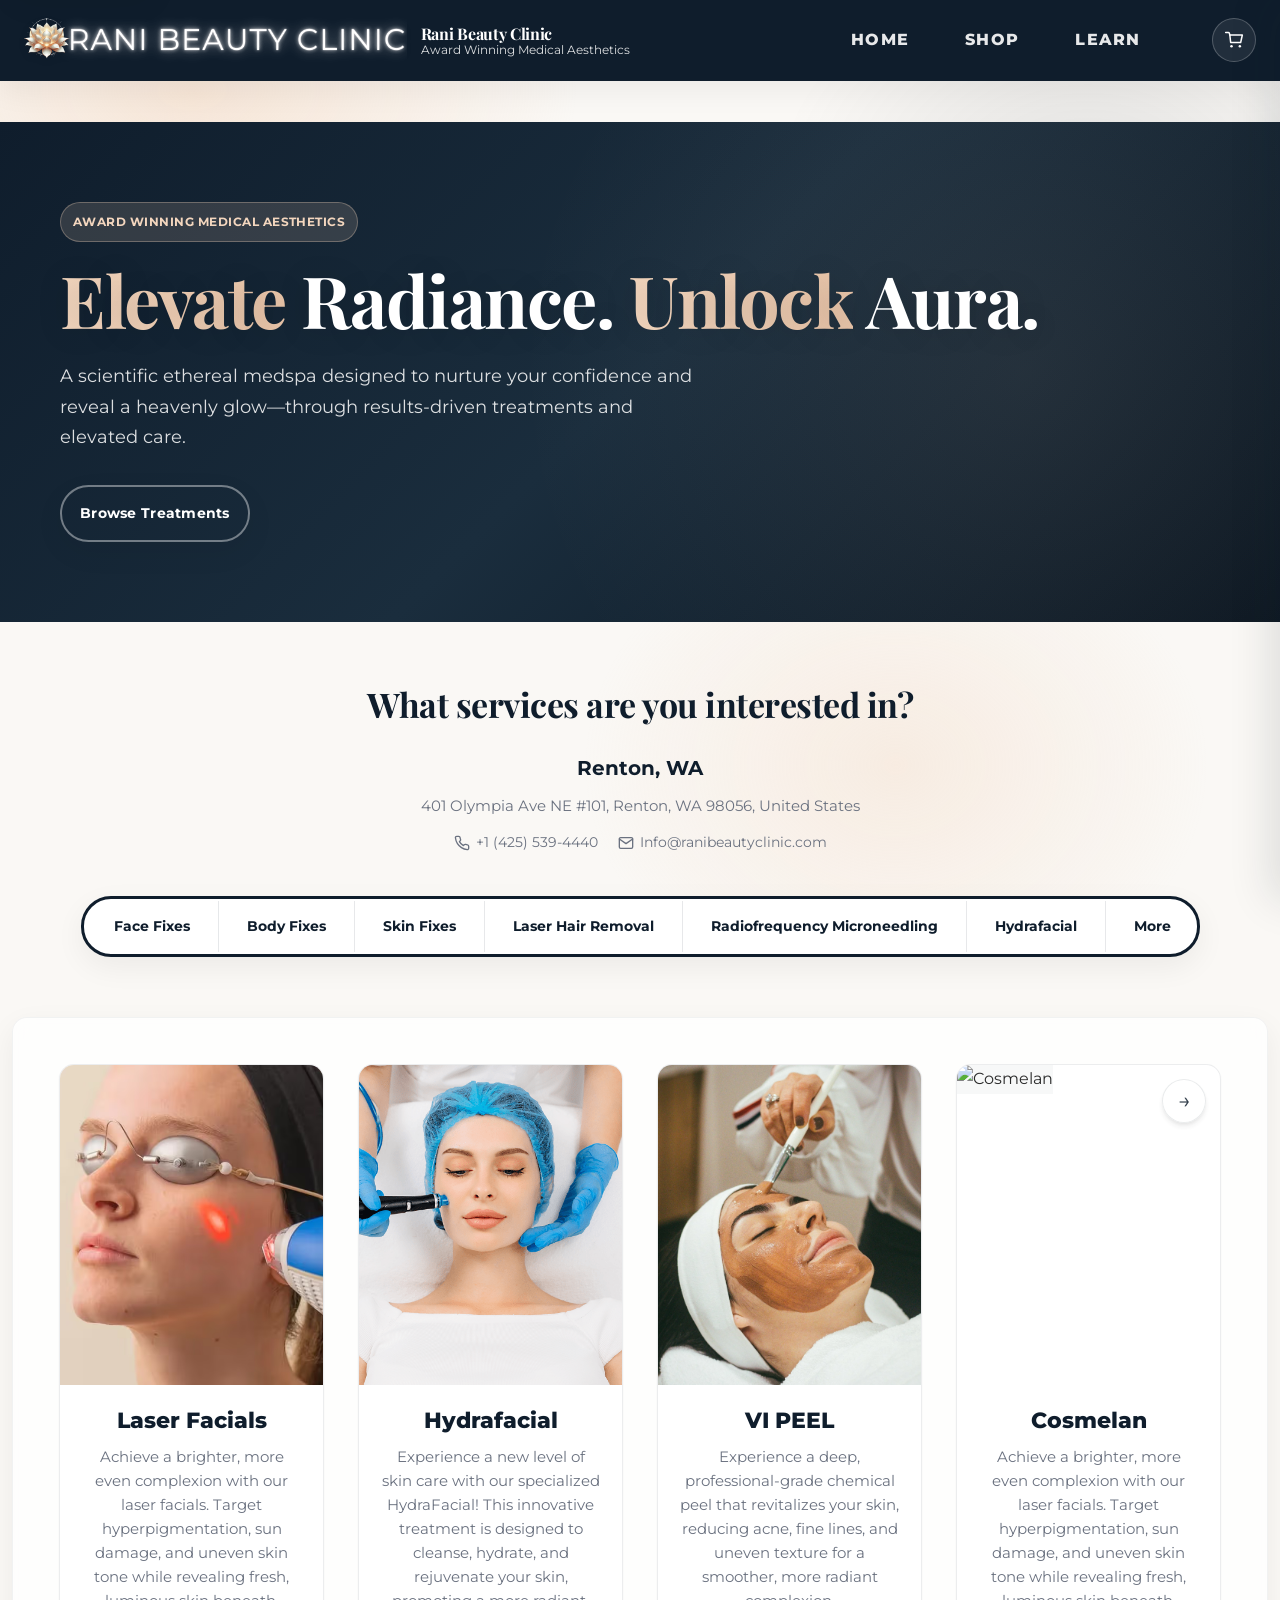
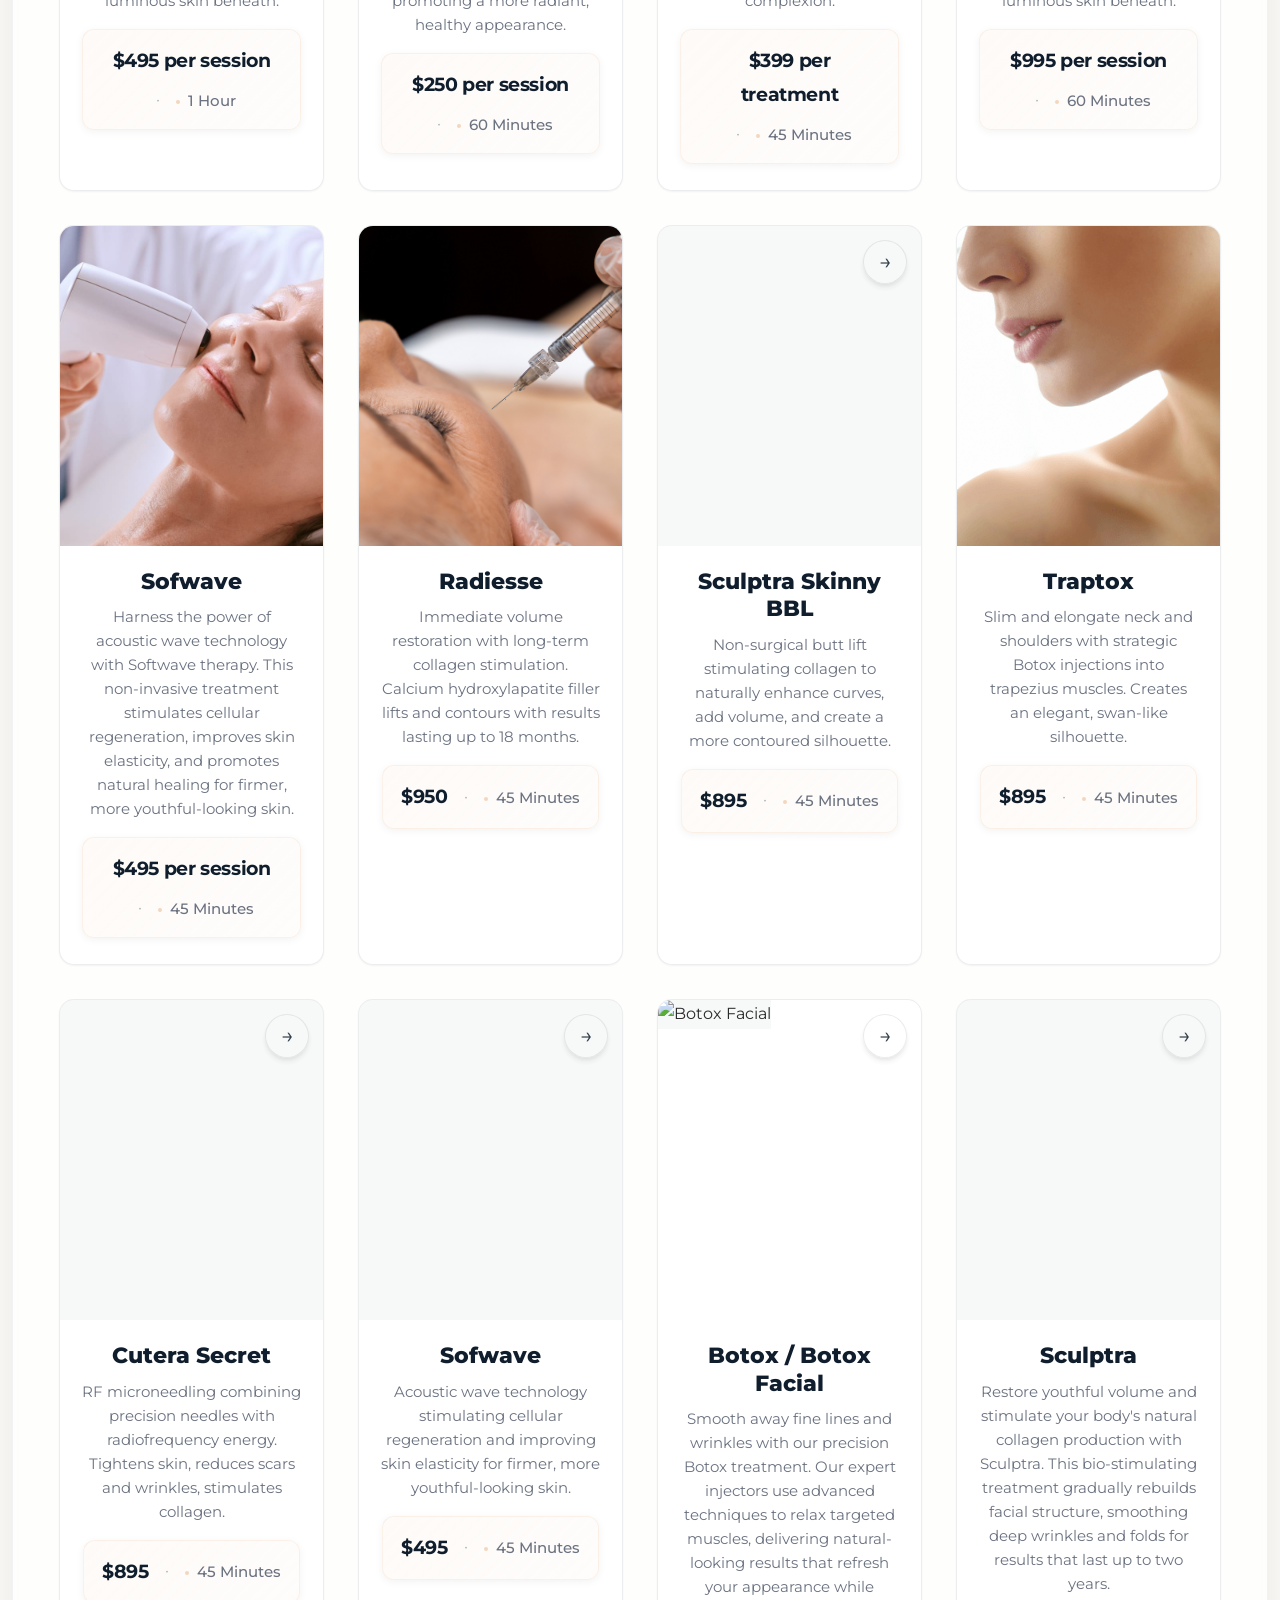
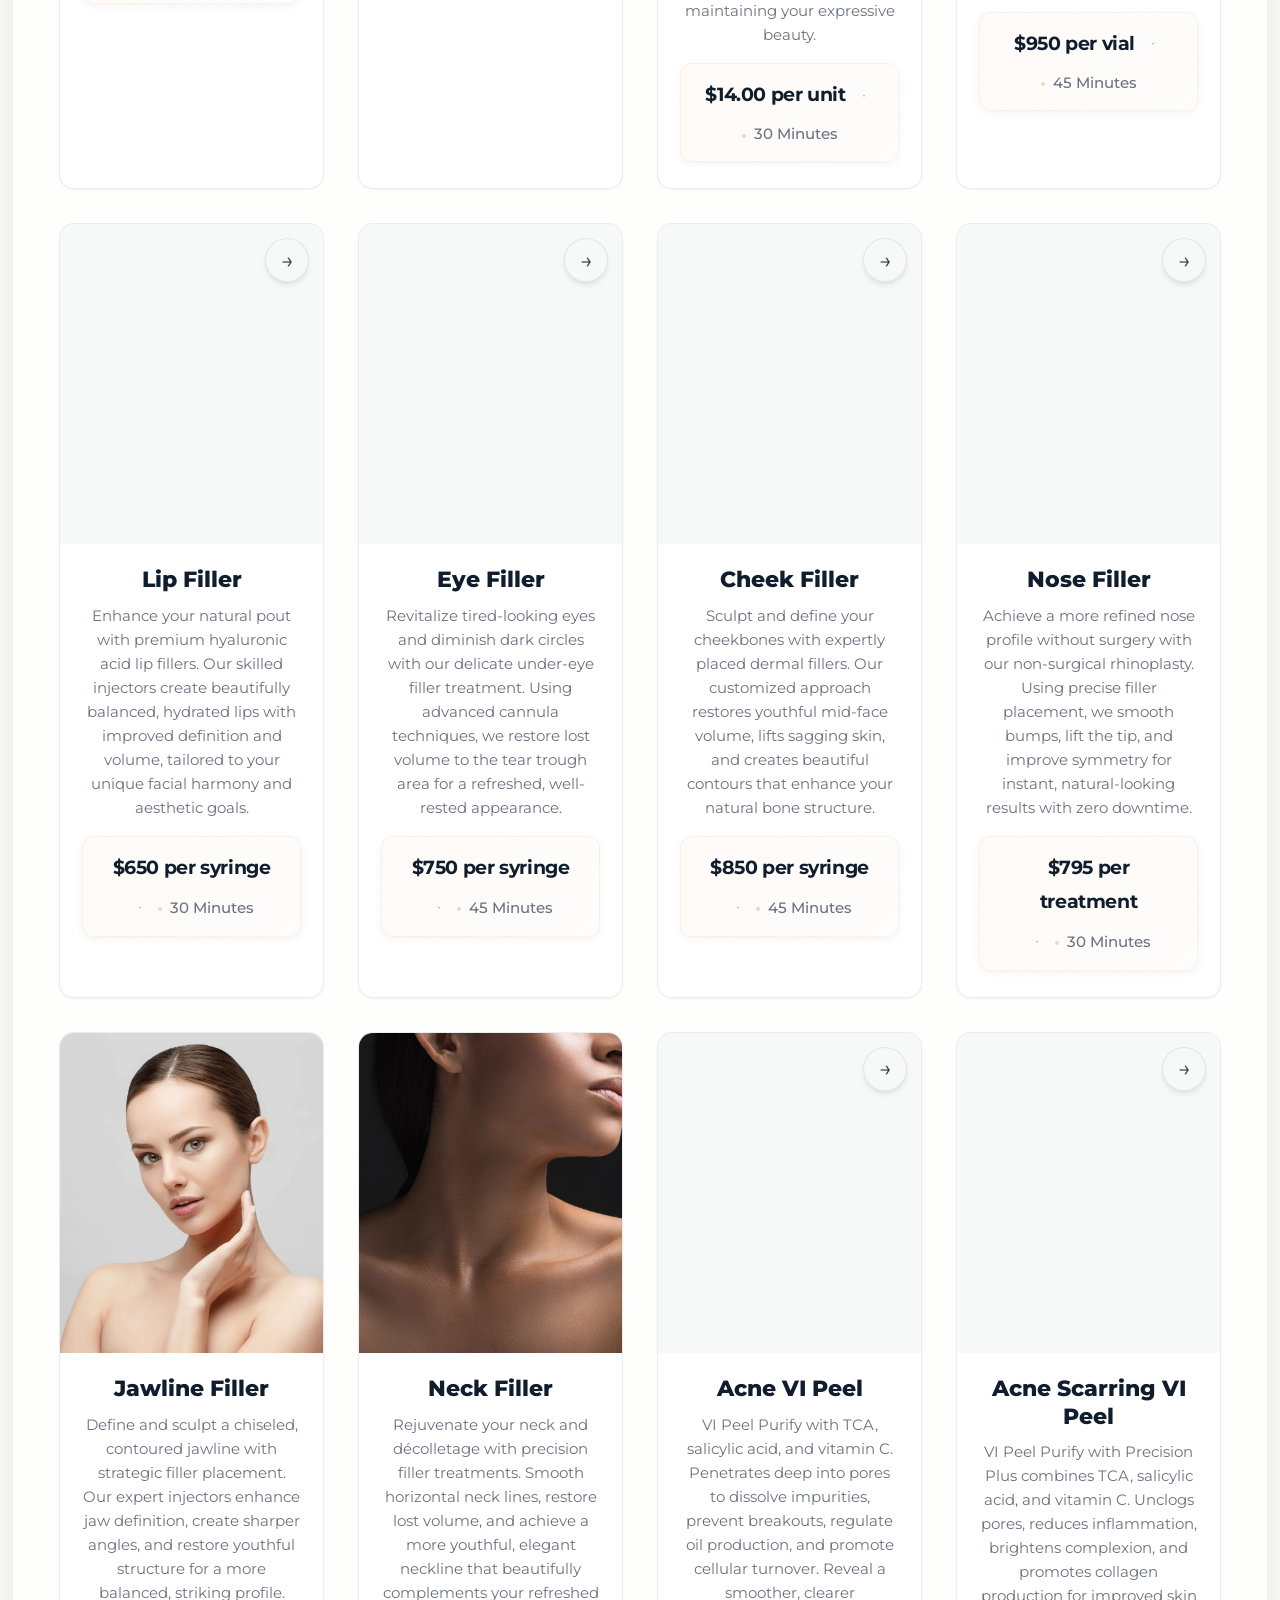
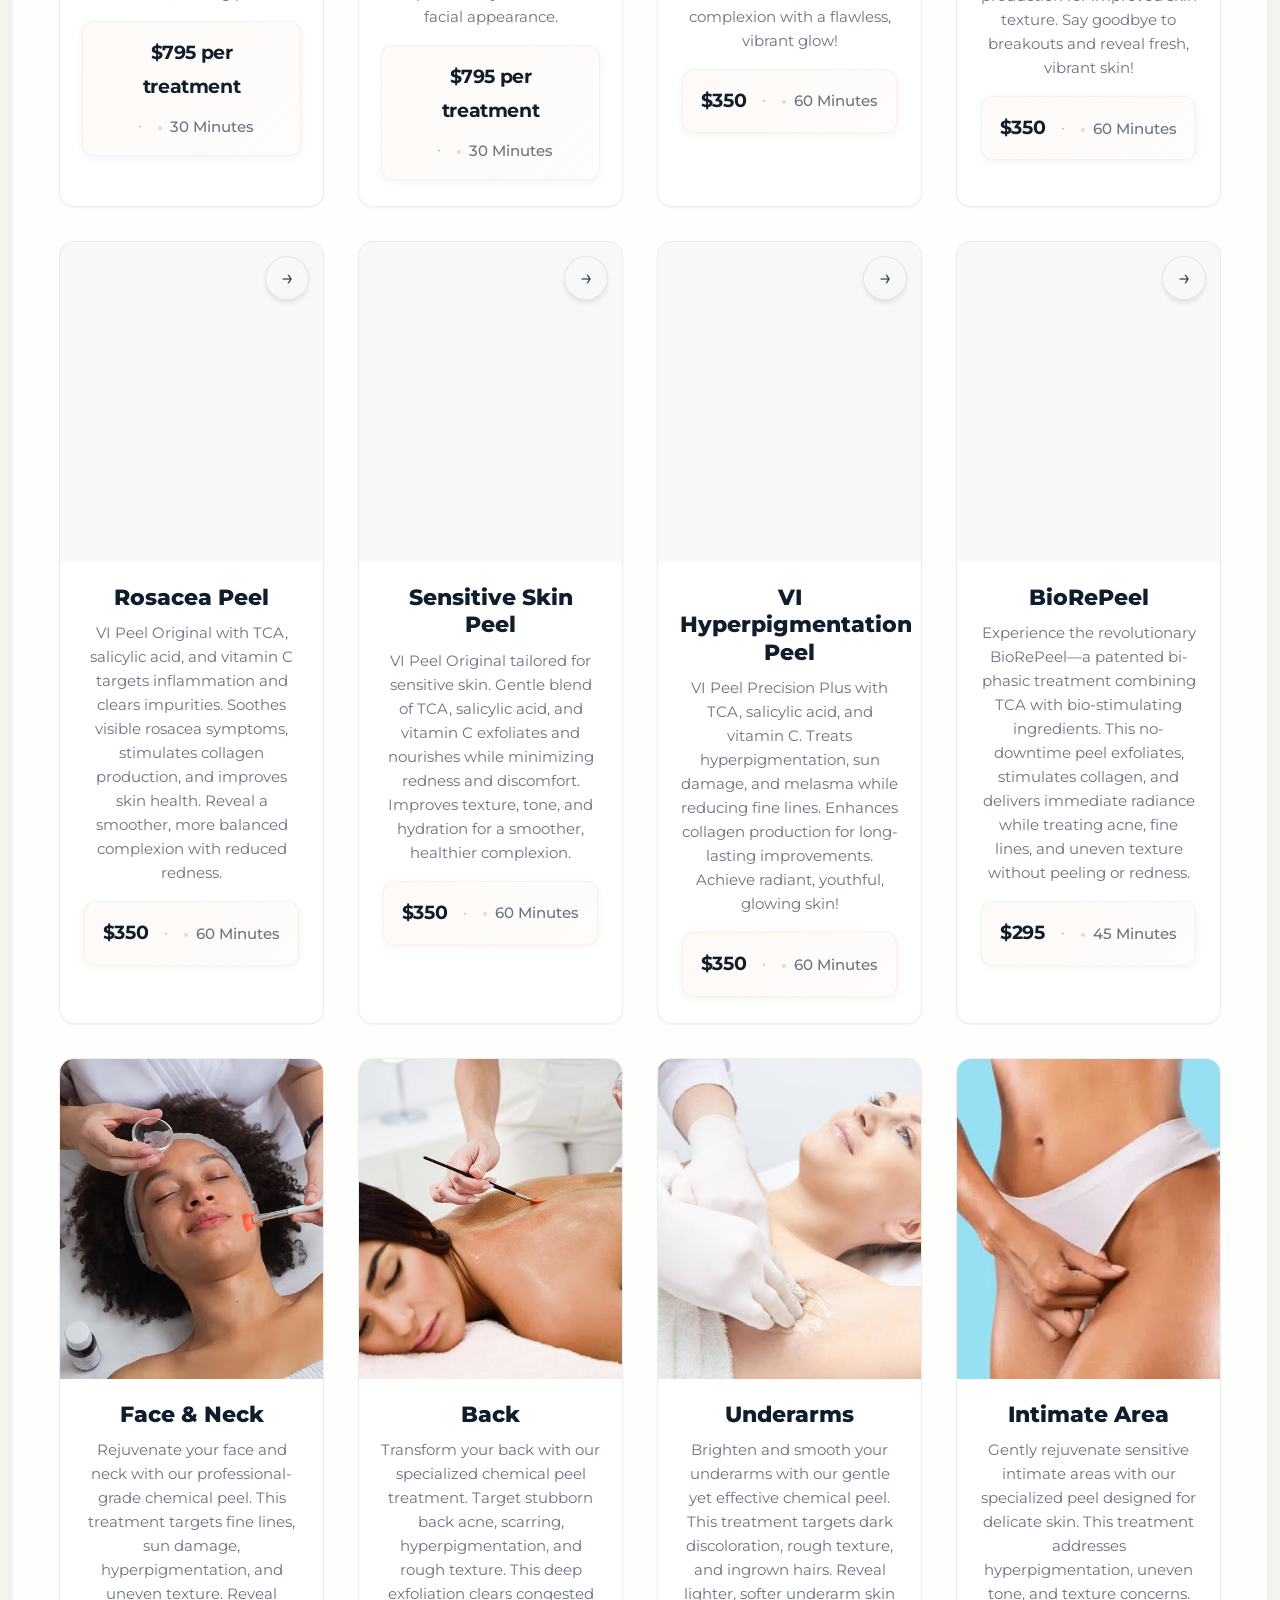
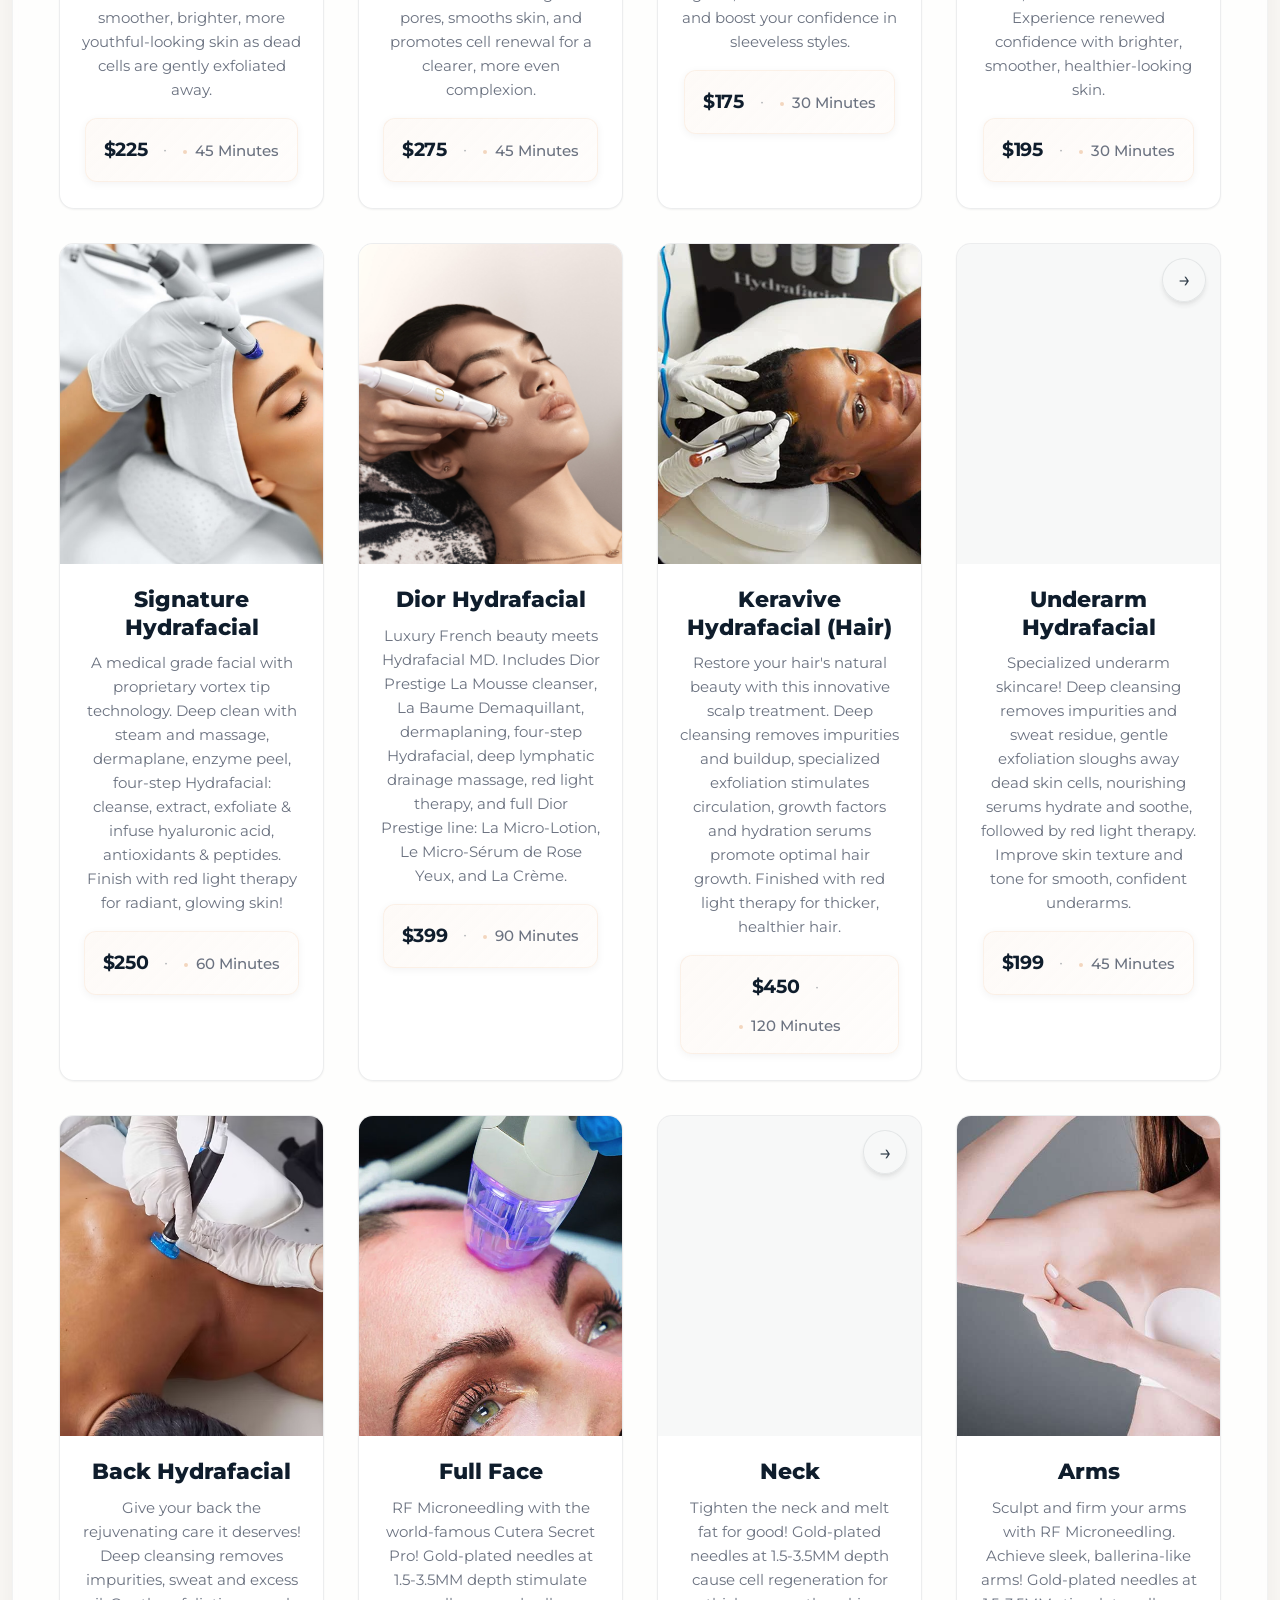
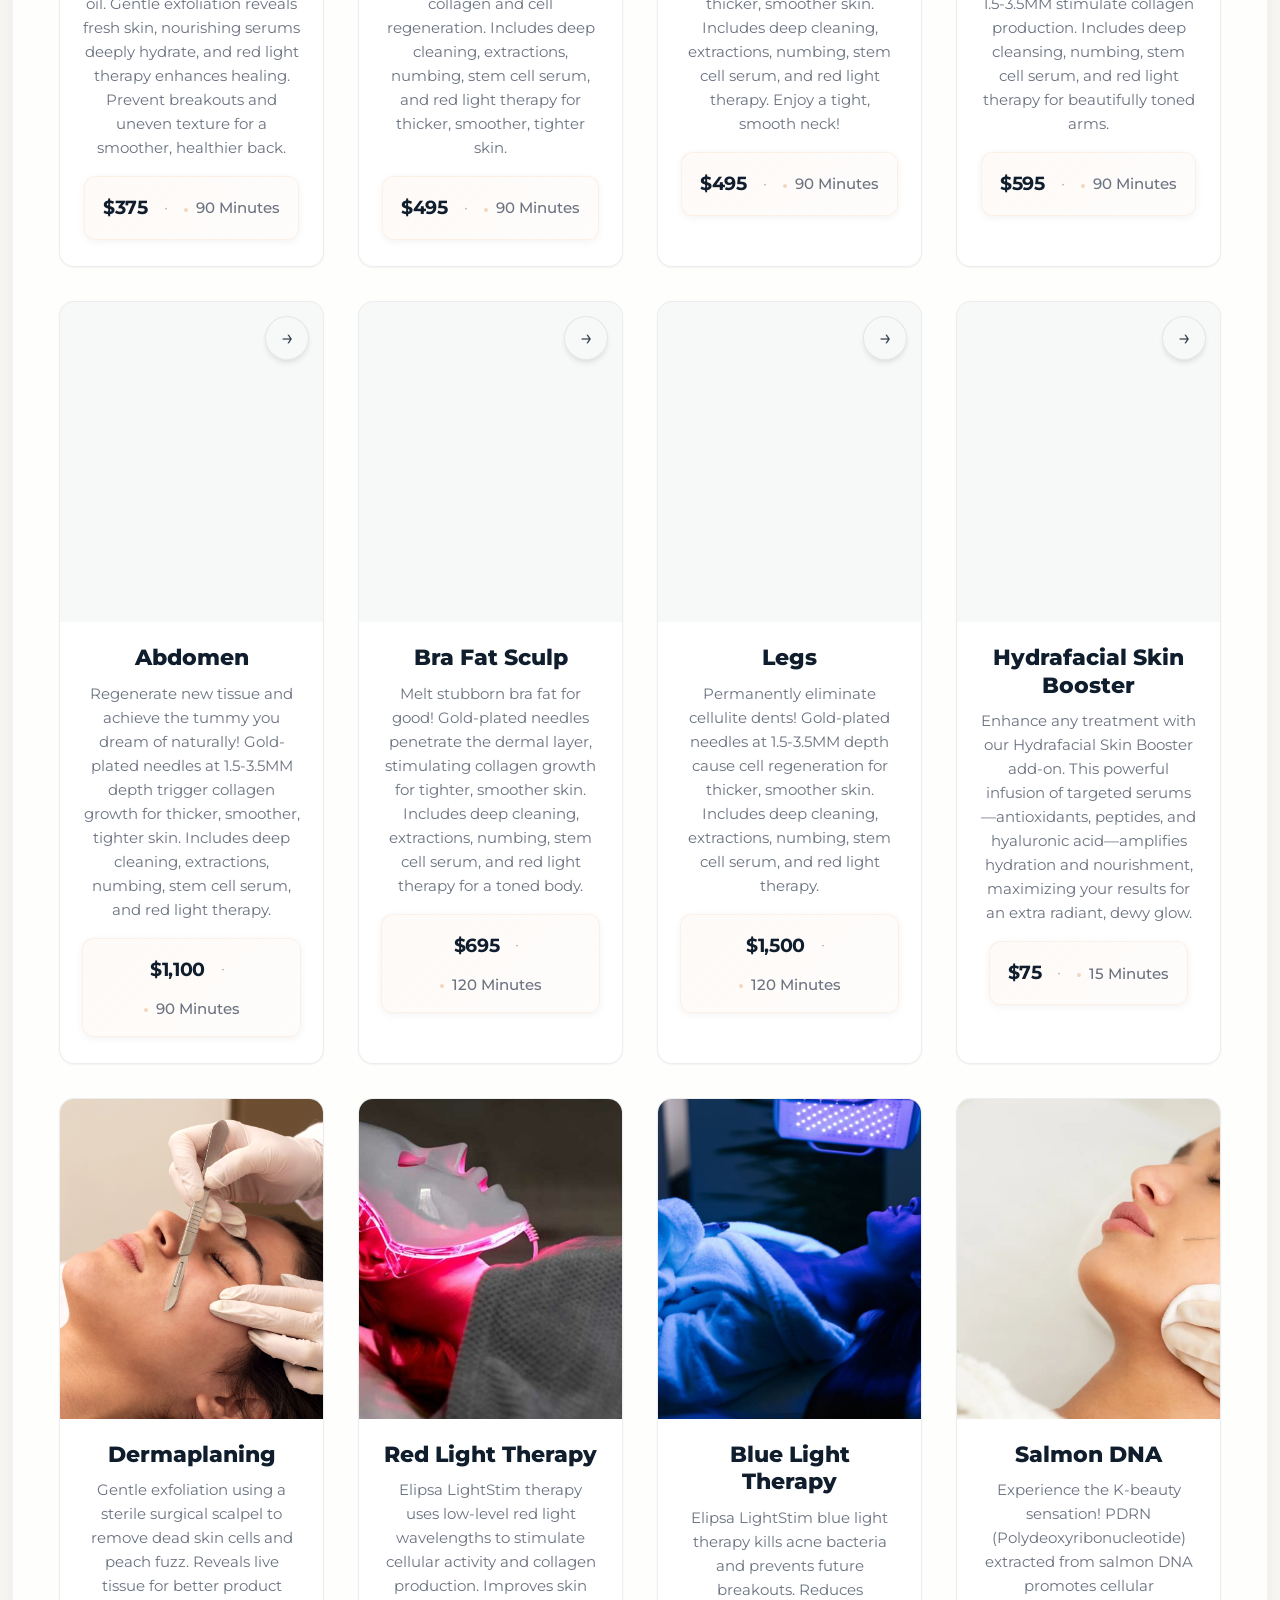
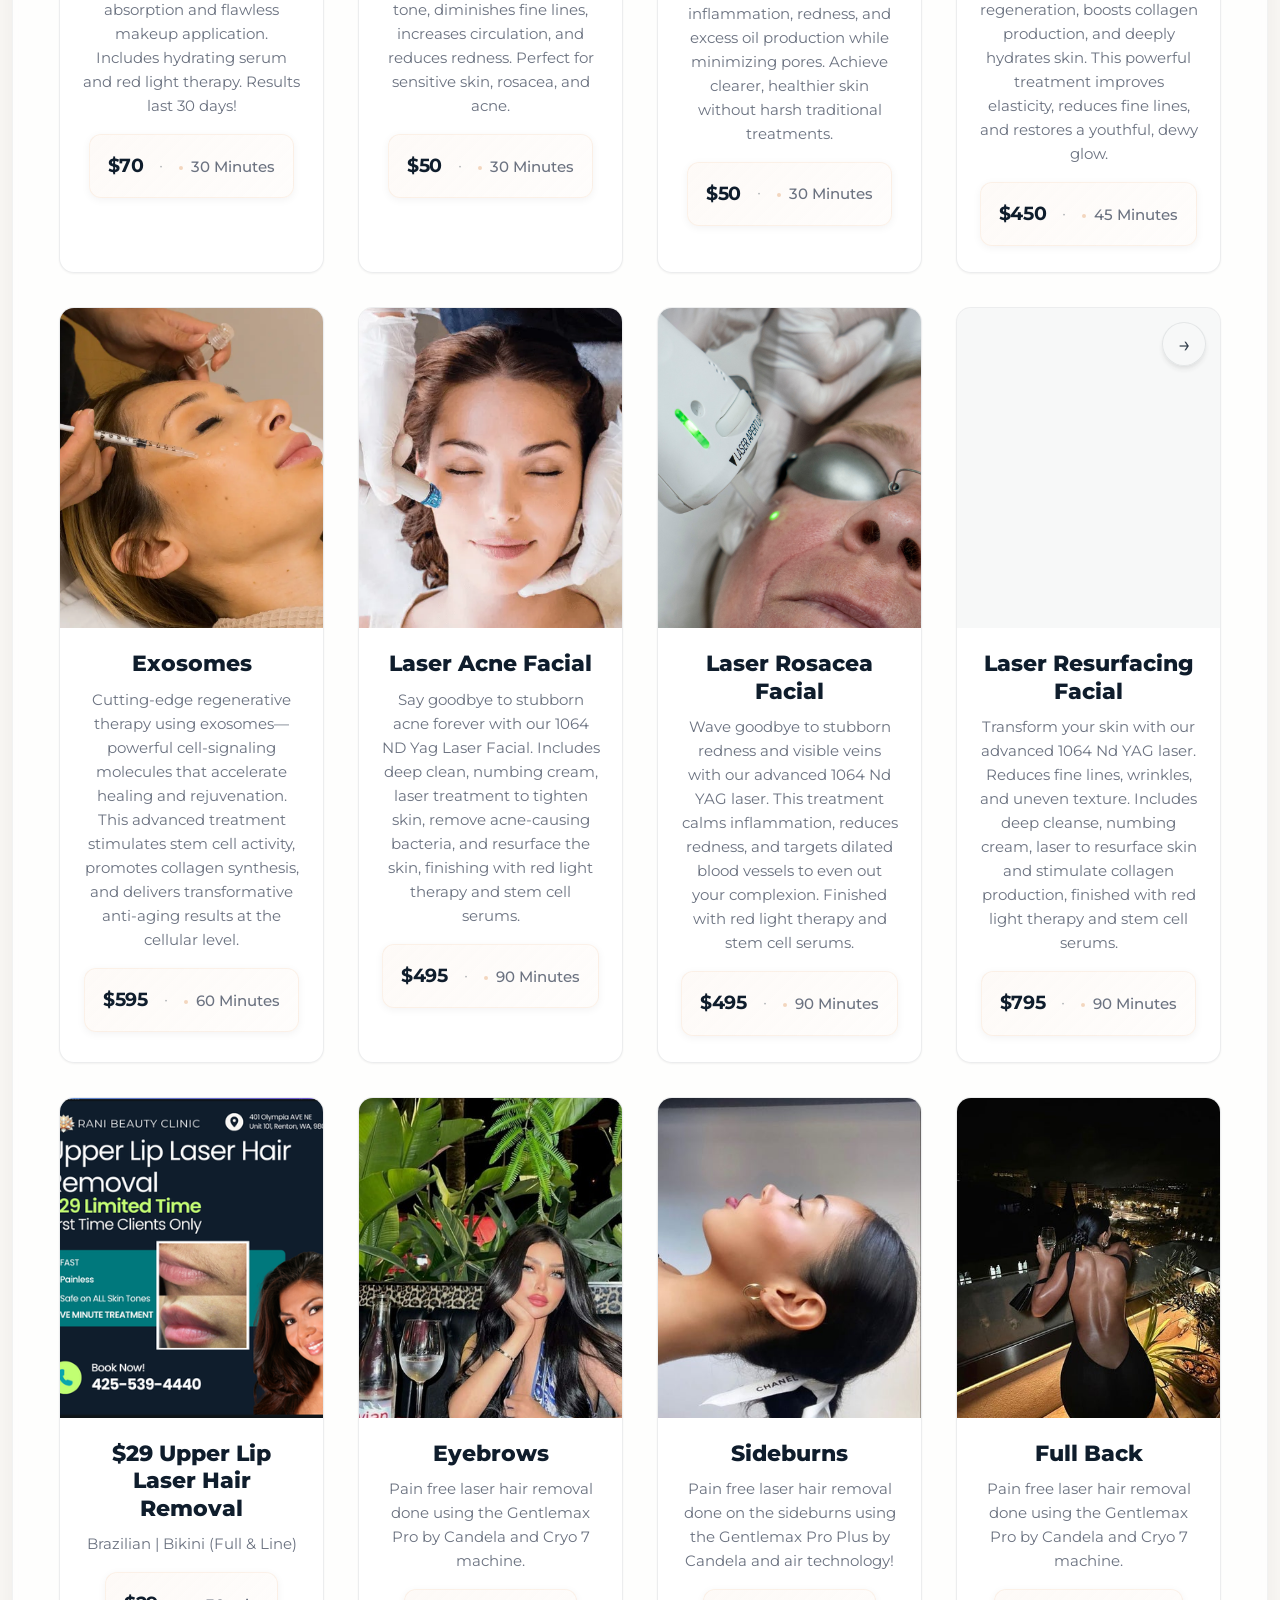
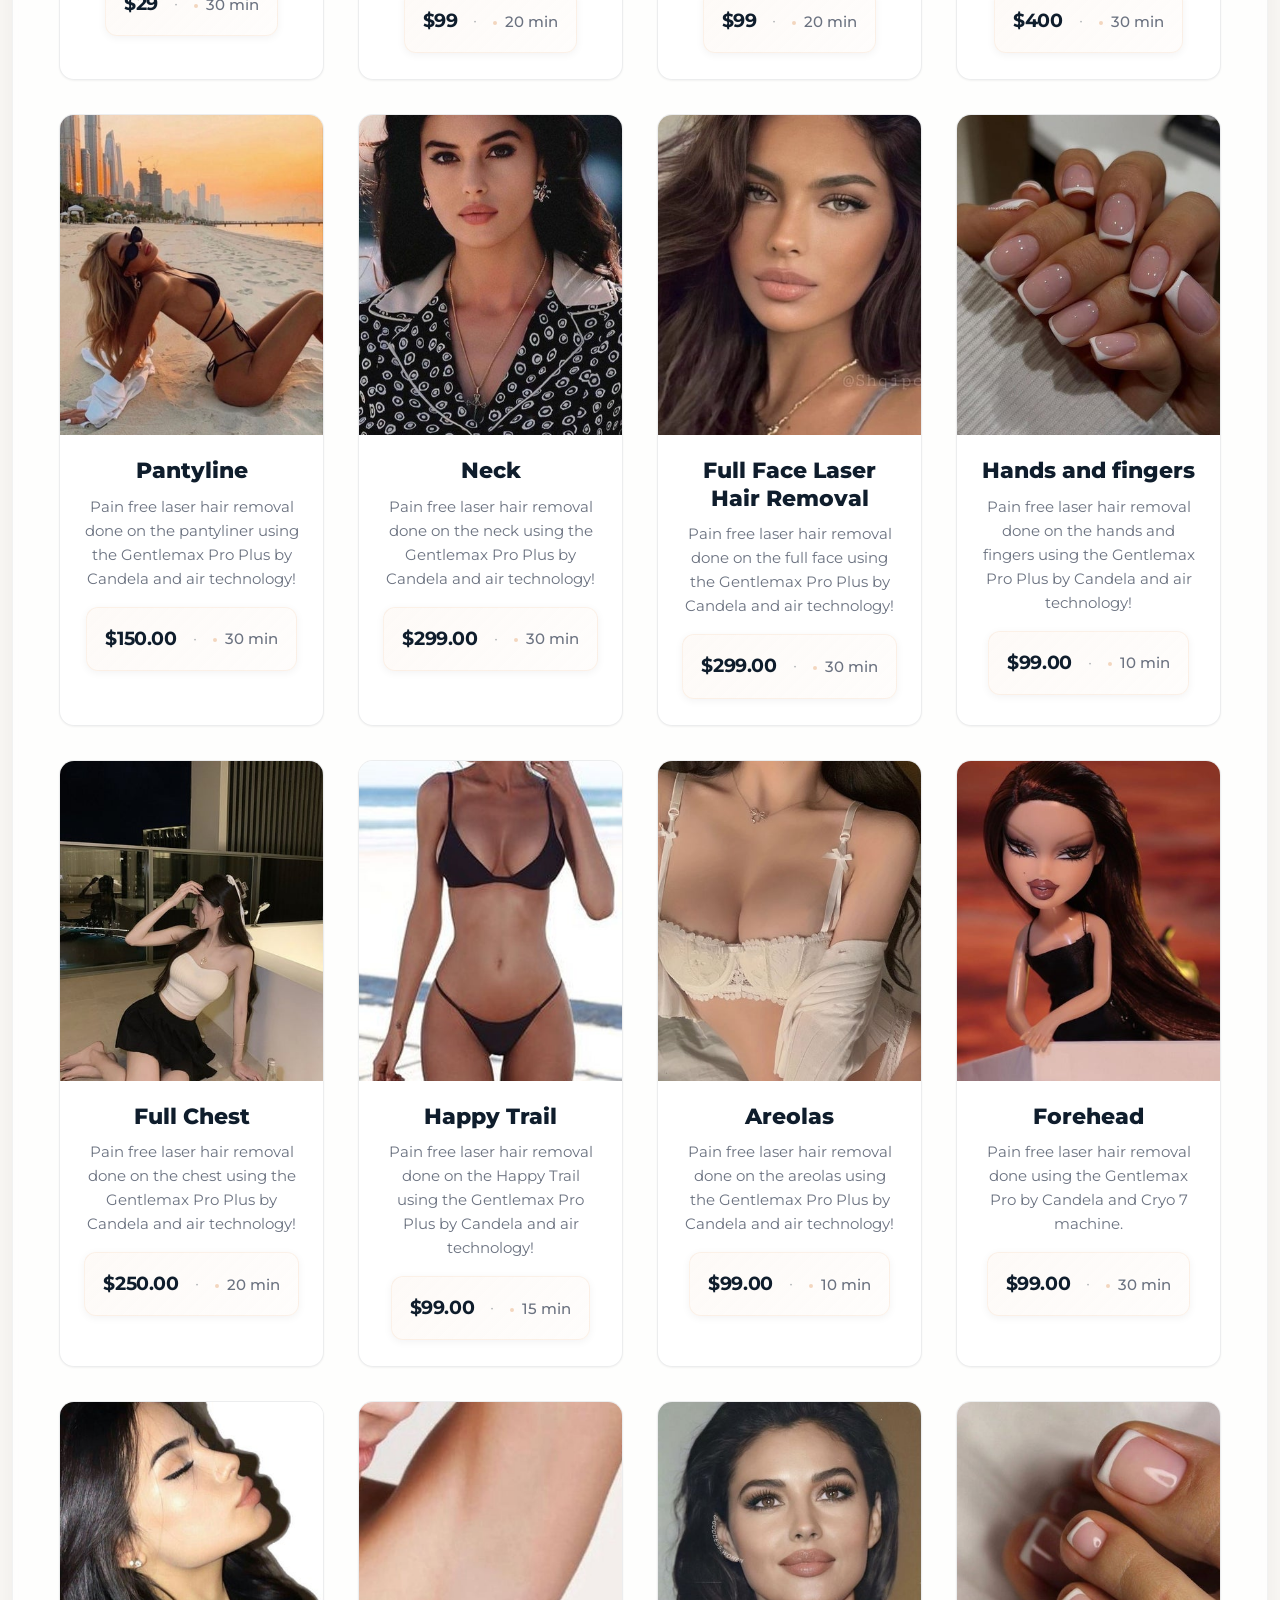
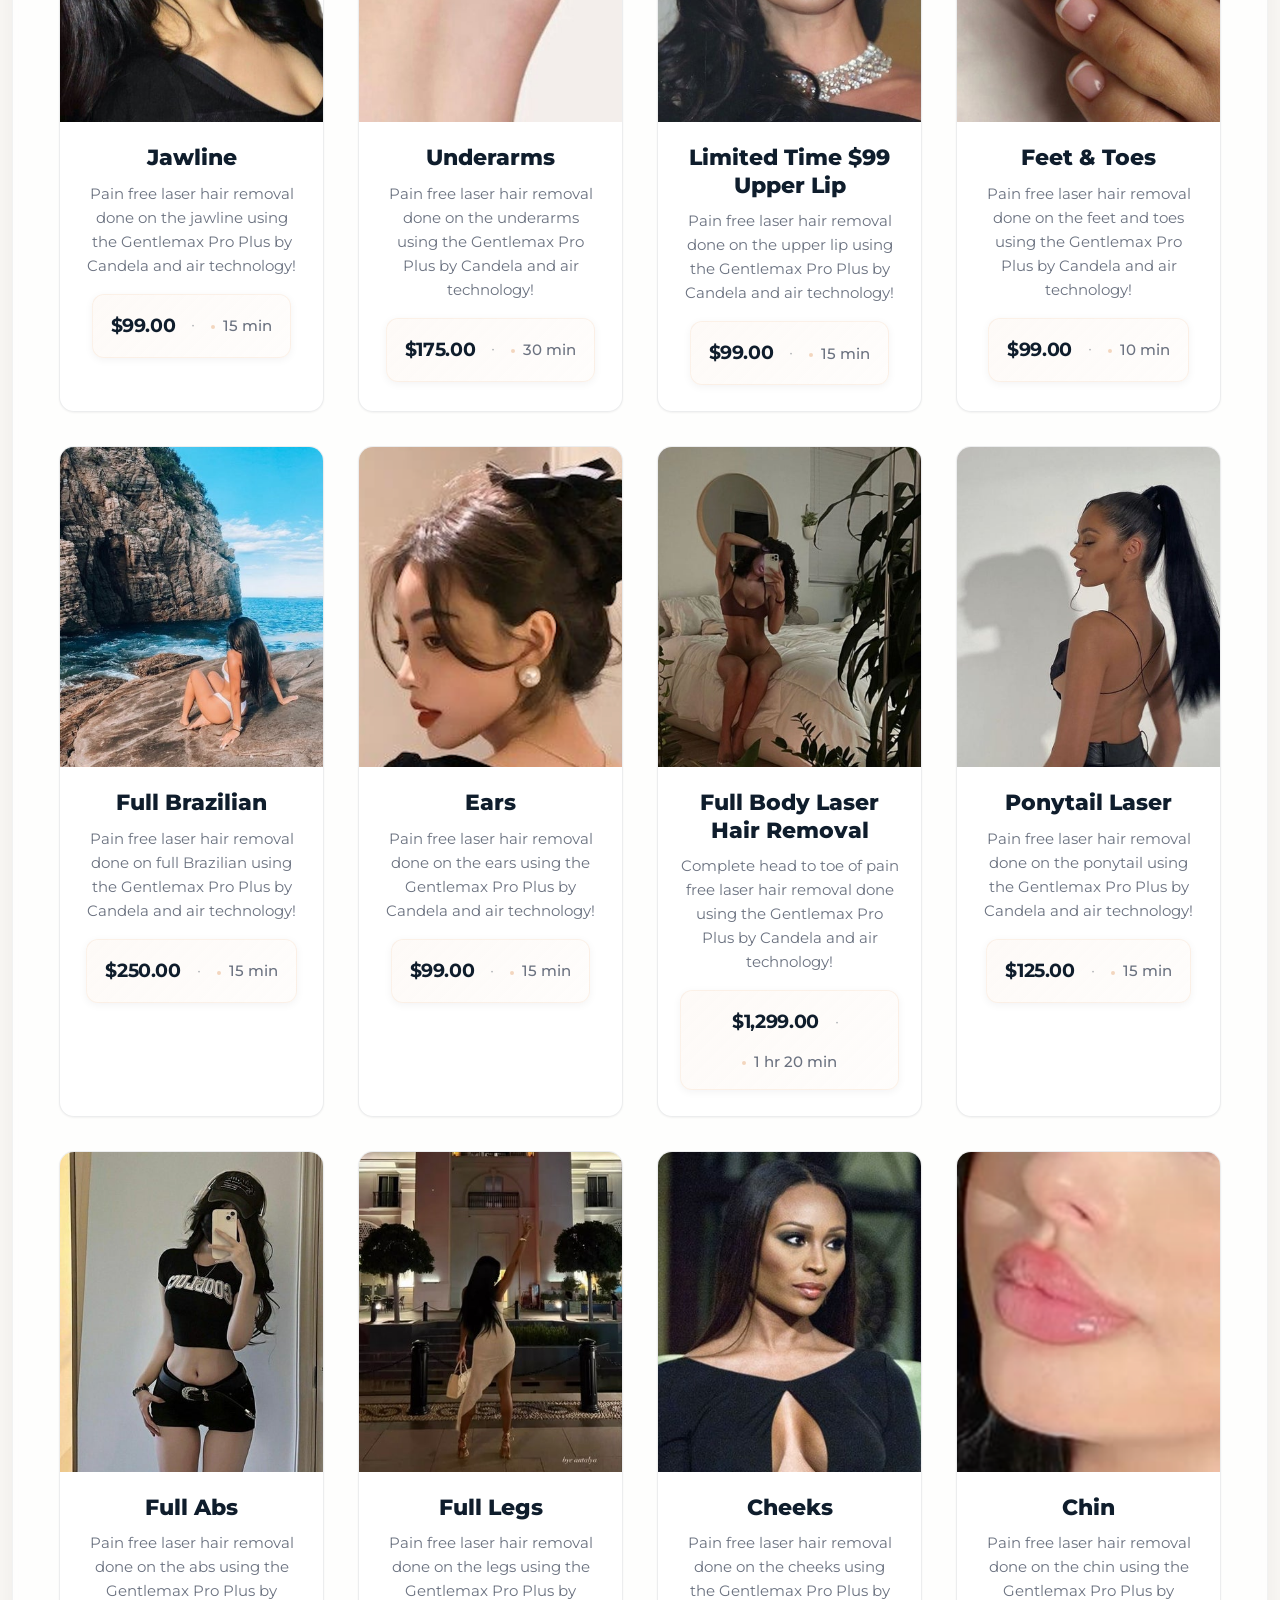
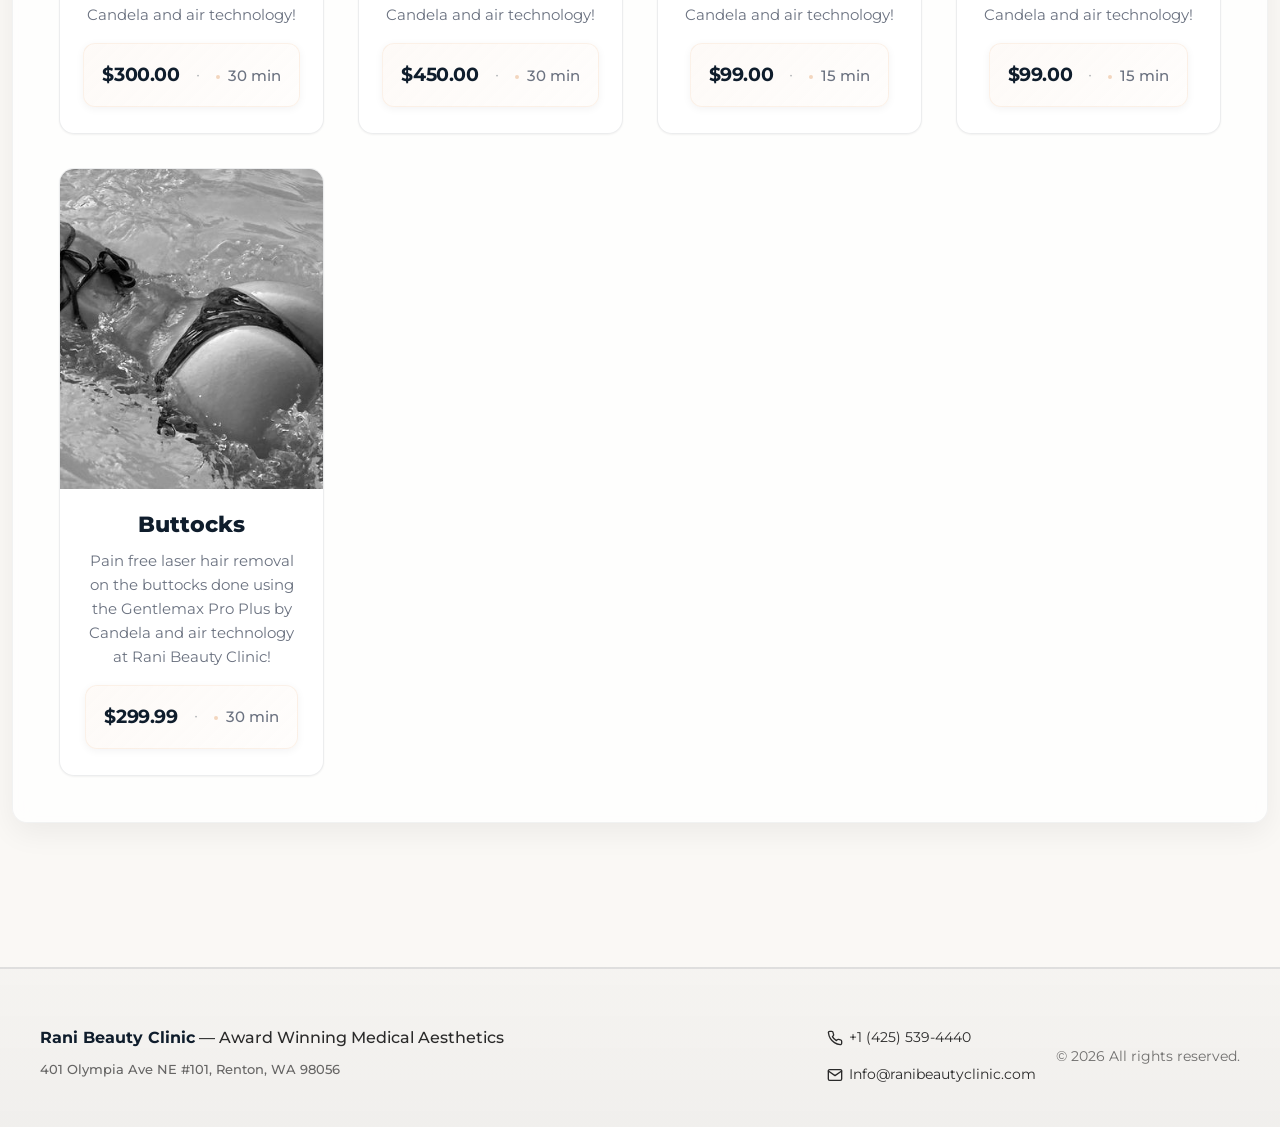
==== commit 3b0e1ed9: "save point" ====
--- a/index.html
+++ b/index.html
@@ -3107,7 +3107,7 @@
                     </button>
                     <div class="mobile-nav-content" style="display: none;">
                         <a href="how-it-works.html">How It Works</a>
-                        <a href="#before-after">Before & After</a>
+                        <a href="before-after.html">Before & After</a>
                         <a href="#faqs">FAQs</a>
                         <a href="#blog">Blog</a>
                     </div>
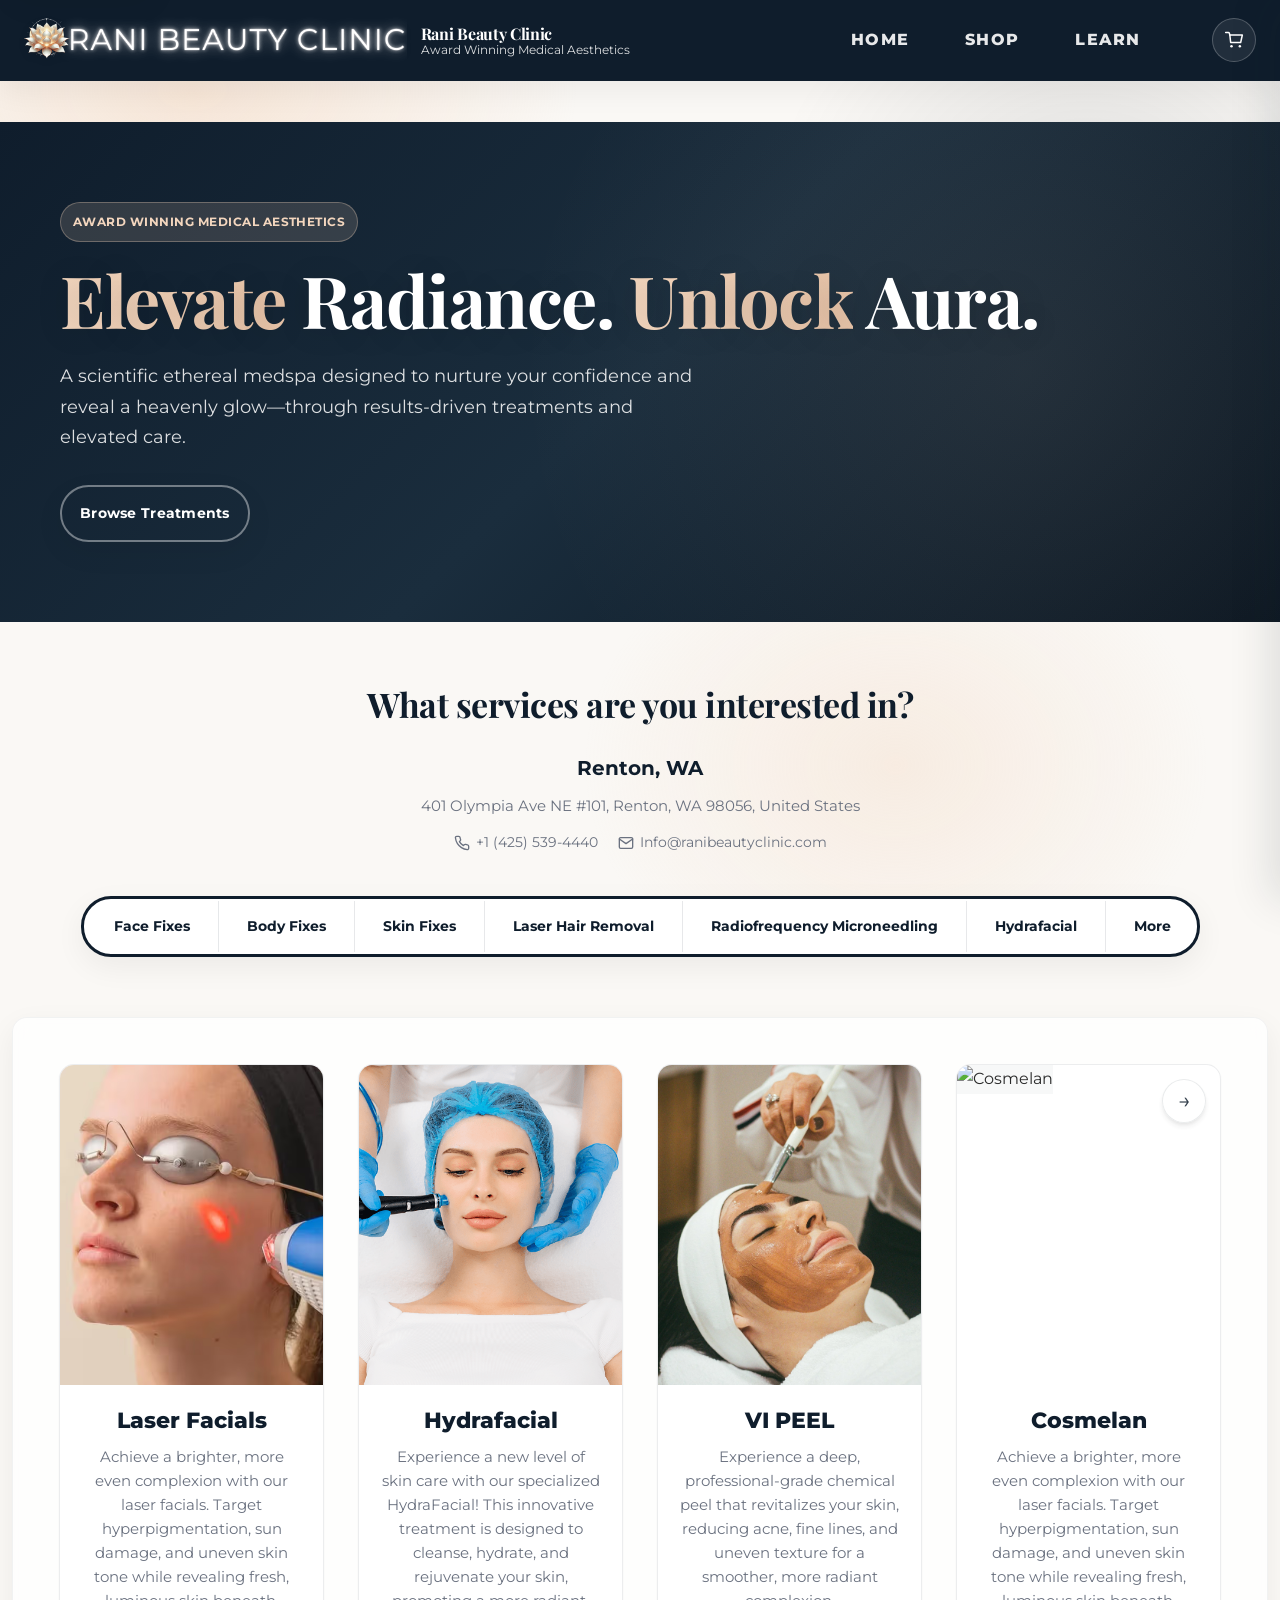
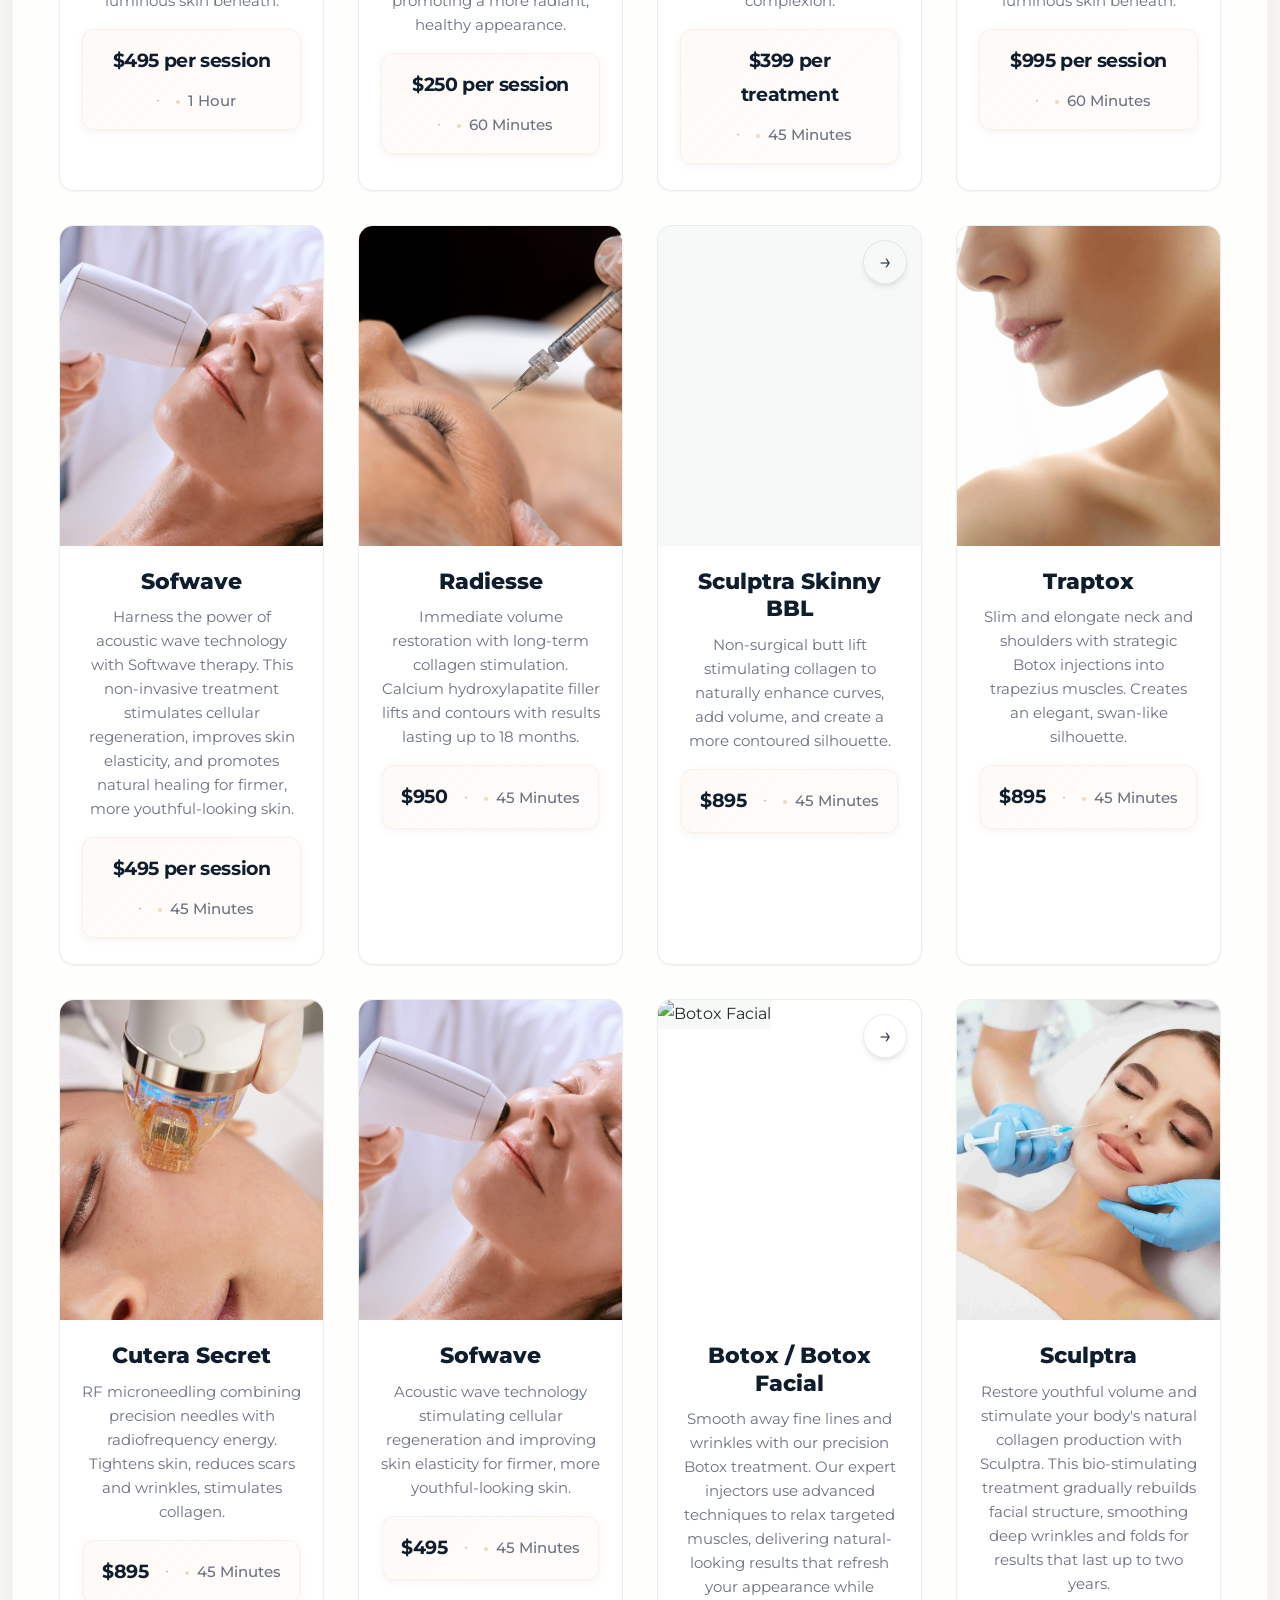
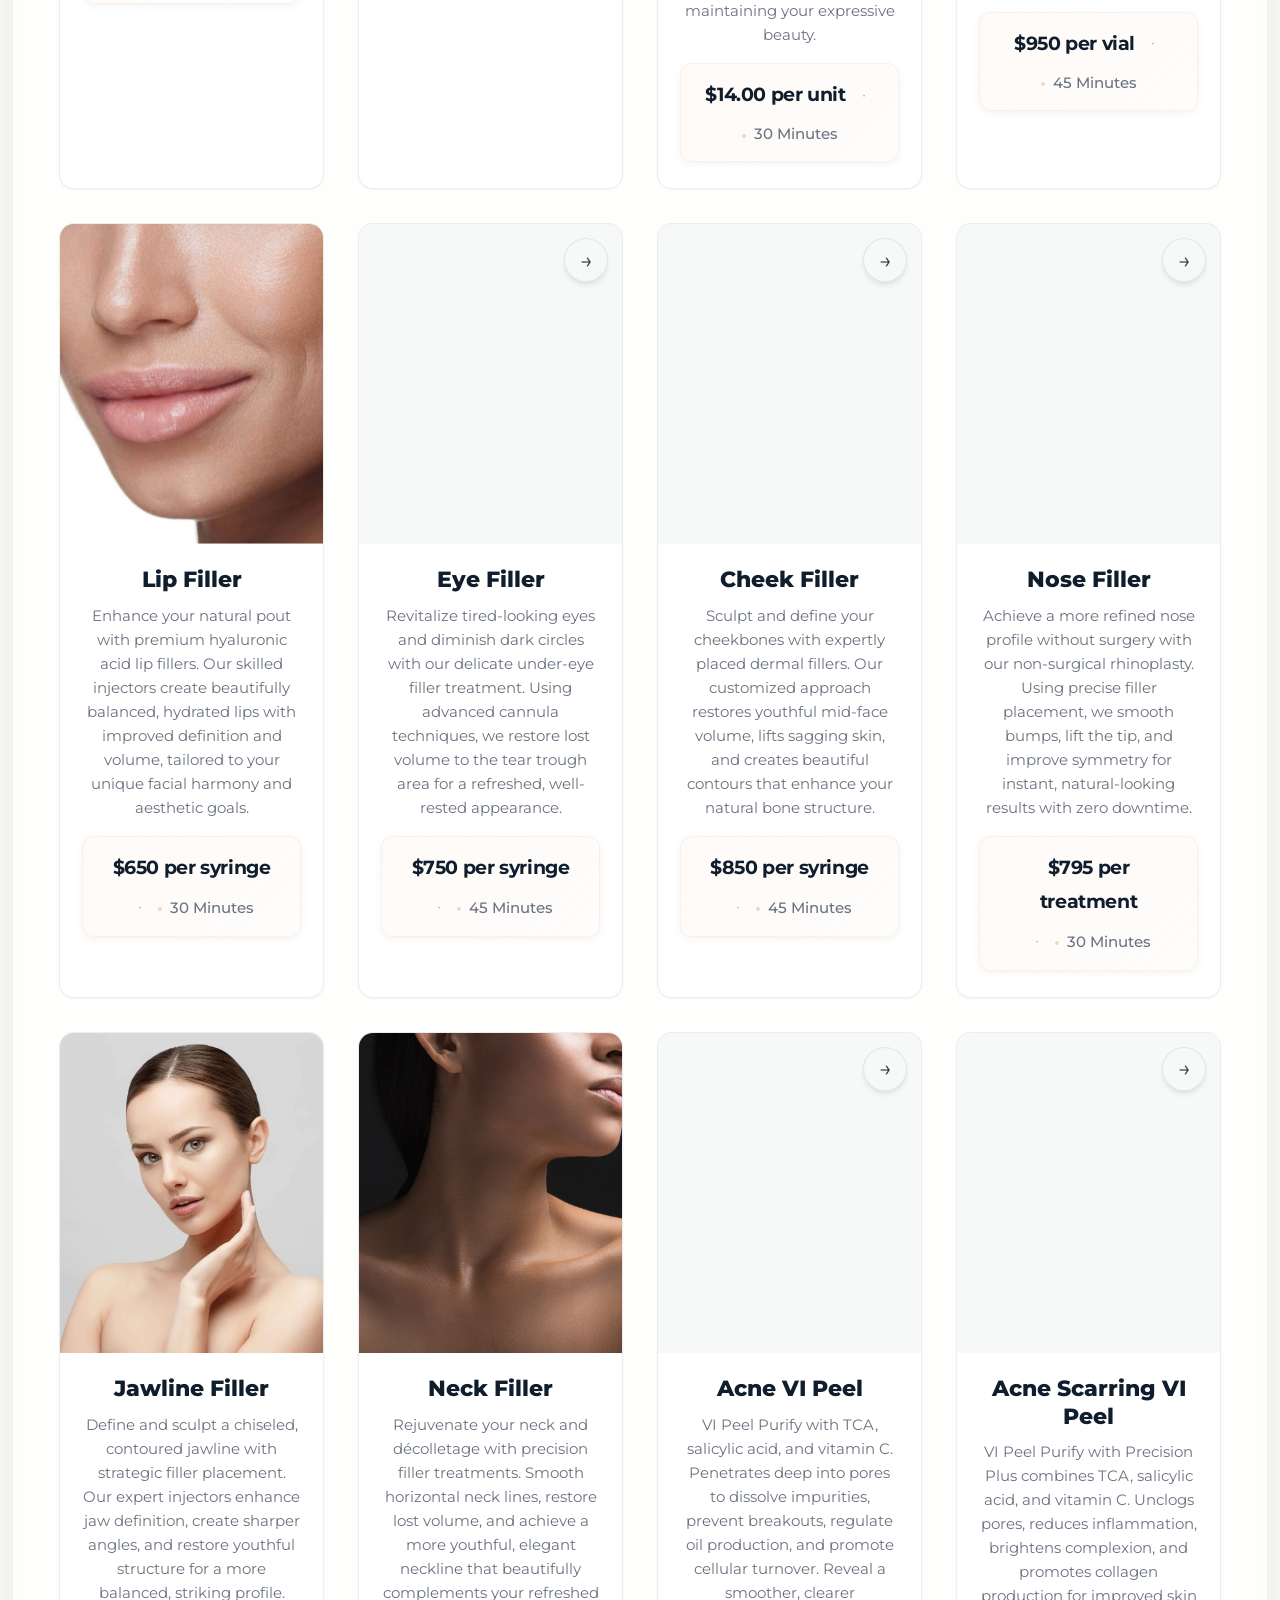
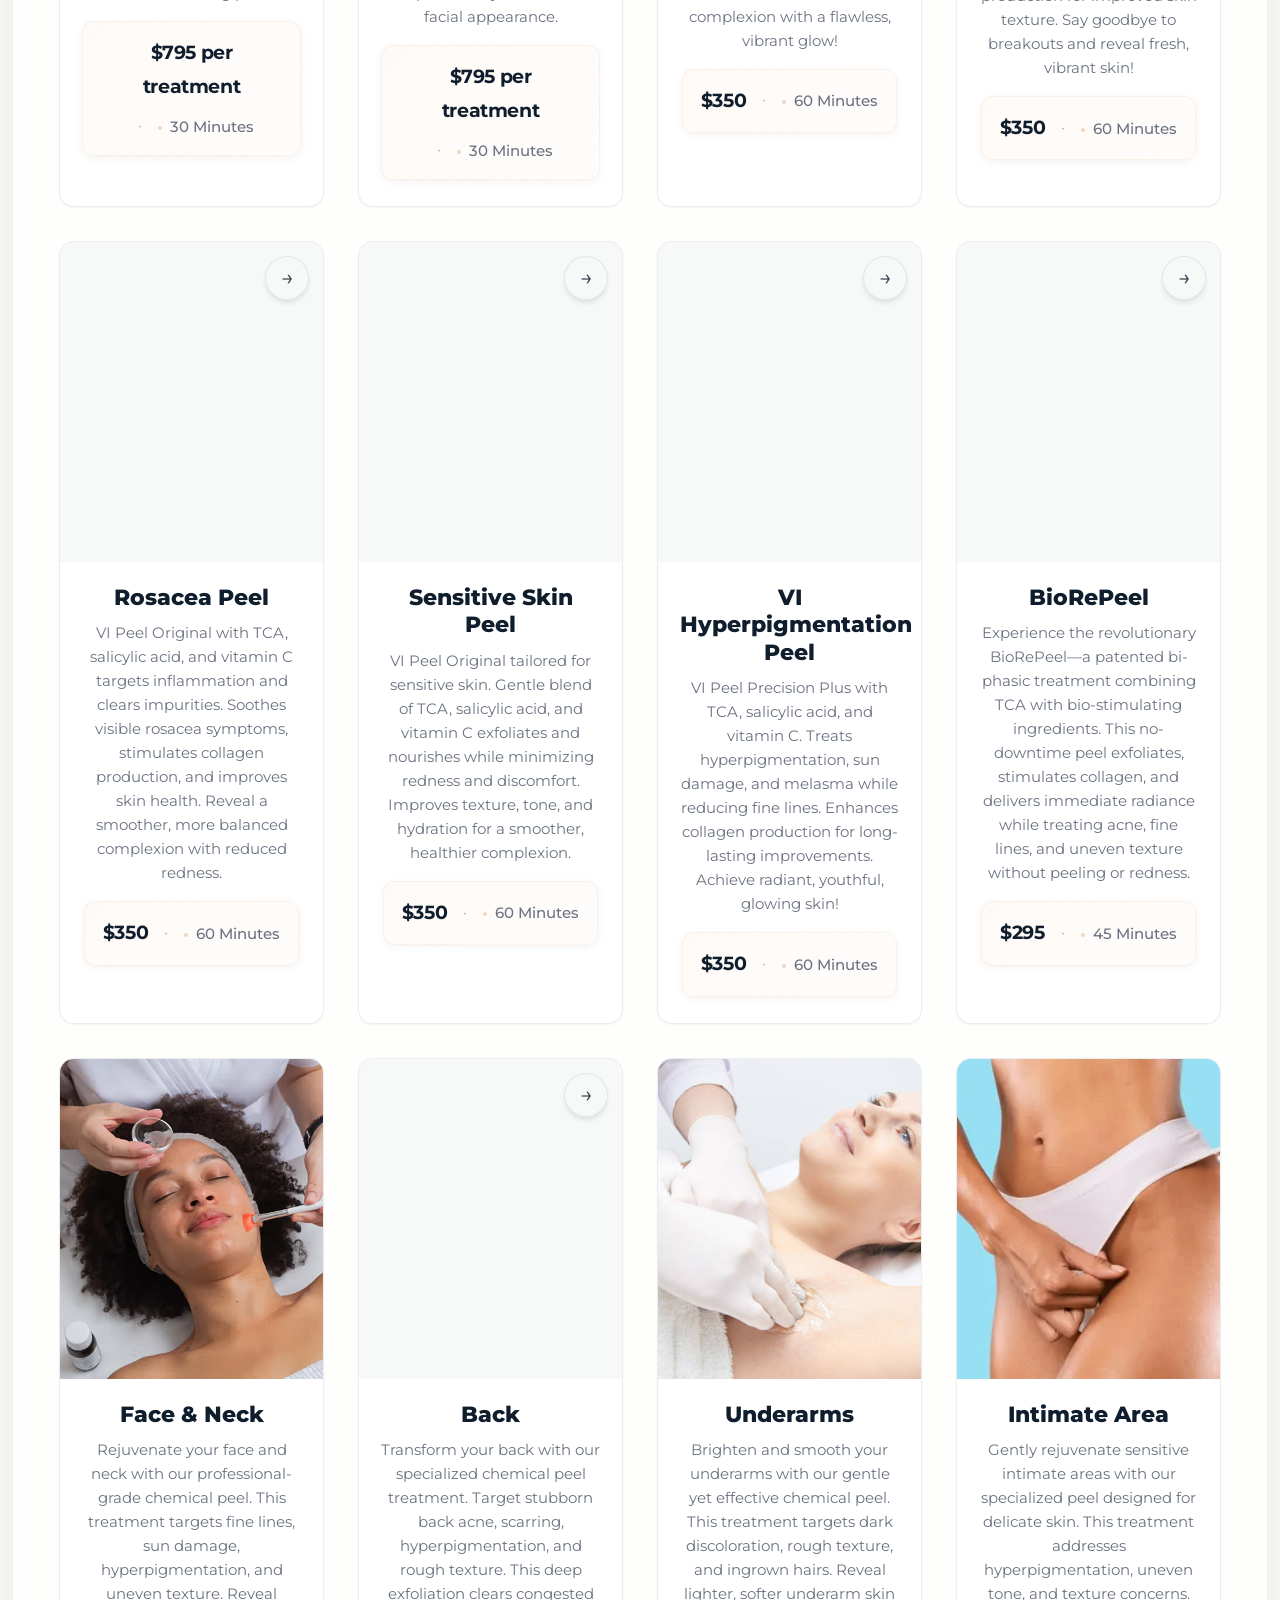
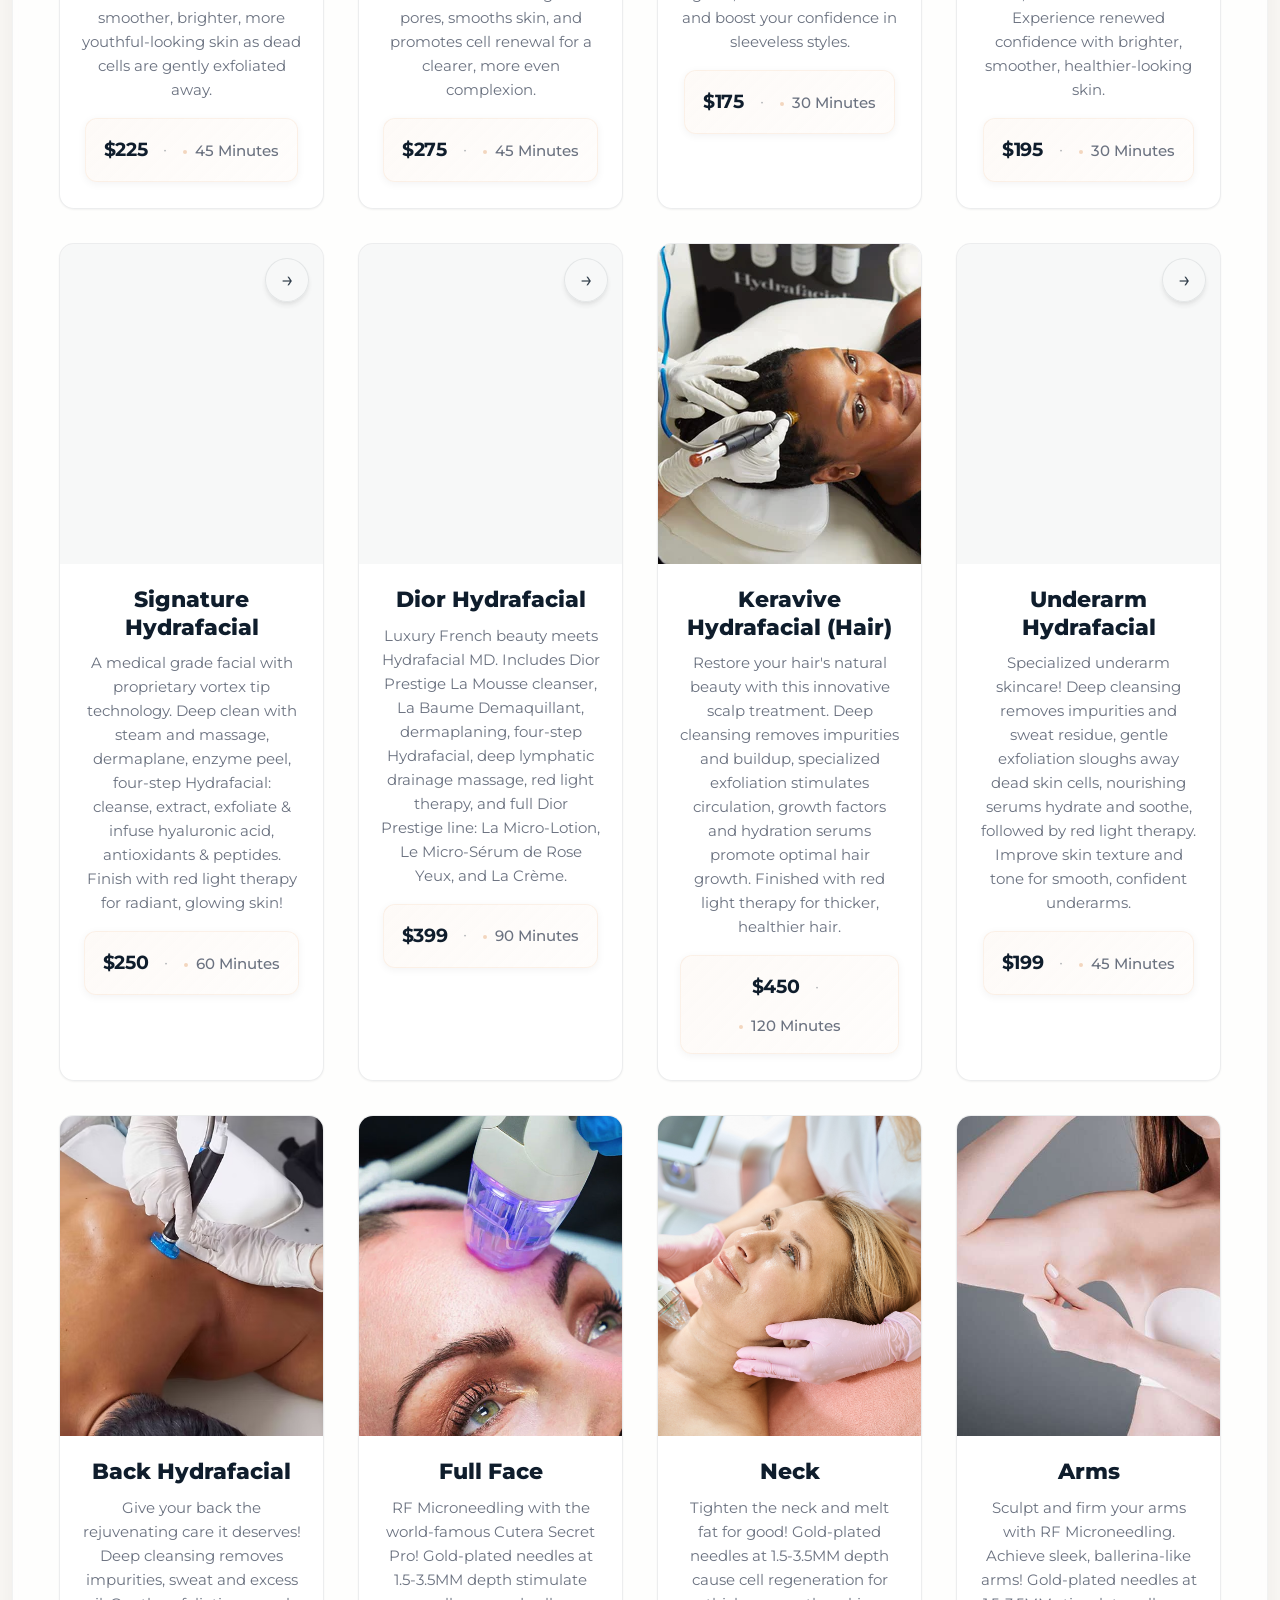
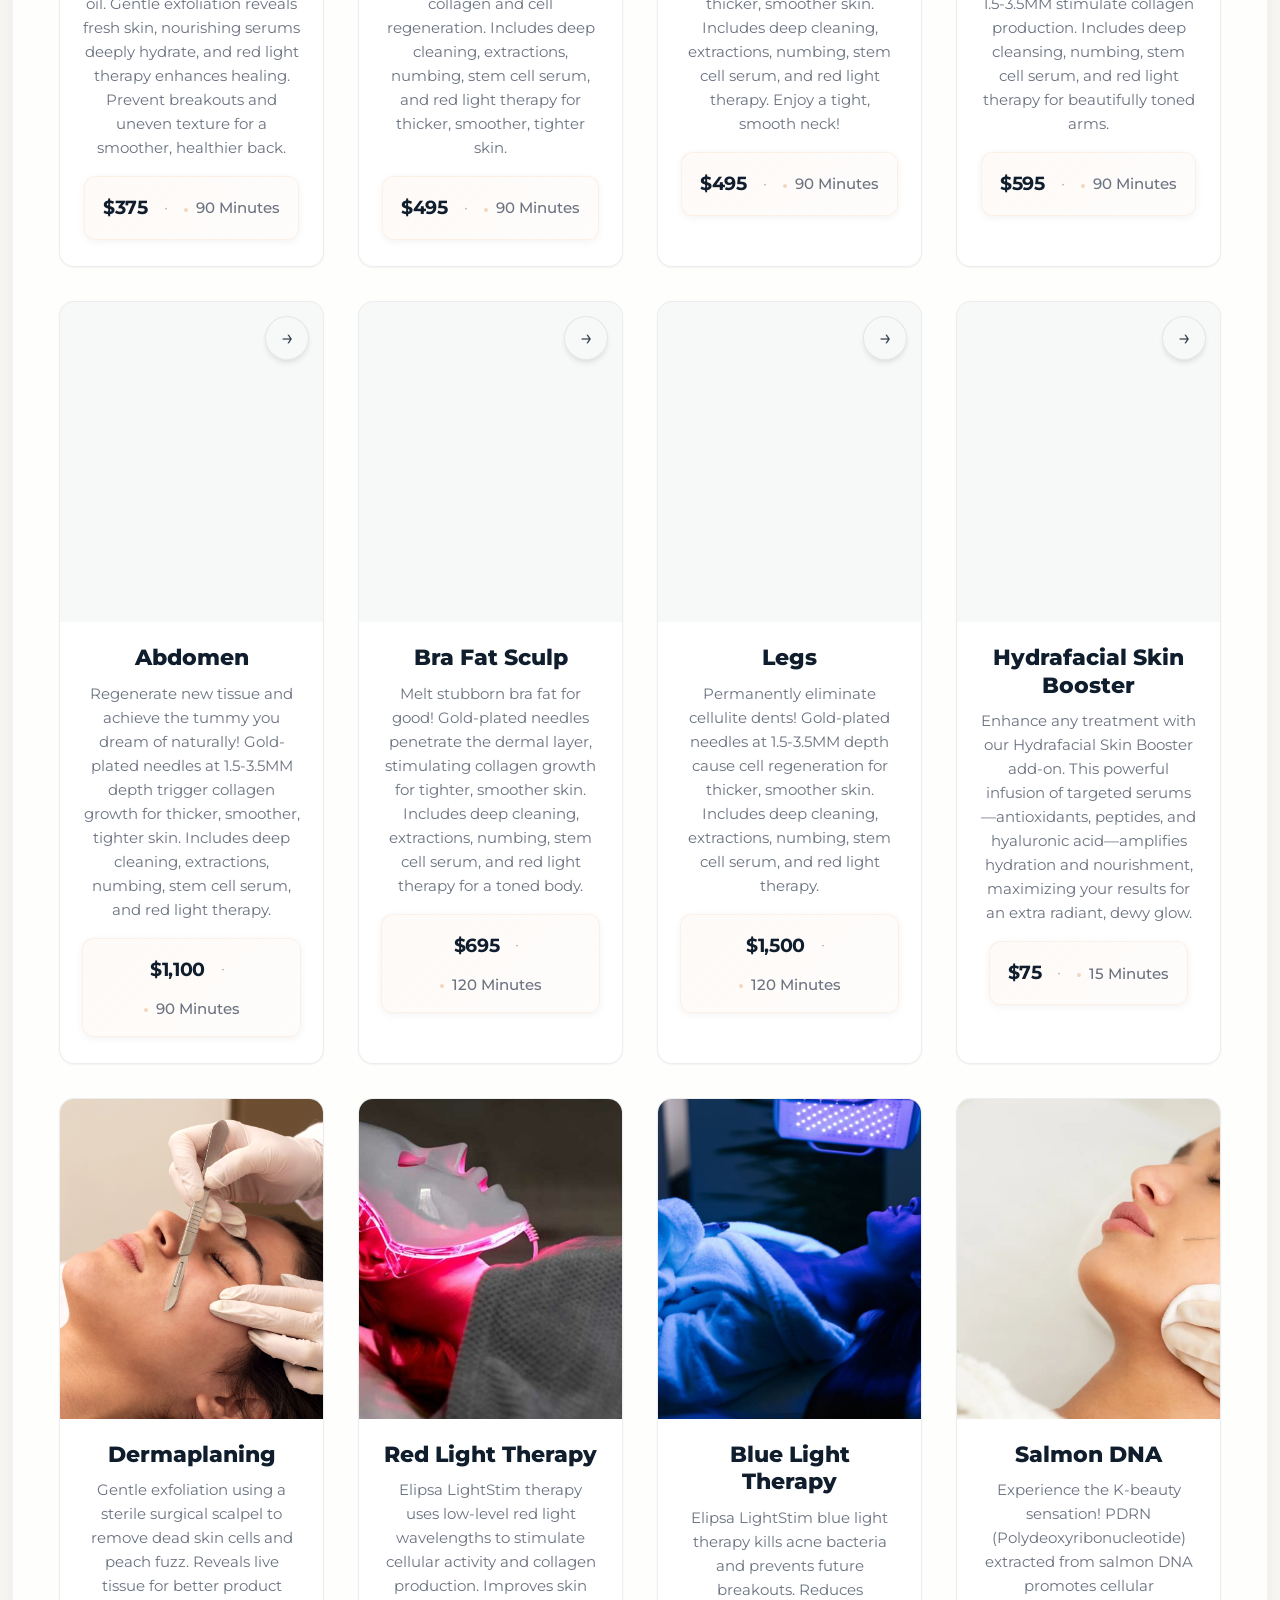
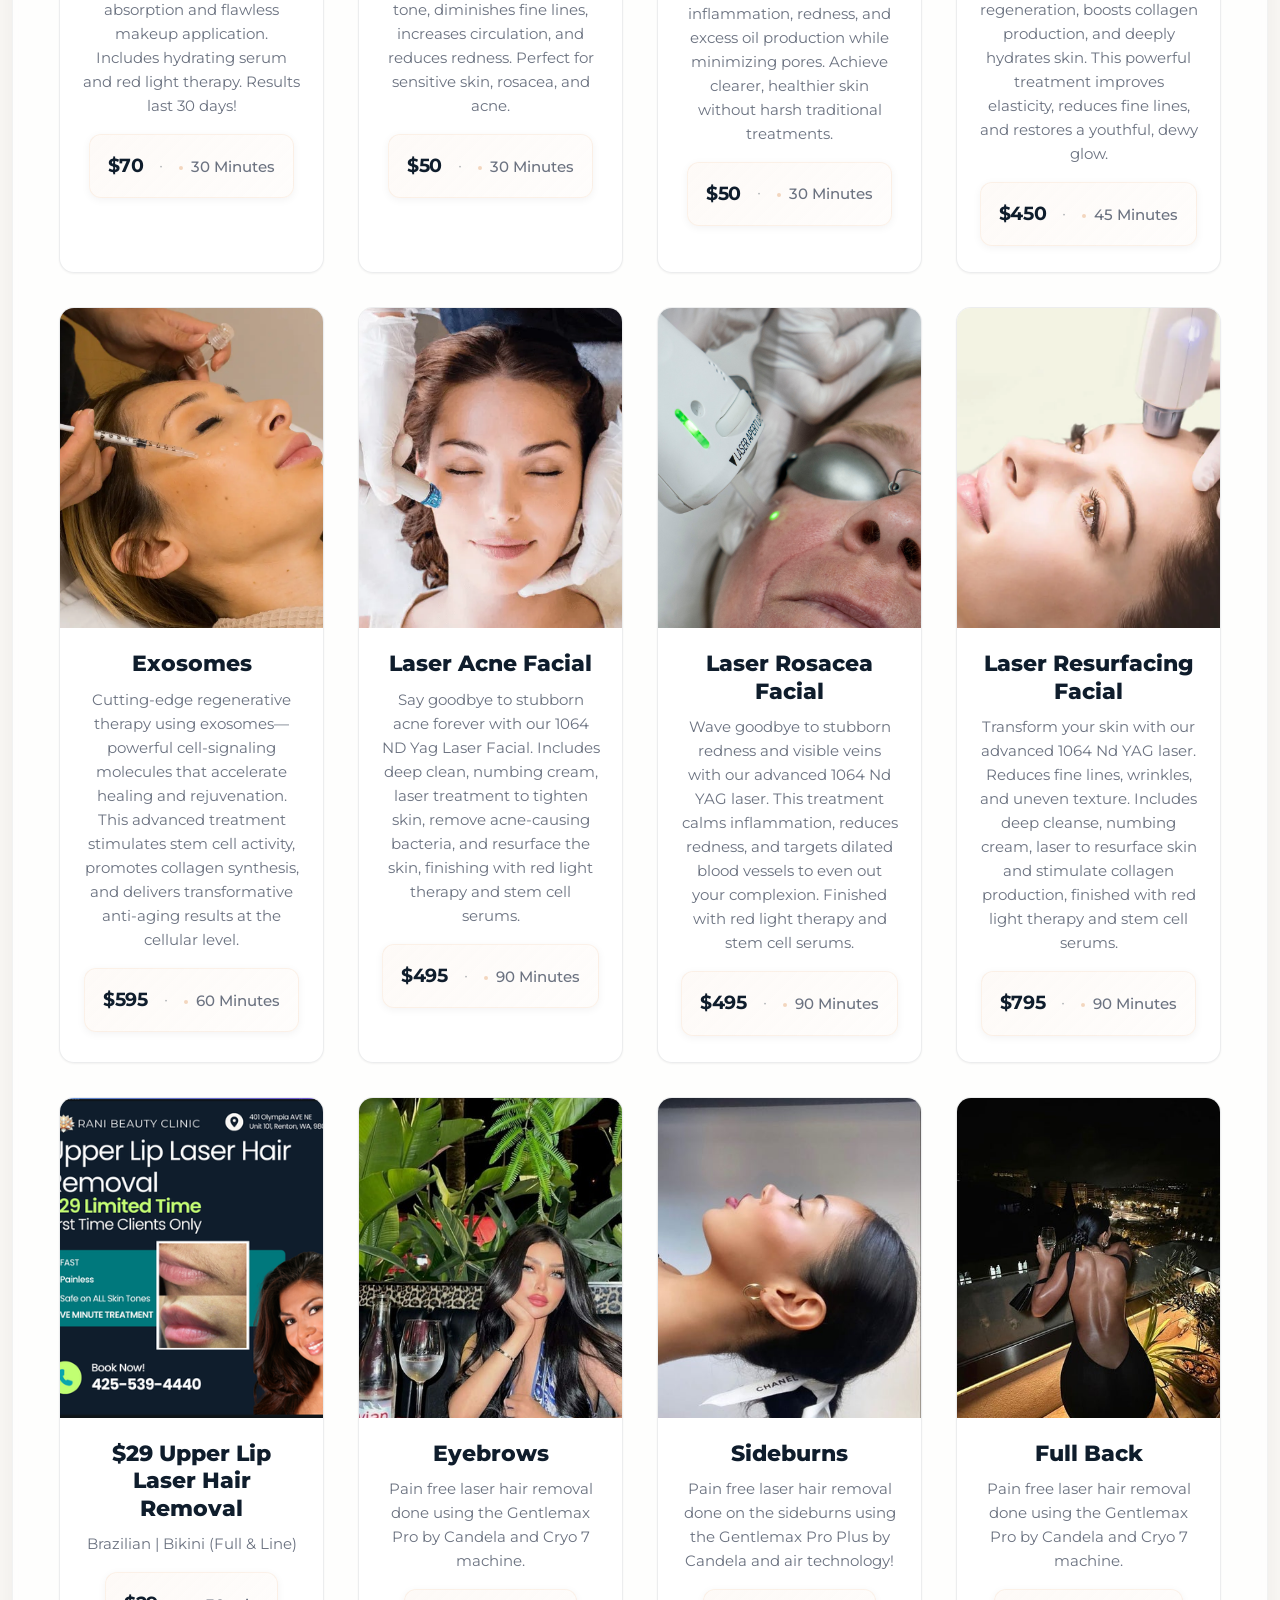
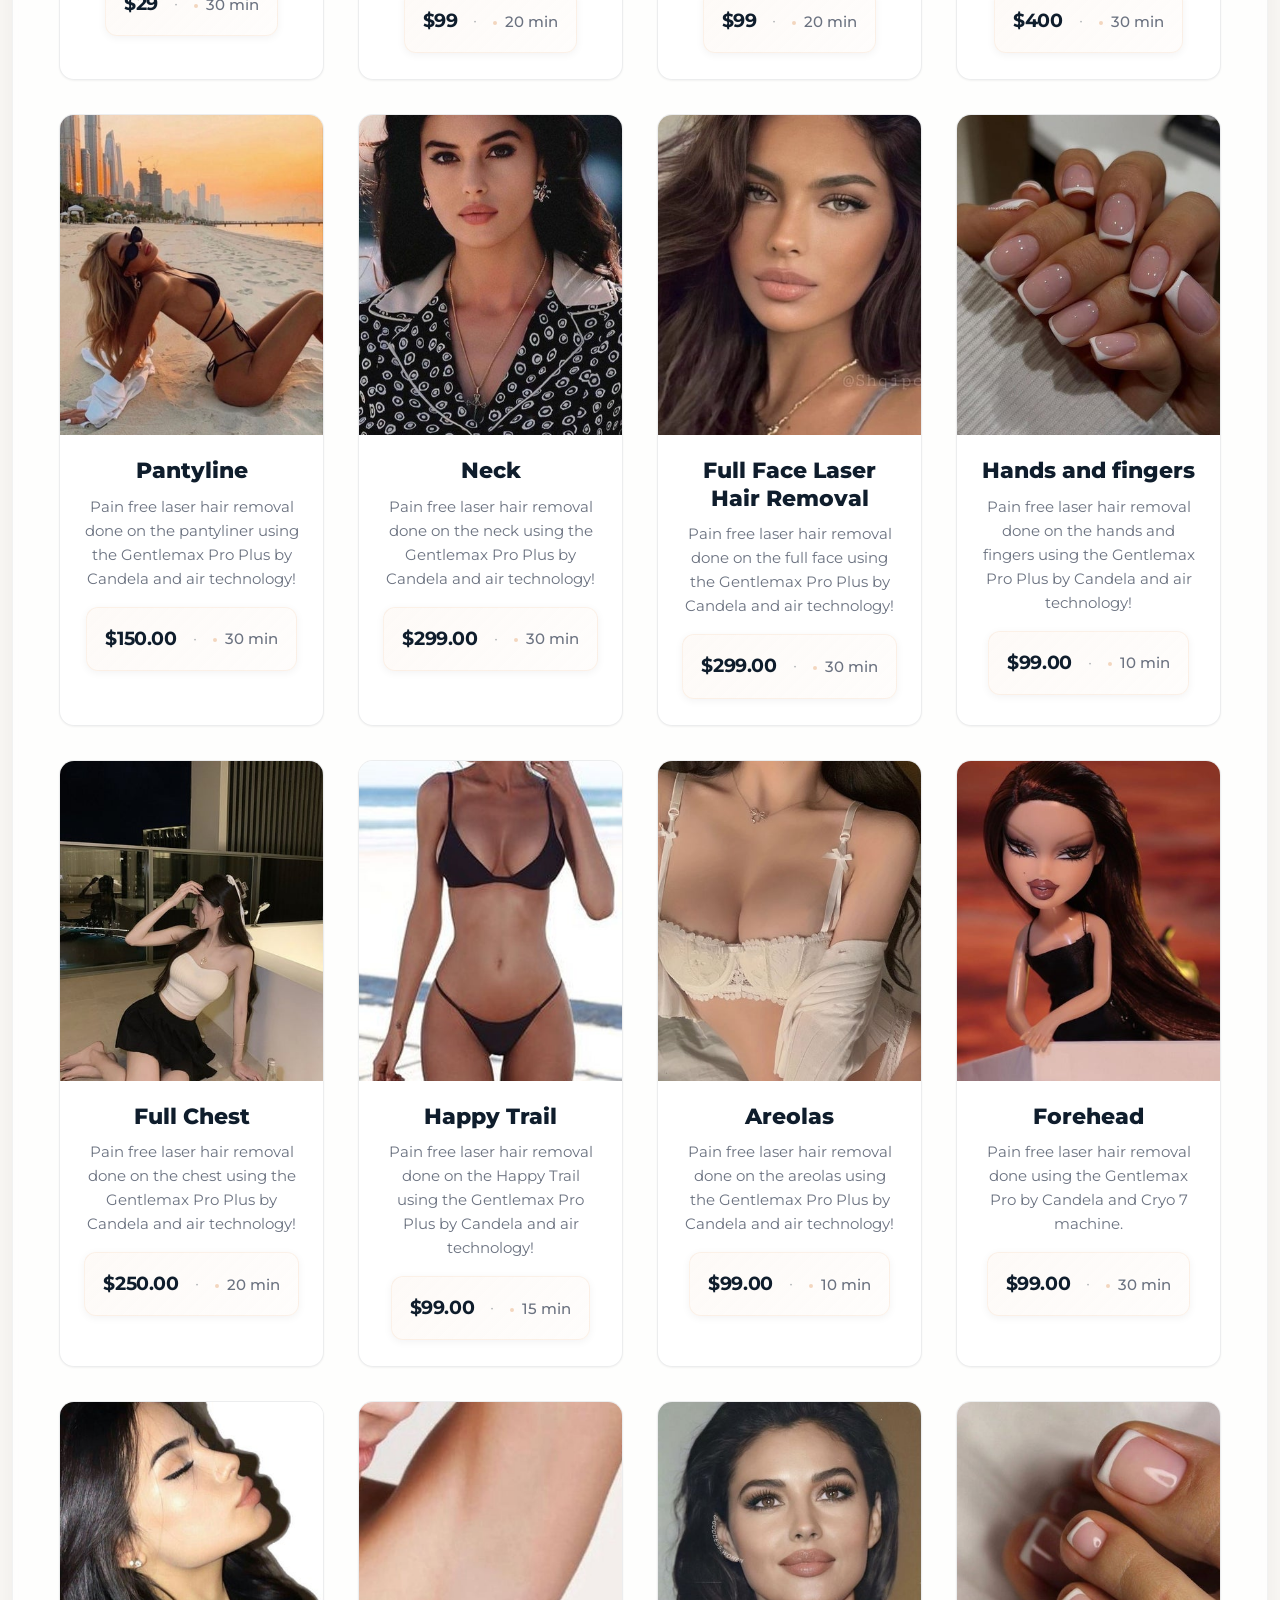
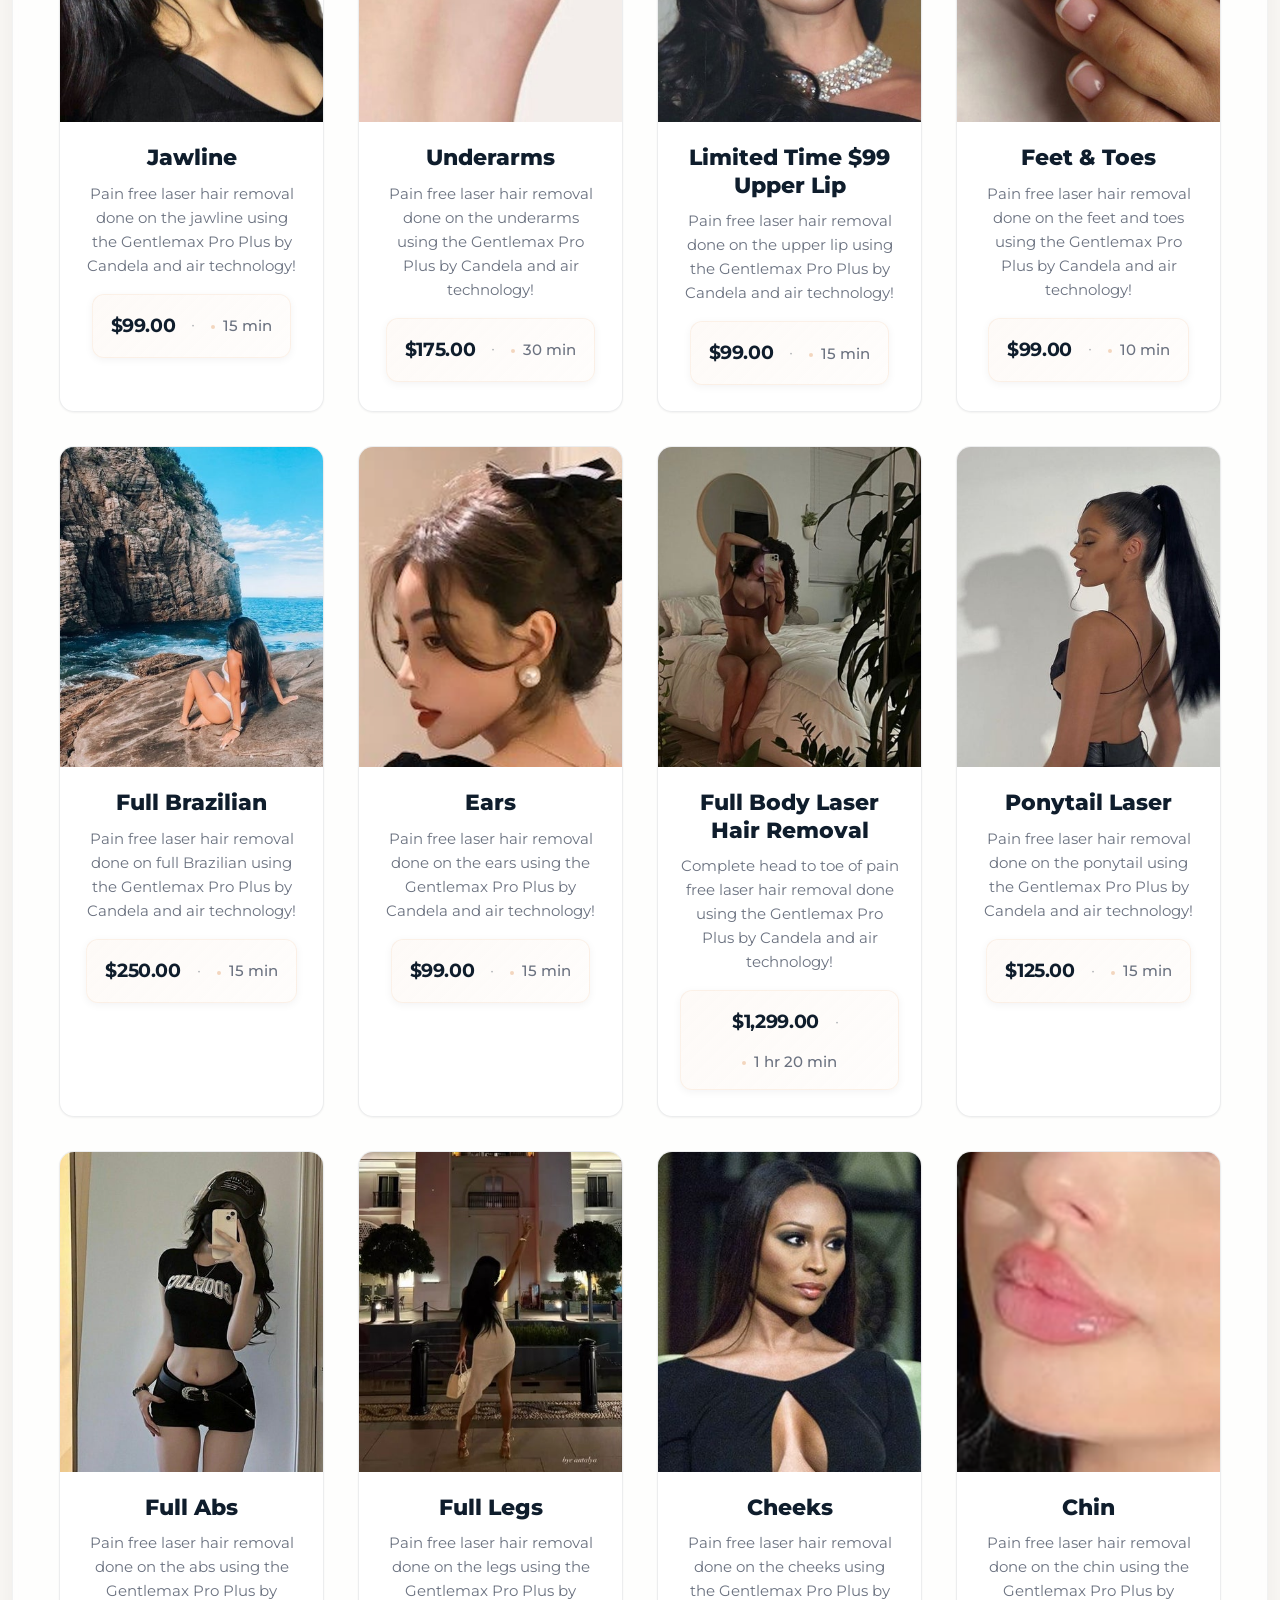
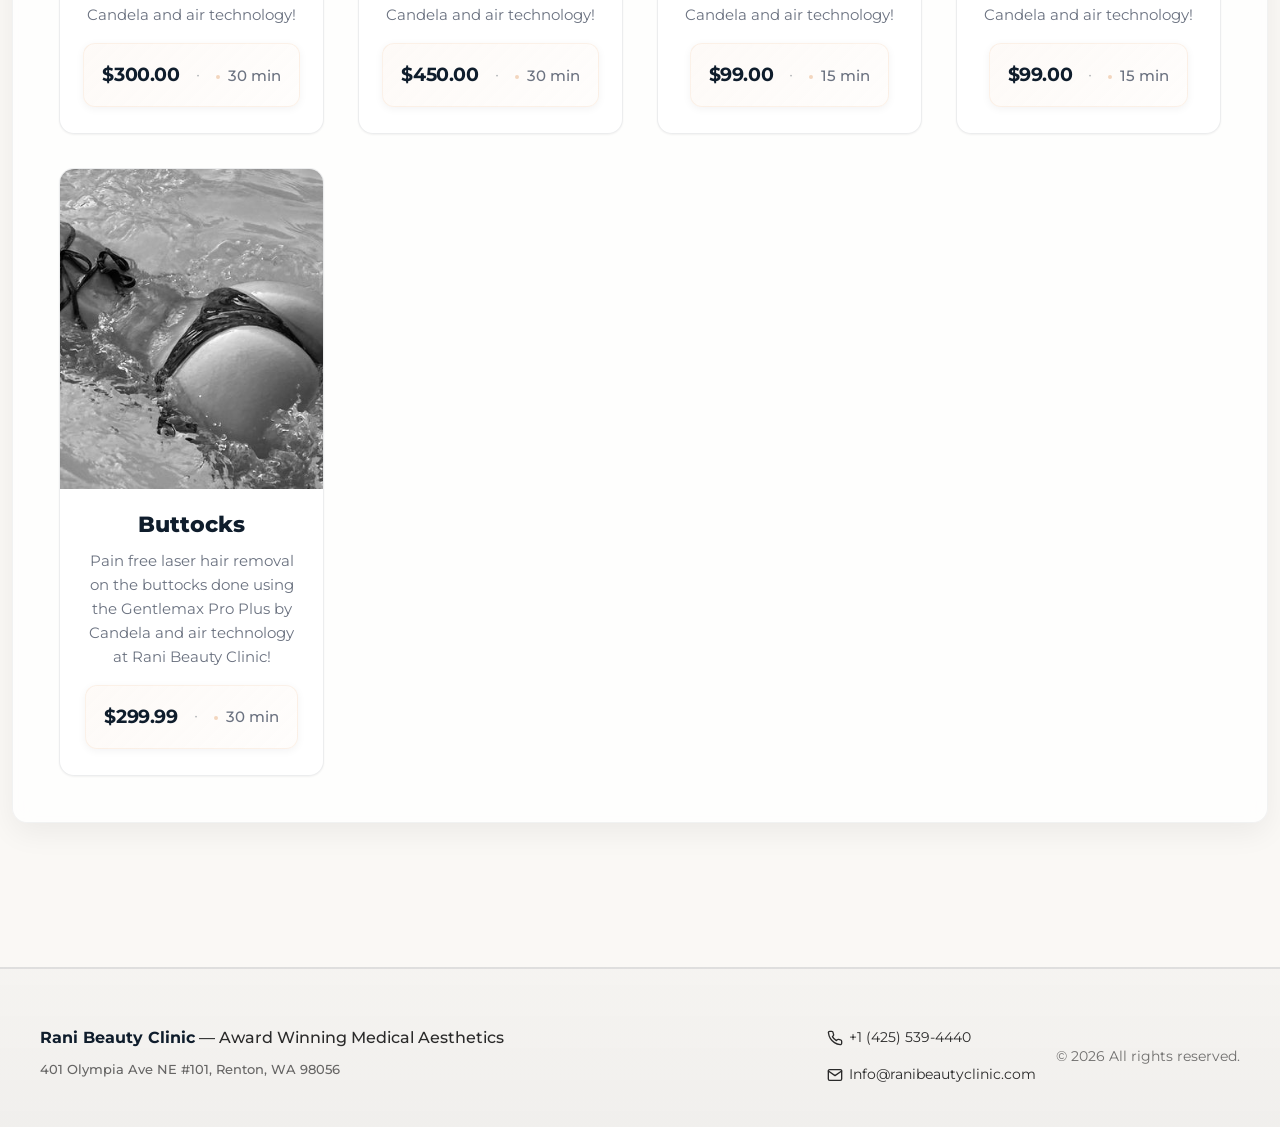
==== commit b058b42f: "save point" ====
--- a/index.html
+++ b/index.html
@@ -599,6 +599,8 @@
         .mobile-nav-content.expanded {
             max-height: 500px;
         }
+
+
 
         .mobile-nav-content a {
             display: block;
@@ -3108,7 +3110,7 @@
                     <div class="mobile-nav-content" style="display: none;">
                         <a href="how-it-works.html">How It Works</a>
                         <a href="before-after.html">Before & After</a>
-                        <a href="#faqs">FAQs</a>
+                        <a href="faq.html">FAQs</a>
                         <a href="#blog">Blog</a>
                     </div>
                 </div>
@@ -3168,7 +3170,7 @@
                         <a href="tel:+14255394440">Contact Us</a>
                         <a href="#financing">Financing</a>
                         <a href="#pre-post-care">Pre and Post Care</a>
-                        <a href="#faqs">FAQs</a>
+                        <a href="faq.html">FAQs</a>
                         <a href="#cancellation-policy">Cancellation Policy</a>
                         <a href="#influencer-application">Influencer Application</a>
                         <a href="#client-reviews">Client Reviews</a>
@@ -6302,6 +6304,9 @@
     </div>
 
 
+
+    </main>
+
     <footer class="site-footer">
         <div class="footer-inner">
             <div class="footer-brand">
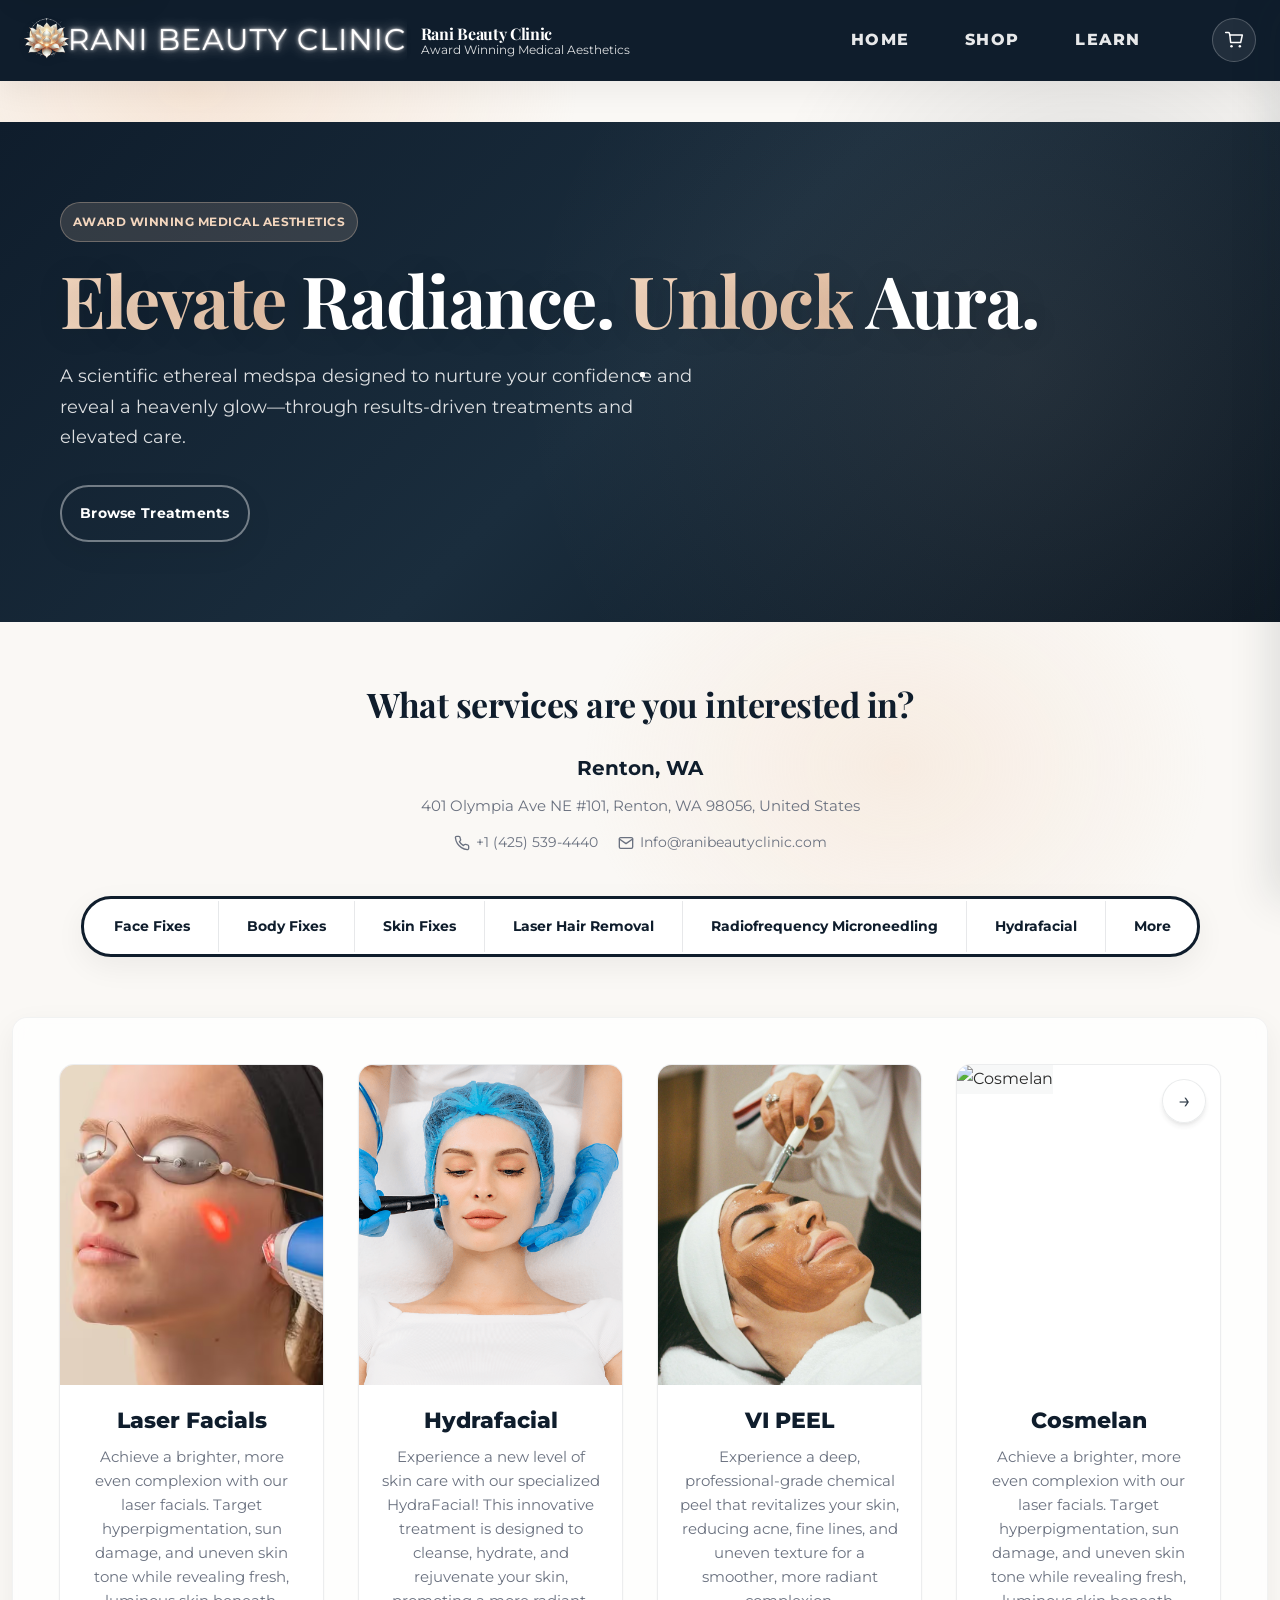
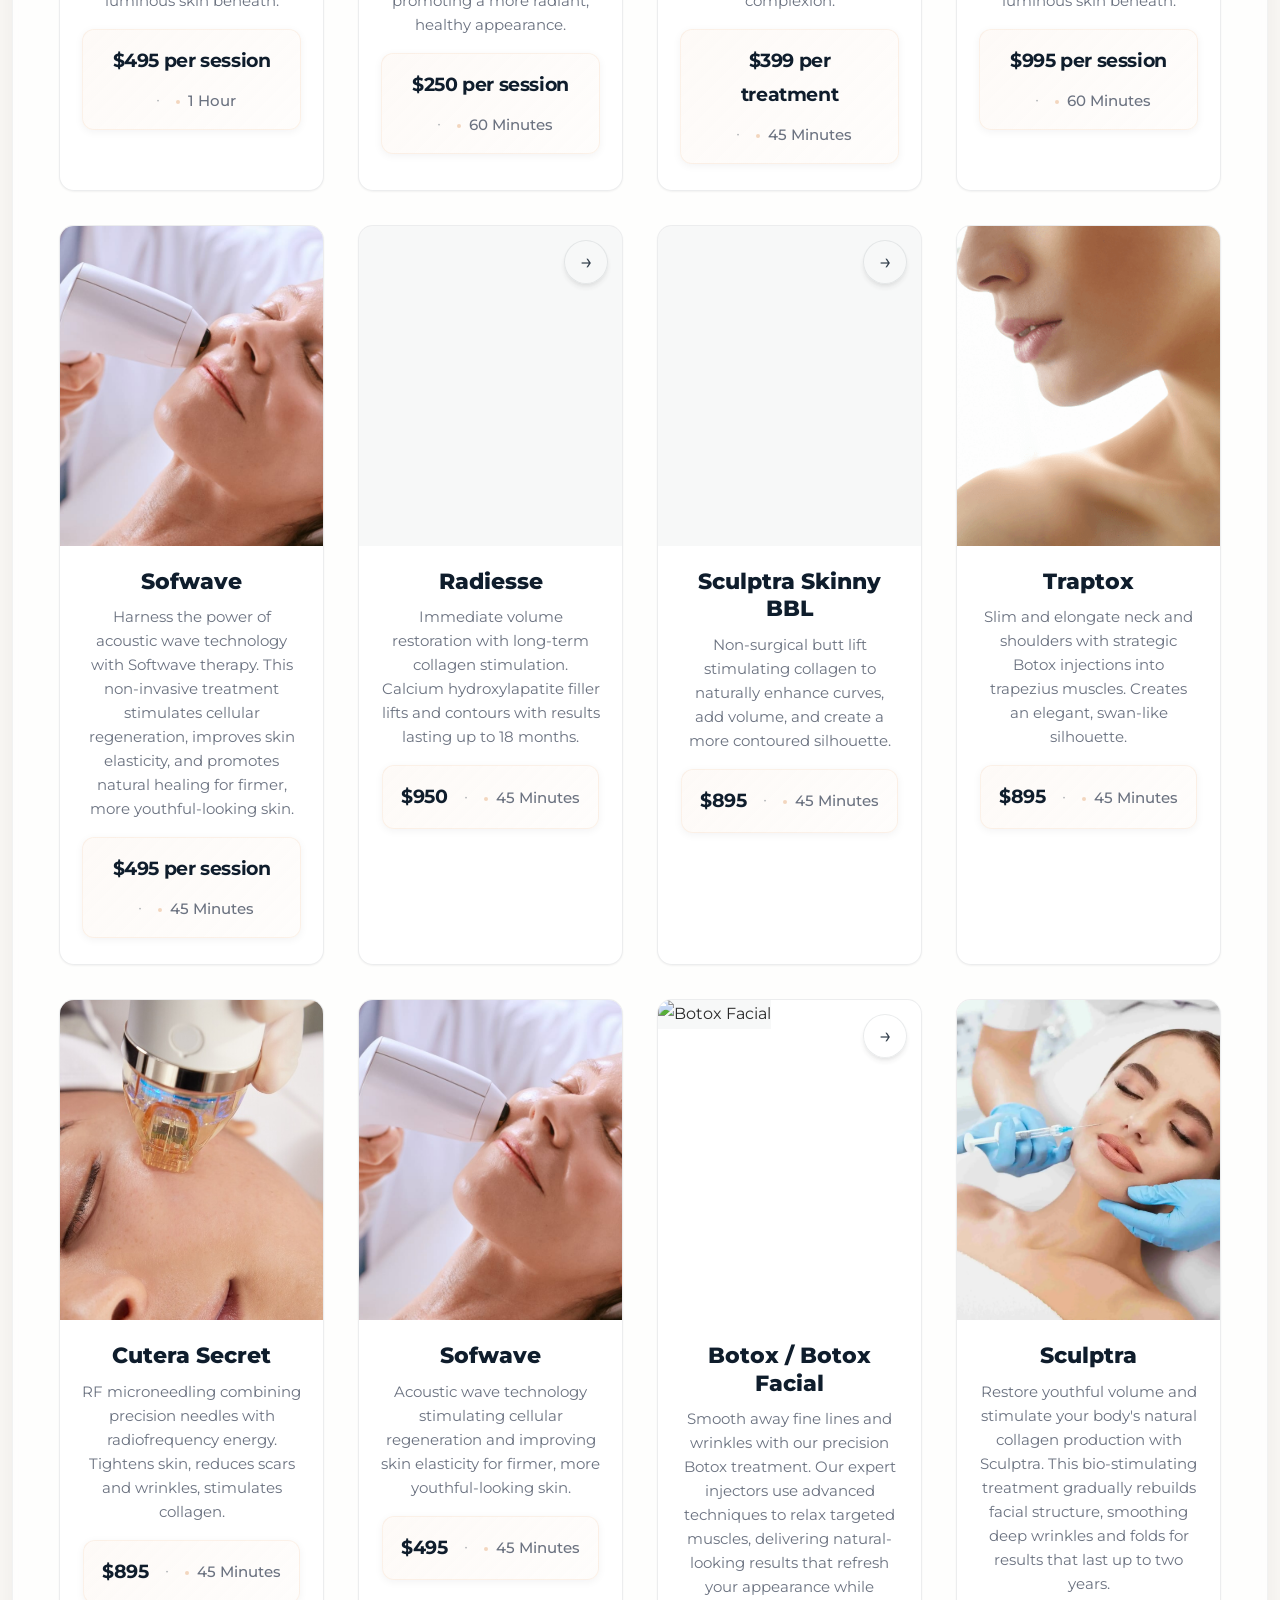
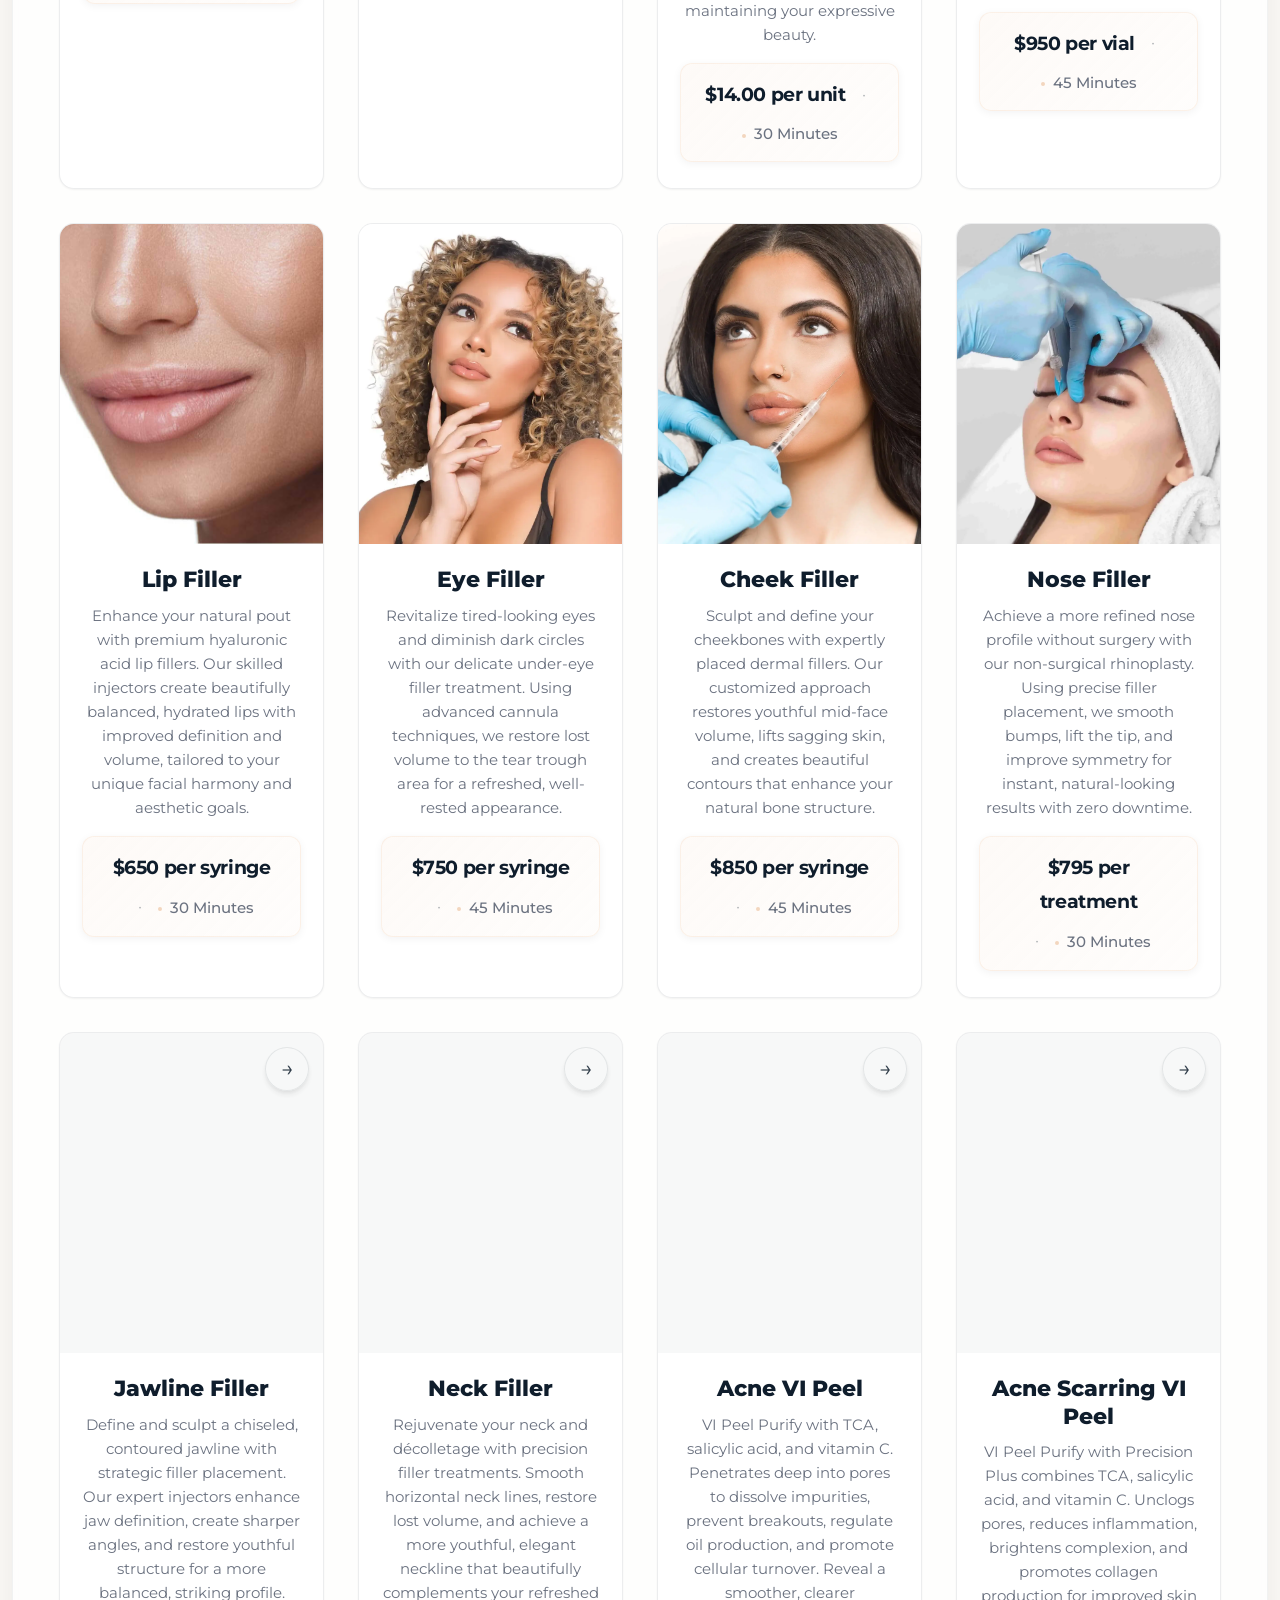
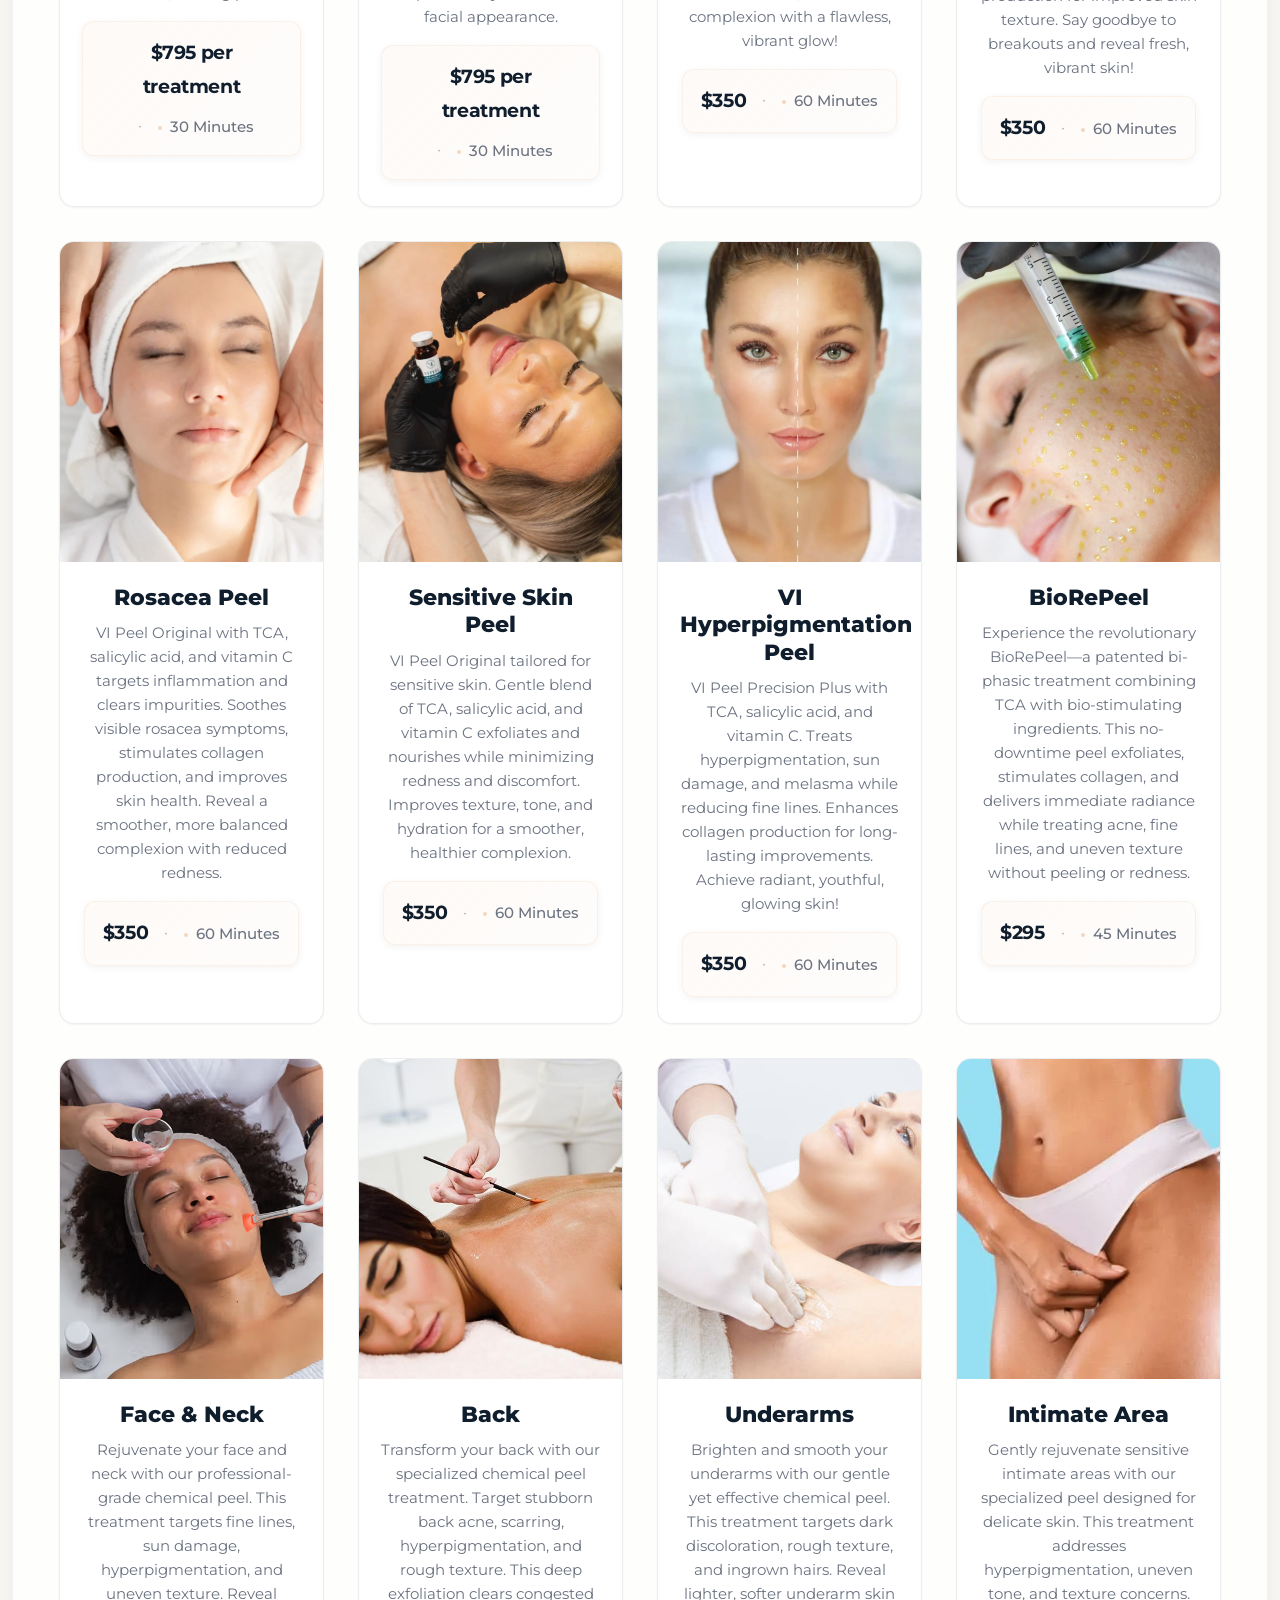
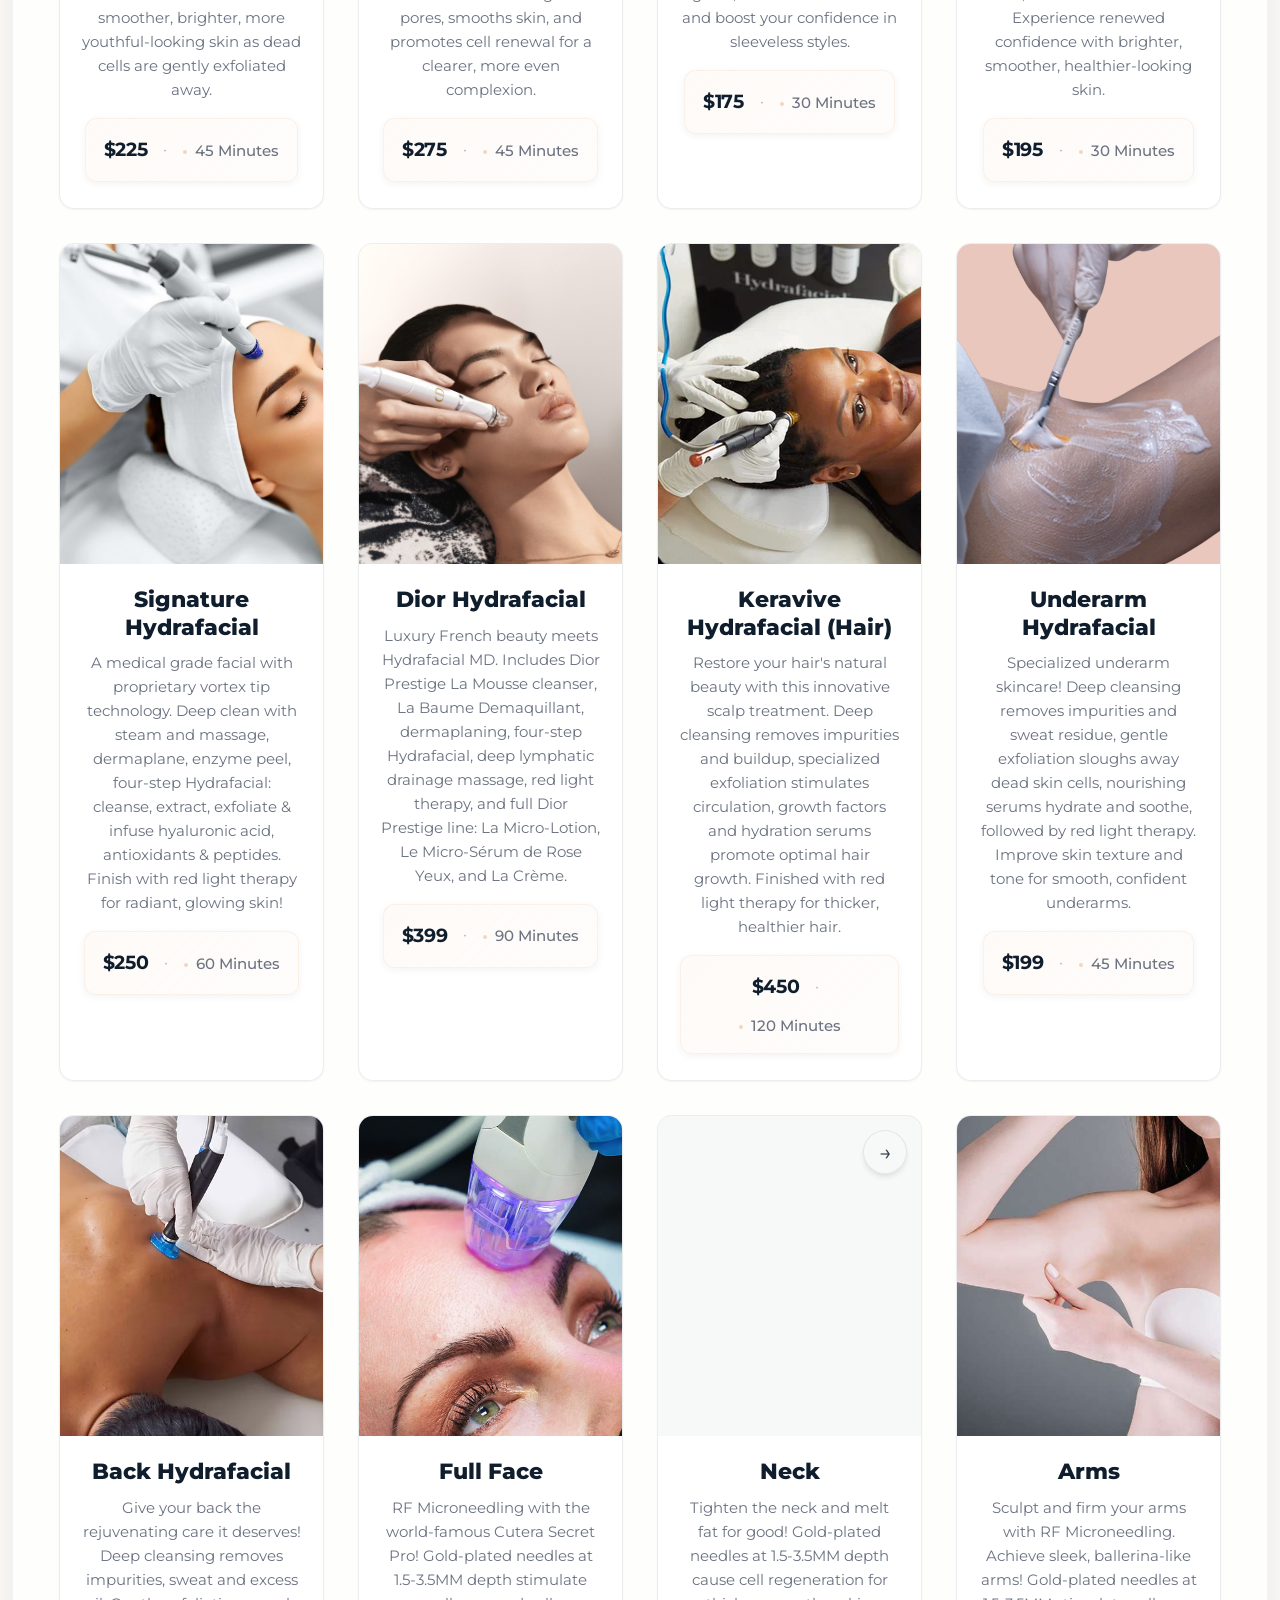
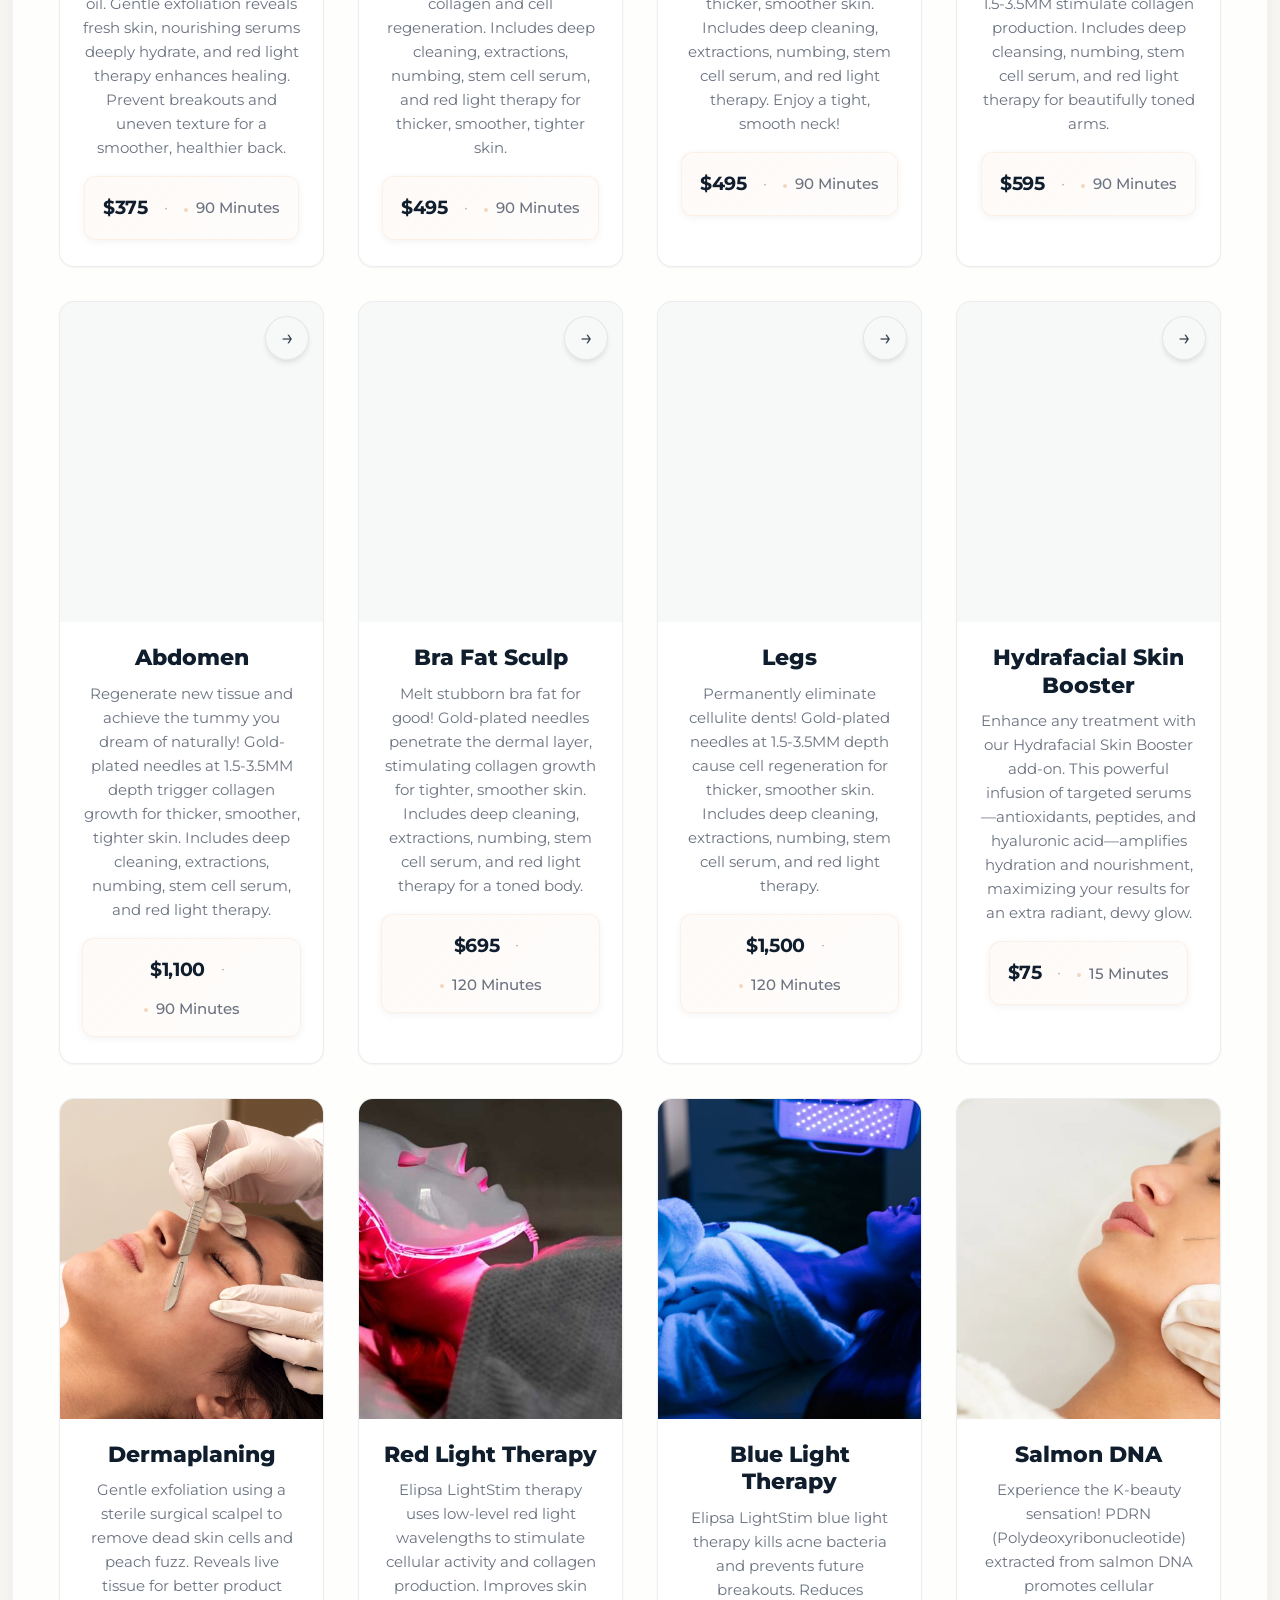
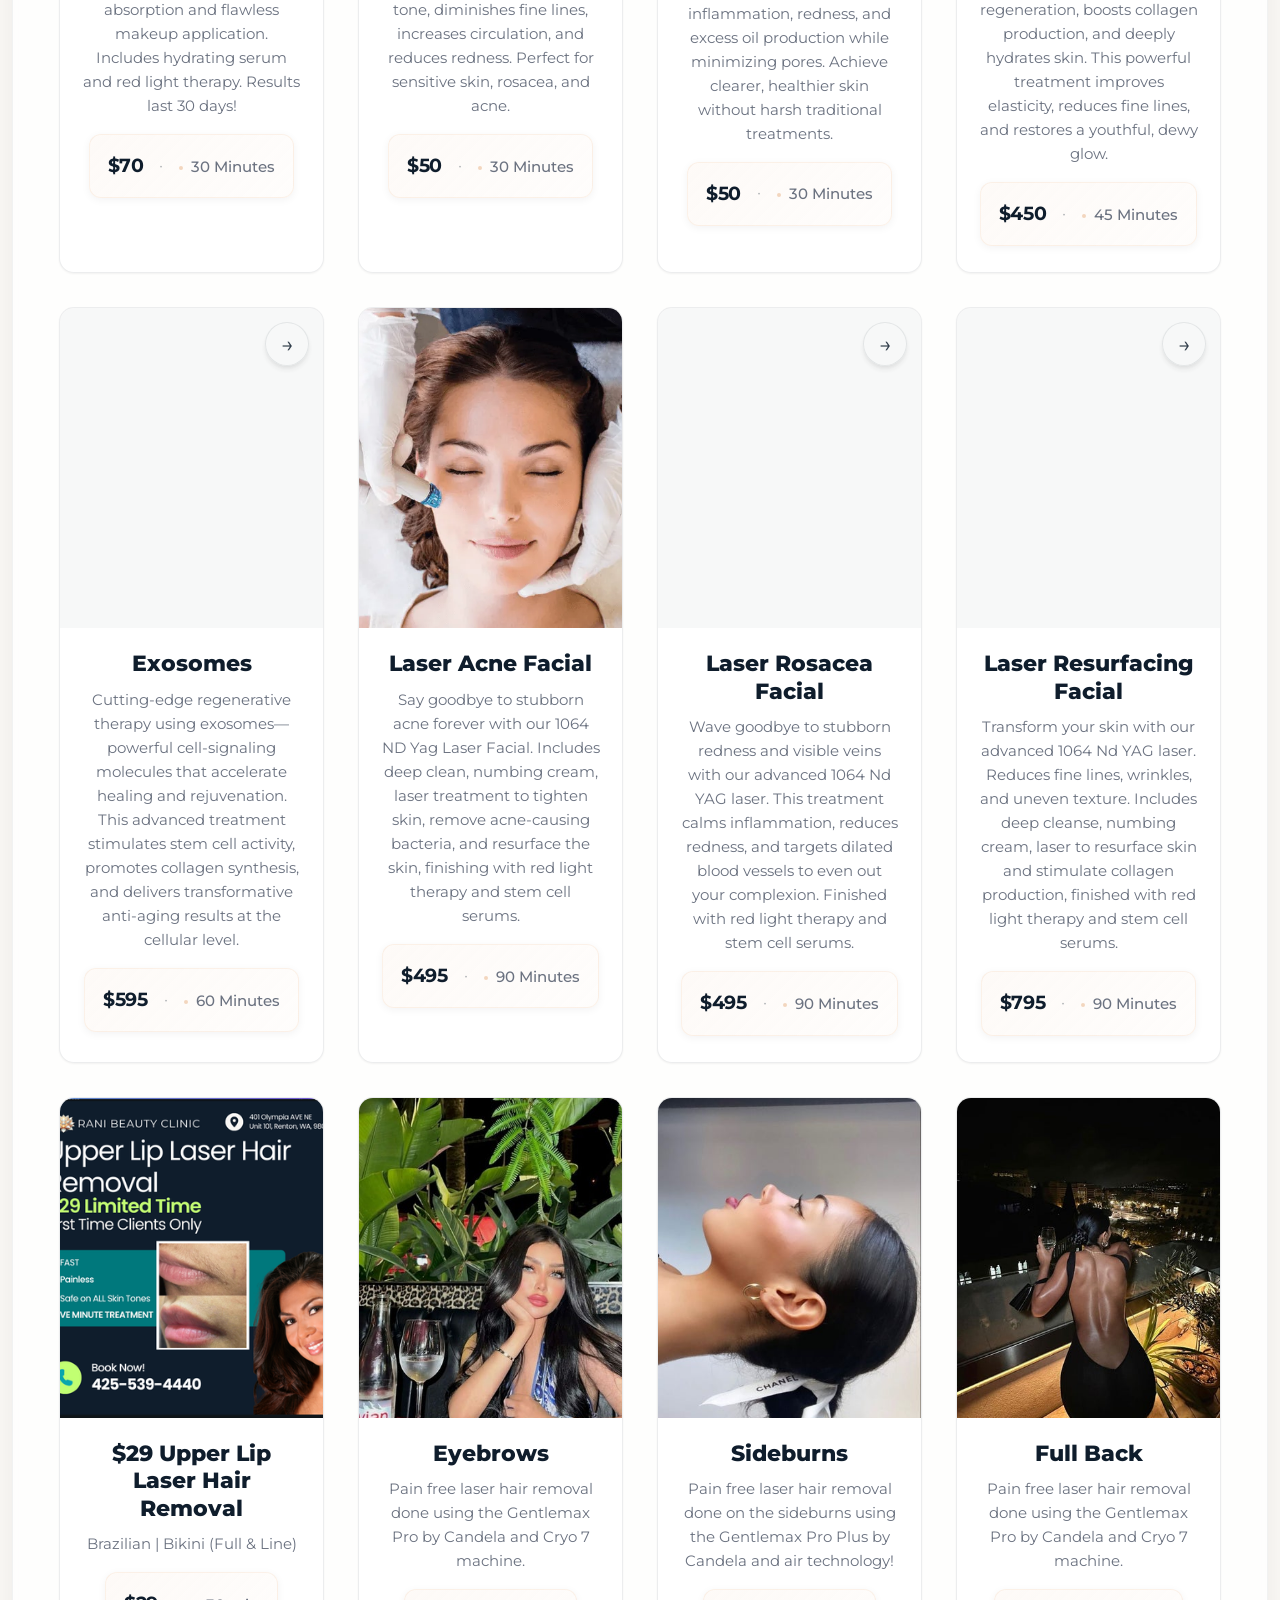
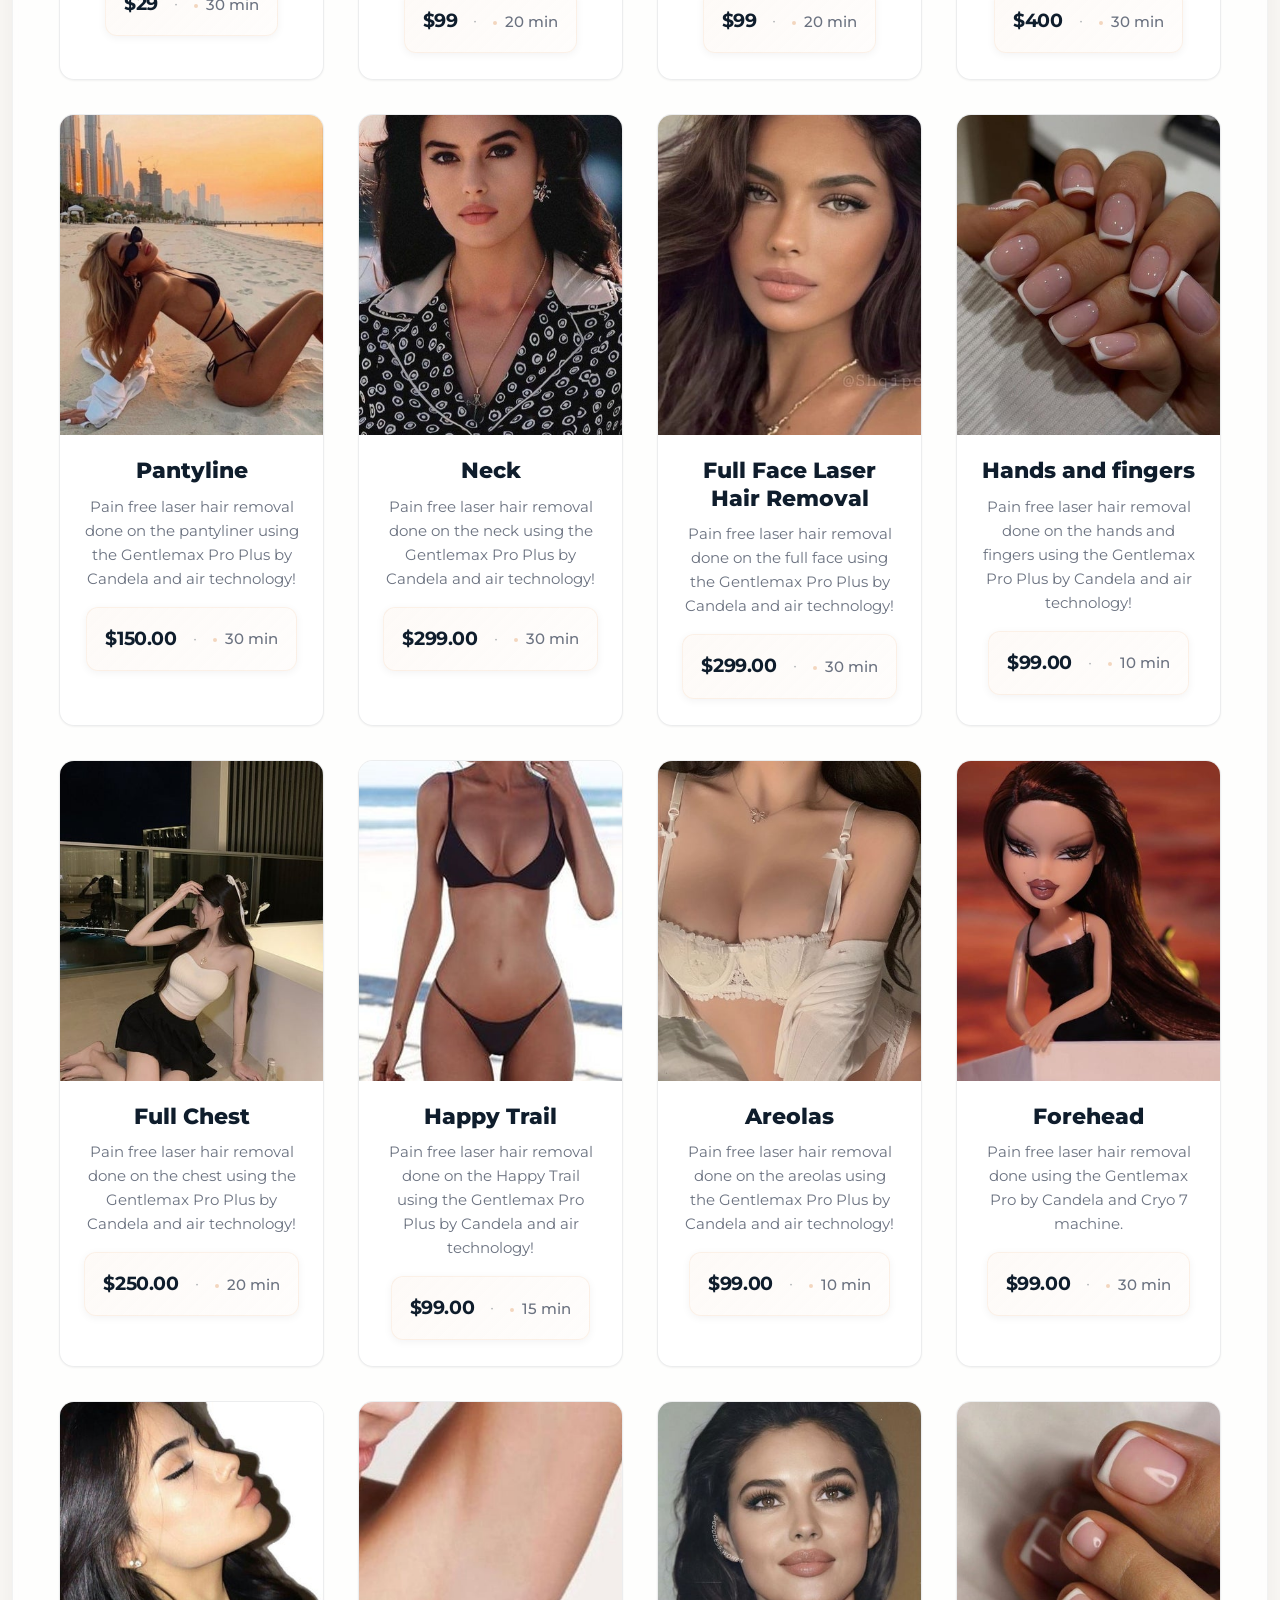
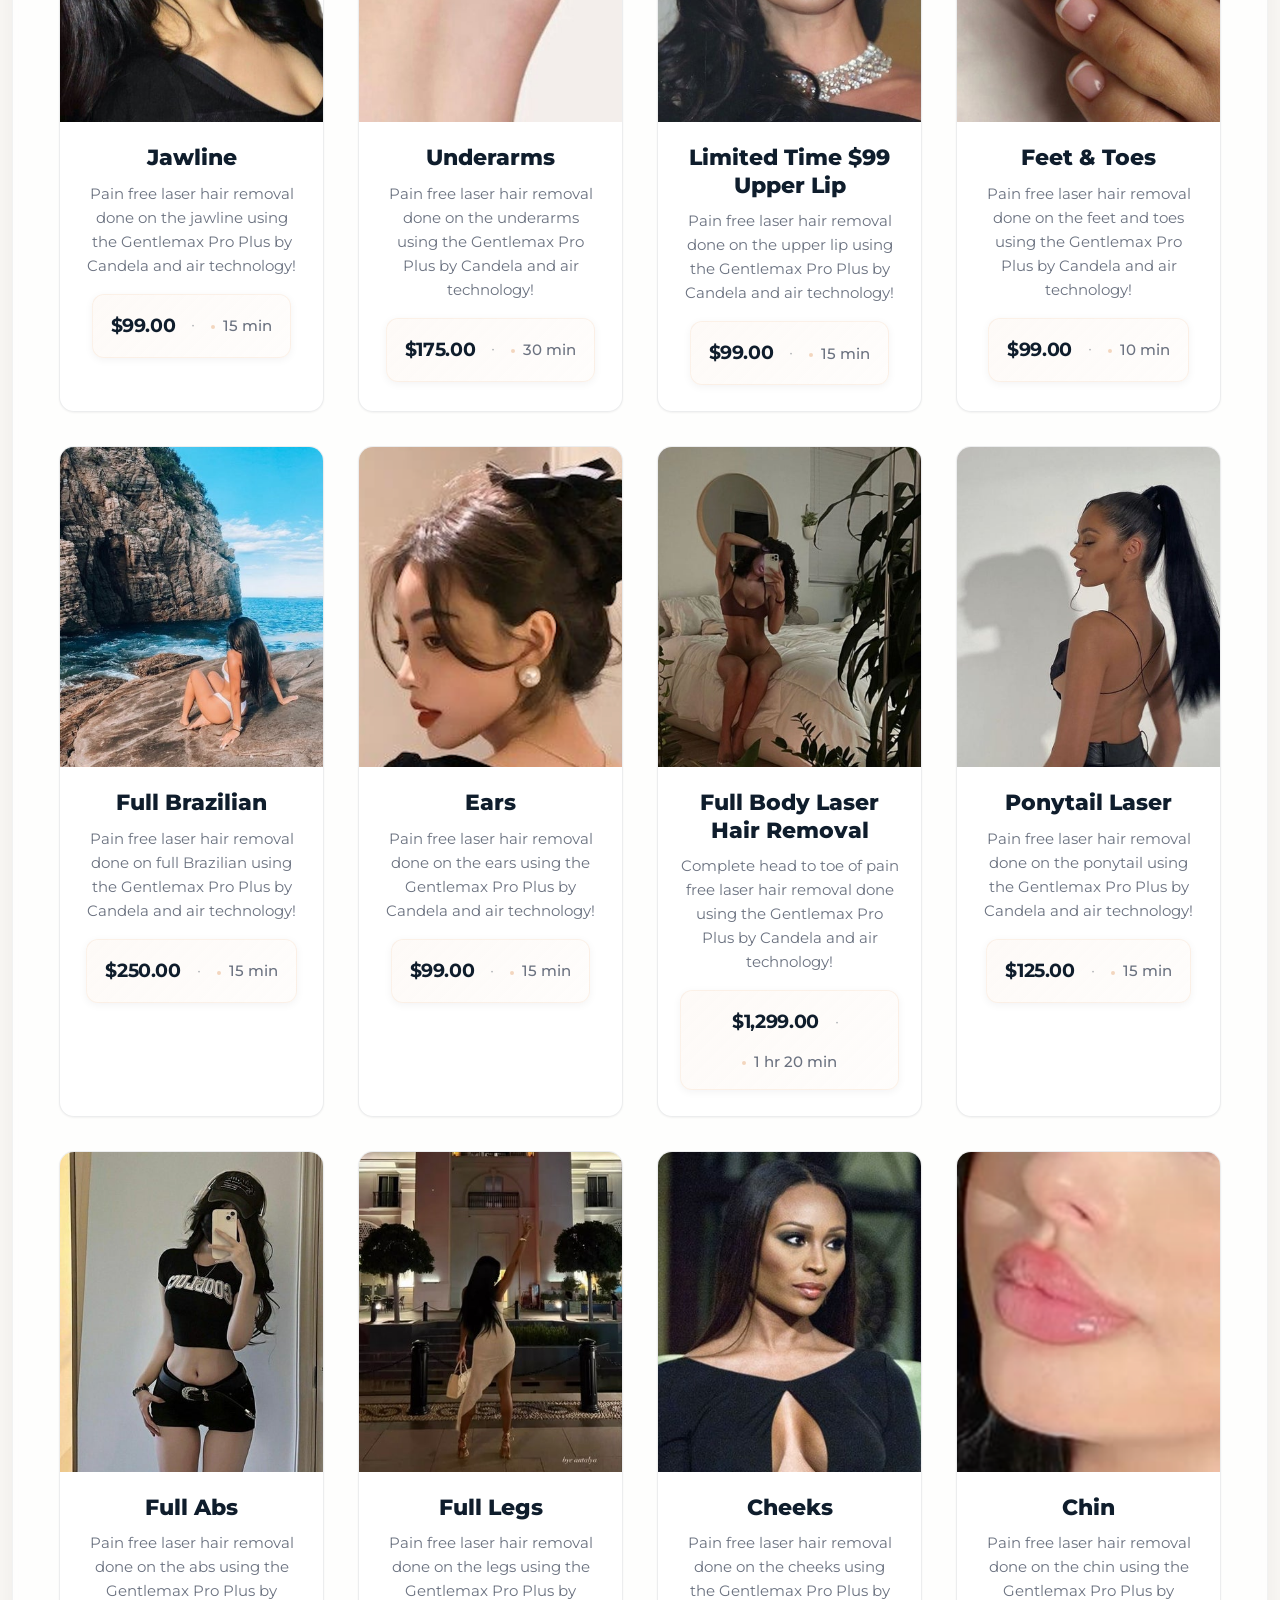
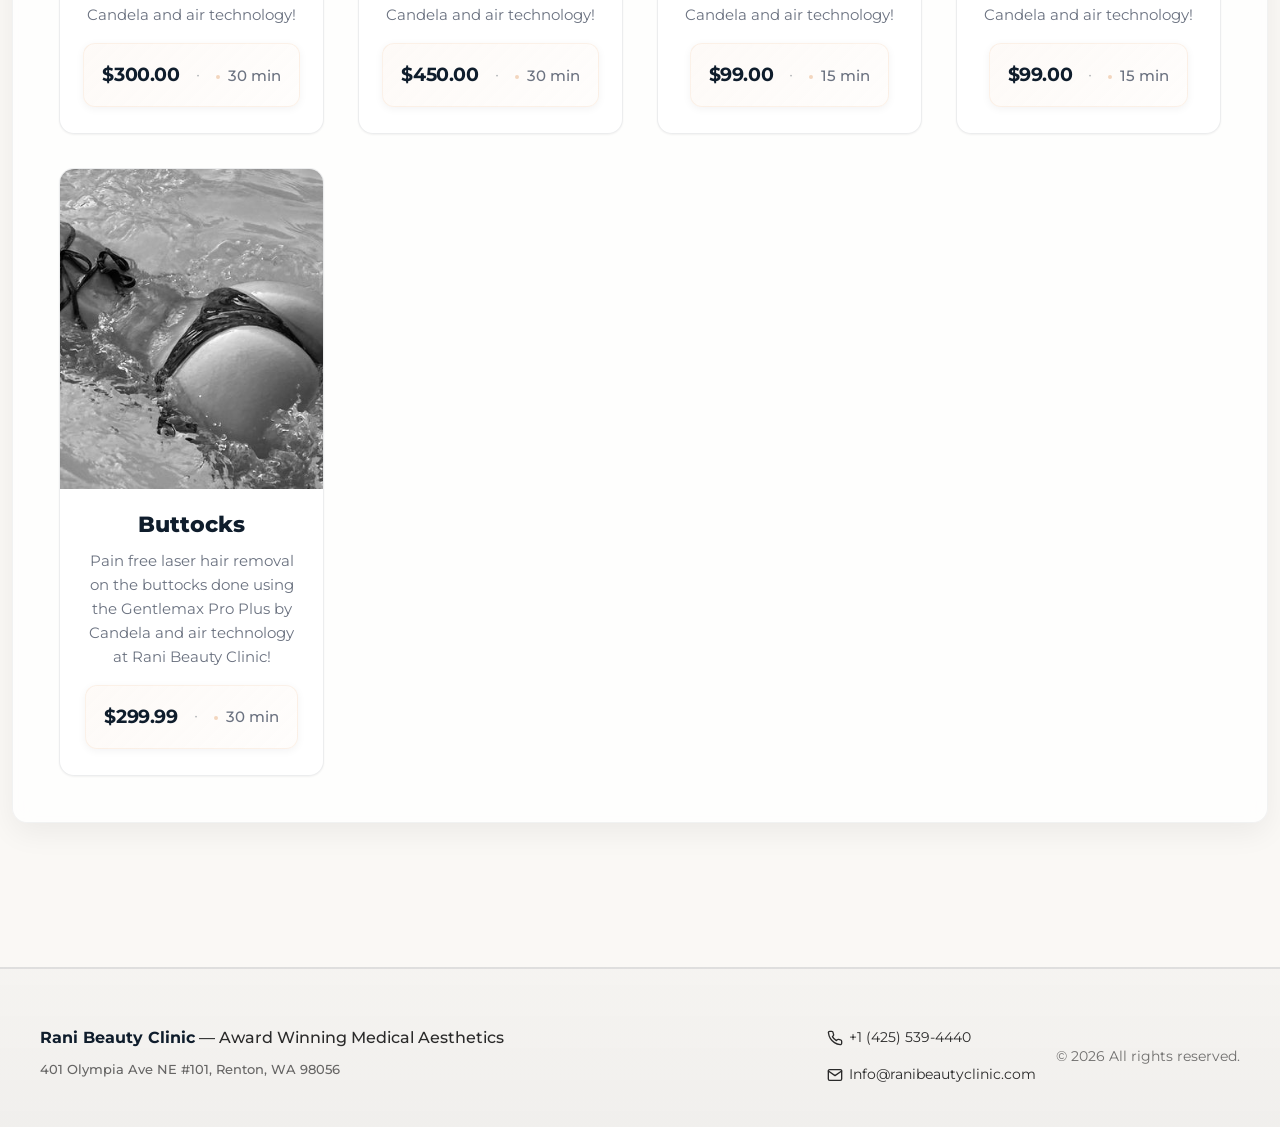
==== commit e798fa60: "Update index.html" ====
--- a/index.html
+++ b/index.html
@@ -2939,6 +2939,1753 @@
 
             .toast.show {
                 transform: translateX(-50%) translateY(0);
+            }
+        }
+
+        /* --- FIREFLIES EFFECT --- */
+        .firefly {
+            position: absolute;
+            left: 50%;
+            top: 50%;
+            width: .4vw;
+            height: .4vw;
+            margin: calc(-2vw / 10) 0 0 calc(.98 * 10);
+            animation: ease 200s alternate infinite;
+            pointer-events: none;
+            z-index: 0;
+            /* Ensure behind content but visible on background */
+        }
+
+        .firefly::before,
+        .firefly::after {
+            content: "";
+            position: absolute;
+            width: 100%;
+            height: 100%;
+            border-radius: 50%;
+            transform-origin: -10vw;
+        }
+
+        .firefly::before {
+            background: rgba(255, 255, 255);
+            opacity: .3;
+            animation: drift ease alternate infinite;
+        }
+
+        .firefly::after {
+            background: white;
+            opacity: 0;
+            box-shadow: 0 0 0vw 0vw white;
+            animation: drift ease alternate infinite, flash ease infinite;
+        }
+
+        .firefly:nth-child(1) {
+            animation-name: move1;
+        }
+
+        .firefly:nth-child(1)::before {
+            animation-duration: 10s;
+        }
+
+        .firefly:nth-child(1)::after {
+            animation-duration: 10s, 6692ms;
+            animation-delay: 0ms, 5414ms;
+        }
+
+        @keyframes move1 {
+            0% {
+                transform: translateX(-16vw) translateY(-35vh) scale(.98);
+            }
+
+            6% {
+                transform: translateX(-45vw) translateY(-35vh) scale(.66);
+            }
+
+            12% {
+                transform: translateX(19vw) translateY(30vh) scale(.6);
+            }
+
+            18% {
+                transform: translateX(8vw) translateY(-23vh) scale(.41);
+            }
+
+            24% {
+                transform: translateX(11vw) translateY(-46vh) scale(.78);
+            }
+
+            29% {
+                transform: translateX(-9vw) translateY(18vh) scale(.99);
+            }
+
+            35% {
+                transform: translateX(-1vw) translateY(4vh) scale(.74);
+            }
+
+            41% {
+                transform: translateX(-36vw) translateY(-38vh) scale(.89);
+            }
+
+            47% {
+                transform: translateX(-28vw) translateY(29vh) scale(.98);
+            }
+
+            53% {
+                transform: translateX(-12vw) translateY(50vh) scale(.94);
+            }
+
+            59% {
+                transform: translateX(20vw) translateY(-30vh) scale(.51);
+            }
+
+            65% {
+                transform: translateX(39vw) translateY(-39vh) scale(.51);
+            }
+
+            8% {
+                transform: translateX(46vw) translateY(-25vh) scale(.7);
+            }
+
+            76% {
+                transform: translateX(-23vw) translateY(-19vh) scale(.54);
+            }
+
+            82% {
+                transform: translateX(7vw) translateY(42vh) scale(.93);
+            }
+
+            88% {
+                transform: translateX(26vw) translateY(17vh) scale(.39);
+            }
+
+            94% {
+                transform: translateX(23vw) translateY(13vh) scale(.62);
+            }
+
+            100% {
+                transform: translateX(-30vw) translateY(-1vh) scale(.5);
+            }
+        }
+
+        .firefly:nth-child(2) {
+            animation-name: move2;
+        }
+
+        .firefly:nth-child(2)::before {
+            animation-duration: 16s;
+        }
+
+        .firefly:nth-child(2)::after {
+            animation-duration: 16s, 6024ms;
+            animation-delay: 0ms, 4389ms;
+        }
+
+        @keyframes move2 {
+            0% {
+                transform: translateX(31vw) translateY(22vh) scale(.43);
+            }
+
+            4% {
+                transform: translateX(-24vw) translateY(-9vh) scale(.98);
+            }
+
+            8% {
+                transform: translateX(-6vw) translateY(-22vh) scale(.52);
+            }
+
+            12% {
+                transform: translateX(40vw) translateY(47vh) scale(.8);
+            }
+
+            15% {
+                transform: translateX(10vw) translateY(19vh) scale(.4);
+            }
+
+            19% {
+                transform: translateX(-6vw) translateY(12vh) scale(.63);
+            }
+
+            23% {
+                transform: translateX(11vw) translateY(-16vh) scale(.69);
+            }
+
+            27% {
+                transform: translateX(-20vw) translateY(50vh) scale(.31);
+            }
+
+            4% {
+                transform: translateX(-23vw) translateY(17vh) scale(.55);
+            }
+
+            35% {
+                transform: translateX(4vw) translateY(-20vh) scale(.53);
+            }
+
+            38% {
+                transform: translateX(42vw) translateY(-15vh) scale(.66);
+            }
+
+            42% {
+                transform: translateX(-11vw) translateY(15vh) scale(.59);
+            }
+
+            46% {
+                transform: translateX(31vw) translateY(37vh) scale(.58);
+            }
+
+            50% {
+                transform: translateX(6vw) translateY(38vh) scale(.75);
+            }
+
+            54% {
+                transform: translateX(1vw) translateY(18vh) scale(.47);
+            }
+
+            58% {
+                transform: translateX(2vw) translateY(-20vh) scale(.47);
+            }
+
+            62% {
+                transform: translateX(46vw) translateY(-8vh) scale(.46);
+            }
+
+            65% {
+                transform: translateX(-10vw) translateY(7vh) scale(.47);
+            }
+
+            69% {
+                transform: translateX(-14vw) translateY(-11vh) scale(.45);
+            }
+
+            73% {
+                transform: translateX(-43vw) translateY(12vh) scale(.8);
+            }
+
+            77% {
+                transform: translateX(-11vw) translateY(44vh) scale(.27);
+            }
+
+            9% {
+                transform: translateX(13vw) translateY(49vh) scale(.49);
+            }
+
+            85% {
+                transform: translateX(5vw) translateY(-48vh) scale(.28);
+            }
+
+            88% {
+                transform: translateX(44vw) translateY(5vh) scale(.47);
+            }
+
+            92% {
+                transform: translateX(-46vw) translateY(-21vh) scale(.45);
+            }
+
+            96% {
+                transform: translateX(48vw) translateY(-10vh) scale(.81);
+            }
+
+            100% {
+                transform: translateX(-3vw) translateY(-24vh) scale(.4);
+            }
+        }
+
+        .firefly:nth-child(3) {
+            animation-name: move3;
+        }
+
+        .firefly:nth-child(3)::before {
+            animation-duration: 17s;
+        }
+
+        .firefly:nth-child(3)::after {
+            animation-duration: 17s, 6599ms;
+            animation-delay: 0ms, 6686ms;
+        }
+
+        @keyframes move3 {
+            0% {
+                transform: translateX(-13vw) translateY(-3vh) scale(.87);
+            }
+
+            4% {
+                transform: translateX(6vw) translateY(-32vh) scale(.54);
+            }
+
+            9% {
+                transform: translateX(-3vw) translateY(-37vh) scale(.63);
+            }
+
+            13% {
+                transform: translateX(28vw) translateY(17vh) scale(.96);
+            }
+
+            17% {
+                transform: translateX(-30vw) translateY(6vh) scale(.98);
+            }
+
+            22% {
+                transform: translateX(-36vw) translateY(-26vh) scale(.59);
+            }
+
+            26% {
+                transform: translateX(-38vw) translateY(49vh) scale(.8);
+            }
+
+            3% {
+                transform: translateX(-4vw) translateY(-18vh) scale(.94);
+            }
+
+            35% {
+                transform: translateX(30vw) translateY(-7vh) scale(1);
+            }
+
+            39% {
+                transform: translateX(-42vw) translateY(32vh) scale(.79);
+            }
+
+            43% {
+                transform: translateX(-19vw) translateY(-14vh) scale(.35);
+            }
+
+            48% {
+                transform: translateX(-17vw) translateY(42vh) scale(.45);
+            }
+
+            52% {
+                transform: translateX(-37vw) translateY(13vh) scale(.26);
+            }
+
+            57% {
+                transform: translateX(-29vw) translateY(-12vh) scale(.33);
+            }
+
+            7% {
+                transform: translateX(-10vw) translateY(0vh) scale(.91);
+            }
+
+            65% {
+                transform: translateX(36vw) translateY(8vh) scale(.31);
+            }
+
+            70% {
+                transform: translateX(-14vw) translateY(-16vh) scale(.45);
+            }
+
+            74% {
+                transform: translateX(-12vw) translateY(-44vh) scale(.93);
+            }
+
+            78% {
+                transform: translateX(-14vw) translateY(44vh) scale(.46);
+            }
+
+            83% {
+                transform: translateX(37vw) translateY(-44vh) scale(.58);
+            }
+
+            87% {
+                transform: translateX(25vw) translateY(40vh) scale(.72);
+            }
+
+            91% {
+                transform: translateX(-38vw) translateY(34vh) scale(.92);
+            }
+
+            96% {
+                transform: translateX(18vw) translateY(21vh) scale(.68);
+            }
+
+            100% {
+                transform: translateX(-39vw) translateY(46vh) scale(.81);
+            }
+        }
+
+        .firefly:nth-child(4) {
+            animation-name: move4;
+        }
+
+        .firefly:nth-child(4)::before {
+            animation-duration: 17s;
+        }
+
+        .firefly:nth-child(4)::after {
+            animation-duration: 17s, 10507ms;
+            animation-delay: 0ms, 6149ms;
+        }
+
+        @keyframes move4 {
+            0% {
+                transform: translateX(28vw) translateY(-14vh) scale(1);
+            }
+
+            4% {
+                transform: translateX(4vw) translateY(7vh) scale(.41);
+            }
+
+            8% {
+                transform: translateX(25vw) translateY(-14vh) scale(.66);
+            }
+
+            12% {
+                transform: translateX(-15vw) translateY(15vh) scale(.57);
+            }
+
+            15% {
+                transform: translateX(-31vw) translateY(10vh) scale(.33);
+            }
+
+            19% {
+                transform: translateX(33vw) translateY(-24vh) scale(.31);
+            }
+
+            23% {
+                transform: translateX(46vw) translateY(26vh) scale(.63);
+            }
+
+            27% {
+                transform: translateX(-22vw) translateY(9vh) scale(.65);
+            }
+
+            4% {
+                transform: translateX(-37vw) translateY(19vh) scale(.98);
+            }
+
+            35% {
+                transform: translateX(40vw) translateY(44vh) scale(.58);
+            }
+
+            38% {
+                transform: translateX(34vw) translateY(0vh) scale(.41);
+            }
+
+            42% {
+                transform: translateX(8vw) translateY(-28vh) scale(.83);
+            }
+
+            46% {
+                transform: translateX(14vw) translateY(-7vh) scale(.66);
+            }
+
+            50% {
+                transform: translateX(33vw) translateY(29vh) scale(.35);
+            }
+
+            54% {
+                transform: translateX(-7vw) translateY(-25vh) scale(.35);
+            }
+
+            58% {
+                transform: translateX(11vw) translateY(45vh) scale(.33);
+            }
+
+            62% {
+                transform: translateX(-16vw) translateY(-11vh) scale(.79);
+            }
+
+            65% {
+                transform: translateX(-13vw) translateY(-39vh) scale(.97);
+            }
+
+            69% {
+                transform: translateX(25vw) translateY(26vh) scale(.63);
+            }
+
+            73% {
+                transform: translateX(-19vw) translateY(11vh) scale(.7);
+            }
+
+            77% {
+                transform: translateX(49vw) translateY(-8vh) scale(.64);
+            }
+
+            9% {
+                transform: translateX(23vw) translateY(-43vh) scale(.4);
+            }
+
+            85% {
+                transform: translateX(-14vw) translateY(16vh) scale(.55);
+            }
+
+            88% {
+                transform: translateX(36vw) translateY(25vh) scale(.54);
+            }
+
+            92% {
+                transform: translateX(43vw) translateY(-45vh) scale(.79);
+            }
+
+            96% {
+                transform: translateX(15vw) translateY(-1vh) scale(.95);
+            }
+
+            100% {
+                transform: translateX(16vw) translateY(22vh) scale(.4);
+            }
+        }
+
+        .firefly:nth-child(5) {
+            animation-name: move5;
+        }
+
+        .firefly:nth-child(5)::before {
+            animation-duration: 11s;
+        }
+
+        .firefly:nth-child(5)::after {
+            animation-duration: 11s, 5508ms;
+            animation-delay: 0ms, 4542ms;
+        }
+
+        @keyframes move5 {
+            0% {
+                transform: translateX(37vw) translateY(-3vh) scale(.88);
+            }
+
+            4% {
+                transform: translateX(35vw) translateY(-1vh) scale(.85);
+            }
+
+            8% {
+                transform: translateX(-45vw) translateY(42vh) scale(.73);
+            }
+
+            12% {
+                transform: translateX(-41vw) translateY(38vh) scale(.69);
+            }
+
+            15% {
+                transform: translateX(-42vw) translateY(-4vh) scale(.39);
+            }
+
+            19% {
+                transform: translateX(38vw) translateY(38vh) scale(.56);
+            }
+
+            23% {
+                transform: translateX(7vw) translateY(27vh) scale(.44);
+            }
+
+            27% {
+                transform: translateX(25vw) translateY(-45vh) scale(.36);
+            }
+
+            4% {
+                transform: translateX(-3vw) translateY(-40vh) scale(.88);
+            }
+
+            35% {
+                transform: translateX(13vw) translateY(-5vh) scale(.44);
+            }
+
+            38% {
+                transform: translateX(-5vw) translateY(-43vh) scale(.66);
+            }
+
+            42% {
+                transform: translateX(-6vw) translateY(48vh) scale(.52);
+            }
+
+            46% {
+                transform: translateX(34vw) translateY(32vh) scale(.45);
+            }
+
+            50% {
+                transform: translateX(-35vw) translateY(-46vh) scale(.33);
+            }
+
+            54% {
+                transform: translateX(-42vw) translateY(-44vh) scale(.91);
+            }
+
+            58% {
+                transform: translateX(15vw) translateY(42vh) scale(.78);
+            }
+
+            62% {
+                transform: translateX(-41vw) translateY(16vh) scale(.76);
+            }
+
+            65% {
+                transform: translateX(13vw) translateY(25vh) scale(.33);
+            }
+
+            69% {
+                transform: translateX(44vw) translateY(-29vh) scale(.39);
+            }
+
+            73% {
+                transform: translateX(35vw) translateY(-4vh) scale(.45);
+            }
+
+            77% {
+                transform: translateX(46vw) translateY(19vh) scale(.29);
+            }
+
+            9% {
+                transform: translateX(35vw) translateY(2vh) scale(.94);
+            }
+
+            85% {
+                transform: translateX(50vw) translateY(0vh) scale(.4);
+            }
+
+            88% {
+                transform: translateX(-5vw) translateY(-29vh) scale(.42);
+            }
+
+            92% {
+                transform: translateX(-33vw) translateY(-12vh) scale(.81);
+            }
+
+            96% {
+                transform: translateX(50vw) translateY(16vh) scale(.53);
+            }
+
+            100% {
+                transform: translateX(26vw) translateY(-24vh) scale(.71);
+            }
+        }
+
+        .firefly:nth-child(6) {
+            animation-name: move6;
+        }
+
+        .firefly:nth-child(6)::before {
+            animation-duration: 12s;
+        }
+
+        .firefly:nth-child(6)::after {
+            animation-duration: 12s, 9757ms;
+            animation-delay: 0ms, 6153ms;
+        }
+
+        @keyframes move6 {
+            0% {
+                transform: translateX(41vw) translateY(17vh) scale(.33);
+            }
+
+            5% {
+                transform: translateX(-20vw) translateY(8vh) scale(.32);
+            }
+
+            9% {
+                transform: translateX(-18vw) translateY(15vh) scale(.41);
+            }
+
+            14% {
+                transform: translateX(0vw) translateY(10vh) scale(.49);
+            }
+
+            28% {
+                transform: translateX(-2vw) translateY(1vh) scale(.43);
+            }
+
+            23% {
+                transform: translateX(6vw) translateY(22vh) scale(.64);
+            }
+
+            27% {
+                transform: translateX(12vw) translateY(3vh) scale(.94);
+            }
+
+            32% {
+                transform: translateX(13vw) translateY(41vh) scale(1);
+            }
+
+            36% {
+                transform: translateX(-34vw) translateY(45vh) scale(.42);
+            }
+
+            5% {
+                transform: translateX(24vw) translateY(30vh) scale(.56);
+            }
+
+            45% {
+                transform: translateX(-3vw) translateY(-2vh) scale(.6);
+            }
+
+            50% {
+                transform: translateX(7vw) translateY(5vh) scale(.96);
+            }
+
+            55% {
+                transform: translateX(5vw) translateY(-20vh) scale(.91);
+            }
+
+            59% {
+                transform: translateX(33vw) translateY(-17vh) scale(.51);
+            }
+
+            64% {
+                transform: translateX(45vw) translateY(17vh) scale(.75);
+            }
+
+            68% {
+                transform: translateX(-13vw) translateY(26vh) scale(.75);
+            }
+
+            73% {
+                transform: translateX(-9vw) translateY(12vh) scale(.26);
+            }
+
+            77% {
+                transform: translateX(31vw) translateY(-23vh) scale(.72);
+            }
+
+            82% {
+                transform: translateX(-40vw) translateY(36vh) scale(.38);
+            }
+
+            86% {
+                transform: translateX(0vw) translateY(22vh) scale(.44);
+            }
+
+            19% {
+                transform: translateX(39vw) translateY(-25vh) scale(.55);
+            }
+
+            95% {
+                transform: translateX(-13vw) translateY(1vh) scale(.57);
+            }
+
+            100% {
+                transform: translateX(-4vw) translateY(-13vh) scale(.44);
+            }
+        }
+
+        .firefly:nth-child(7) {
+            animation-name: move7;
+        }
+
+        .firefly:nth-child(7)::before {
+            animation-duration: 11s;
+        }
+
+        .firefly:nth-child(7)::after {
+            animation-duration: 11s, 6491ms;
+            animation-delay: 0ms, 7889ms;
+        }
+
+        @keyframes move7 {
+            0% {
+                transform: translateX(-24vw) translateY(-25vh) scale(.79);
+            }
+
+            6% {
+                transform: translateX(-2vw) translateY(10vh) scale(.82);
+            }
+
+            11% {
+                transform: translateX(-5vw) translateY(10vh) scale(.94);
+            }
+
+            17% {
+                transform: translateX(29vw) translateY(5vh) scale(.75);
+            }
+
+            22% {
+                transform: translateX(-5vw) translateY(6vh) scale(.27);
+            }
+
+            28% {
+                transform: translateX(39vw) translateY(-34vh) scale(.29);
+            }
+
+            3% {
+                transform: translateX(-42vw) translateY(-33vh) scale(.88);
+            }
+
+            39% {
+                transform: translateX(-33vw) translateY(-8vh) scale(.45);
+            }
+
+            44% {
+                transform: translateX(-48vw) translateY(48vh) scale(.7);
+            }
+
+            50% {
+                transform: translateX(-17vw) translateY(-40vh) scale(.79);
+            }
+
+            56% {
+                transform: translateX(14vw) translateY(21vh) scale(.54);
+            }
+
+            61% {
+                transform: translateX(-25vw) translateY(34vh) scale(.7);
+            }
+
+            67% {
+                transform: translateX(-30vw) translateY(-24vh) scale(.45);
+            }
+
+            73% {
+                transform: translateX(-23vw) translateY(-13vh) scale(.88);
+            }
+
+            78% {
+                transform: translateX(22vw) translateY(-39vh) scale(.66);
+            }
+
+            83% {
+                transform: translateX(-5vw) translateY(35vh) scale(.34);
+            }
+
+            89% {
+                transform: translateX(49vw) translateY(-38vh) scale(.33);
+            }
+
+            94% {
+                transform: translateX(-37vw) translateY(-6vh) scale(.52);
+            }
+
+            100% {
+                transform: translateX(49vw) translateY(-39vh) scale(.43);
+            }
+        }
+
+        .firefly:nth-child(8) {
+            animation-name: move8;
+        }
+
+        .firefly:nth-child(8)::before {
+            animation-duration: 18s;
+        }
+
+        .firefly:nth-child(8)::after {
+            animation-duration: 18s, 7445ms;
+            animation-delay: 0ms, 5426ms;
+        }
+
+        @keyframes move8 {
+            0% {
+                transform: translateX(-32vw) translateY(43vh) scale(.27);
+            }
+
+            4% {
+                transform: translateX(11vw) translateY(13vh) scale(.6);
+            }
+
+            9% {
+                transform: translateX(30vw) translateY(-29vh) scale(.91);
+            }
+
+            13% {
+                transform: translateX(-30vw) translateY(34vh) scale(.66);
+            }
+
+            17% {
+                transform: translateX(26vw) translateY(-3vh) scale(.38);
+            }
+
+            22% {
+                transform: translateX(2vw) translateY(27vh) scale(.49);
+            }
+
+            26% {
+                transform: translateX(45vw) translateY(-1vh) scale(.44);
+            }
+
+            3% {
+                transform: translateX(7vw) translateY(-26vh) scale(.81);
+            }
+
+            35% {
+                transform: translateX(33vw) translateY(-32vh) scale(.98);
+            }
+
+            39% {
+                transform: translateX(8vw) translateY(14vh) scale(.38);
+            }
+
+            43% {
+                transform: translateX(-17vw) translateY(-34vh) scale(.48);
+            }
+
+            47% {
+                transform: translateX(-38vw) translateY(-29vh) scale(.63);
+            }
+
+            52% {
+                transform: translateX(31vw) translateY(22vh) scale(.57);
+            }
+
+            57% {
+                transform: translateX(43vw) translateY(-39vh) scale(.84);
+            }
+
+            7% {
+                transform: translateX(-48vw) translateY(6vh) scale(.76);
+            }
+
+            65% {
+                transform: translateX(35vw) translateY(42vh) scale(.29);
+            }
+
+            69% {
+                transform: translateX(-17vw) translateY(24vh) scale(.43);
+            }
+
+            74% {
+                transform: translateX(11vw) translateY(12vh) scale(.58);
+            }
+
+            78% {
+                transform: translateX(1vw) translateY(-27vh) scale(.77);
+            }
+
+            83% {
+                transform: translateX(47vw) translateY(-1vh) scale(.85);
+            }
+
+            87% {
+                transform: translateX(-8vw) translateY(-34vh) scale(.76);
+            }
+
+            91% {
+                transform: translateX(31vw) translateY(31vh) scale(.31);
+            }
+
+            96% {
+                transform: translateX(14vw) translateY(24vh) scale(.86);
+            }
+
+            100% {
+                transform: translateX(-32vw) translateY(-47vh) scale(.85);
+            }
+        }
+
+        .firefly:nth-child(9) {
+            animation-name: move9;
+        }
+
+        .firefly:nth-child(9)::before {
+            animation-duration: 10s;
+        }
+
+        .firefly:nth-child(9)::after {
+            animation-duration: 10s, 5852ms;
+            animation-delay: 0ms, 2857ms;
+        }
+
+        @keyframes move9 {
+            0% {
+                transform: translateX(45vw) translateY(-37vh) scale(.87);
+            }
+
+            5% {
+                transform: translateX(3vw) translateY(5vh) scale(.46);
+            }
+
+            9% {
+                transform: translateX(38vw) translateY(-28vh) scale(.51);
+            }
+
+            14% {
+                transform: translateX(-16vw) translateY(39vh) scale(.56);
+            }
+
+            28% {
+                transform: translateX(-45vw) translateY(-44vh) scale(.53);
+            }
+
+            23% {
+                transform: translateX(-38vw) translateY(36vh) scale(.29);
+            }
+
+            27% {
+                transform: translateX(-35vw) translateY(13vh) scale(.34);
+            }
+
+            32% {
+                transform: translateX(-32vw) translateY(40vh) scale(.31);
+            }
+
+            36% {
+                transform: translateX(-22vw) translateY(31vh) scale(.6);
+            }
+
+            5% {
+                transform: translateX(-21vw) translateY(30vh) scale(.46);
+            }
+
+            45% {
+                transform: translateX(-19vw) translateY(-44vh) scale(.75);
+            }
+
+            50% {
+                transform: translateX(-39vw) translateY(-9vh) scale(.91);
+            }
+
+            55% {
+                transform: translateX(-32vw) translateY(23vh) scale(.85);
+            }
+
+            59% {
+                transform: translateX(-22vw) translateY(21vh) scale(.79);
+            }
+
+            64% {
+                transform: translateX(-21vw) translateY(-39vh) scale(.56);
+            }
+
+            68% {
+                transform: translateX(39vw) translateY(29vh) scale(.99);
+            }
+
+            73% {
+                transform: translateX(16vw) translateY(25vh) scale(.36);
+            }
+
+            77% {
+                transform: translateX(-5vw) translateY(-48vh) scale(.6);
+            }
+
+            82% {
+                transform: translateX(-49vw) translateY(37vh) scale(.59);
+            }
+
+            86% {
+                transform: translateX(15vw) translateY(-10vh) scale(.82);
+            }
+
+            19% {
+                transform: translateX(-7vw) translateY(10vh) scale(.28);
+            }
+
+            95% {
+                transform: translateX(-37vw) translateY(3vh) scale(.55);
+            }
+
+            100% {
+                transform: translateX(-42vw) translateY(16vh) scale(.28);
+            }
+        }
+
+        .firefly:nth-child(10) {
+            animation-name: move10;
+        }
+
+        .firefly:nth-child(10)::before {
+            animation-duration: 17s;
+        }
+
+        .firefly:nth-child(10)::after {
+            animation-duration: 17s, 7955ms;
+            animation-delay: 0ms, 2994ms;
+        }
+
+        @keyframes move10 {
+            0% {
+                transform: translateX(23vw) translateY(35vh) scale(.72);
+            }
+
+            4% {
+                transform: translateX(-25vw) translateY(-48vh) scale(.89);
+            }
+
+            7% {
+                transform: translateX(-36vw) translateY(-6vh) scale(.6);
+            }
+
+            2% {
+                transform: translateX(49vw) translateY(-22vh) scale(.62);
+            }
+
+            14% {
+                transform: translateX(36vw) translateY(-2vh) scale(.97);
+            }
+
+            18% {
+                transform: translateX(50vw) translateY(-32vh) scale(.39);
+            }
+
+            21% {
+                transform: translateX(-1vw) translateY(-35vh) scale(.68);
+            }
+
+            25% {
+                transform: translateX(23vw) translateY(-48vh) scale(.96);
+            }
+
+            29% {
+                transform: translateX(-23vw) translateY(50vh) scale(.83);
+            }
+
+            32% {
+                transform: translateX(-8vw) translateY(-25vh) scale(.65);
+            }
+
+            36% {
+                transform: translateX(50vw) translateY(27vh) scale(.66);
+            }
+
+            40% {
+                transform: translateX(29vw) translateY(-46vh) scale(.34);
+            }
+
+            43% {
+                transform: translateX(-9vw) translateY(-18vh) scale(.58);
+            }
+
+            46% {
+                transform: translateX(-16vw) translateY(3vh) scale(.95);
+            }
+
+            50% {
+                transform: translateX(17vw) translateY(27vh) scale(.95);
+            }
+
+            54% {
+                transform: translateX(-18vw) translateY(42vh) scale(.81);
+            }
+
+            57% {
+                transform: translateX(25vw) translateY(15vh) scale(.86);
+            }
+
+            7% {
+                transform: translateX(-17vw) translateY(45vh) scale(.9);
+            }
+
+            64% {
+                transform: translateX(17vw) translateY(12vh) scale(.99);
+            }
+
+            68% {
+                transform: translateX(-6vw) translateY(33vh) scale(.38);
+            }
+
+            71% {
+                transform: translateX(-5vw) translateY(-11vh) scale(.77);
+            }
+
+            75% {
+                transform: translateX(17vw) translateY(-14vh) scale(.97);
+            }
+
+            79% {
+                transform: translateX(36vw) translateY(28vh) scale(.92);
+            }
+
+            82% {
+                transform: translateX(-38vw) translateY(9vh) scale(.36);
+            }
+
+            86% {
+                transform: translateX(16vw) translateY(-28vh) scale(.44);
+            }
+
+            89% {
+                transform: translateX(-21vw) translateY(18vh) scale(.72);
+            }
+
+            93% {
+                transform: translateX(2vw) translateY(45vh) scale(.56);
+            }
+
+            96% {
+                transform: translateX(-27vw) translateY(17vh) scale(.71);
+            }
+
+            100% {
+                transform: translateX(-40vw) translateY(39vh) scale(.45);
+            }
+        }
+
+        .firefly:nth-child(11) {
+            animation-name: move11;
+        }
+
+        .firefly:nth-child(11)::before {
+            animation-duration: 13s;
+        }
+
+        .firefly:nth-child(11)::after {
+            animation-duration: 13s, 7550ms;
+            animation-delay: 0ms, 2634ms;
+        }
+
+        @keyframes move11 {
+            0% {
+                transform: translateX(-16vw) translateY(-26vh) scale(.96);
+            }
+
+            47% {
+                transform: translateX(24vw) translateY(8vh) scale(.85);
+            }
+
+            7% {
+                transform: translateX(-18vw) translateY(-29vh) scale(1);
+            }
+
+            11% {
+                transform: translateX(49vw) translateY(-39vh) scale(.68);
+            }
+
+            15% {
+                transform: translateX(-47vw) translateY(4vh) scale(.59);
+            }
+
+            19% {
+                transform: translateX(19vw) translateY(-28vh) scale(.65);
+            }
+
+            22% {
+                transform: translateX(-12vw) translateY(24vh) scale(.79);
+            }
+
+            26% {
+                transform: translateX(-7vw) translateY(-4vh) scale(.58);
+            }
+
+            30% {
+                transform: translateX(-12vw) translateY(-2vh) scale(.27);
+            }
+
+            3% {
+                transform: translateX(30vw) translateY(38vh) scale(.91);
+            }
+
+            37% {
+                transform: translateX(20vw) translateY(-28vh) scale(.31);
+            }
+
+            5% {
+                transform: translateX(27vw) translateY(35vh) scale(.88);
+            }
+
+            44% {
+                transform: translateX(41vw) translateY(5vh) scale(.88);
+            }
+
+            48% {
+                transform: translateX(-36vw) translateY(32vh) scale(.77);
+            }
+
+            52% {
+                transform: translateX(4vw) translateY(9vh) scale(.44);
+            }
+
+            56% {
+                transform: translateX(-8vw) translateY(14vh) scale(.45);
+            }
+
+            59% {
+                transform: translateX(-28vw) translateY(19vh) scale(.58);
+            }
+
+            63% {
+                transform: translateX(-46vw) translateY(-9vh) scale(.55);
+            }
+
+            67% {
+                transform: translateX(17vw) translateY(8vh) scale(.73);
+            }
+
+            7% {
+                transform: translateX(-45vw) translateY(37vh) scale(.7);
+            }
+
+            74% {
+                transform: translateX(16vw) translateY(-11vh) scale(.49);
+            }
+
+            78% {
+                transform: translateX(31vw) translateY(31vh) scale(.54);
+            }
+
+            81% {
+                transform: translateX(42vw) translateY(-47vh) scale(.28);
+            }
+
+            85% {
+                transform: translateX(19vw) translateY(-28vh) scale(.68);
+            }
+
+            89% {
+                transform: translateX(19vw) translateY(-24vh) scale(.57);
+            }
+
+            93% {
+                transform: translateX(0vw) translateY(-30vh) scale(.67);
+            }
+
+            96% {
+                transform: translateX(-44vw) translateY(-2vh) scale(.53);
+            }
+
+            100% {
+                transform: translateX(8vw) translateY(27vh) scale(.97);
+            }
+        }
+
+        .firefly:nth-child(12) {
+            animation-name: move12;
+        }
+
+        .firefly:nth-child(12)::before {
+            animation-duration: 12s;
+        }
+
+        .firefly:nth-child(12)::after {
+            animation-duration: 12s, 8136ms;
+            animation-delay: 0ms, 5017ms;
+        }
+
+        @keyframes move12 {
+            0% {
+                transform: translateX(-15vw) translateY(28vh) scale(.8);
+            }
+
+            5% {
+                transform: translateX(1vw) translateY(-44vh) scale(.93);
+            }
+
+            2% {
+                transform: translateX(-11vw) translateY(-32vh) scale(.46);
+            }
+
+            16% {
+                transform: translateX(-28vw) translateY(-14vh) scale(.51);
+            }
+
+            21% {
+                transform: translateX(29vw) translateY(44vh) scale(.95);
+            }
+
+            26% {
+                transform: translateX(14vw) translateY(-7vh) scale(.98);
+            }
+
+            32% {
+                transform: translateX(21vw) translateY(-45vh) scale(1);
+            }
+
+            37% {
+                transform: translateX(-42vw) translateY(30vh) scale(.94);
+            }
+
+            42% {
+                transform: translateX(-40vw) translateY(-12vh) scale(.71);
+            }
+
+            47% {
+                transform: translateX(-23vw) translateY(41vh) scale(.87);
+            }
+
+            53% {
+                transform: translateX(-24vw) translateY(33vh) scale(.5);
+            }
+
+            58% {
+                transform: translateX(21vw) translateY(32vh) scale(.71);
+            }
+
+            63% {
+                transform: translateX(34vw) translateY(43vh) scale(.78);
+            }
+
+            68% {
+                transform: translateX(49vw) translateY(-8vh) scale(.99);
+            }
+
+            74% {
+                transform: translateX(-25vw) translateY(30vh) scale(.34);
+            }
+
+            79% {
+                transform: translateX(-36vw) translateY(4vh) scale(.71);
+            }
+
+            84% {
+                transform: translateX(-14vw) translateY(-25vh) scale(.88);
+            }
+
+            89% {
+                transform: translateX(-19vw) translateY(-25vh) scale(.66);
+            }
+
+            95% {
+                transform: translateX(-44vw) translateY(19vh) scale(.39);
+            }
+
+            100% {
+                transform: translateX(-47vw) translateY(3vh) scale(.94);
+            }
+        }
+
+        .firefly:nth-child(13) {
+            animation-name: move13;
+        }
+
+        .firefly:nth-child(13)::before {
+            animation-duration: 11s;
+        }
+
+        .firefly:nth-child(13)::after {
+            animation-duration: 11s, 9595ms;
+            animation-delay: 0ms, 3946ms;
+        }
+
+        @keyframes move13 {
+            0% {
+                transform: translateX(-28vw) translateY(31vh) scale(.98);
+            }
+
+            4% {
+                transform: translateX(5vw) translateY(-49vh) scale(.67);
+            }
+
+            8% {
+                transform: translateX(16vw) translateY(32vh) scale(.67);
+            }
+
+            12% {
+                transform: translateX(-37vw) translateY(19vh) scale(.57);
+            }
+
+            16% {
+                transform: translateX(33vw) translateY(-23vh) scale(.95);
+            }
+
+            20% {
+                transform: translateX(49vw) translateY(14vh) scale(.29);
+            }
+
+            24% {
+                transform: translateX(0vw) translateY(11vh) scale(.35);
+            }
+
+            28% {
+                transform: translateX(-26vw) translateY(-42vh) scale(.96);
+            }
+
+            32% {
+                transform: translateX(-37vw) translateY(3vh) scale(.53);
+            }
+
+            36% {
+                transform: translateX(48vw) translateY(16vh) scale(.72);
+            }
+
+            40% {
+                transform: translateX(-9vw) translateY(11vh) scale(.3);
+            }
+
+            44% {
+                transform: translateX(-38vw) translateY(-4vh) scale(.88);
+            }
+
+            48% {
+                transform: translateX(5vw) translateY(18vh) scale(.89);
+            }
+
+            52% {
+                transform: translateX(30vw) translateY(0vh) scale(.65);
+            }
+
+            56% {
+                transform: translateX(-14vw) translateY(27vh) scale(.55);
+            }
+
+            60% {
+                transform: translateX(-48vw) translateY(-14vh) scale(.67);
+            }
+
+            64% {
+                transform: translateX(32vw) translateY(-44vh) scale(.58);
+            }
+
+            68% {
+                transform: translateX(-31vw) translateY(41vh) scale(.27);
+            }
+
+            72% {
+                transform: translateX(-31vw) translateY(-33vh) scale(.78);
+            }
+
+            76% {
+                transform: translateX(-15vw) translateY(34vh) scale(.41);
+            }
+
+            80% {
+                transform: translateX(38vw) translateY(22vh) scale(.51);
+            }
+
+            84% {
+                transform: translateX(21vw) translateY(-7vh) scale(.58);
+            }
+
+            88% {
+                transform: translateX(42vw) translateY(-42vh) scale(.42);
+            }
+
+            92% {
+                transform: translateX(20vw) translateY(-44vh) scale(.61);
+            }
+
+            96% {
+                transform: translateX(29vw) translateY(-5vh) scale(.68);
+            }
+
+            100% {
+                transform: translateX(-35vw) translateY(6vh) scale(.7);
+            }
+        }
+
+        .firefly:nth-child(14) {
+            animation-name: move14;
+        }
+
+        .firefly:nth-child(14)::before {
+            animation-duration: 13s;
+        }
+
+        .firefly:nth-child(14)::after {
+            animation-duration: 13s, 5226ms;
+            animation-delay: 0ms, 8253ms;
+        }
+
+        @keyframes move14 {
+            0% {
+                transform: translateX(13vw) translateY(26vh) scale(.45);
+            }
+
+            4% {
+                transform: translateX(-5vw) translateY(24vh) scale(.47);
+            }
+
+            9% {
+                transform: translateX(25vw) translateY(-15vh) scale(.91);
+            }
+
+            13% {
+                transform: translateX(45vw) translateY(-42vh) scale(.39);
+            }
+
+            17% {
+                transform: translateX(-10vw) translateY(-49vh) scale(.43);
+            }
+
+            22% {
+                transform: translateX(-32vw) translateY(44vh) scale(.41);
+            }
+
+            26% {
+                transform: translateX(-36vw) translateY(12vh) scale(.78);
+            }
+
+            3% {
+                transform: translateX(-20vw) translateY(3vh) scale(.87);
+            }
+
+            35% {
+                transform: translateX(8vw) translateY(-19vh) scale(.72);
+            }
+
+            39% {
+                transform: translateX(30vw) translateY(-5vh) scale(.44);
+            }
+
+            43% {
+                transform: translateX(-17vw) translateY(40vh) scale(.88);
+            }
+
+            47% {
+                transform: translateX(12vw) translateY(39vh) scale(.29);
+            }
+
+            52% {
+                transform: translateX(37vw) translateY(-45vh) scale(.79);
+            }
+
+            57% {
+                transform: translateX(-24vw) translateY(47vh) scale(.64);
+            }
+
+            7% {
+                transform: translateX(28vw) translateY(20vh) scale(.95);
+            }
+
+            65% {
+                transform: translateX(8vw) translateY(32vh) scale(.56);
+            }
+
+            69% {
+                transform: translateX(32vw) translateY(22vh) scale(.58);
+            }
+
+            74% {
+                transform: translateX(-5vw) translateY(-45vh) scale(.86);
+            }
+
+            78% {
+                transform: translateX(-24vw) translateY(37vh) scale(.48);
+            }
+
+            83% {
+                transform: translateX(-45vw) translateY(18vh) scale(.59);
+            }
+
+            87% {
+                transform: translateX(-18vw) translateY(-7vh) scale(.58);
+            }
+
+            91% {
+                transform: translateX(-46vw) translateY(-11vh) scale(.72);
+            }
+
+            96% {
+                transform: translateX(38vw) translateY(-32vh) scale(.75);
+            }
+
+            100% {
+                transform: translateX(-31vw) translateY(-39vh) scale(.69);
+            }
+        }
+
+        .firefly:nth-child(15) {
+            animation-name: move15;
+        }
+
+        .firefly:nth-child(15)::before {
+            animation-duration: 9s;
+        }
+
+        .firefly:nth-child(15)::after {
+            animation-duration: 9s, 9350ms;
+            animation-delay: 0ms, 5423ms;
+        }
+
+        @keyframes move15 {
+            0% {
+                transform: translateX(-30vw) translateY(18vh) scale(.3);
+            }
+
+            4% {
+                transform: translateX(-2vw) translateY(-24vh) scale(.97);
+            }
+
+            8% {
+                transform: translateX(30vw) translateY(14vh) scale(.55);
+            }
+
+            12% {
+                transform: translateX(-44vw) translateY(-45vh) scale(.85);
+            }
+
+            16% {
+                transform: translateX(14vw) translateY(36vh) scale(.87);
+            }
+
+            20% {
+                transform: translateX(-3vw) translateY(35vh) scale(.31);
+            }
+
+            24% {
+                transform: translateX(23vw) translateY(-33vh) scale(.39);
+            }
+
+            28% {
+                transform: translateX(44vw) translateY(-31vh) scale(.29);
+            }
+
+            32% {
+                transform: translateX(-35vw) translateY(20vh) scale(.87);
+            }
+
+            36% {
+                transform: translateX(19vw) translateY(-31vh) scale(.37);
+            }
+
+            40% {
+                transform: translateX(28vw) translateY(29vh) scale(.68);
+            }
+
+            44% {
+                transform: translateX(-6vw) translateY(22vh) scale(.9);
+            }
+
+            48% {
+                transform: translateX(28vw) translateY(18vh) scale(.99);
+            }
+
+            52% {
+                transform: translateX(-18vw) translateY(24vh) scale(.66);
+            }
+
+            56% {
+                transform: translateX(30vw) translateY(37vh) scale(.42);
+            }
+
+            60% {
+                transform: translateX(-44vw) translateY(-12vh) scale(.4);
+            }
+
+            64% {
+                transform: translateX(47vw) translateY(34vh) scale(.36);
+            }
+
+            68% {
+                transform: translateX(-3vw) translateY(34vh) scale(.34);
+            }
+
+            72% {
+                transform: translateX(34vw) translateY(26vh) scale(.4);
+            }
+
+            76% {
+                transform: translateX(-14vw) translateY(30vh) scale(.62);
+            }
+
+            80% {
+                transform: translateX(33vw) translateY(37vh) scale(.6);
+            }
+
+            84% {
+                transform: translateX(-23vw) translateY(29vh) scale(.76);
+            }
+
+            88% {
+                transform: translateX(15vw) translateY(-22vh) scale(.53);
+            }
+
+            92% {
+                transform: translateX(2vw) translateY(33vh) scale(.68);
+            }
+
+            96% {
+                transform: translateX(-10vw) translateY(-25vh) scale(.8);
+            }
+
+            100% {
+                transform: translateX(14vw) translateY(-29vh) scale(.76);
+            }
+        }
+
+        @keyframes drift {
+            0% {
+                transform: rotate(0deg);
+            }
+
+            100% {
+                transform: rotate(360deg);
+            }
+        }
+
+        @keyframes flash {
+
+            0%,
+            30%,
+            100% {
+                opacity: 0;
+                box-shadow: 0 0 0vw 0vw white;
+            }
+
+            5% {
+                opacity: 1;
+                box-shadow: 0 0 2vw .4vw white;
             }
         }
     </style>
@@ -3183,6 +4930,22 @@
     <main id="main" class="container" style="outline: none;">
 
         <section class="hero" aria-label="Hero" style="outline: none;">
+            <!-- Fireflies Containers -->
+            <div class="firefly"></div>
+            <div class="firefly"></div>
+            <div class="firefly"></div>
+            <div class="firefly"></div>
+            <div class="firefly"></div>
+            <div class="firefly"></div>
+            <div class="firefly"></div>
+            <div class="firefly"></div>
+            <div class="firefly"></div>
+            <div class="firefly"></div>
+            <div class="firefly"></div>
+            <div class="firefly"></div>
+            <div class="firefly"></div>
+            <div class="firefly"></div>
+            <div class="firefly"></div>
             <div class="hero-card" style="outline: none;">
                 <span class="badge" style="outline: none;">Award Winning Medical Aesthetics</span>
                 <h1 style="outline: none;" contenteditable="true"><em contenteditable="true"
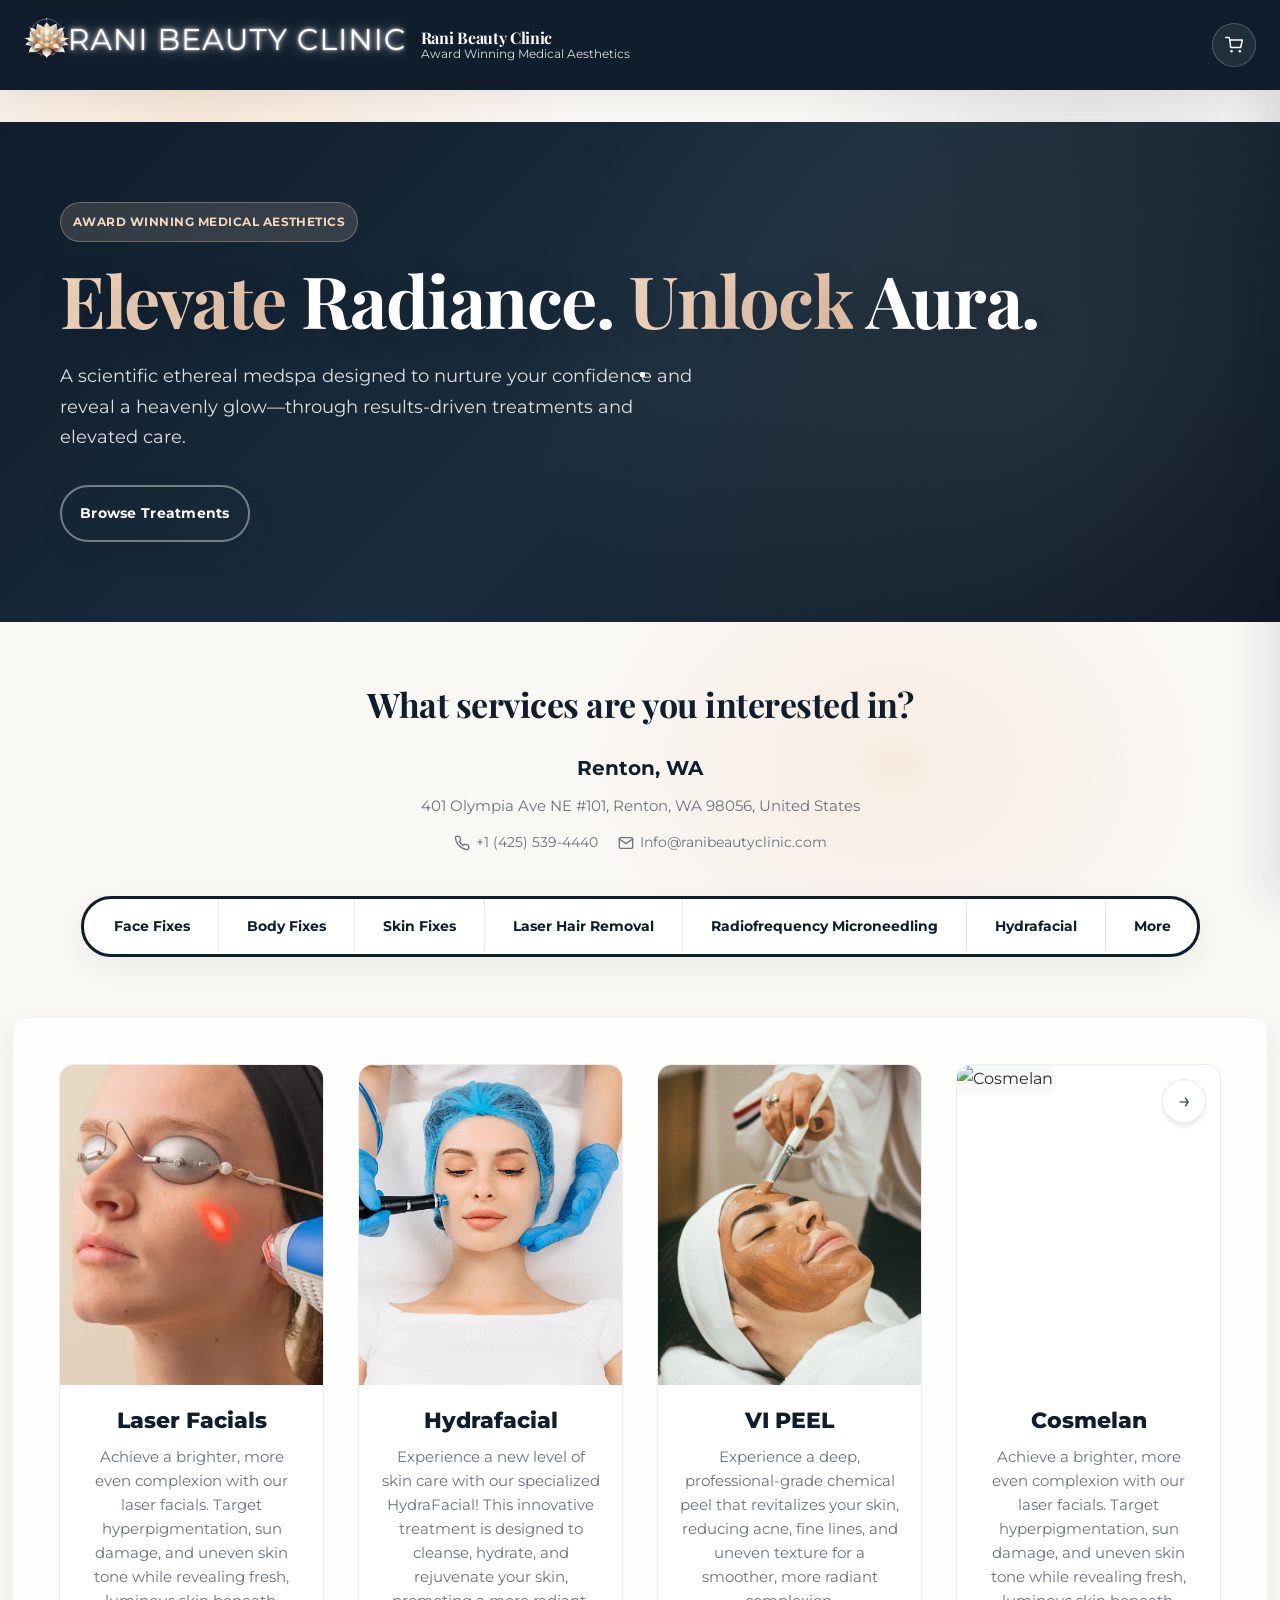
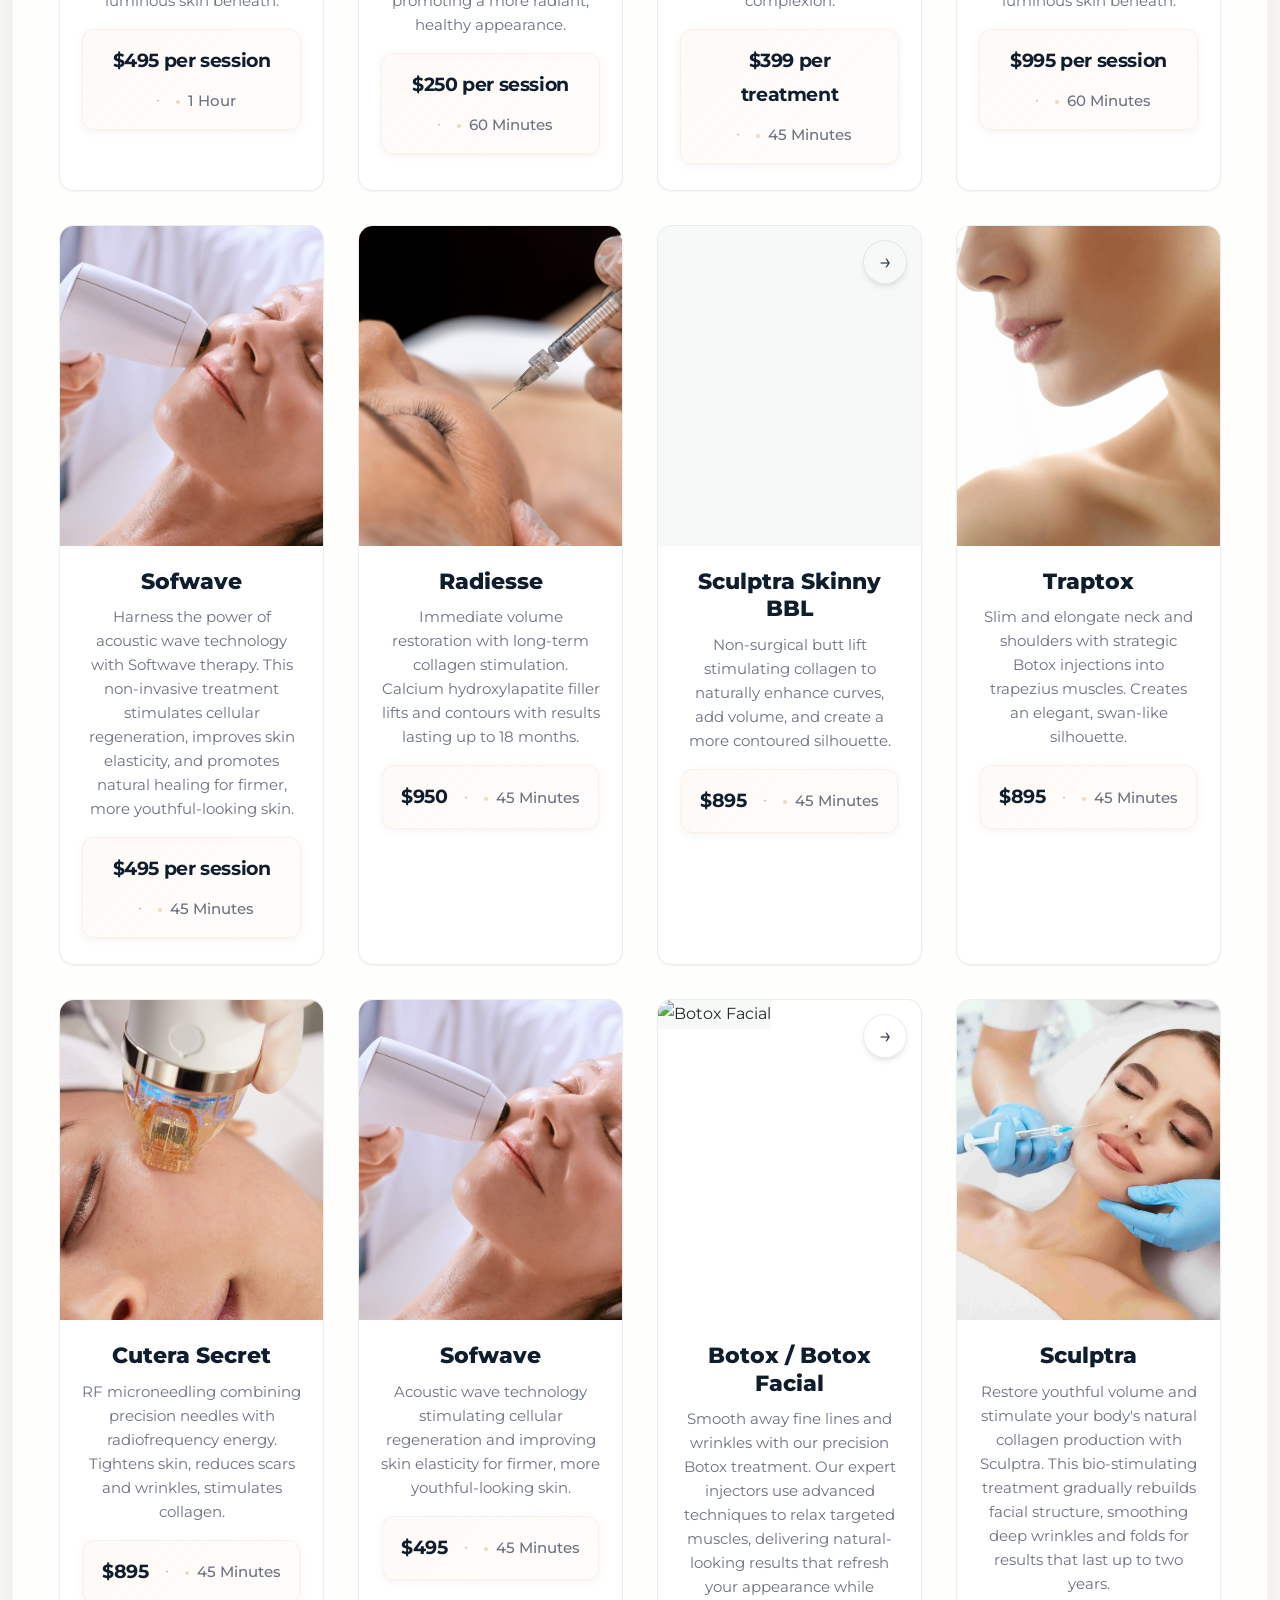
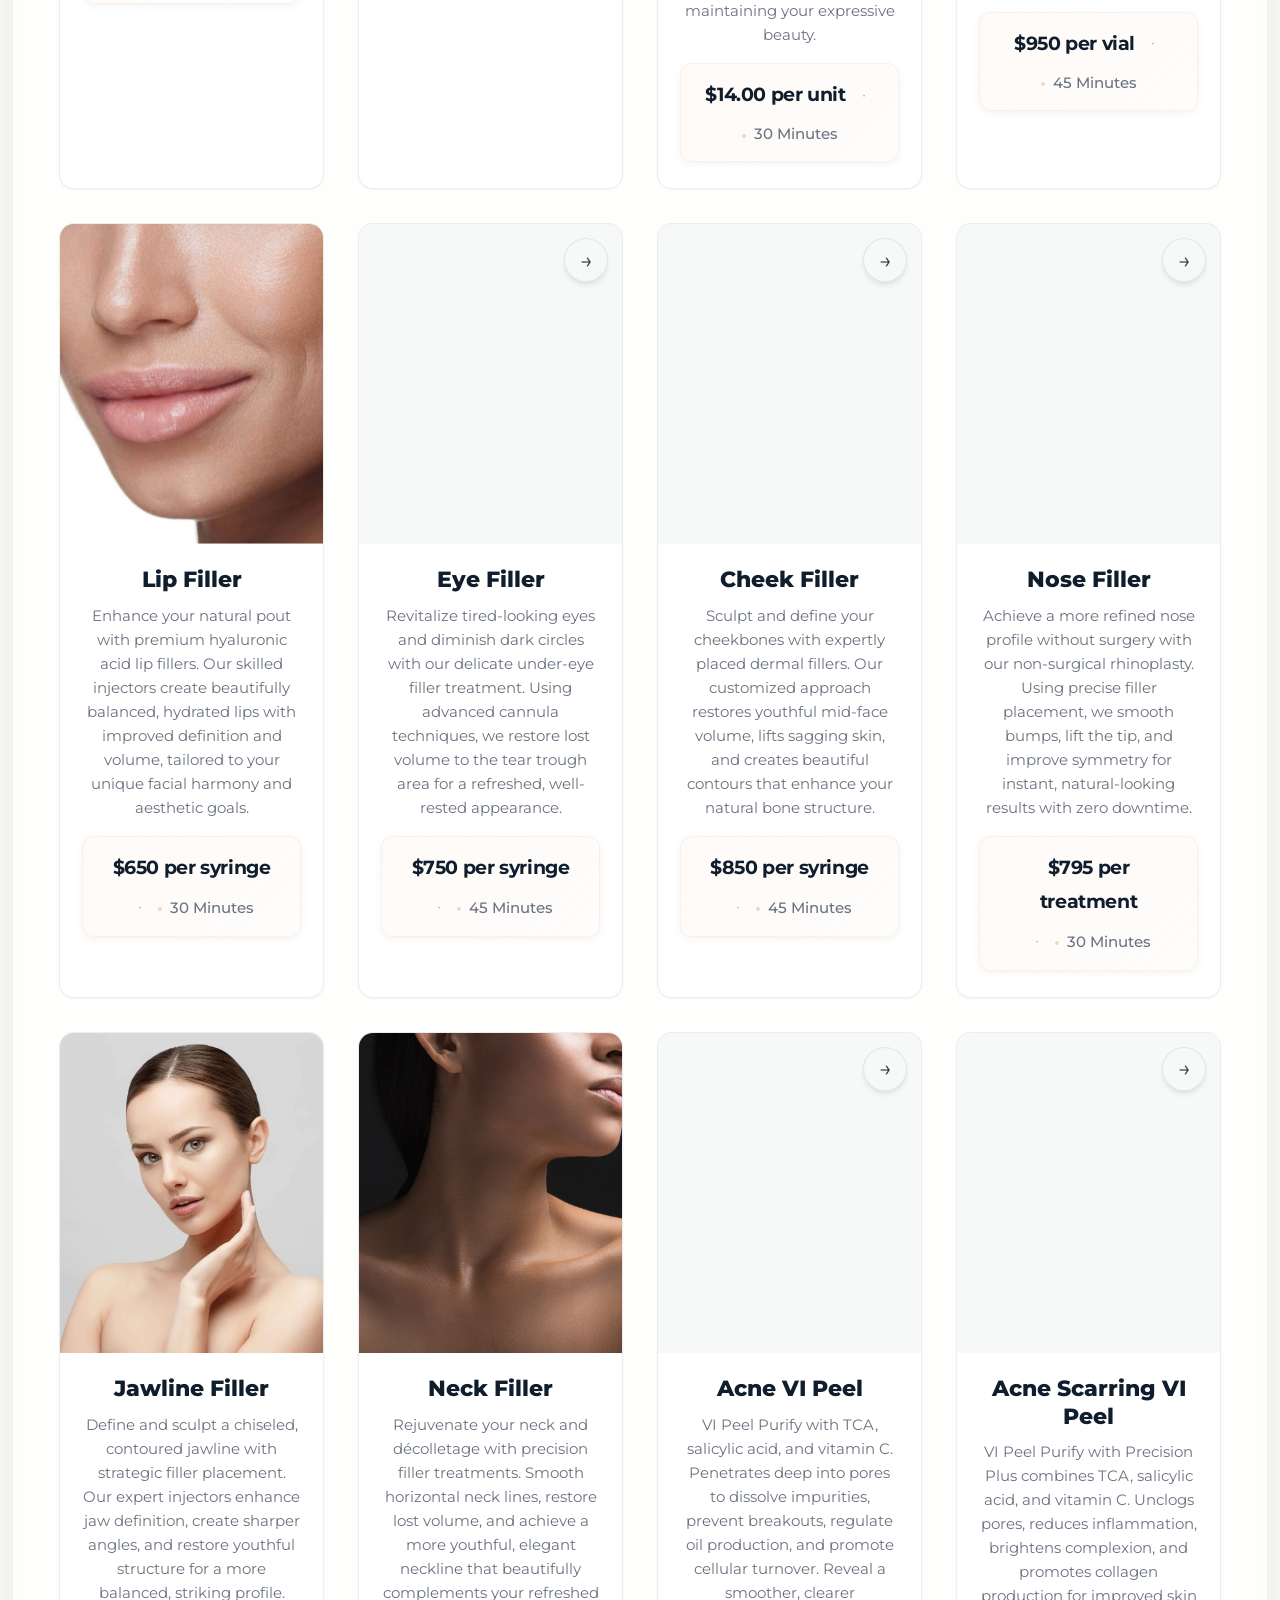
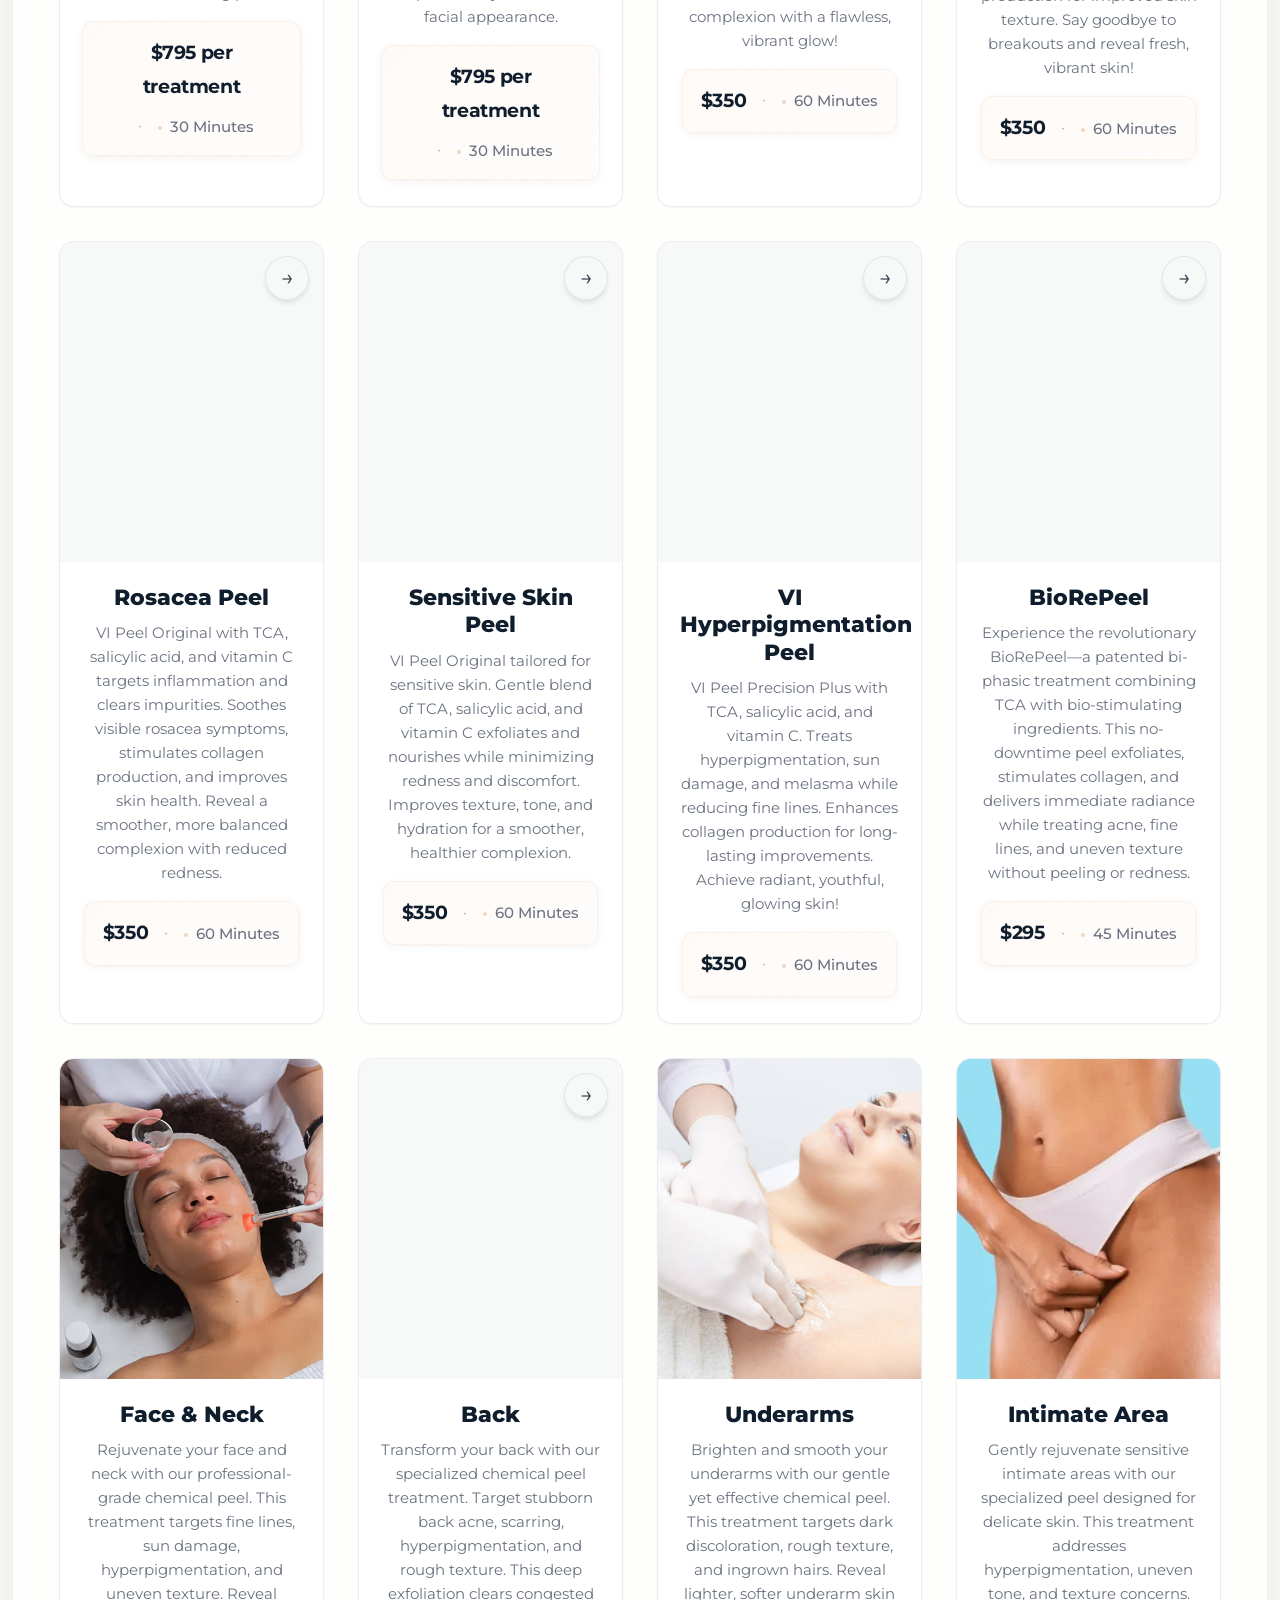
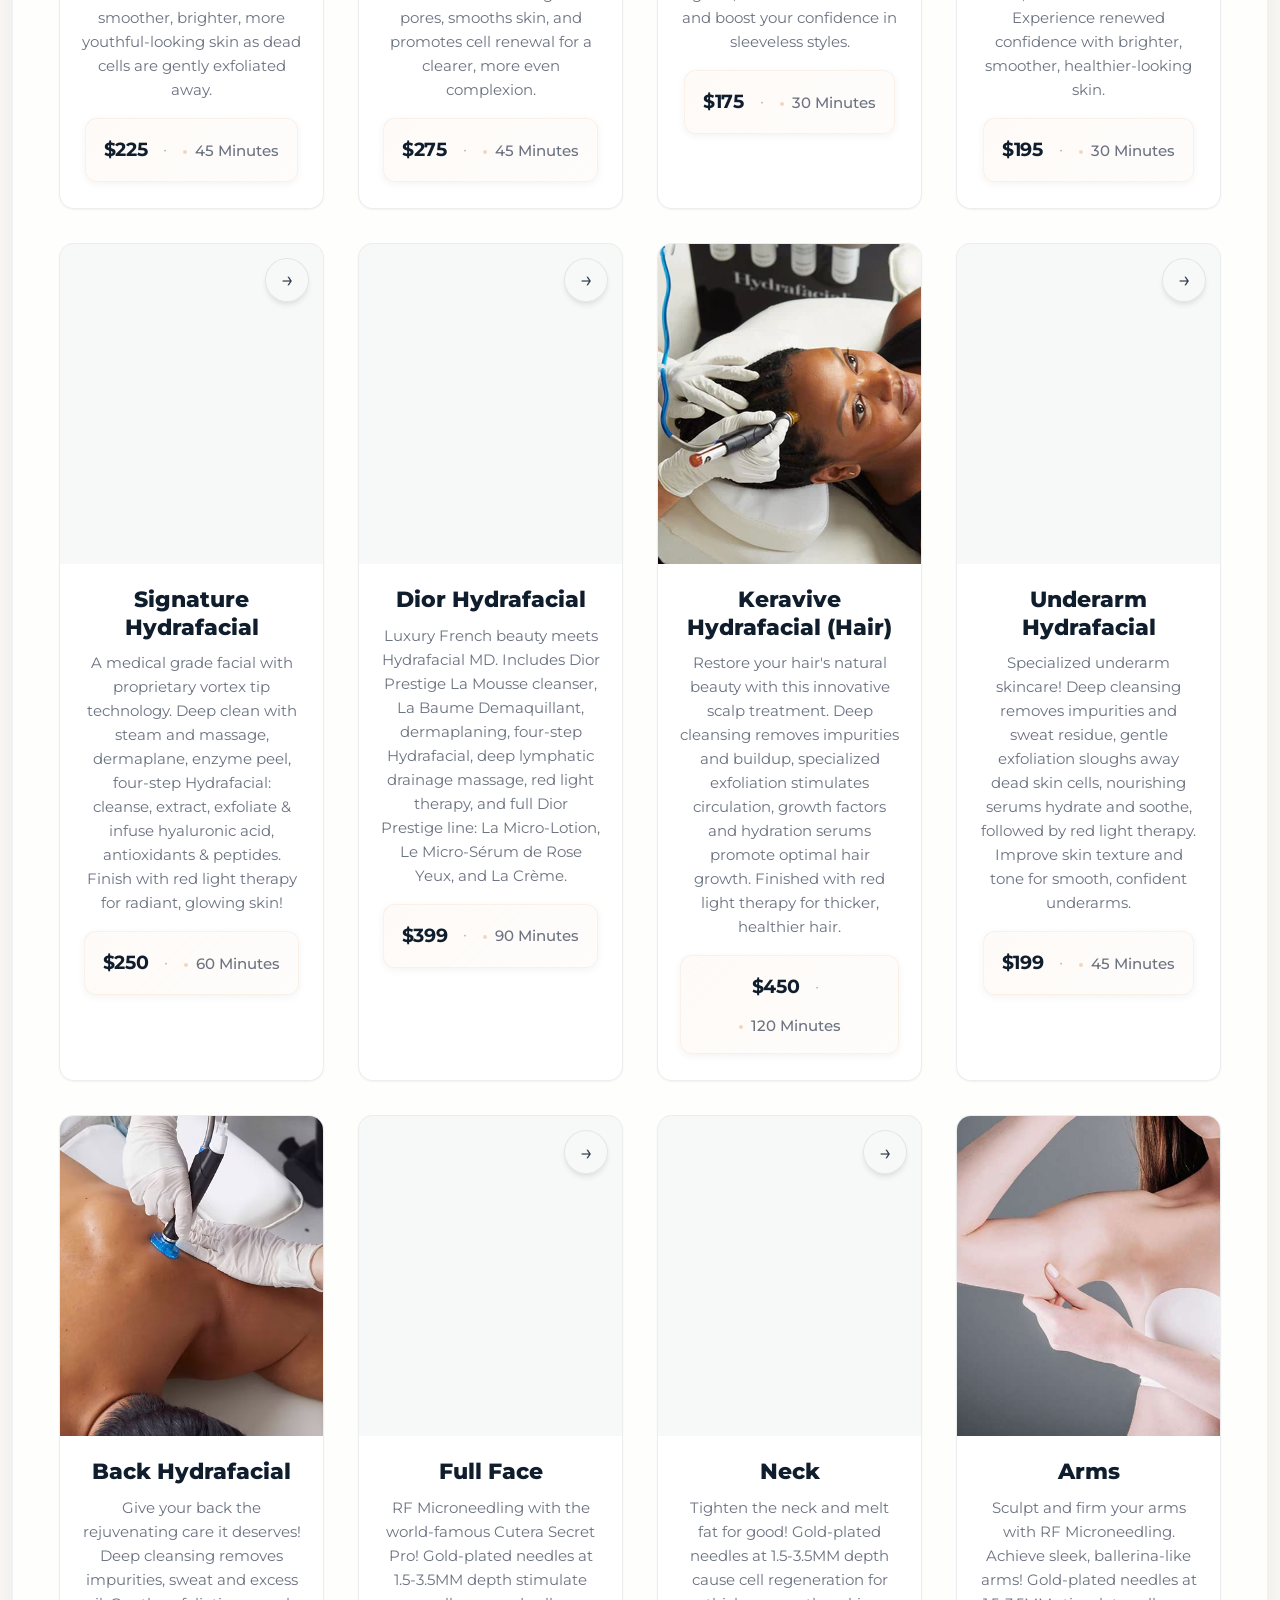
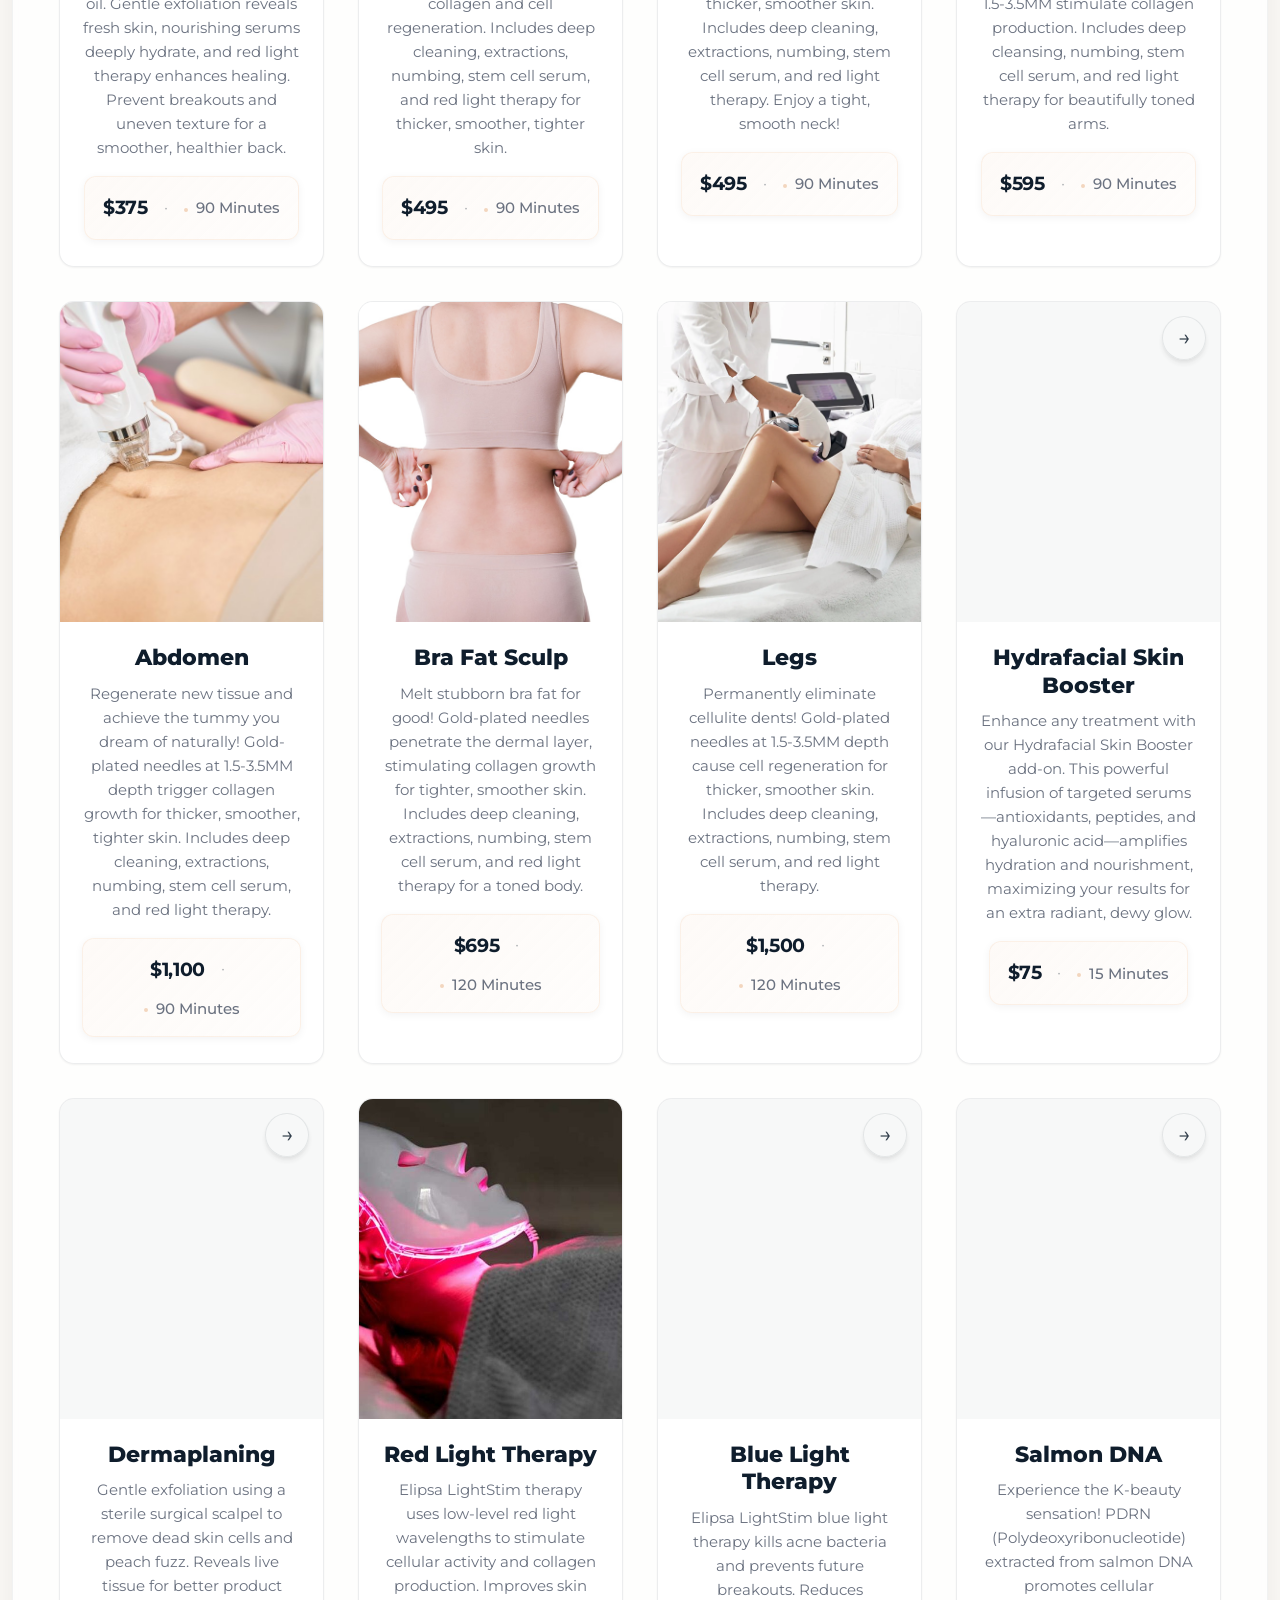
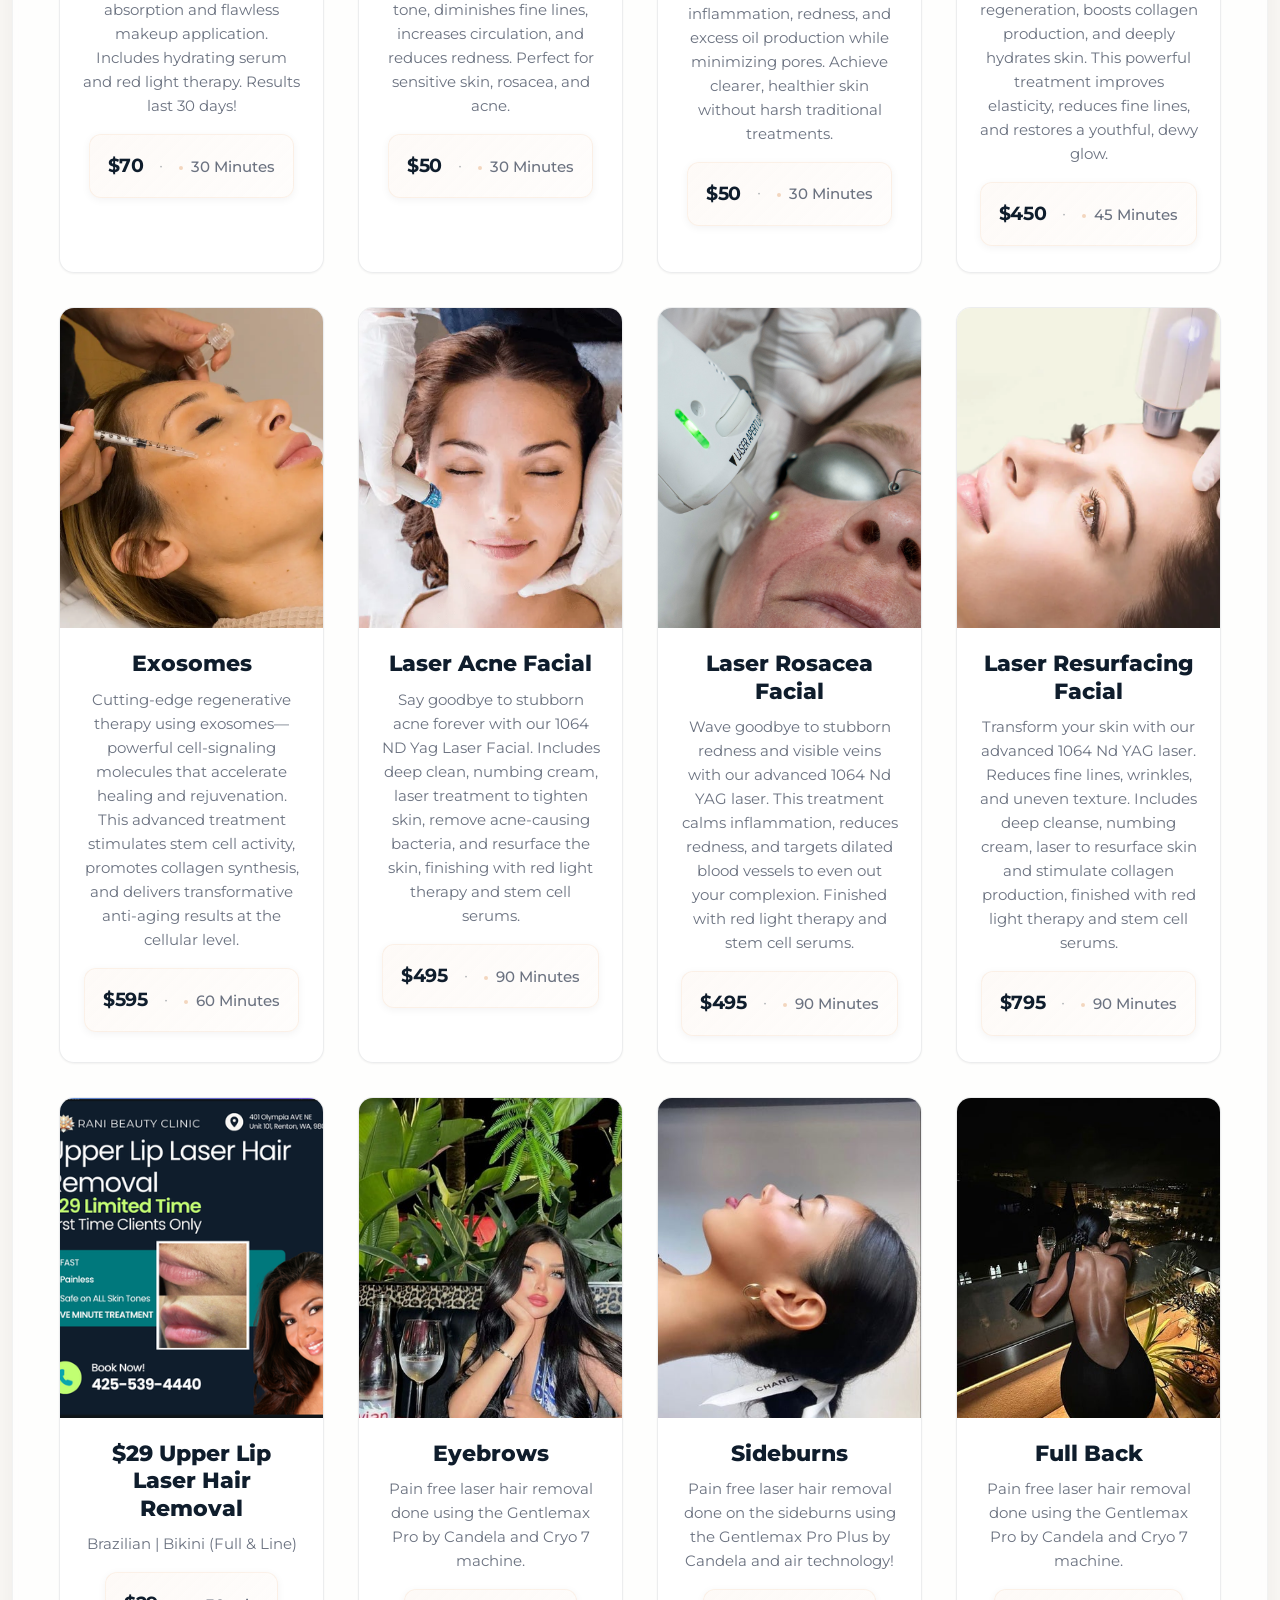
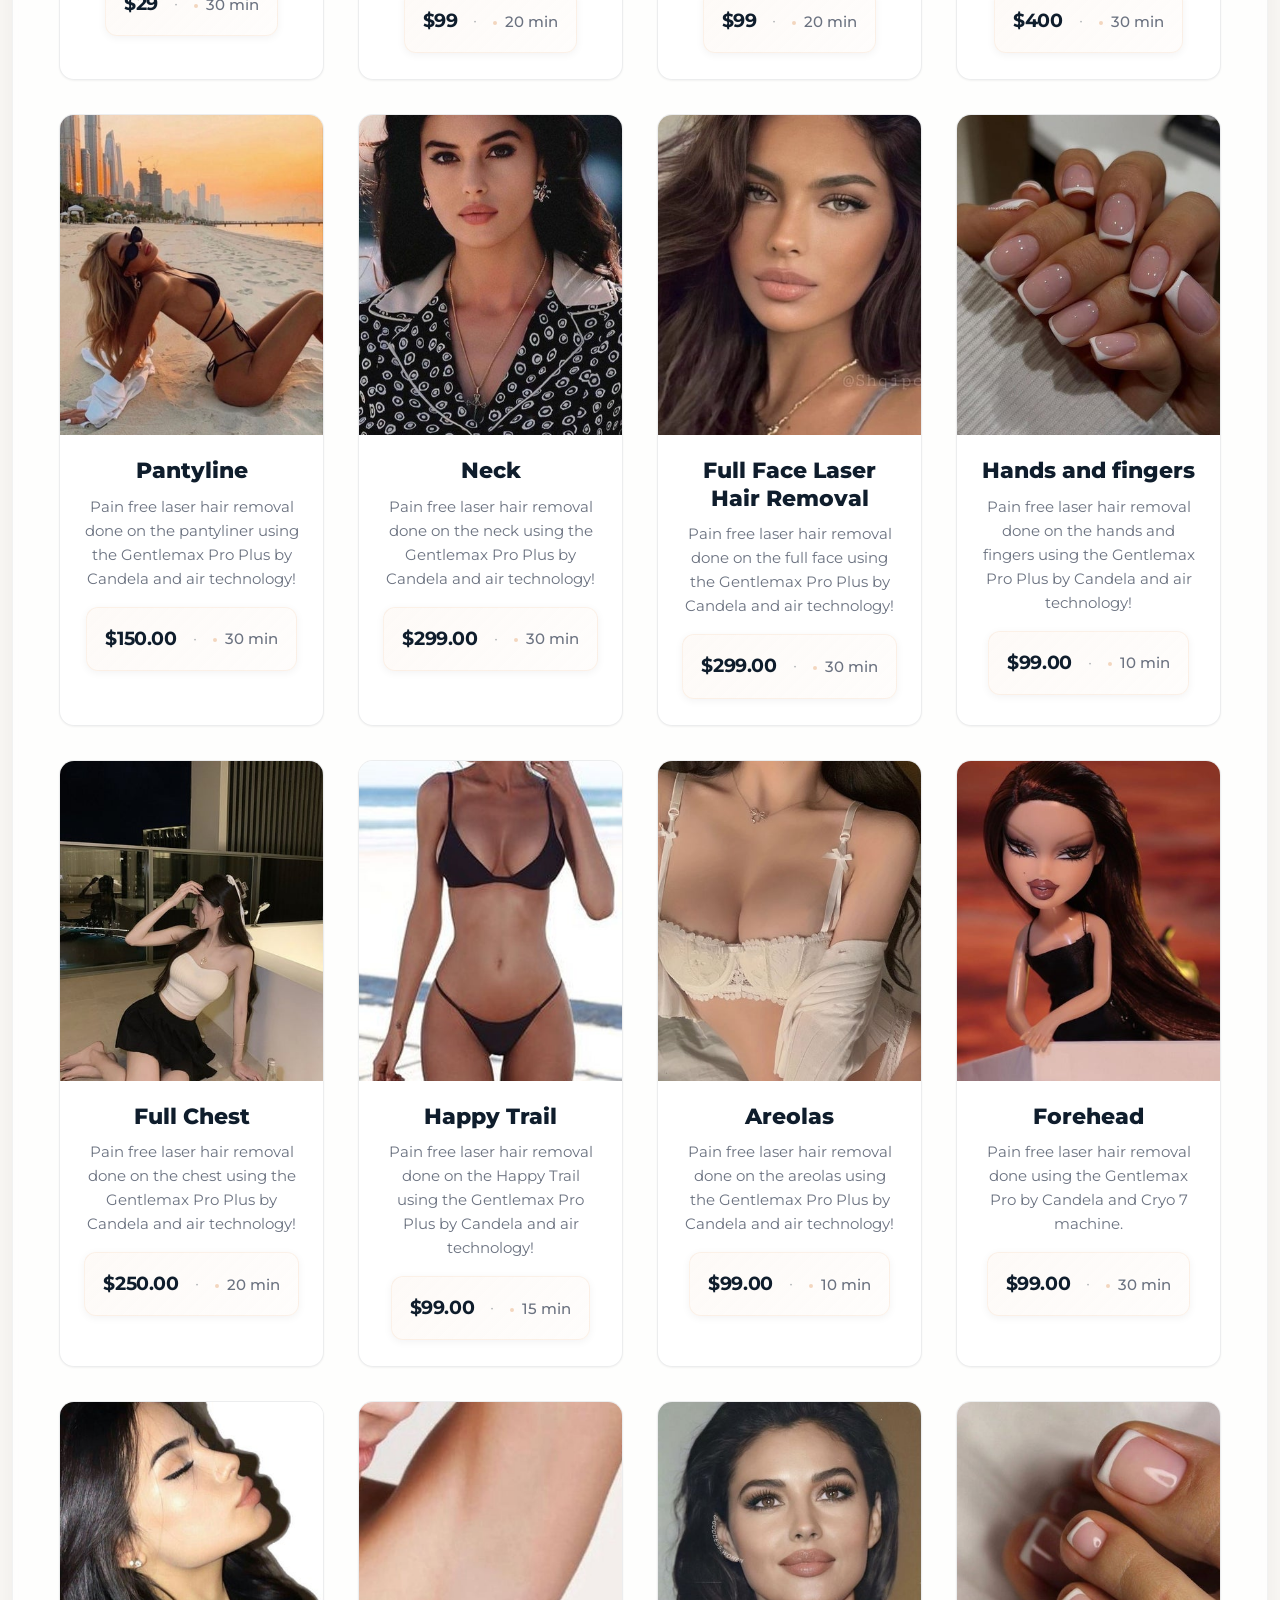
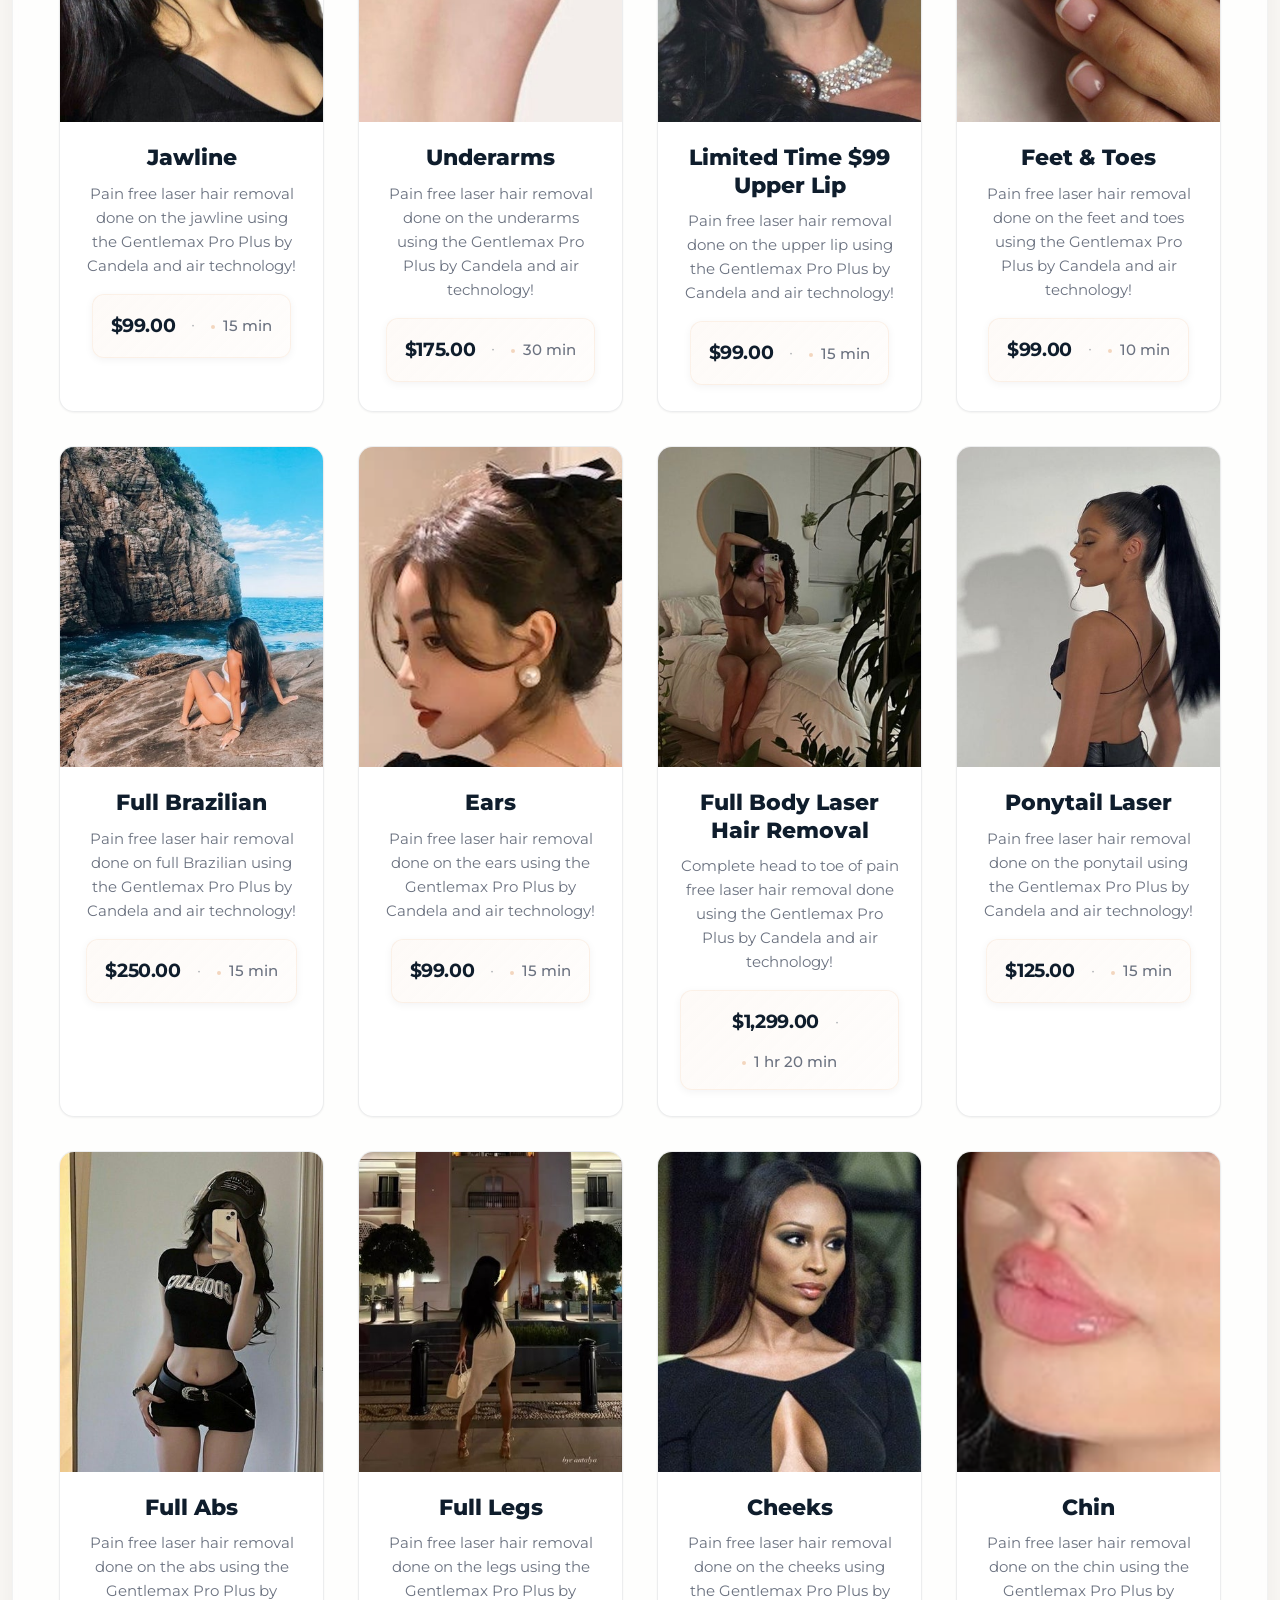
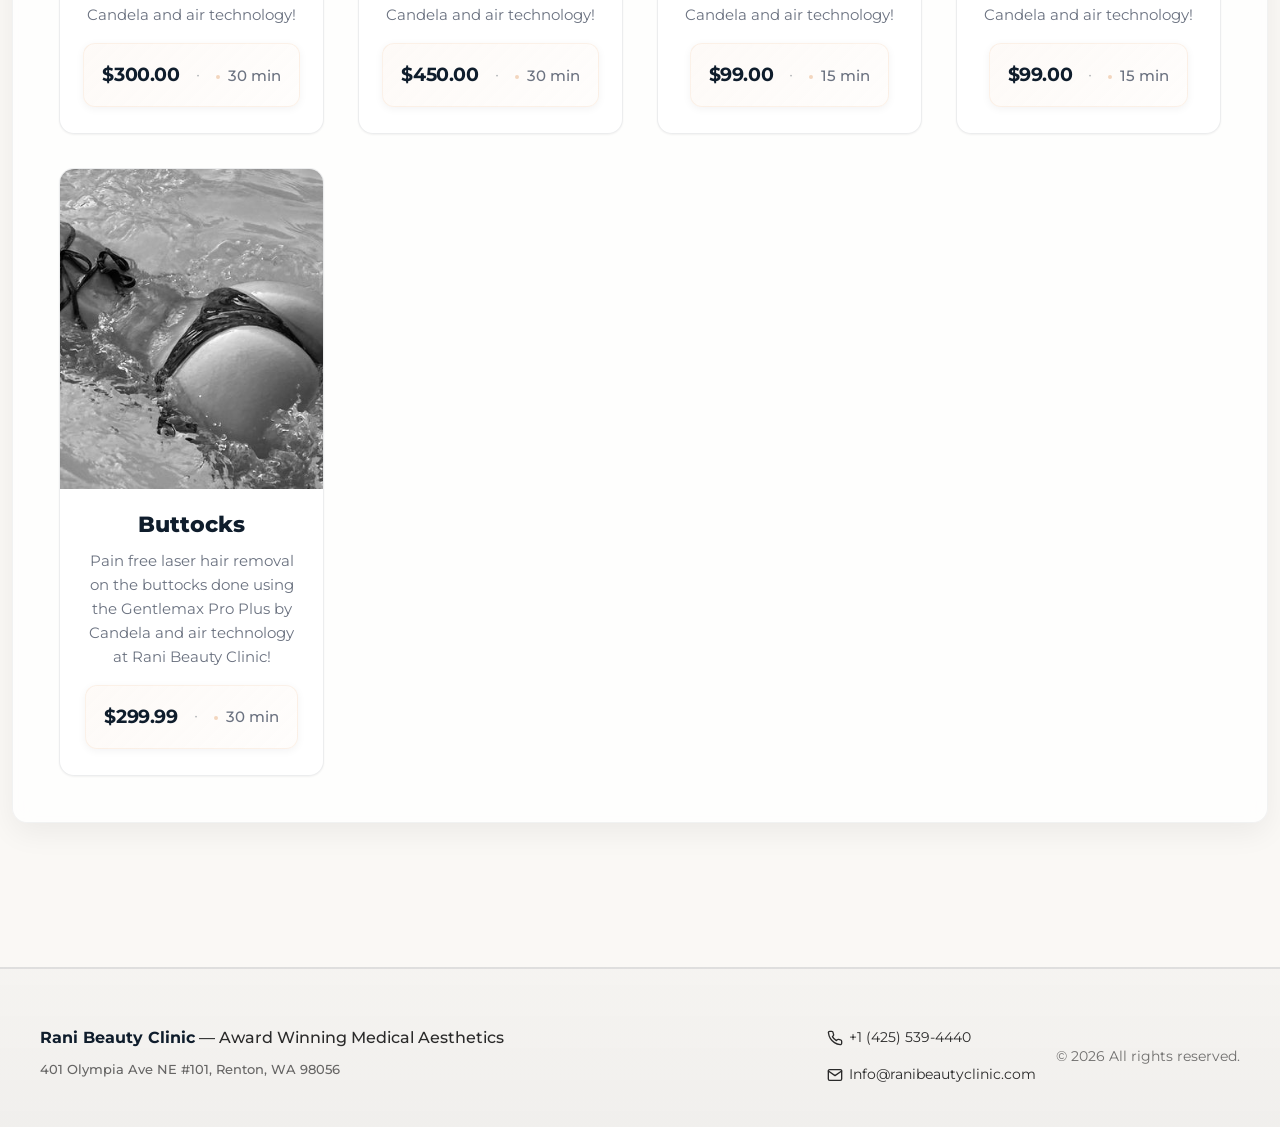
==== commit 72bbe477: "Update index.html" ====
--- a/index.html
+++ b/index.html
@@ -4707,14 +4707,16 @@
     <header style="outline: none;">
         <div class="header-inner" style="outline: none;">
             <div class="header-left">
-                <img src="assets/images/logo.png" alt="Rani Beauty Clinic" class="logo">
+                <a href="https://ranibeautyclinic.com/" aria-label="Rani Beauty Clinic Home">
+                    <img src="assets/images/logo.png" alt="Rani Beauty Clinic" class="logo">
+                </a>
                 <div class="brand-name" aria-hidden="true">
                     <strong style="outline: none;">Rani Beauty Clinic</strong>
                     <span>Award Winning Medical Aesthetics</span>
                 </div>
             </div>
 
-            <nav class="main-nav" aria-label="Primary navigation" style="outline: none;">
+            <nav class="main-nav" aria-label="Primary navigation" style="outline: none; display: none;">
                 <a class="nav-link" href="https://ranibeautyclinic.com/" style="outline: none;">Home</a>
                 <div class="nav-dropdown">
                     <a class="nav-link" href="/index.html">Shop</a>
@@ -4788,6 +4790,8 @@
                 </div>
             </nav>
 
+
+
             <div class="header-actions">
                 <button id="navToggle" class="nav-toggle" type="button" aria-controls="navDrawer" aria-expanded="false"
                     aria-label="Open menu">
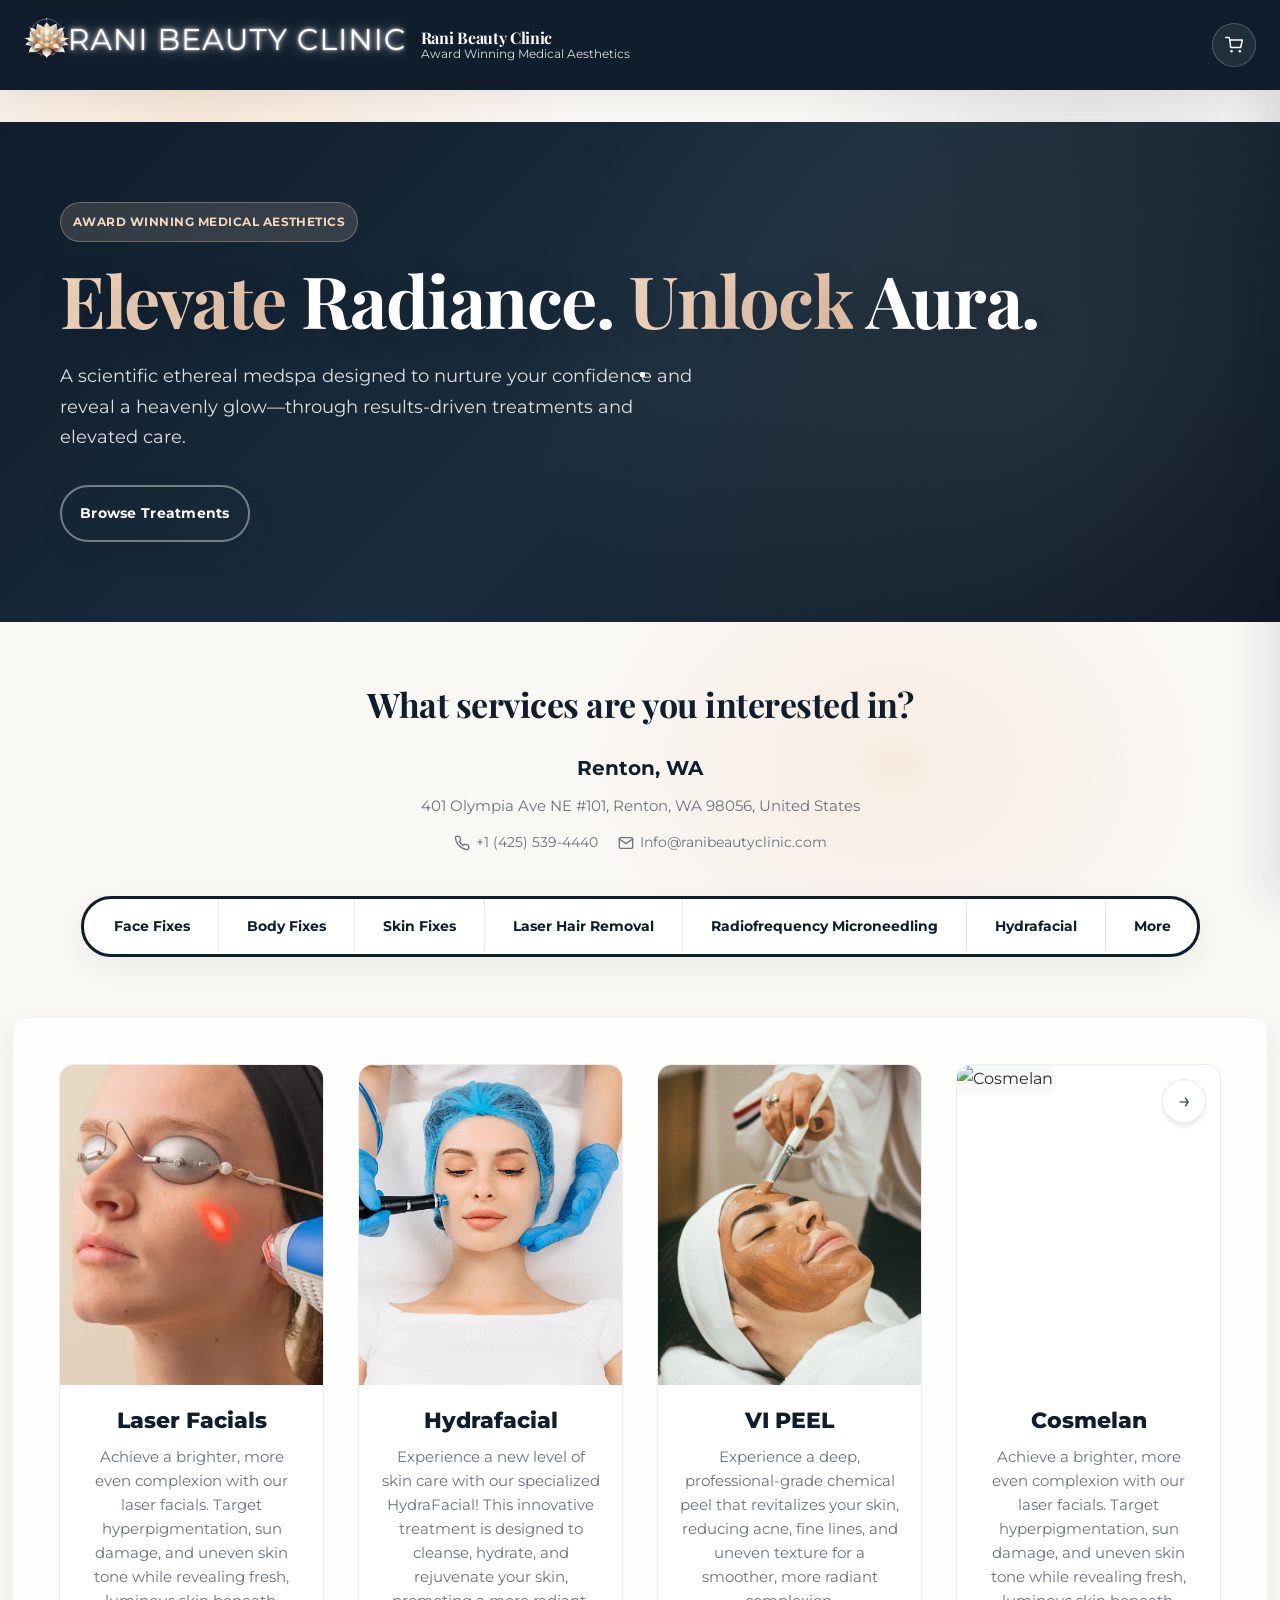
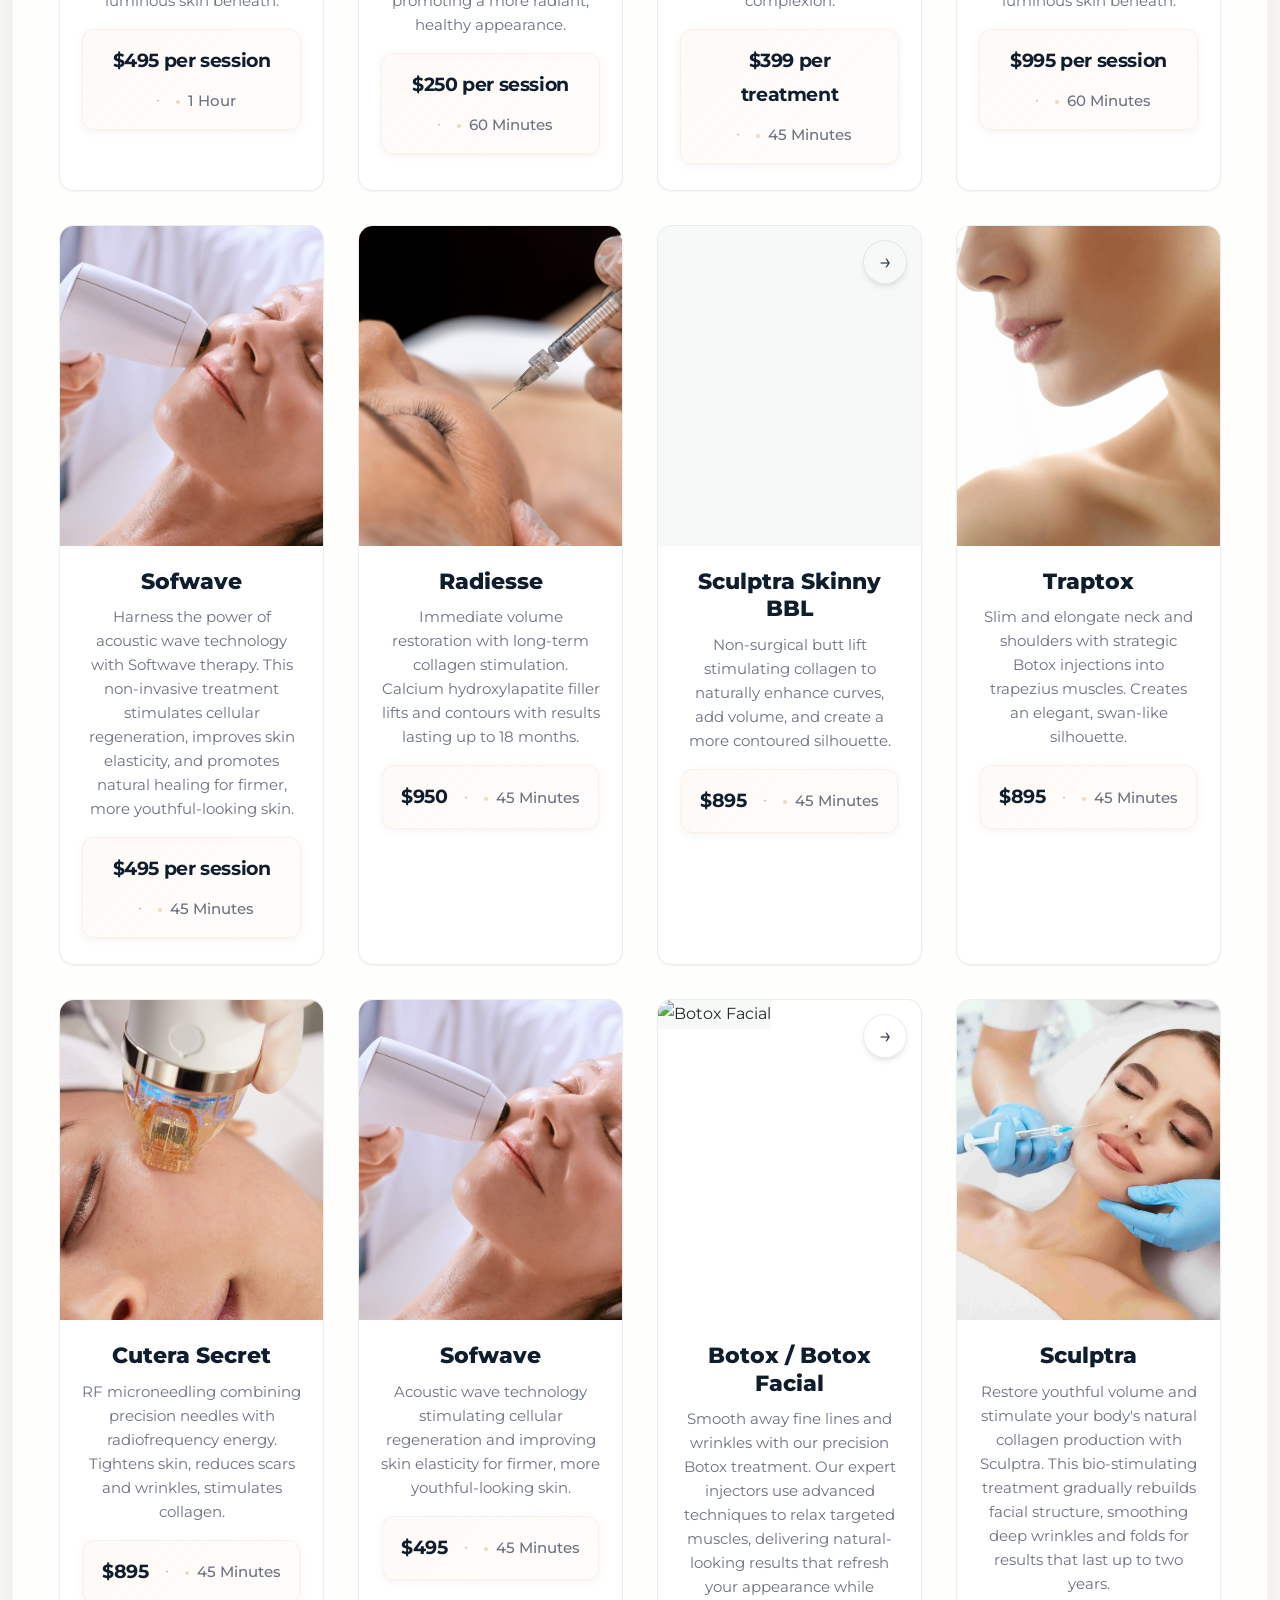
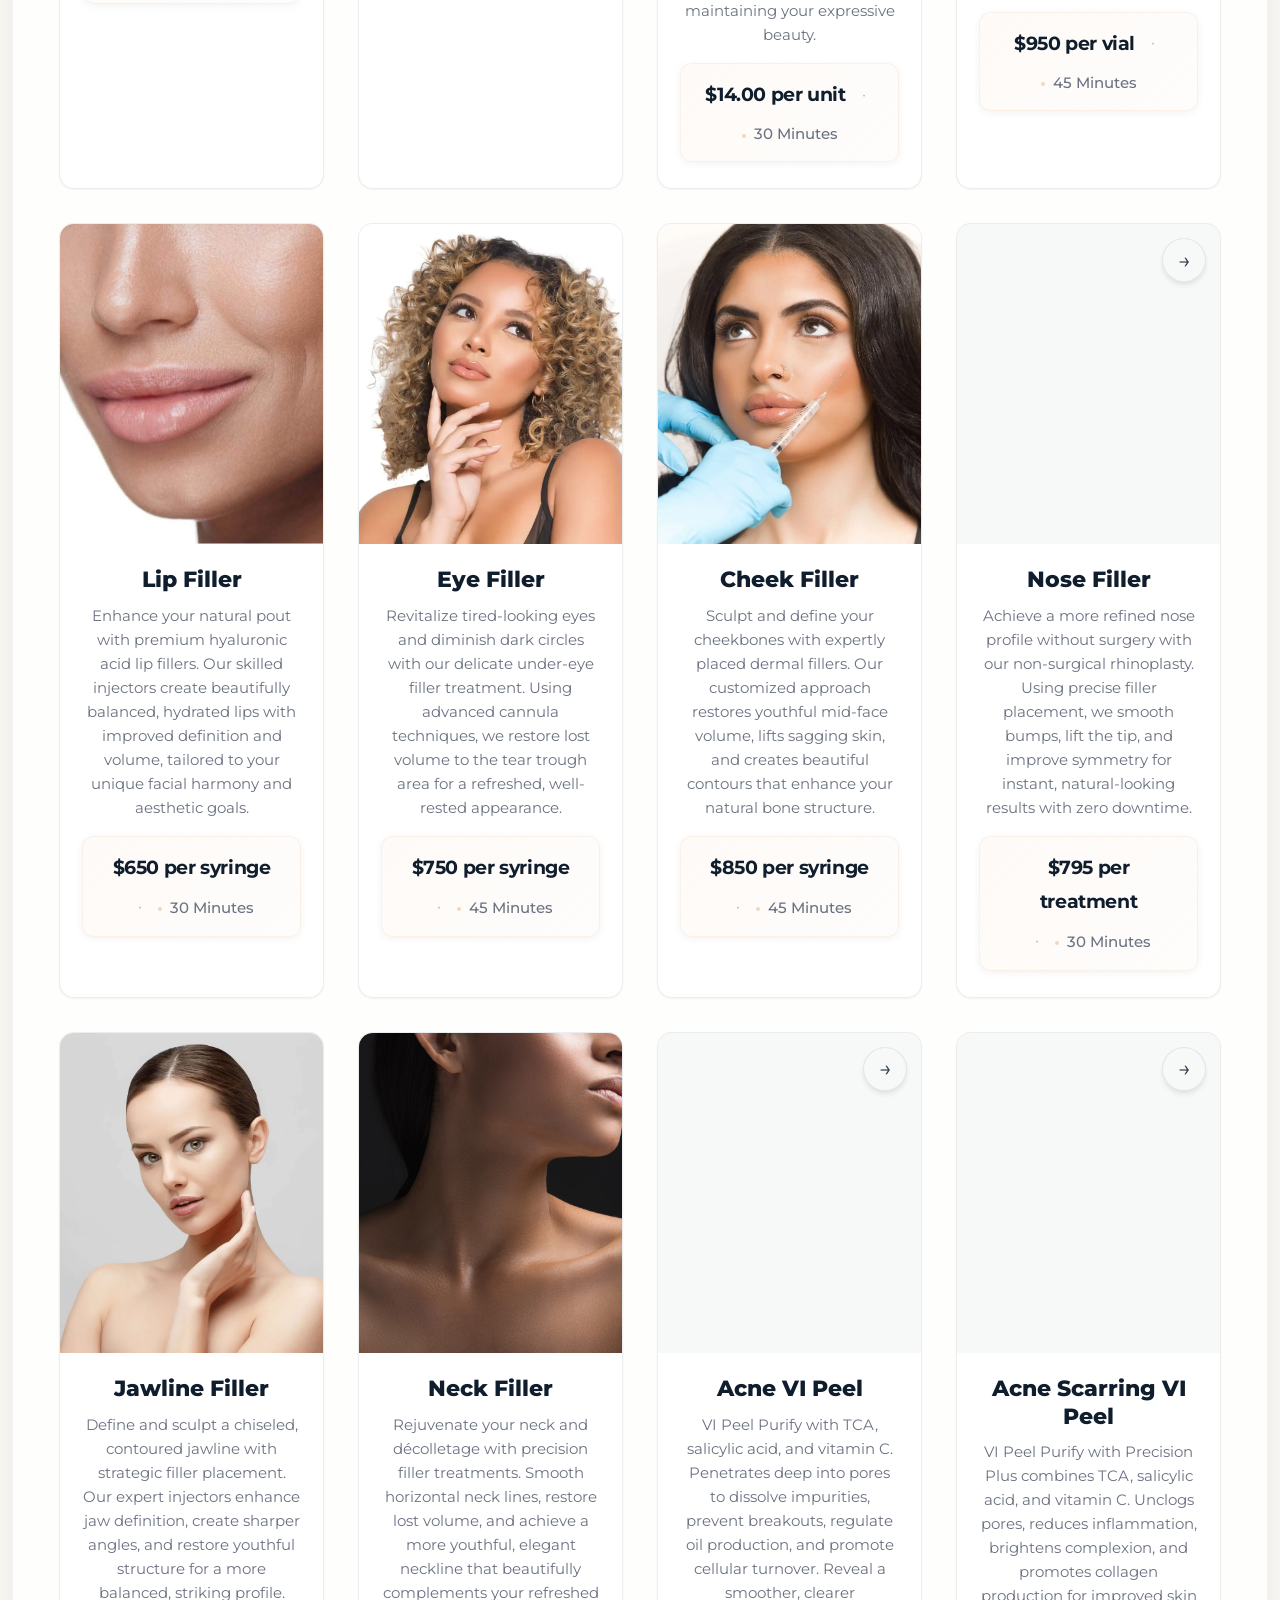
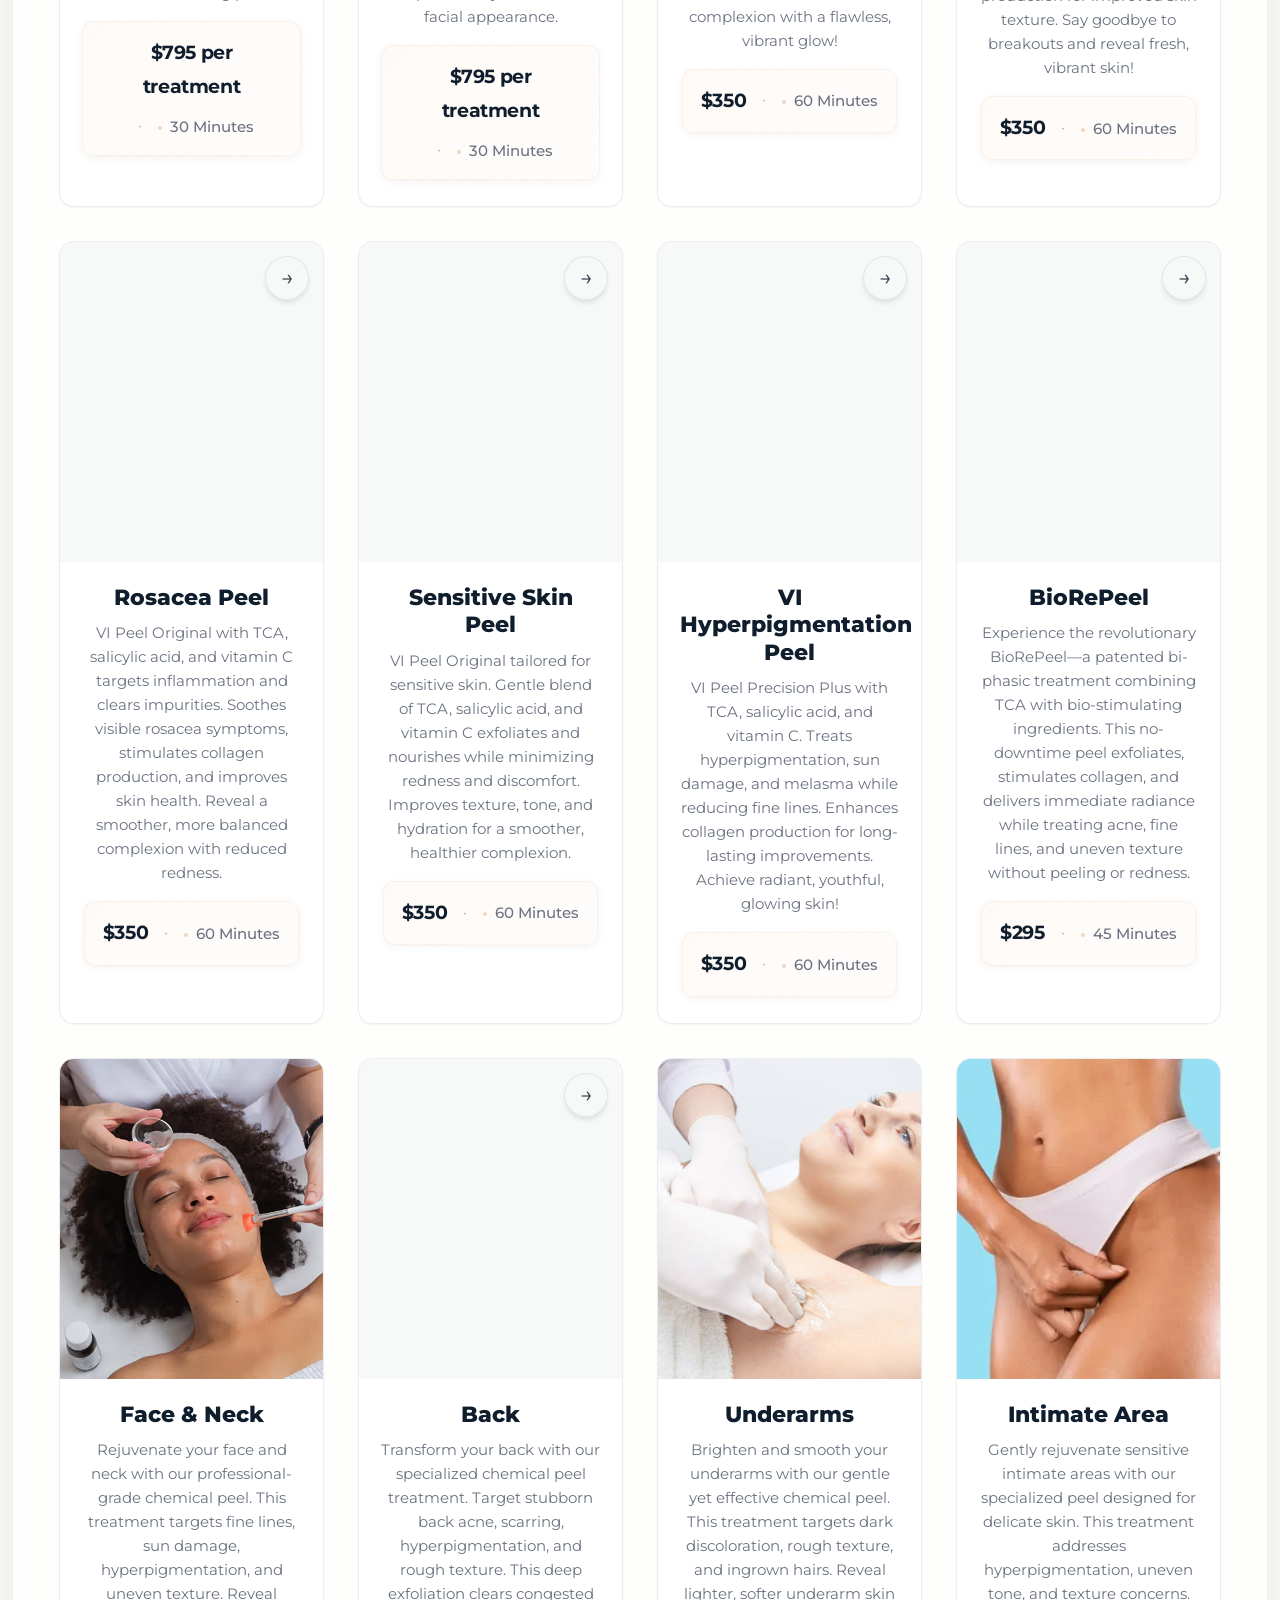
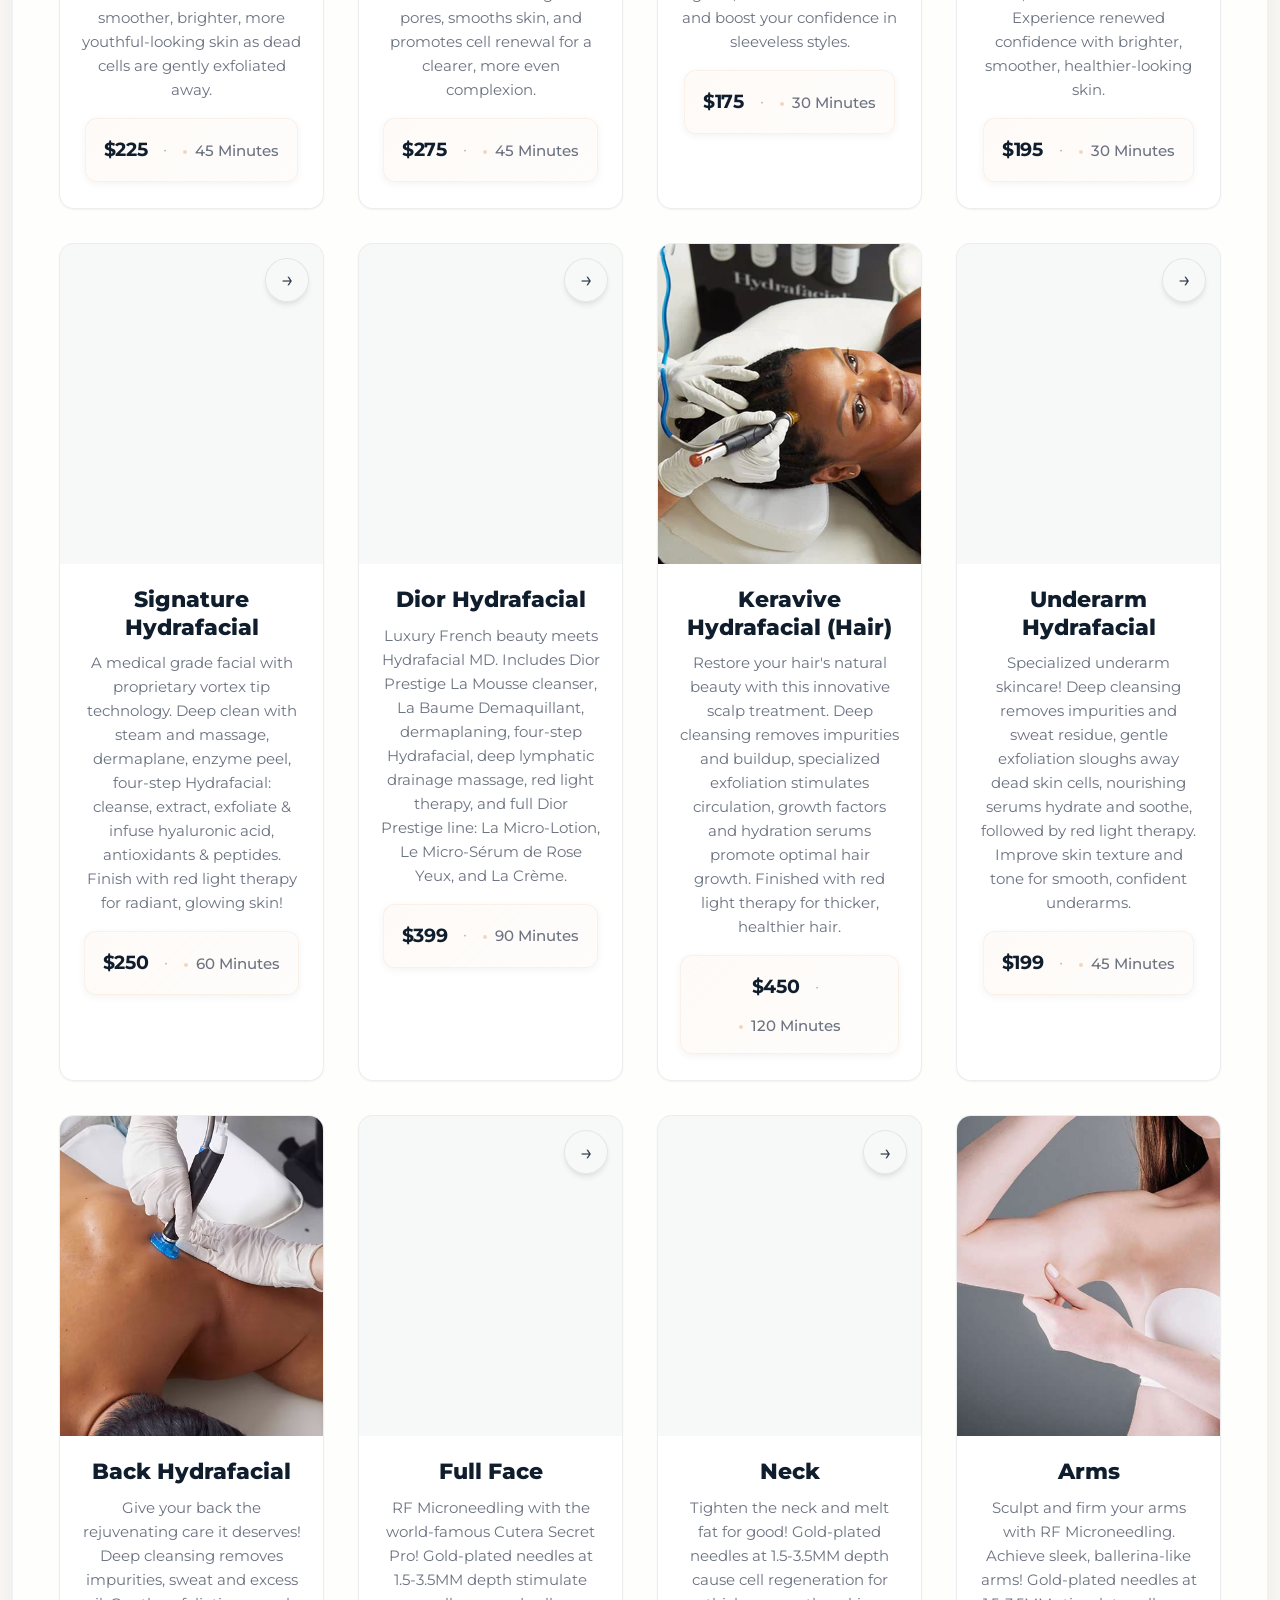
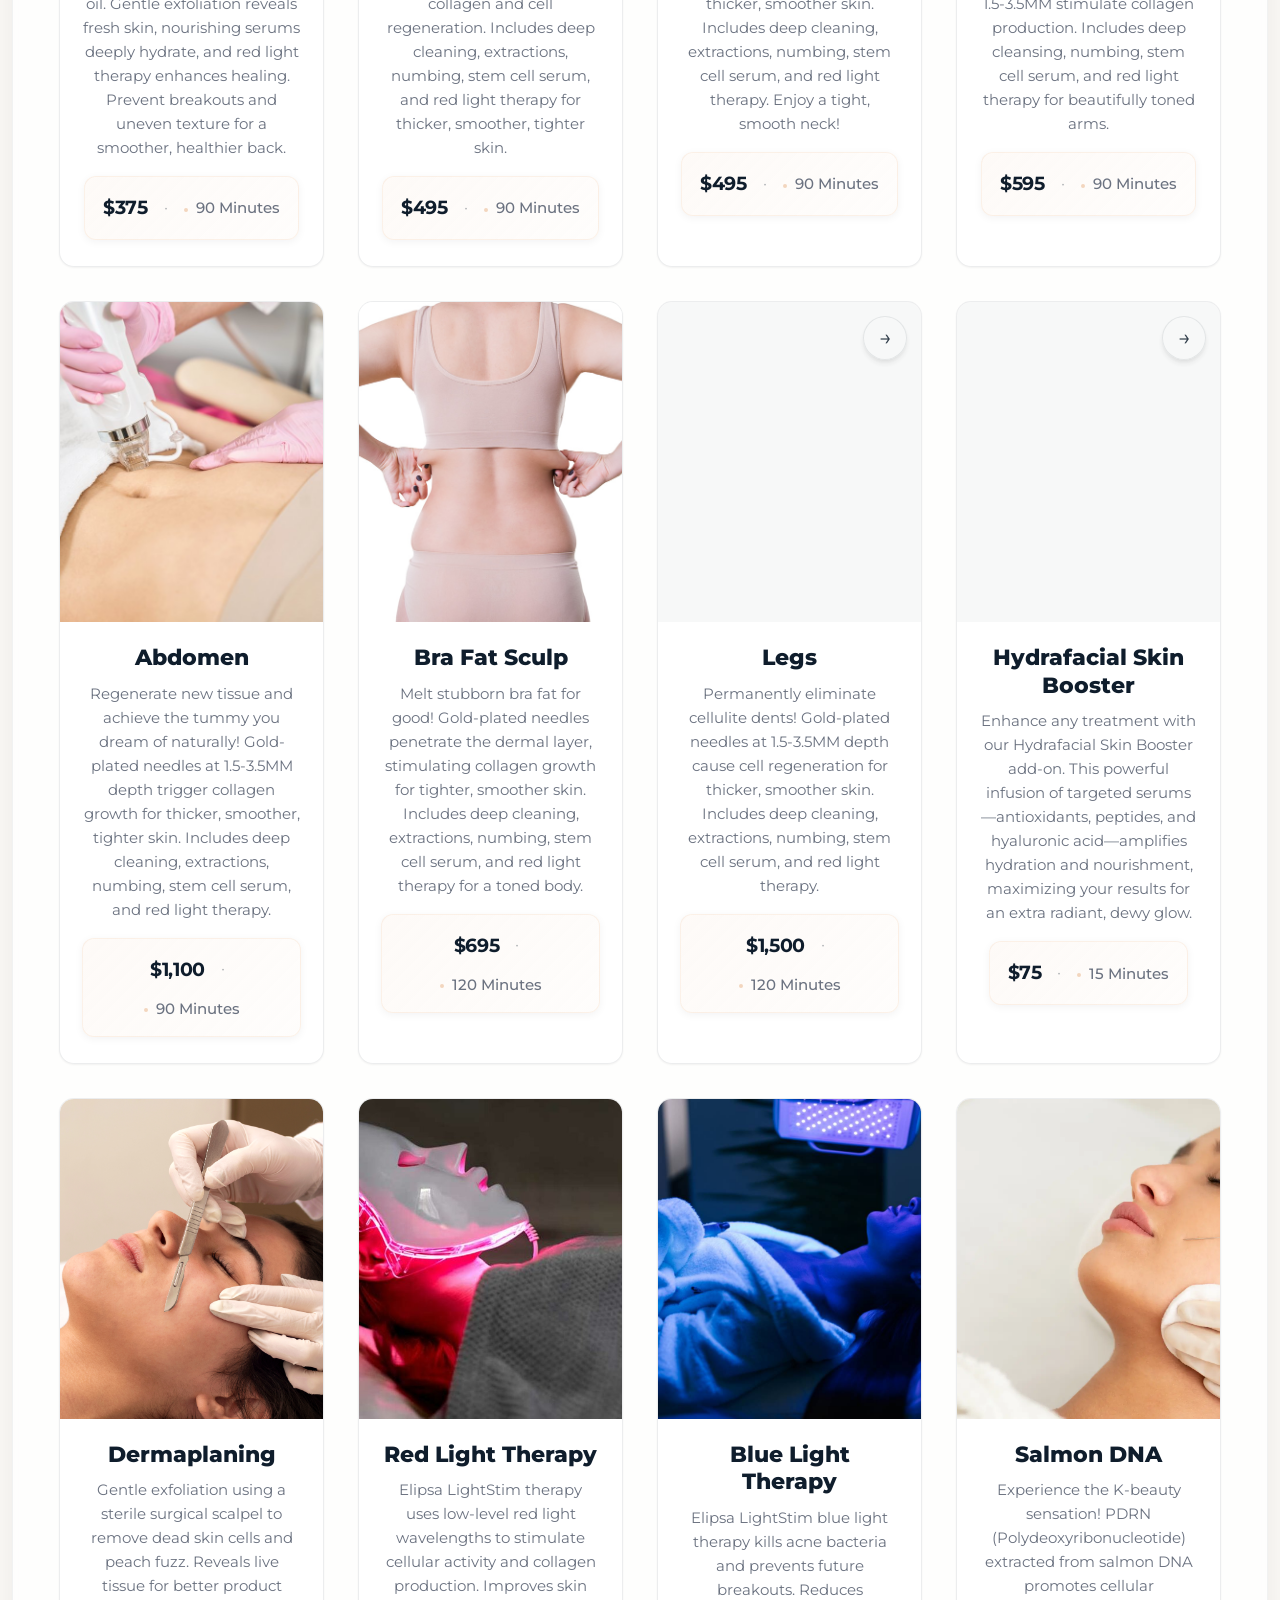
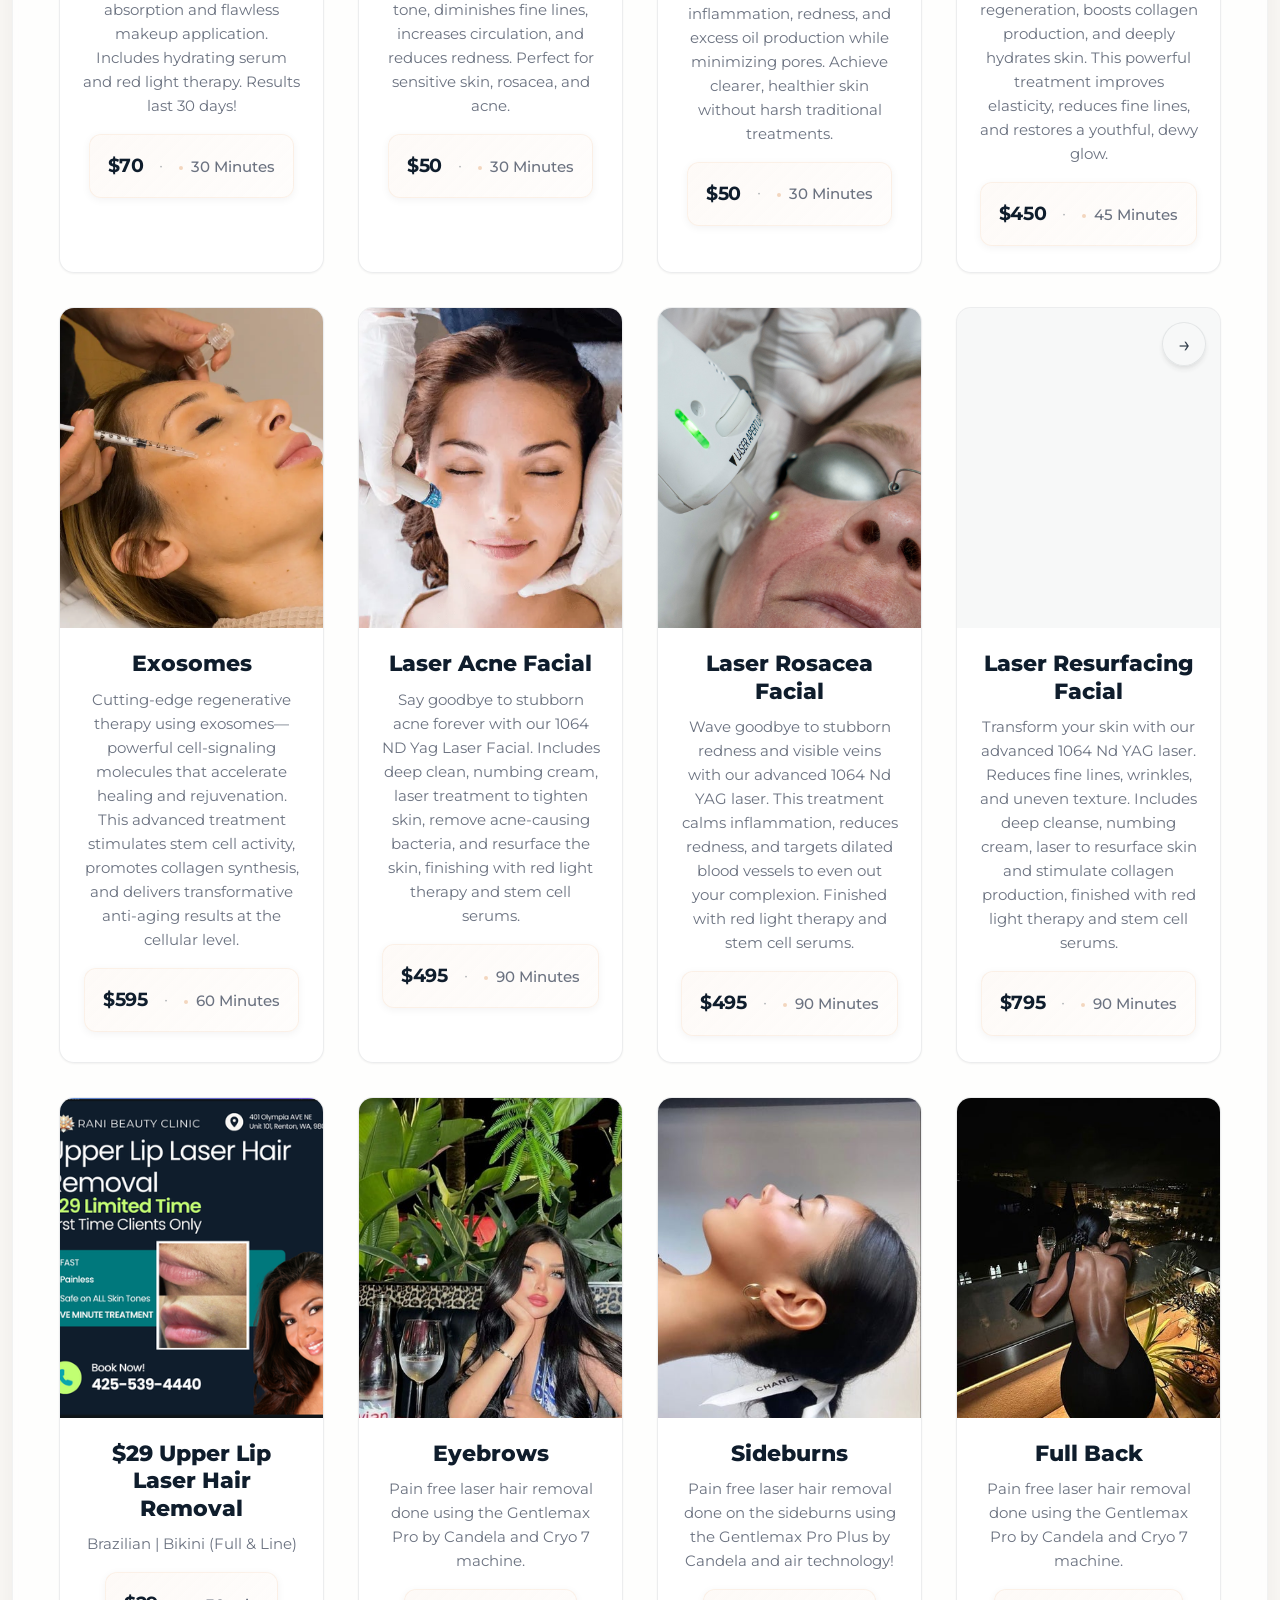
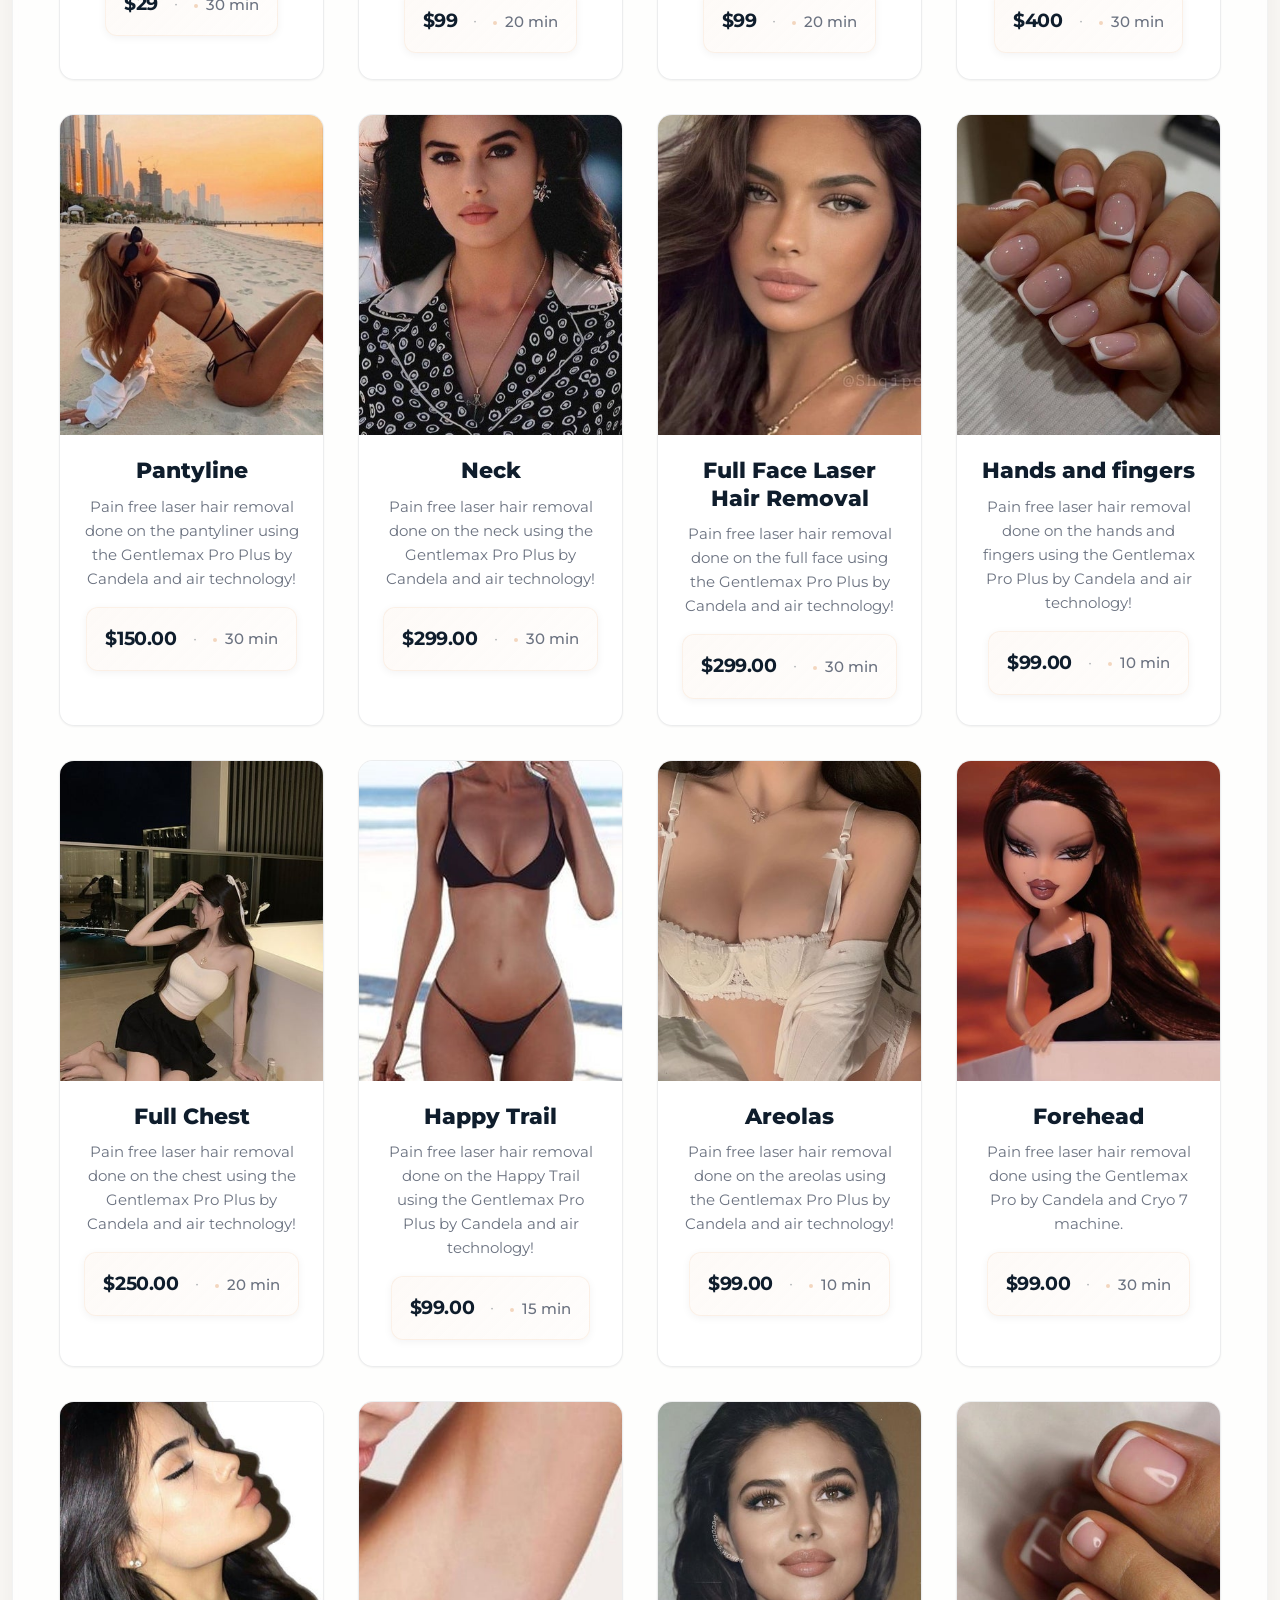
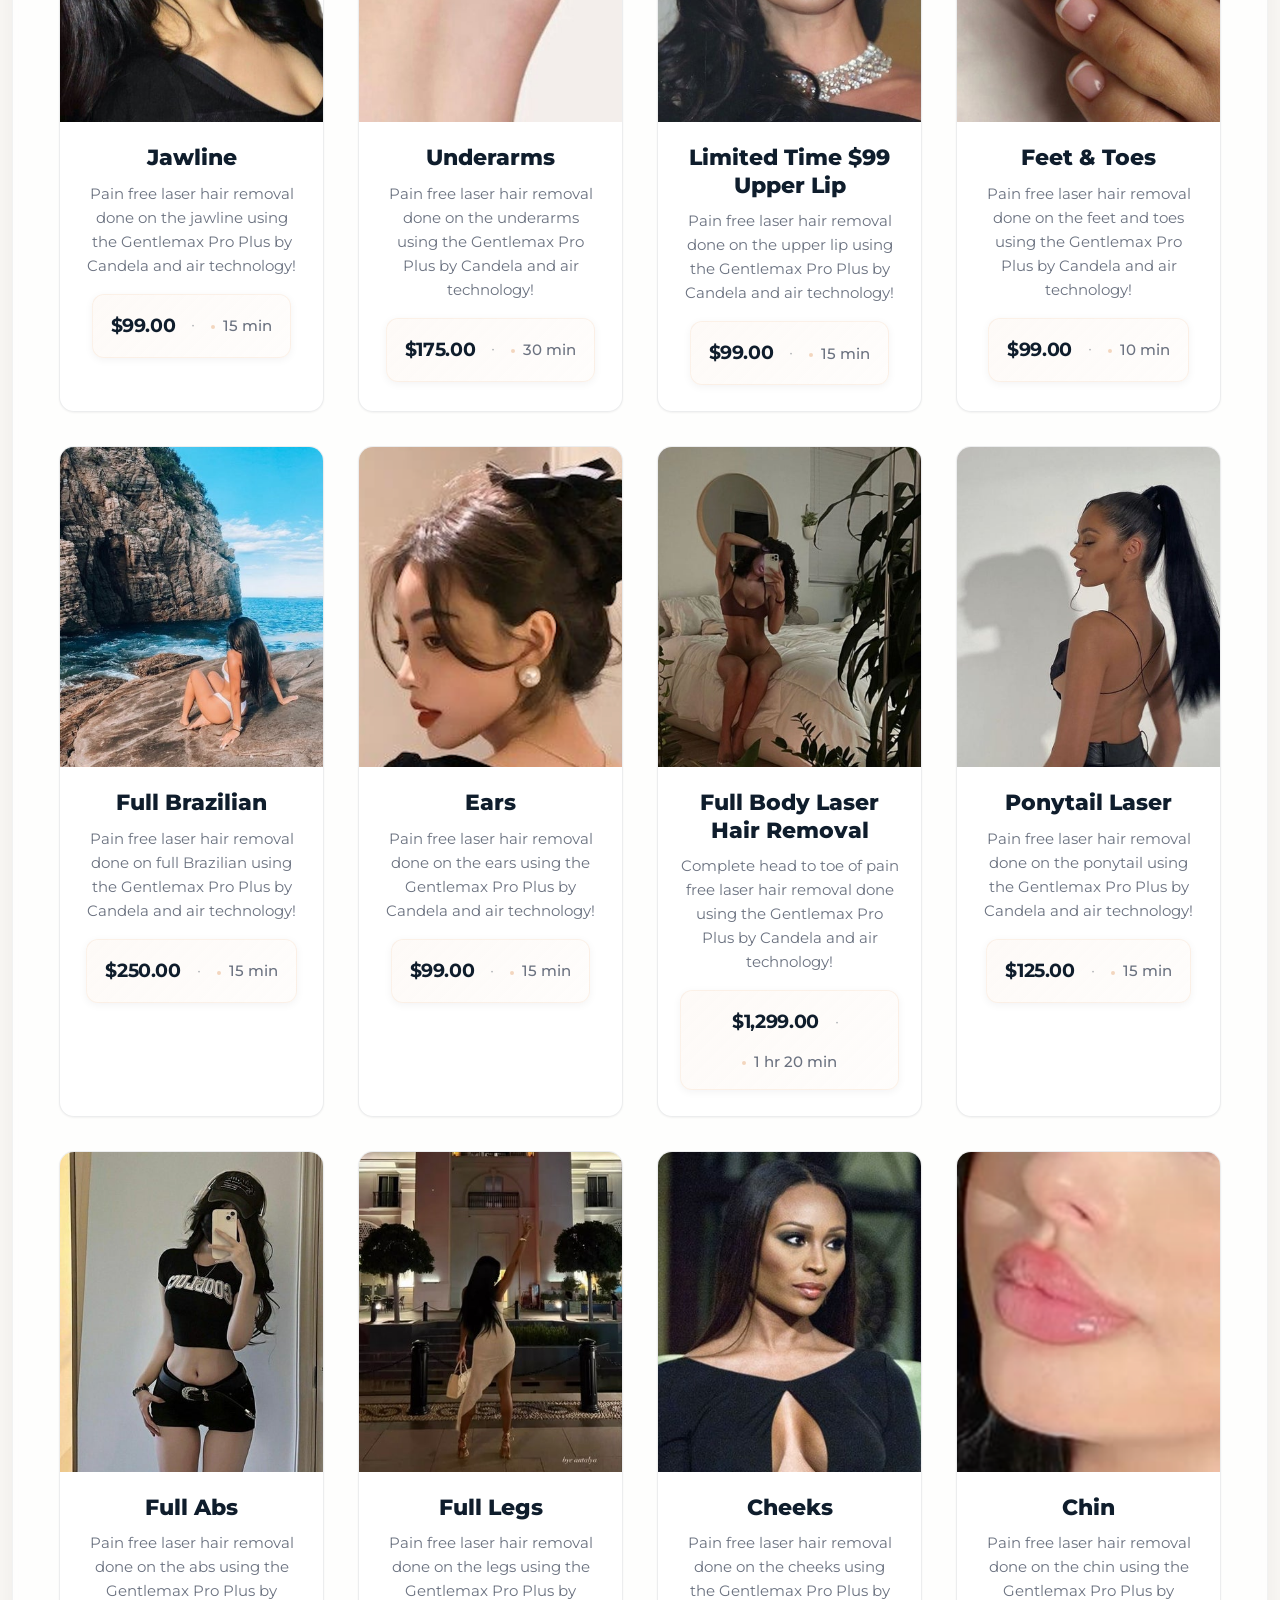
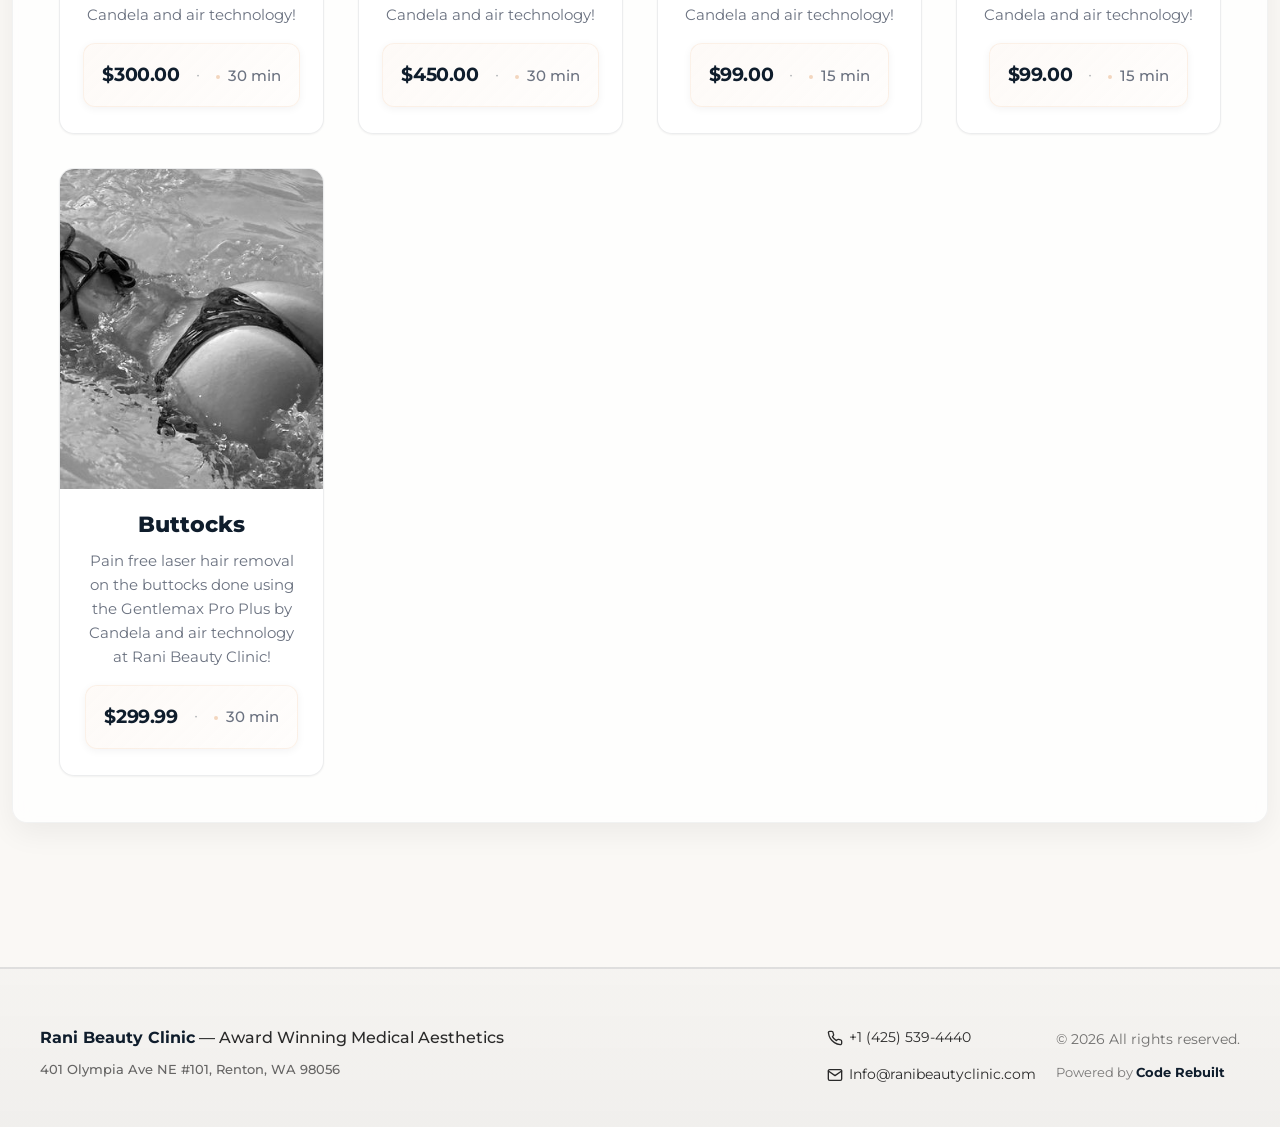
==== commit 00645433: "Update index.html" ====
--- a/index.html
+++ b/index.html
@@ -8103,7 +8103,15 @@
                     <span>Info@ranibeautyclinic.com</span>
                 </a>
             </div>
-            <div class="footer-copyright">© <span id="year">2025</span> All rights reserved.</div>
+            <div class="footer-copyright">
+                <div>© <span id="year">2026</span> All rights reserved.</div>
+                <div style="margin-top: 8px;">
+                    <a href="https://www.code-rebuilt.com" target="_blank" rel="noopener noreferrer"
+                        style="color: rgba(42, 42, 42, 0.6); text-decoration: none; font-size: 13px; transition: color 0.2s;">
+                        Powered by <strong style="color: var(--primary-navy);">Code Rebuilt</strong>
+                    </a>
+                </div>
+            </div>
         </div>
     </footer>
 
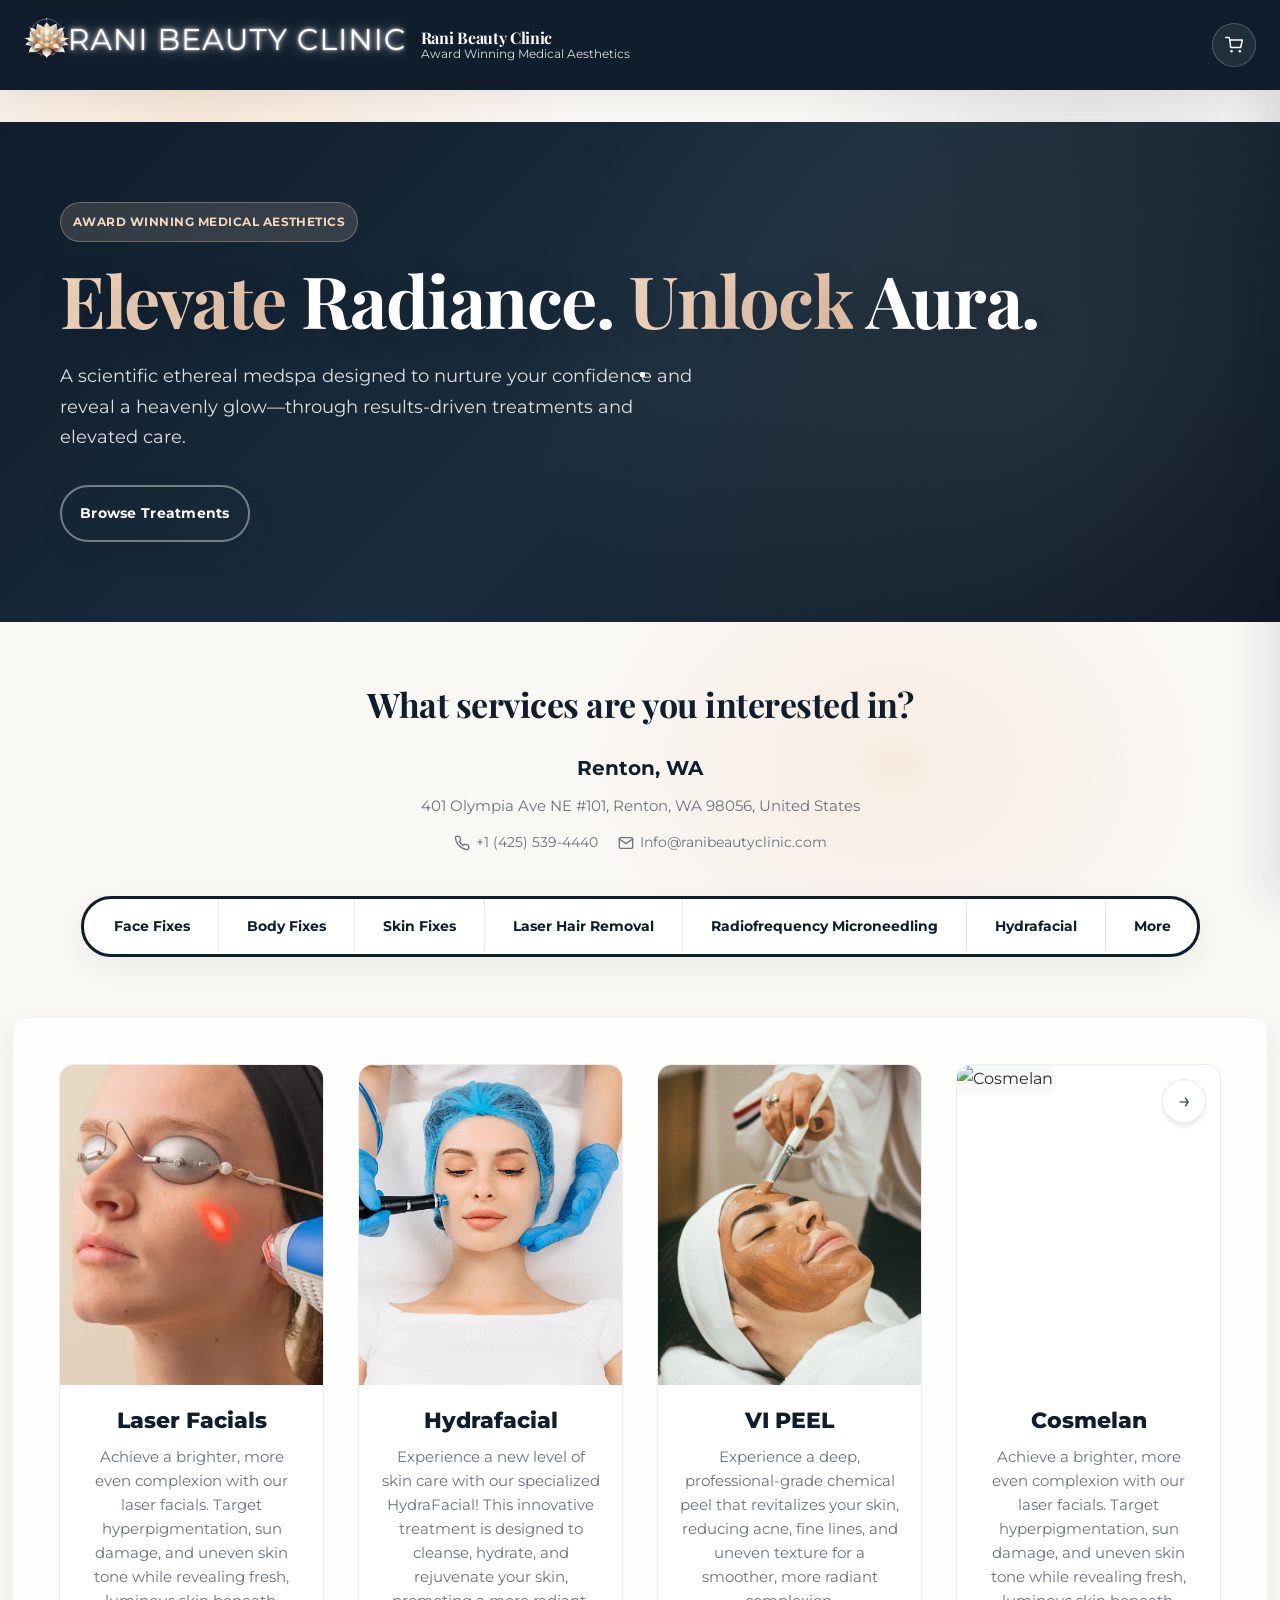
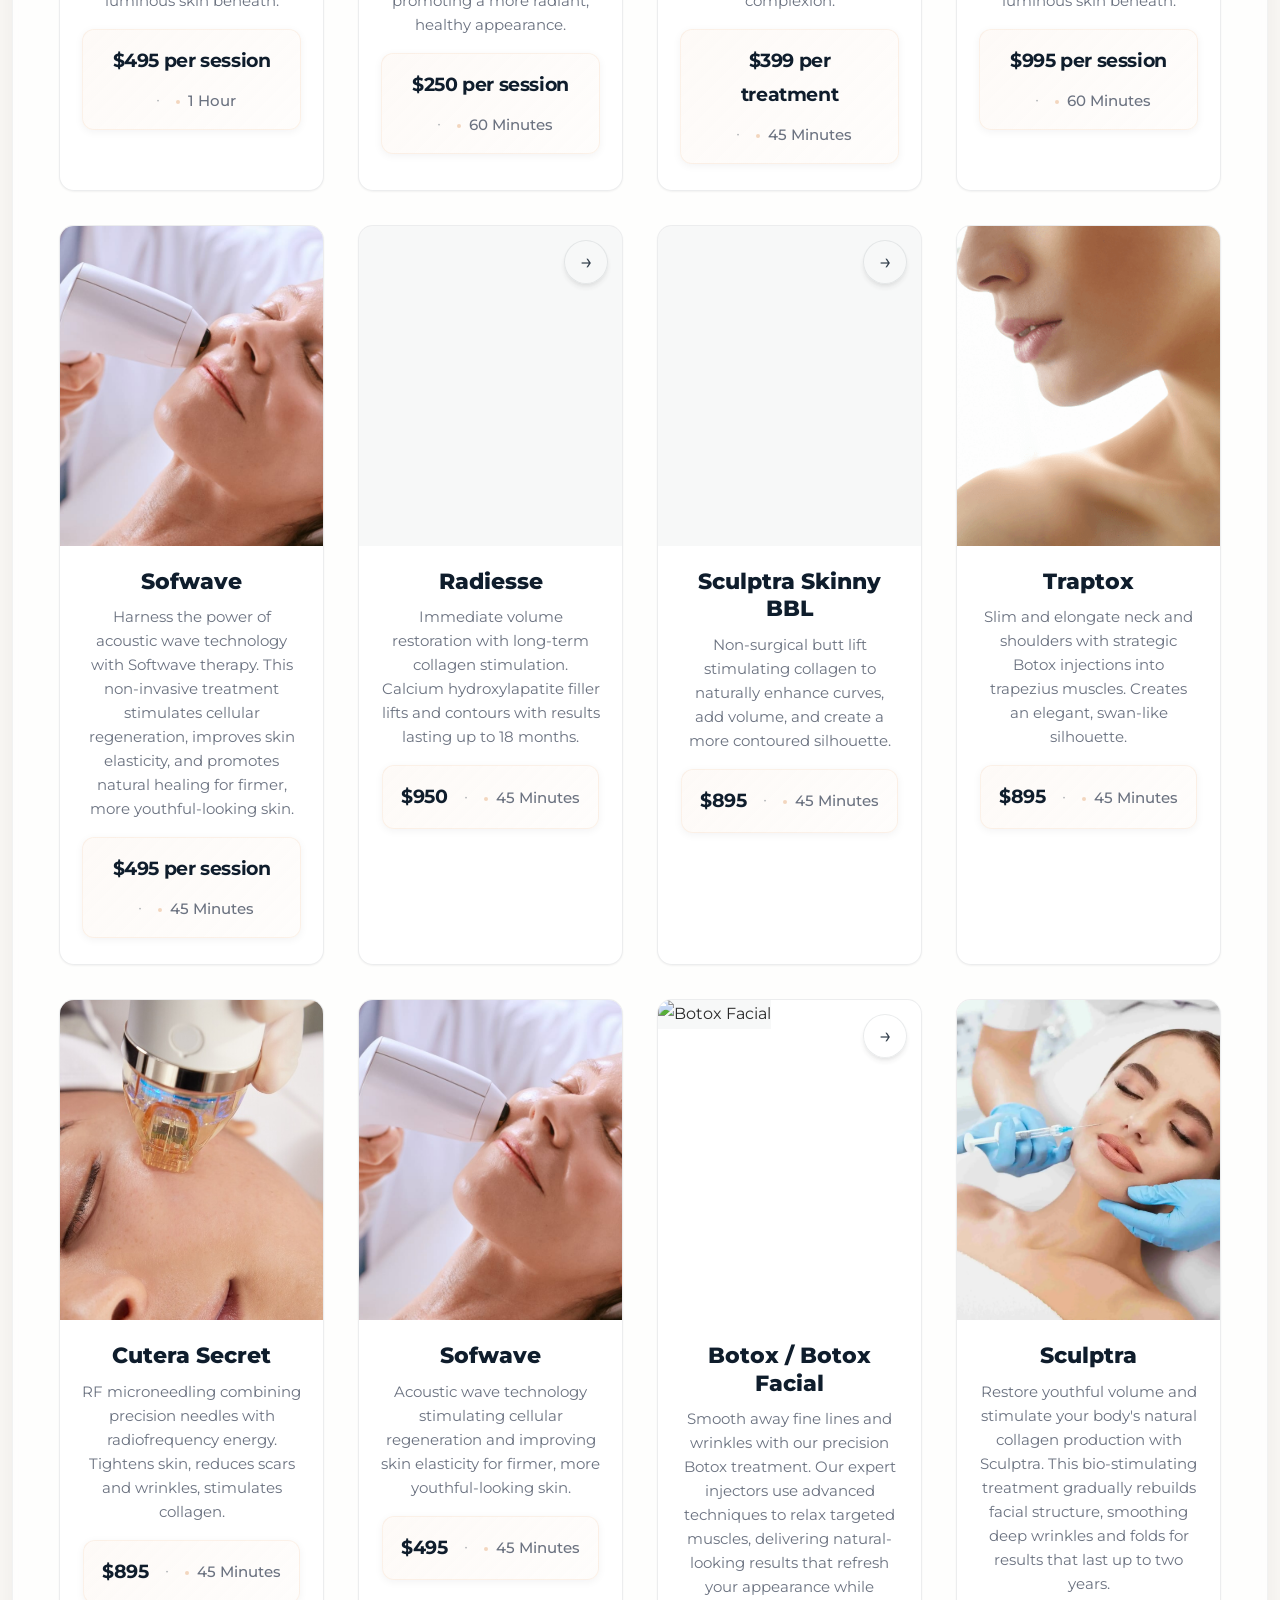
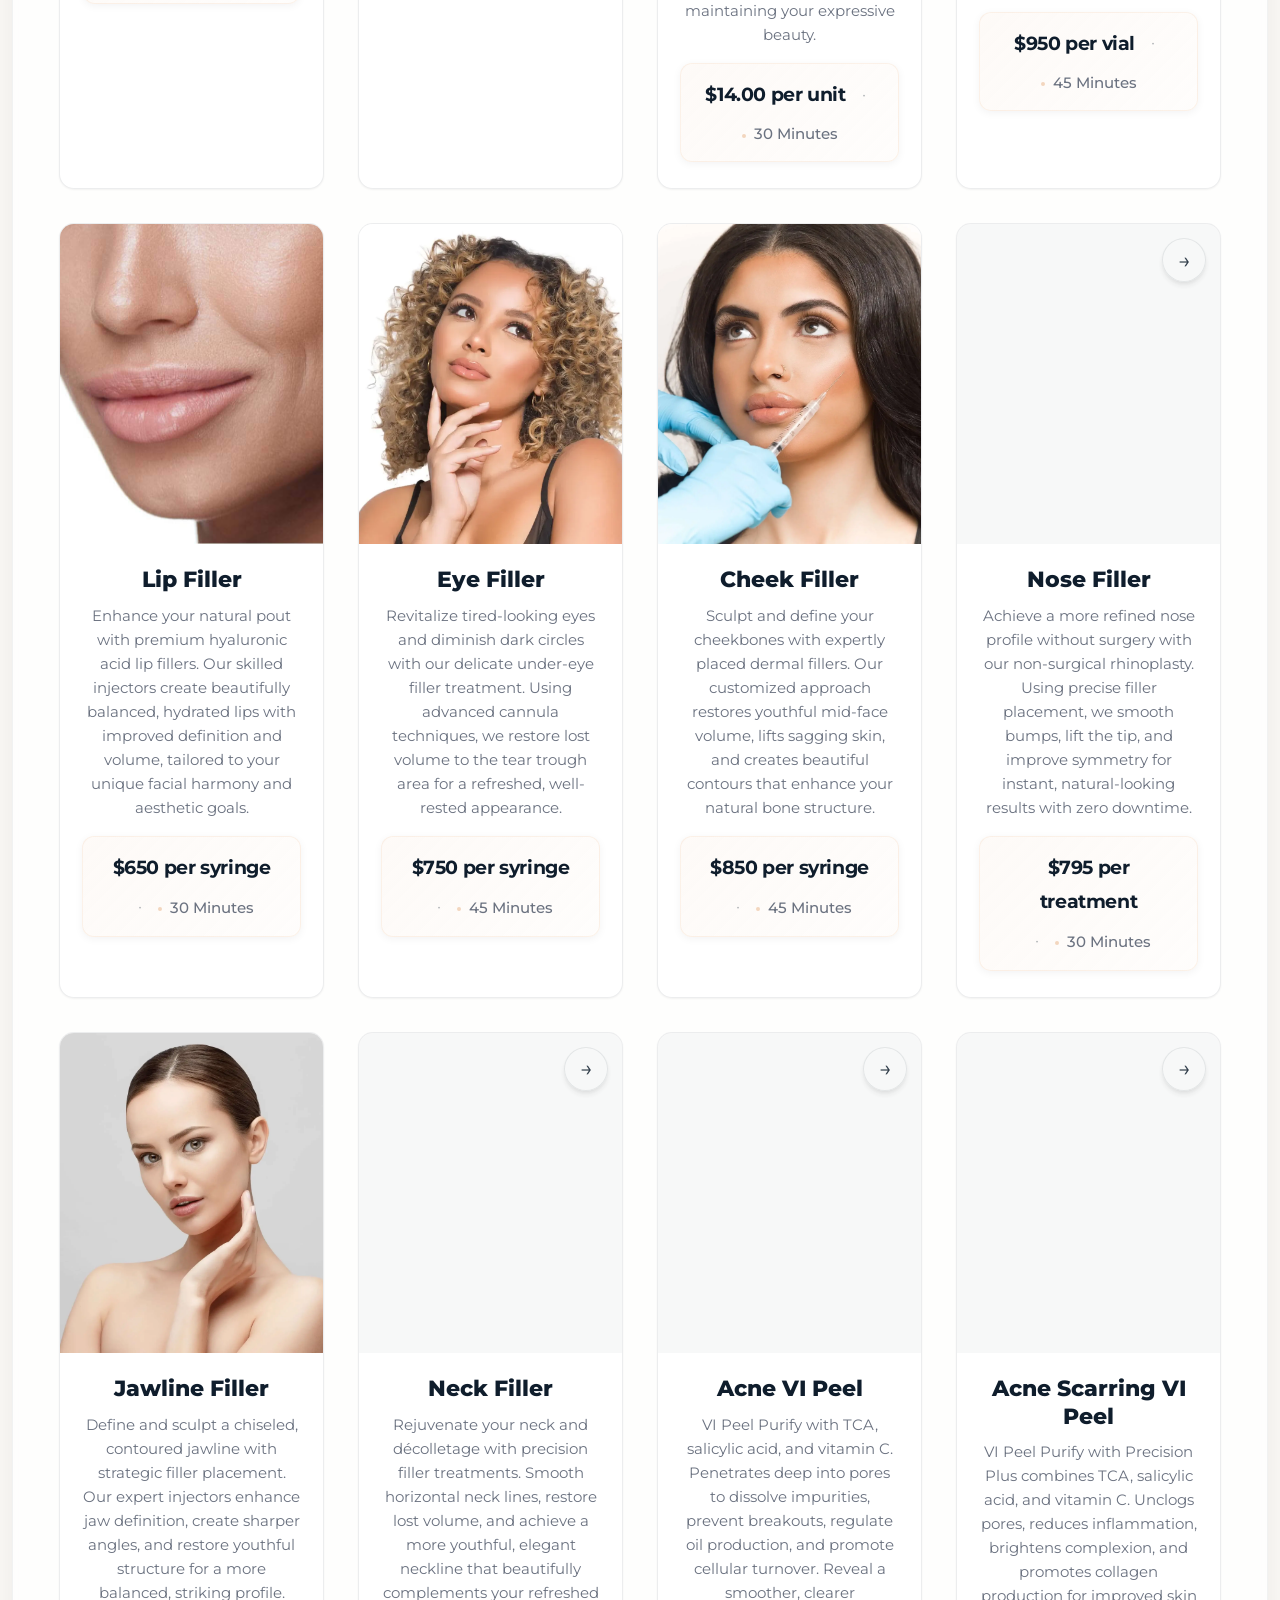
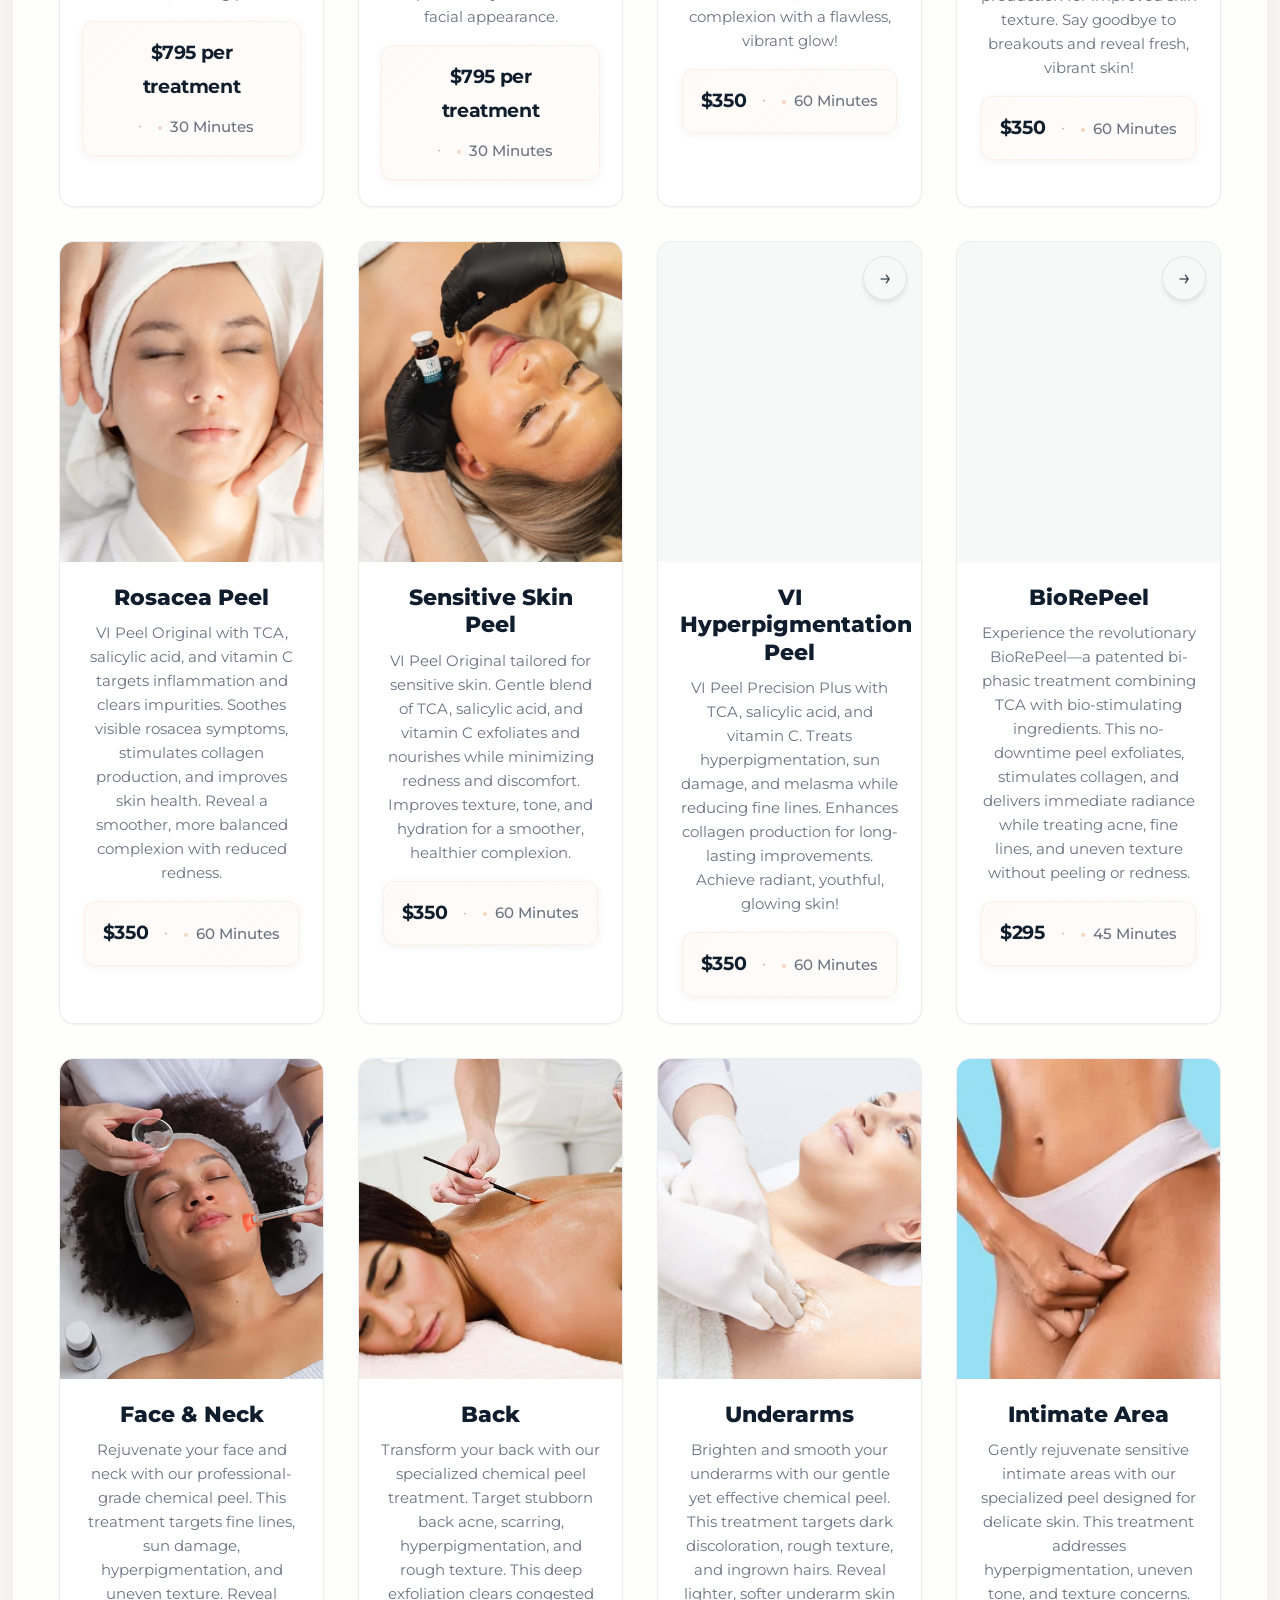
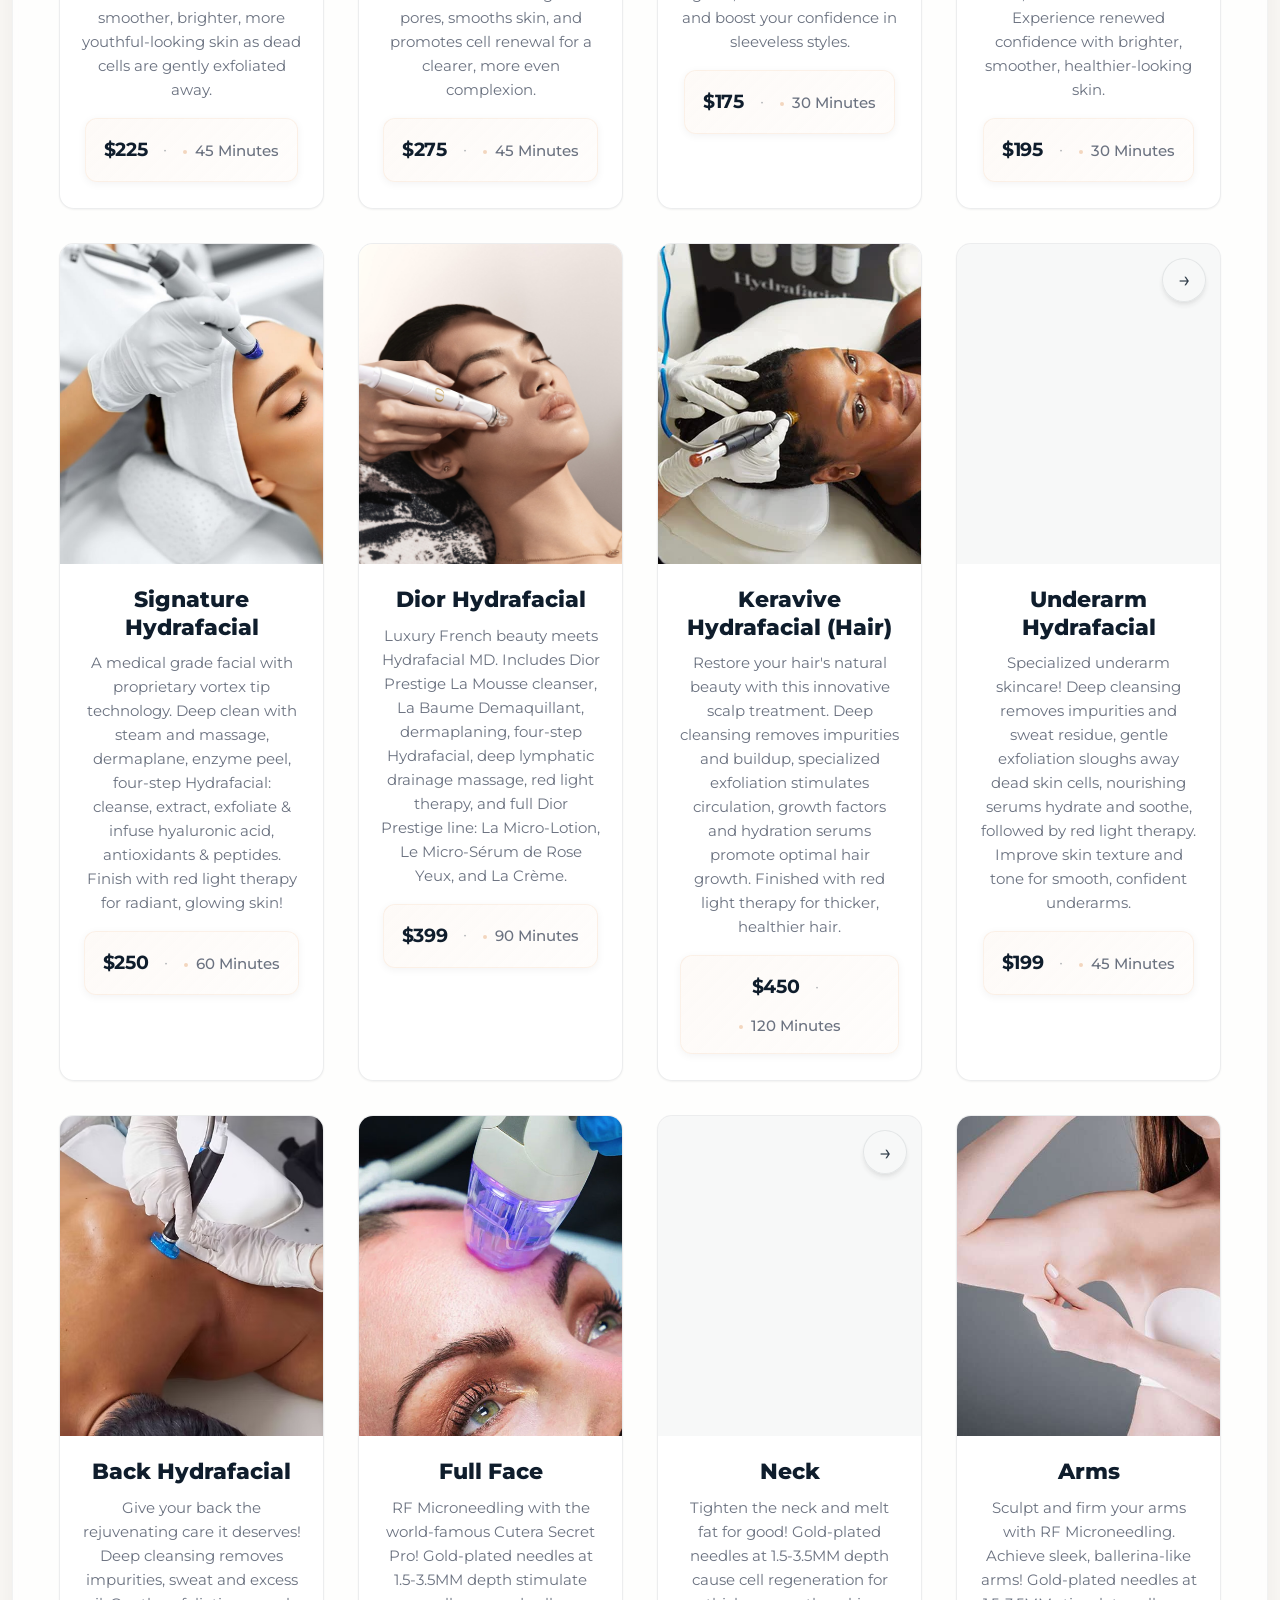
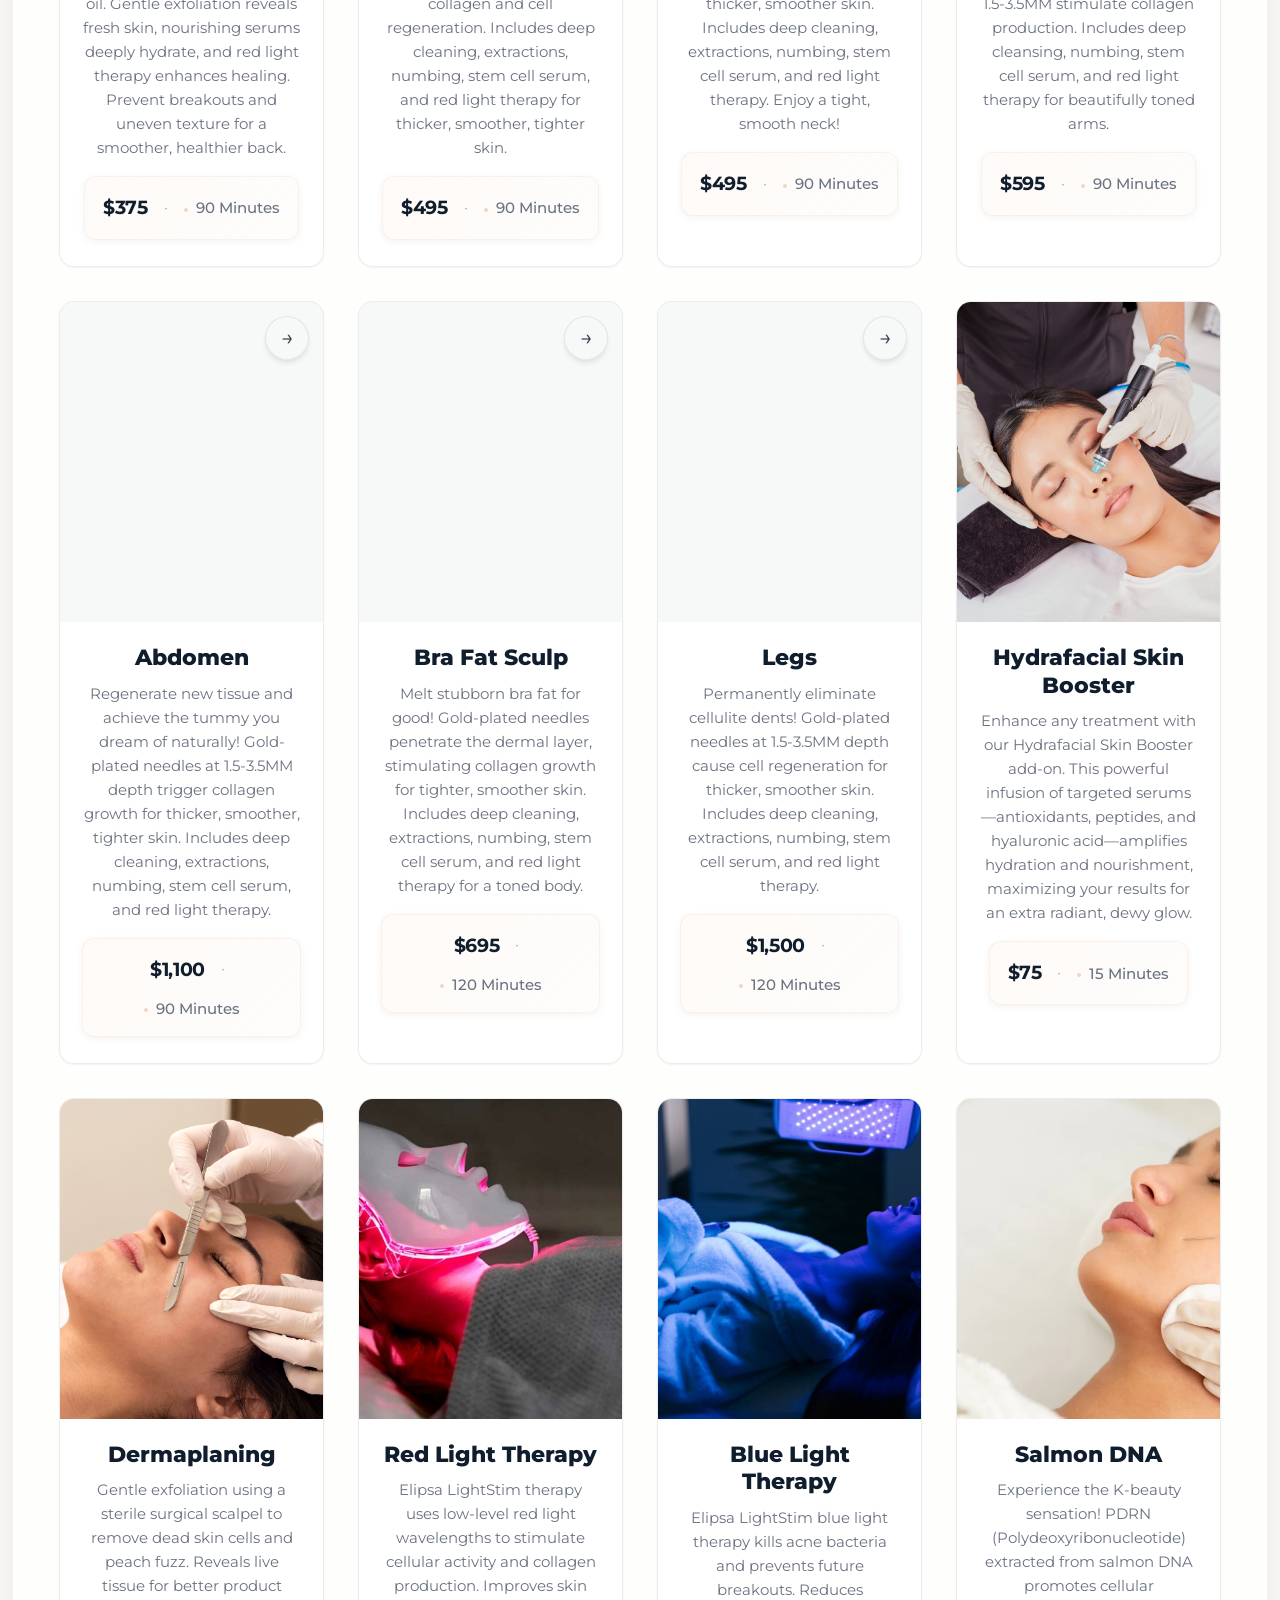
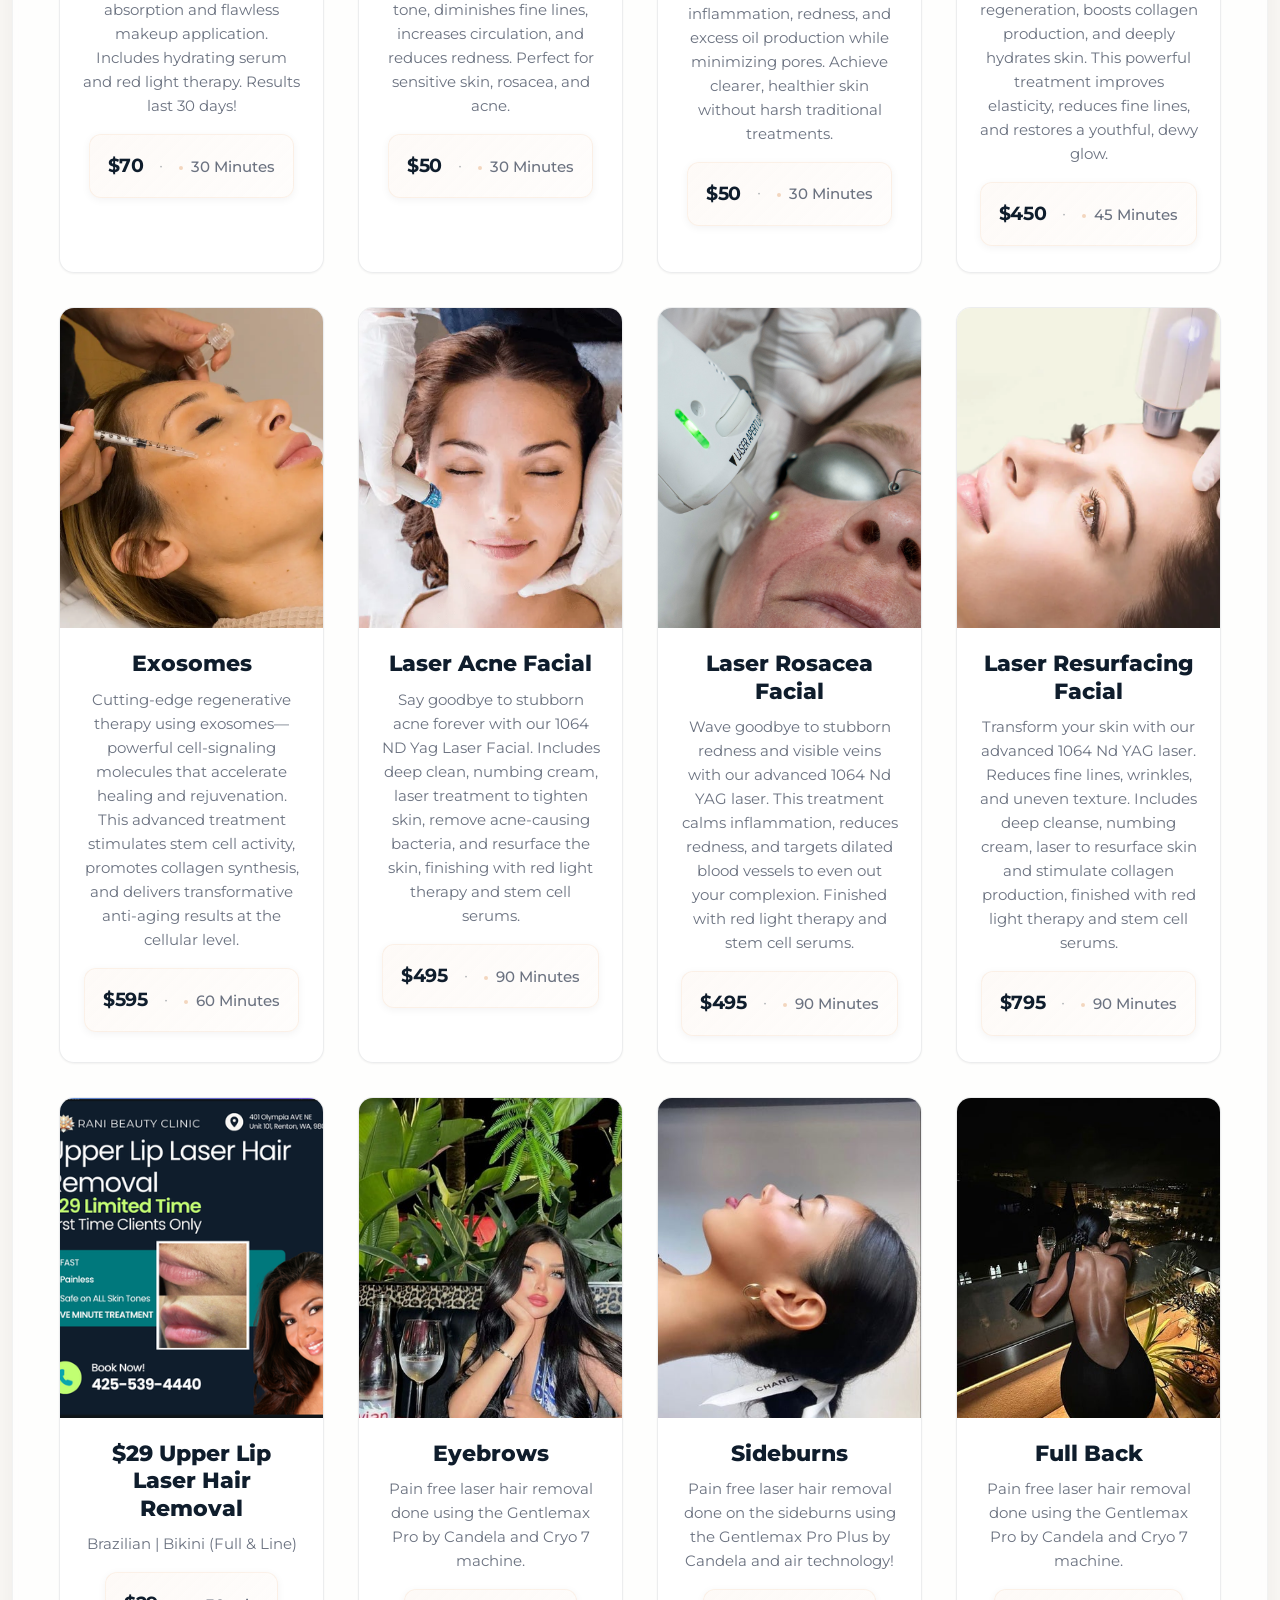
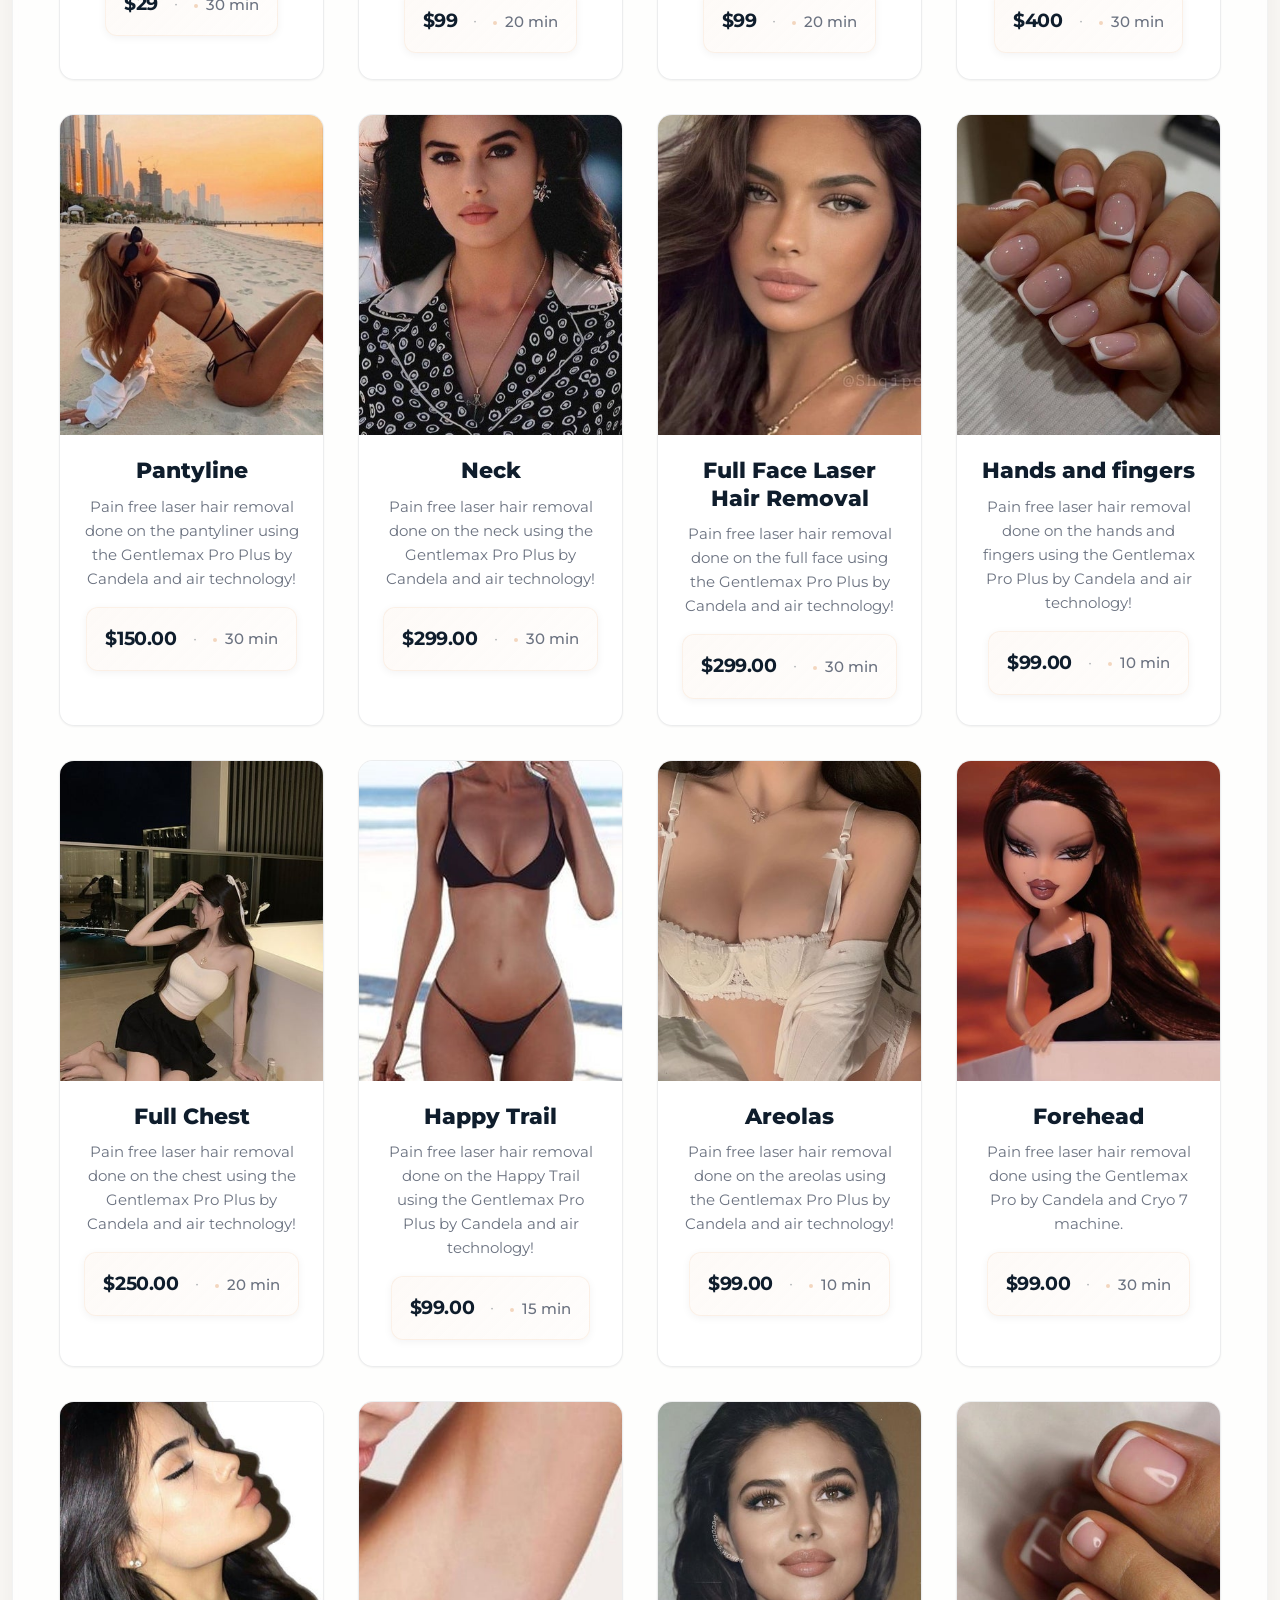
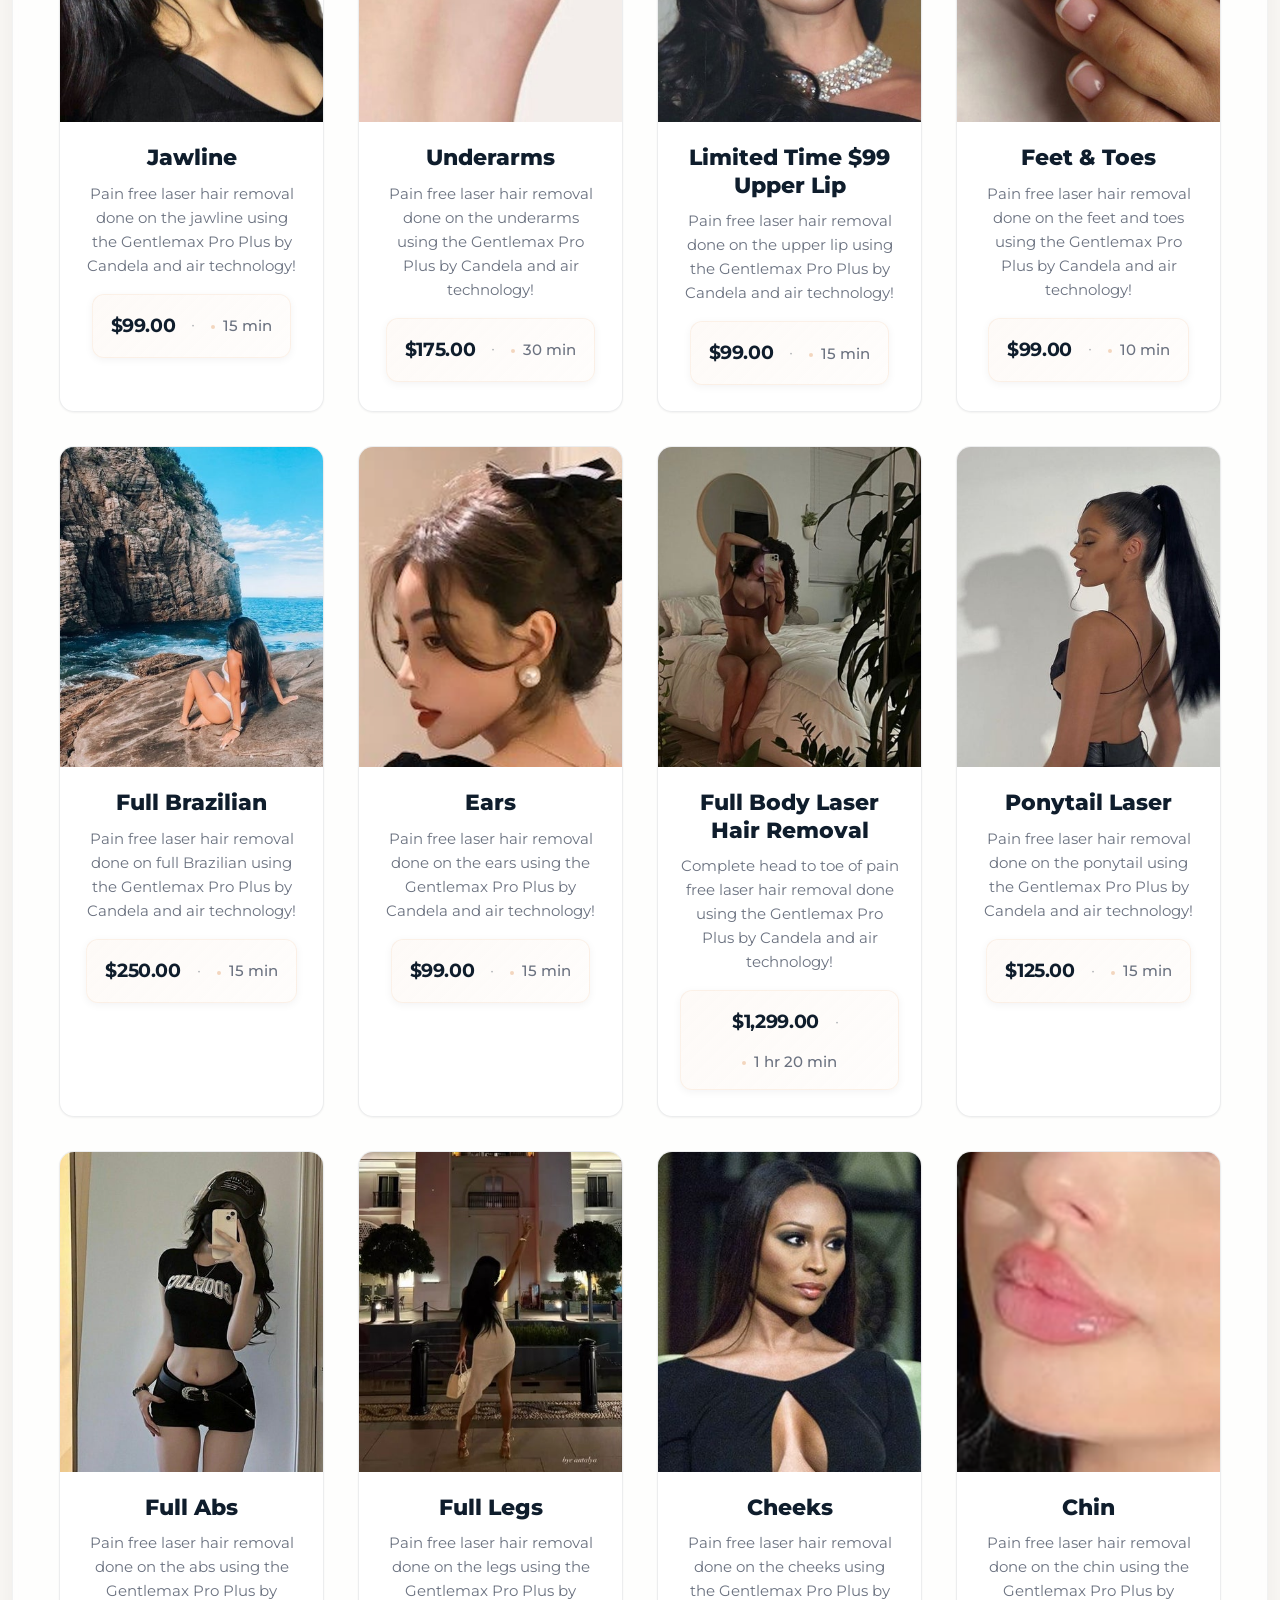
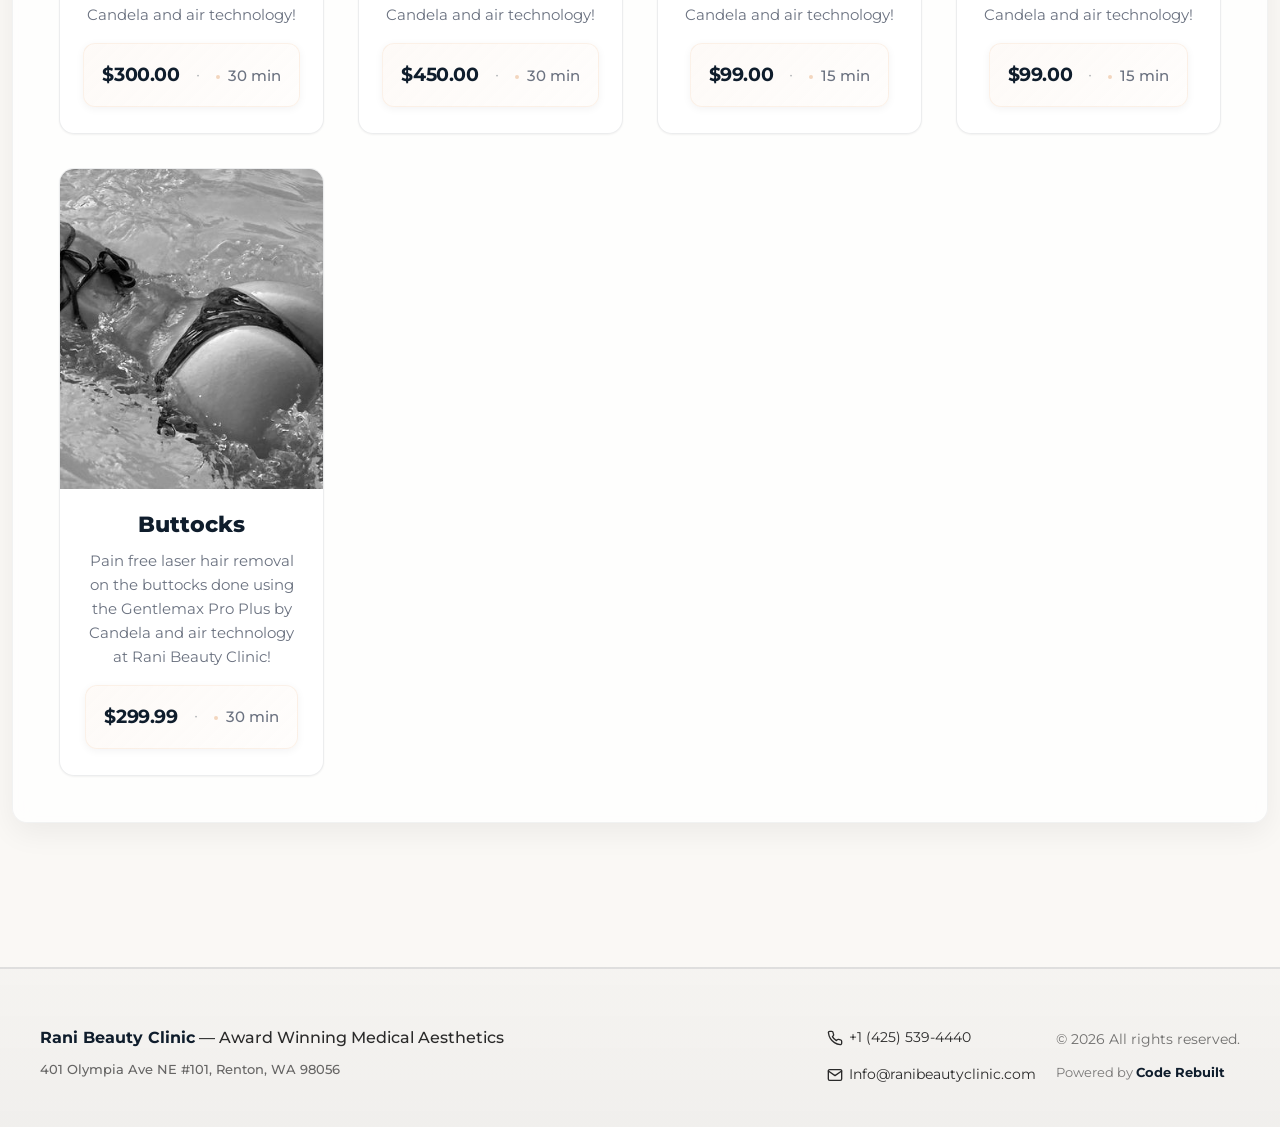
==== commit 23b064e0: "Update index.html" ====
--- a/index.html
+++ b/index.html
@@ -6960,33 +6960,6 @@
                     qtyControls.appendChild(qtyDisplay);
                     qtyControls.appendChild(incrementBtn);
 
-                    const editBtn = document.createElement('button');
-                    editBtn.type = 'button';
-                    editBtn.className = 'icon-btn';
-                    editBtn.title = 'Edit';
-                    editBtn.setAttribute('aria-label', 'Edit service');
-                    editBtn.innerHTML = '✎';
-                    editBtn.addEventListener('click', (e) => {
-                        e.preventDefault();
-                        e.stopPropagation();
-                        const newPriceRaw = prompt('Edit price (USD):', String(Number(item.price).toFixed(2)));
-                        if (newPriceRaw === null) return;
-                        const newPrice = Number(String(newPriceRaw).replace(/[^\d.]/g, ''));
-                        if (!Number.isFinite(newPrice)) return;
-
-                        const newDurationRaw = prompt('Edit duration (minutes):', String(Number(item.duration)));
-                        if (newDurationRaw === null) return;
-                        const newDuration = Number(String(newDurationRaw).replace(/[^\d]/g, ''));
-                        if (!Number.isFinite(newDuration) || newDuration <= 0) return;
-
-                        const newQuantityRaw = prompt('Edit quantity:', String(item.quantity || 1));
-                        if (newQuantityRaw === null) return;
-                        const newQuantity = Number(String(newQuantityRaw).replace(/[^\d]/g, ''));
-                        if (!Number.isFinite(newQuantity) || newQuantity <= 0) return;
-
-                        updateCartItem(item.id, { price: newPrice, duration: newDuration, quantity: newQuantity });
-                    });
-
                     const removeBtn = document.createElement('button');
                     removeBtn.type = 'button';
                     removeBtn.className = 'icon-btn';
@@ -7000,7 +6973,6 @@
                     });
 
                     actions.appendChild(qtyControls);
-                    actions.appendChild(editBtn);
                     actions.appendChild(removeBtn);
 
                     li.appendChild(left);
